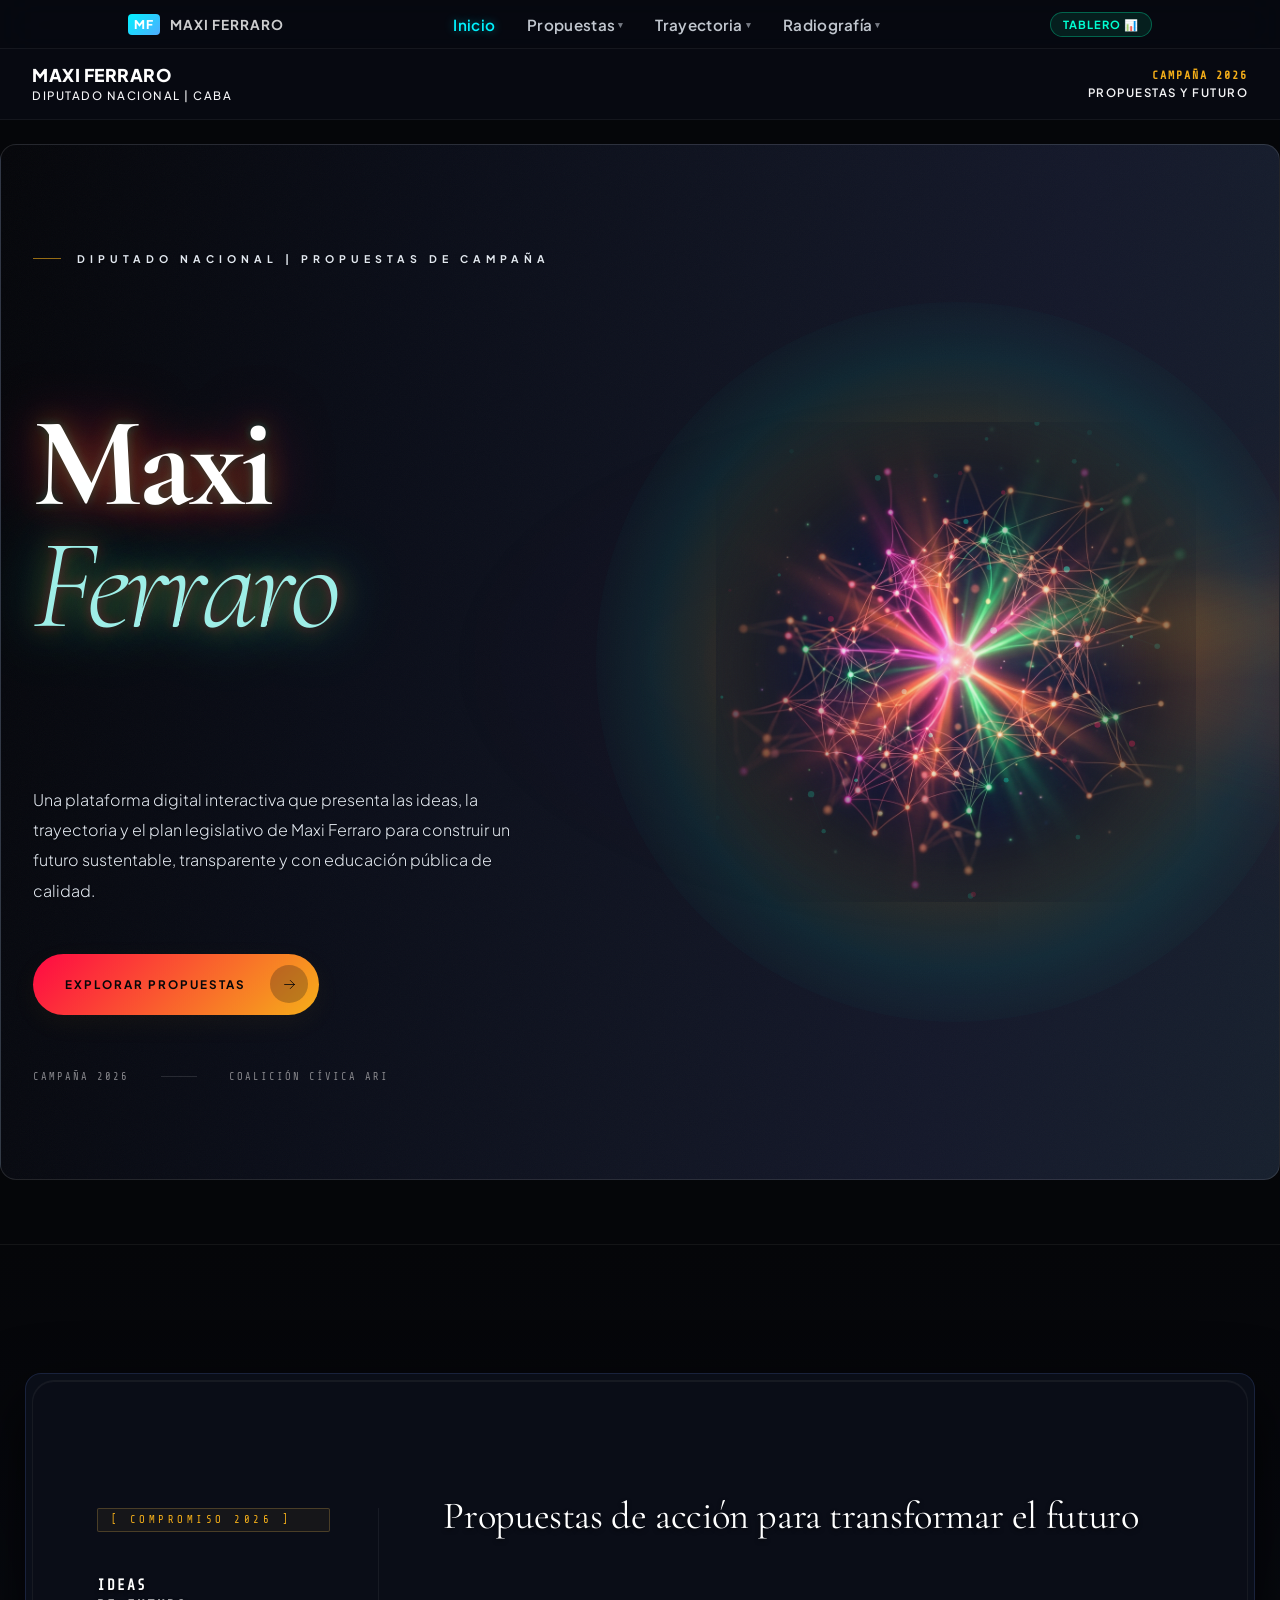
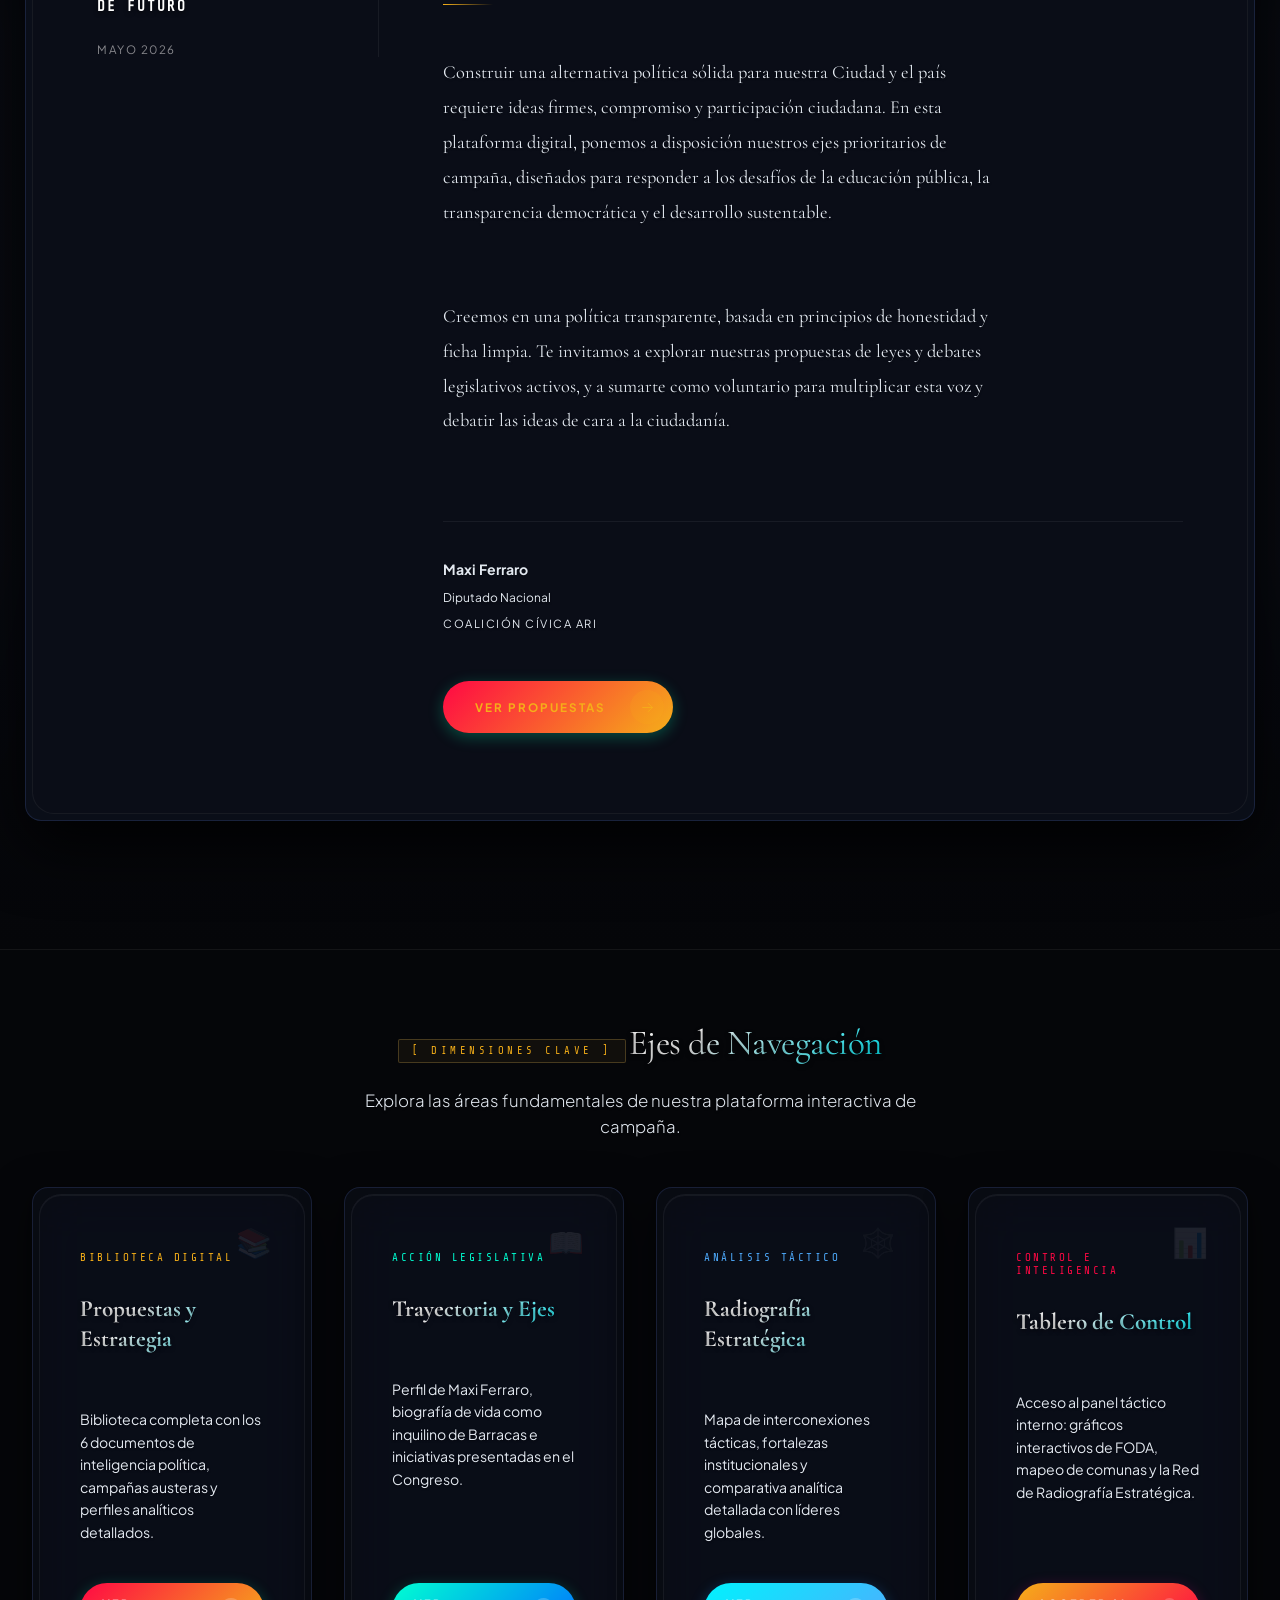
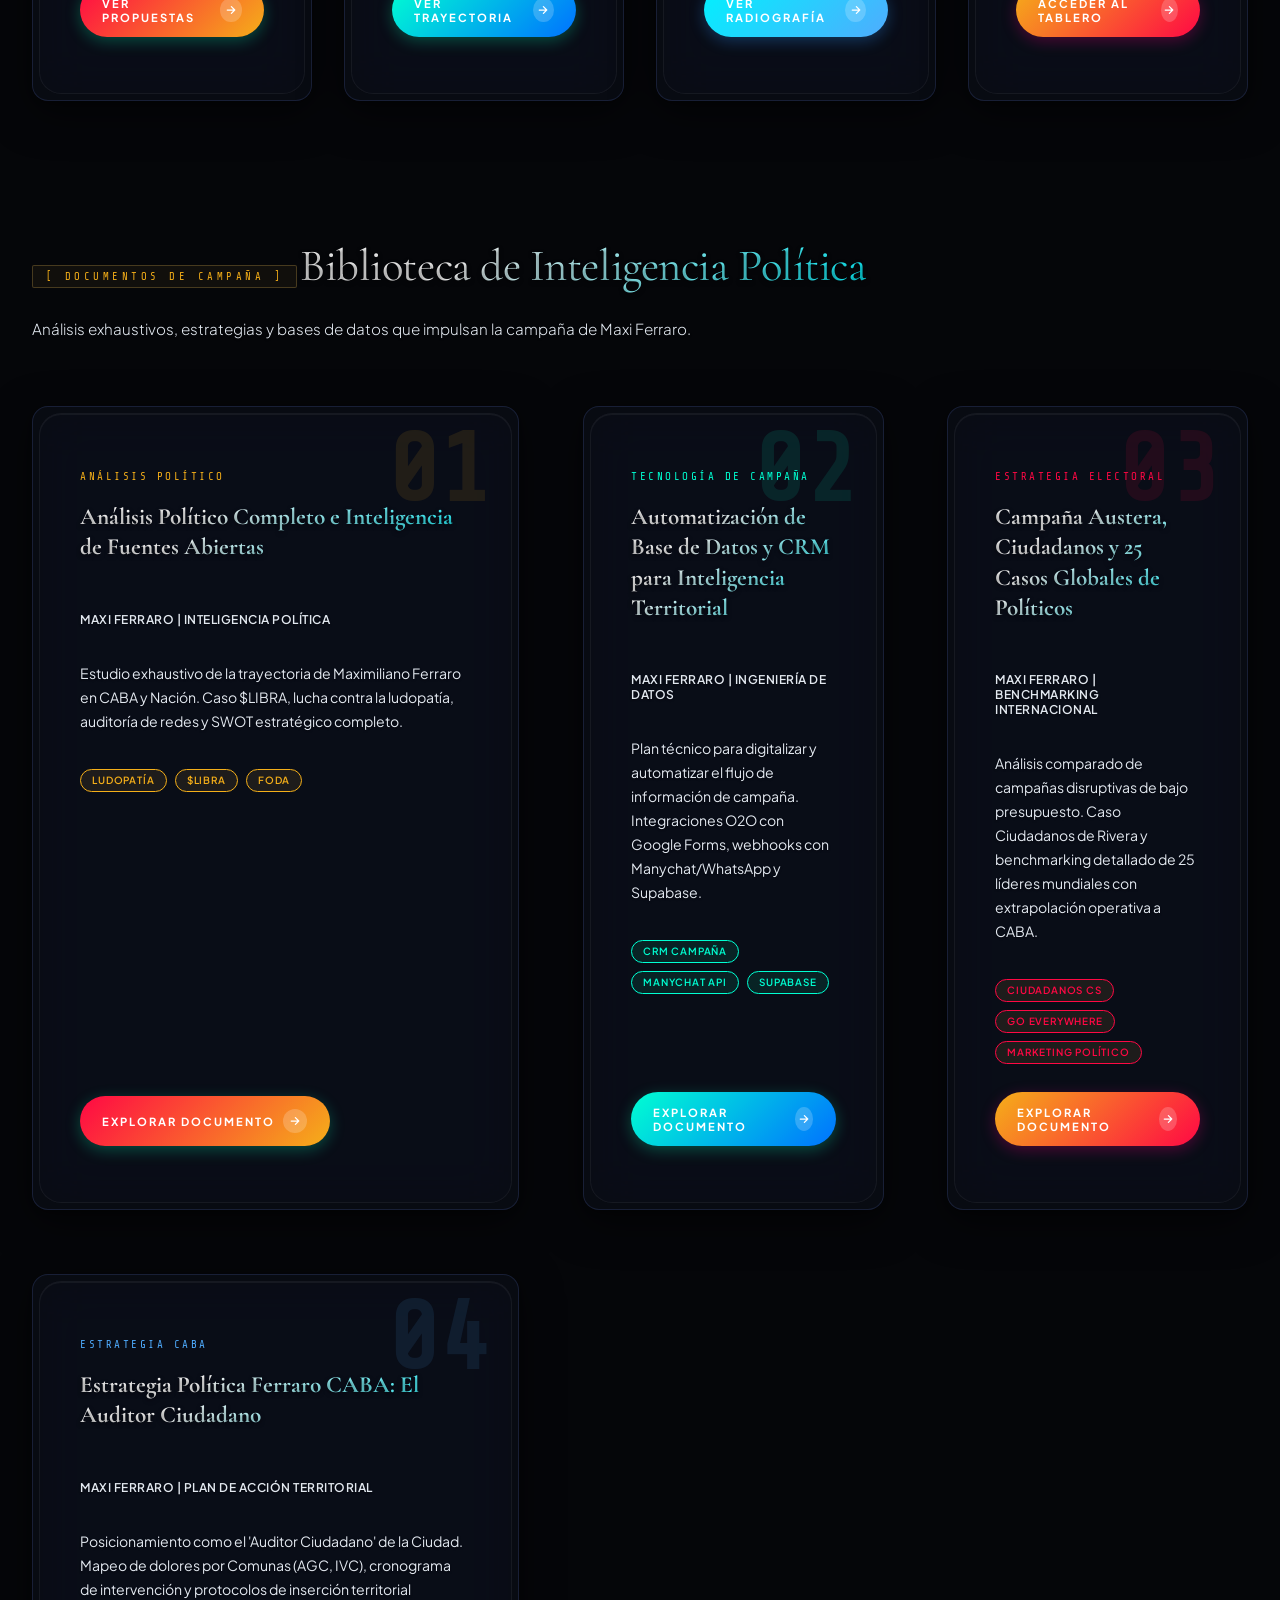
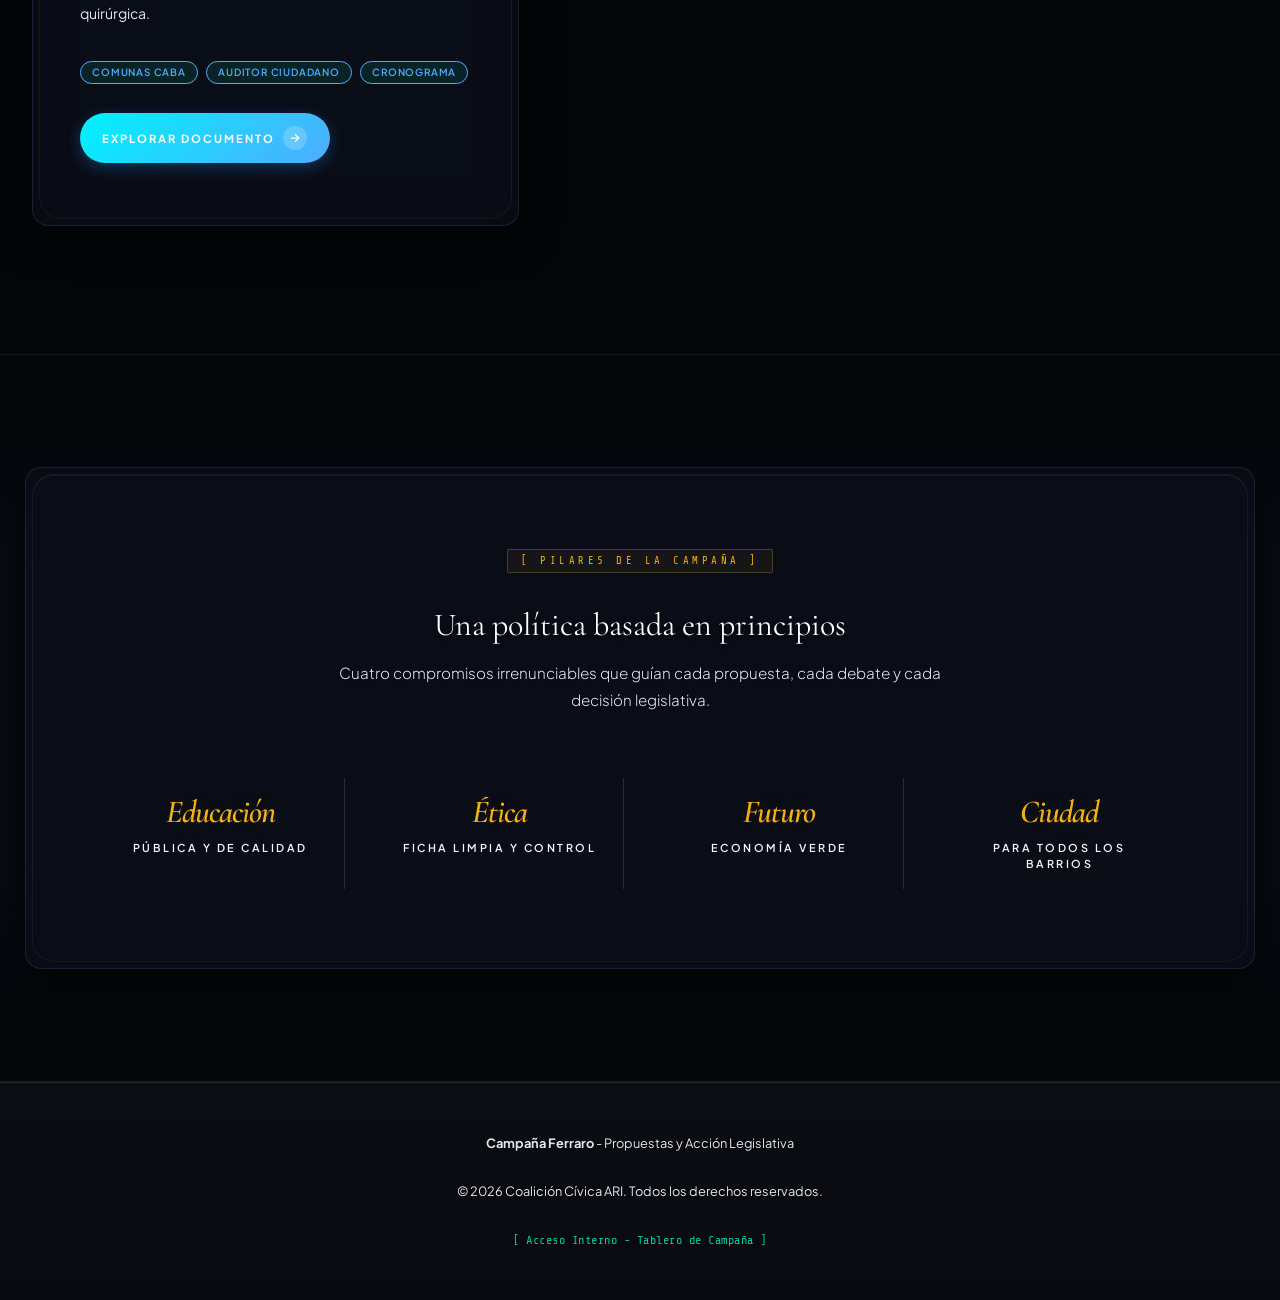
==== index.html @ 8325b8ab "Eliminar referencias de revista, agregar cache-busting y sincronizar dashboard" ====
<!DOCTYPE html>
<html lang="es">
<head>
    <meta charset="UTF-8">
    <meta name="viewport" content="width=device-width, initial-scale=1.0">
    <meta name="description" content="Campaña Ferraro - Plataforma electoral de Maxi Ferraro, Diputado Nacional. Propuestas legislativas y plan de acción para construir un futuro sustentable, transparente y con educación de calidad.">
    <title>Campaña Ferraro | Maxi Ferraro</title>
    <link rel="icon" type="image/svg+xml" href="img/logo-ba.svg">
    <link href="https://fonts.googleapis.com/css2?family=Cormorant+Garamond:ital,wght@0,300;0,400;0,500;0,600;0,700;1,300;1,400;1,600&family=Plus+Jakarta+Sans:wght@300;400;500;600;700;800&family=Share+Tech+Mono&display=swap" rel="stylesheet">
    <link rel="stylesheet" href="css/styles.css?v=202606041124">
</head>
<body>

    <!-- Rayo de faro: ilumina toda la publicación — símbolo de claridad sobre la oscuridad -->
    <div class="page-beam-overlay" id="page-beam" aria-hidden="true"></div>

    <!-- Orbes de luz de fondo flotantes (Efecto Colorista) -->
    <div class="bg-glow-orb orb-1" aria-hidden="true"></div>
    <div class="bg-glow-orb orb-2" aria-hidden="true"></div>
    <div class="bg-glow-orb orb-3" aria-hidden="true"></div>

    <!-- Menú Superior Anclado estilo Apple (Sticky Top Navbar) -->
    <header class="apple-navbar" id="apple-nav">
        <div class="navbar-container">
            <a href="#inicio" class="navbar-brand" id="navbar-brand">
                <span class="brand-logo">MF</span>
                <span class="brand-text">MAXI FERRARO</span>
            </a>
                 <!-- Links de Navegación (Desktop) -->
            <nav class="navbar-links" id="navbar-links-desktop">
                <div class="nav-item-dropdown">
                    <a href="#inicio" class="nav-link active" data-page="page-inicio">Inicio</a>
                </div>
                <div class="nav-item-dropdown">
                    <a href="#publicaciones" class="nav-link" data-page="page-publicaciones">Propuestas <span class="chevron-down">▾</span></a>
                    <div class="navbar-dropdown">
                        <a href="#doc-analisis-politico" class="dropdown-item">🔍 Análisis Político</a>
                        <a href="#doc-automatizacion" class="dropdown-item">🤖 Automatización de Datos</a>
                        <a href="#doc-campana-austera" class="dropdown-item">🌍 Campaña Austera y Políticos</a>
                        <a href="#doc-estrategia-caba" class="dropdown-item">🏙️ Estrategia CABA</a>
                    </div>
                </div>
                <div class="nav-item-dropdown">
                    <a href="#nosotros" class="nav-link" data-page="page-nosotros" id="link-nosotros">Trayectoria <span class="chevron-down">▾</span></a>
                    <div class="navbar-dropdown">
                        <a href="#biografia-seccion" class="dropdown-item">📖 Biografía</a>
                        <a href="#ejes-partidarios" class="dropdown-item">🏛️ Ejes Parlamentarios</a>
                        <a href="#iniciativas-legislativas" class="dropdown-item">📝 Iniciativas Legislativas</a>
                    </div>
                </div>
                <div class="nav-item-dropdown">
                    <a href="#radiografia" class="nav-link" data-page="page-radiografia" id="link-radiografia">Radiografía <span class="chevron-down">▾</span></a>
                    <div class="navbar-dropdown">
                        <a href="#radiografia-red" class="dropdown-item">🕸️ Mapa de Nodos</a>
                        <a href="#radiografia-analisis" class="dropdown-item">🌎 Políticos Comparados</a>
                        <a href="#radiografia-territorio" class="dropdown-item">🏙️ Acción Territorial</a>
                    </div>
                </div>
            </nav>
            
            <div class="navbar-actions">
                <a href="#dashboard" class="btn-navbar-join">Tablero 📊</a>
                <!-- Botón hamburguesa para móvil -->
                <button class="navbar-mobile-toggle" id="navbar-mobile-toggle" aria-label="Menú de navegación" aria-expanded="false">
                     <span class="bar bar-1"></span>
                     <span class="bar bar-2"></span>
                </button>
            </div>
        </div>
        
        <!-- Menú Móvil Desplegable -->
        <div class="navbar-mobile-drawer" id="navbar-mobile-drawer">
            <nav class="mobile-drawer-links">
                <a href="#inicio" class="mobile-drawer-link" data-page="page-inicio">Inicio</a>
                
                <span class="mobile-drawer-section-title">Propuestas</span>
                <a href="#doc-analisis-politico" class="mobile-drawer-sub-link">🔍 Análisis Político</a>
                <a href="#doc-automatizacion" class="mobile-drawer-sub-link">🤖 Automatización de Datos</a>
                <a href="#doc-campana-austera" class="mobile-drawer-sub-link">🌍 Campaña Austera y Políticos</a>
                <a href="#doc-estrategia-caba" class="mobile-drawer-sub-link">🏙️ Estrategia CABA</a>
                
                <a href="#nosotros" class="mobile-drawer-link" data-page="page-nosotros">Trayectoria</a>
                <a href="#biografia-seccion" class="mobile-drawer-sub-link">📖 Biografía</a>
                <a href="#ejes-partidarios" class="mobile-drawer-sub-link">🏛️ Ejes Parlamentarios</a>
                <a href="#iniciativas-legislativas" class="mobile-drawer-sub-link">📝 Iniciativas Legislativas</a>
                
                <a href="#radiografia" class="mobile-drawer-link" data-page="page-radiografia">Radiografía</a>
                <a href="#radiografia-red" class="mobile-drawer-sub-link">🕸️ Mapa de Nodos</a>
                <a href="#radiografia-analisis" class="mobile-drawer-sub-link">🌎 Políticos Comparados</a>
                <a href="#radiografia-territorio" class="mobile-drawer-sub-link">🏙️ Acción Territorial</a>

                <span class="mobile-drawer-section-title">Análisis</span>
                <a href="#dashboard" class="mobile-drawer-link" data-page="page-dashboard">📊 Tablero de Campaña</a>
            </nav>
        </div>
    </header>

    <!-- Contenedor general del contenido (para el desplazamiento) -->
    <div class="app-content-wrapper">
        <!-- Cabecera Institucional (reubicada dentro del contenedor) -->
        <header class="gcba-header">
            <div class="header-container">
                <div class="logos">
                    <div class="agency-title">
                        <span class="direccion" style="font-family: var(--font-sans); font-weight: 800; font-size: 1.1rem; letter-spacing: 0.5px; color: var(--color-texto);">MAXI FERRARO</span>
                        <span style="display: block; font-size: 0.72rem; color: var(--color-texto-dm); font-weight: 500; text-transform: uppercase; letter-spacing: 1.5px; margin-top: 0.1rem;">Diputado Nacional | CABA</span>
                    </div>
                </div>
                <div class="magazine-meta">
                    <span style="font-family: var(--font-mono); font-size: 0.72rem; letter-spacing: 2px; color: var(--color-naranja);">CAMPAÑA 2026</span>
                    <span style="display:block; font-size:0.72rem; margin-top:0.2rem; color: var(--color-texto-dm);">PROPUESTAS Y FUTURO</span>
                </div>
            </div>
        </header>

    <main class="magazine-container">

        <!-- ============================================================
             PÁGINA 1: INICIO (HERO + EDITORIAL + DESTACADOS)
             ============================================================ -->
        <div id="page-inicio" class="page-view active" role="tabpanel" aria-labelledby="link-inicio">

            <!-- Hero / Portada Rediseñada -->
            <section class="hero-section hero-monolith">
                <canvas class="hero-bg-particles-canvas" id="hero-bg-particles-canvas" style="position: absolute; inset: 0; width: 100%; height: 100%; z-index: 1; pointer-events: none; opacity: 0.75; mix-blend-mode: screen;"></canvas>
                <div class="hero-glowing-overlay"></div>
                <!-- Haz de faro: ilumina directamente el título -->
                <div class="hero-beam-cone" aria-hidden="true"></div>
                <div class="hero-beam-cone hero-beam-cone--inner" aria-hidden="true"></div>
                <div class="hero-grid-container">
                    
                    <!-- Columna Izquierda: Título y Contenidos Editoriales -->
                    <div class="hero-text-side">
                        <p class="magazine-kicker">Diputado Nacional | Propuestas de Campaña</p>
                        <h1 class="magazine-title massive-title">
                            Maxi
                            <span class="highlight">Ferraro</span>
                        </h1>
                        <p class="magazine-subtitle abstract-subtitle">
                            Una plataforma digital interactiva que presenta las ideas, la trayectoria y el plan legislativo de Maxi Ferraro para construir un futuro sustentable, transparente y con educación pública de calidad.
                        </p>
                        
                        <!-- CTA Principal -->
                        <div class="hero-actions">
                            <a href="#publicaciones" class="btn-hero btn-premium btn-grad-naranja" id="btn-explorar-edicion">
                                <span>Explorar Propuestas</span>
                                <span class="btn-icon-circle">
                                    <svg viewBox="0 0 24 24" fill="none" stroke="currentColor" stroke-width="1.5">
                                        <path stroke-linecap="round" stroke-linejoin="round" d="M13.5 4.5L21 12m0 0l-7.5 7.5M21 12H3" />
                                    </svg>
                                </span>
                            </a>
                        </div>
                        
                        <!-- Metadata institucional -->
                        <div class="hero-meta-lock">
                            <span class="mono-meta">Campaña 2026</span>
                            <span class="meta-separator"></span>
                            <span class="mono-meta">Coalición Cívica ARI</span>
                        </div>
                    </div>

                    <!-- Columna Derecha: Faro Interactivo —— El faro ilumina las propuestas -->
                    <div class="hero-widget-side">
                        <div class="lighthouse-widget-wrapper">
                            <a href="#publicaciones" class="lighthouse-link" id="lighthouse-center" aria-label="Explorar propuestas y ejes">
                                <div class="door-faro-container" id="faro-animado">
                                    <div class="abstract-faro-scene" style="position: relative; width: 100%; height: 100%;">
                                        <img src="img/abstract_neural_lighthouse.png" alt="Faro de Red Neuronal Abstracta" class="neural-lighthouse-img" style="width: 100%; height: 100%; object-fit: cover;">
                                        <canvas class="constellation-canvas" id="faro-constellation-canvas" style="position: absolute; top: 0; left: 0; width: 100%; height: 100%; z-index: 5; pointer-events: none; mix-blend-mode: screen;"></canvas>
                                    </div>

                                    <!-- Obturadores de la compuerta futurista -->
                                    <div class="puerta-unica" id="puerta-faro">
                                        <div class="shutter shutter-left"></div>
                                        <div class="shutter shutter-right"></div>
                                        <div class="puerta-linea"></div>
                                    </div>
                                </div>
                            </a>
                            <!-- Haz de luz externo del faro -->
                            <div class="external-light-beam" aria-hidden="true"></div>
                            <!-- Leyenda del faro -->
                            <p class="lighthouse-caption">Ideas en movimiento</p>
                        </div>
                    </div>

                </div>
            </section>

            <!-- Sección 1: Editorial Letter (Carta de Bienvenida) layout -->
            <section class="resumen-editorial reveal-on-scroll">
                <div class="resumen-inner double-bezel-outer">
                    <div class="resumen-inner-core double-bezel-inner">
                        <div class="resumen-label">
                            <span class="mono-tag">[ COMPROMISO 2026 ]</span>
                            <h3 class="editorial-sign-title">Ideas<br>de Futuro</h3>
                            <span class="editorial-date">Mayo 2026</span>
                        </div>
                        <div class="resumen-body">
                            <h2 class="editorial-heading">Propuestas de acción para transformar el futuro</h2>
                            <div class="editorial-divider"></div>
                            <p class="editorial-paragraph">
                                Construir una alternativa política sólida para nuestra Ciudad y el país requiere ideas firmes, compromiso y participación ciudadana. En esta plataforma digital, ponemos a disposición nuestros ejes prioritarios de campaña, diseñados para responder a los desafíos de la educación pública, la transparencia democrática y el desarrollo sustentable.
                            </p>
                            <p class="editorial-paragraph">
                                Creemos en una política transparente, basada en principios de honestidad y ficha limpia. Te invitamos a explorar nuestras propuestas de leyes y debates legislativos activos, y a sumarte como voluntario para multiplicar esta voz y debatir las ideas de cara a la ciudadanía.
                            </p>
                            
                            <div class="editorial-signature">
                                <p class="signature-name">Maxi Ferraro</p>
                                <p class="signature-title">Diputado Nacional</p>
                                <p class="signature-org">Coalición Cívica ARI</p>
                            </div>
                            
                            <div class="resumen-acciones">
                                <a class="btn-resumen btn-premium group btn-grad-naranja" href="#publicaciones">
                                    <span>Ver propuestas</span>
                                    <span class="btn-icon-circle">
                                        <svg viewBox="0 0 24 24" fill="none" stroke="currentColor" stroke-width="1.5">
                                            <path stroke-linecap="round" stroke-linejoin="round" d="M13.5 4.5L21 12m0 0l-7.5 7.5M21 12H3" />
                                        </svg>
                                    </span>
                                </a>
                            </div>
                        </div>
                    </div>
                </div>
            </section>

            <!-- Sección: Accesos Rápidos (Navegación Premium) -->
            <section class="gateway-seccion reveal-on-scroll" style="max-width: 1400px; margin: 4rem auto; padding: 0 2rem;">
                <div class="gateway-header" style="text-align: center; margin-bottom: 3rem;">
                    <span class="mono-tag" style="display: inline-block; margin-bottom: 0.8rem; color: var(--color-naranja);">[ DIMENSIONES CLAVE ]</span>
                    <h2 class="section-title" style="color: #fff; font-size: 2.2rem; font-family: var(--font-serif); margin-top: 0.5rem; letter-spacing: -0.5px;">Ejes de Navegación</h2>
                    <p class="section-subtitle" style="color: var(--color-texto-muted); font-size: 1.05rem; max-width: 600px; margin: 0.8rem auto 0; line-height: 1.5;">Explora las áreas fundamentales de nuestra plataforma interactiva de campaña.</p>
                </div>
                
                <div class="gateway-grid">
                    
                    <!-- Tarjeta 1: Propuestas -->
                    <div class="teaser-card card-naranja double-bezel-outer">
                        <div class="teaser-card-inner double-bezel-inner" style="min-height: 380px; justify-content: space-between; display: flex; flex-direction: column;">
                            <div class="teaser-body">
                                <span class="teaser-cat" style="color: var(--color-naranja);">Biblioteca Digital</span>
                                <span class="teaser-number" style="top: 2rem; right: 2rem; font-size: 1.8rem; font-family: inherit; font-weight: normal; opacity: 0.9;">📚</span>
                                <h3 class="teaser-title" style="margin-top: 1rem;">Propuestas y Estrategia</h3>
                                <p class="teaser-desc" style="margin-top: 1rem; font-size: 0.88rem; line-height: 1.6;">Biblioteca completa con los 6 documentos de inteligencia política, campañas austeras y perfiles analíticos detallados.</p>
                            </div>
                            <a href="#publicaciones" class="teaser-cta btn-gold-cta group btn-grad-naranja" style="border: none; padding: 0.8rem 1.4rem; border-radius: 99px; text-decoration: none; color: #fff; display: inline-flex; align-items: center; justify-content: center; gap: 0.5rem; margin-top: 1.5rem;">
                                <span>Ver Propuestas</span>
                                <span class="btn-icon-circle-sm" style="background: rgba(255,255,255,0.2);">
                                    <svg viewBox="0 0 24 24" fill="none" stroke="currentColor" stroke-width="2.5" style="width: 12px; height: 12px; color: #fff;">
                                        <path stroke-linecap="round" stroke-linejoin="round" d="M4.5 12h15m0 0l-6.75-6.75M19.5 12l-6.75 6.75" />
                                    </svg>
                                </span>
                            </a>
                        </div>
                    </div>
                    
                    <!-- Tarjeta 2: Trayectoria -->
                    <div class="teaser-card card-verde double-bezel-outer">
                        <div class="teaser-card-inner double-bezel-inner" style="min-height: 380px; justify-content: space-between; display: flex; flex-direction: column;">
                            <div class="teaser-body">
                                <span class="teaser-cat" style="color: var(--color-verde);">Acción Legislativa</span>
                                <span class="teaser-number" style="top: 2rem; right: 2rem; font-size: 1.8rem; font-family: inherit; font-weight: normal; opacity: 0.9;">📖</span>
                                <h3 class="teaser-title" style="margin-top: 1rem;">Trayectoria y Ejes</h3>
                                <p class="teaser-desc" style="margin-top: 1rem; font-size: 0.88rem; line-height: 1.6;">Perfil de Maxi Ferraro, biografía de vida como inquilino de Barracas e iniciativas presentadas en el Congreso.</p>
                            </div>
                            <a href="#nosotros" class="teaser-cta btn-cyan-cta group btn-grad-verde" style="border: none; padding: 0.8rem 1.4rem; border-radius: 99px; text-decoration: none; color: #fff; display: inline-flex; align-items: center; justify-content: center; gap: 0.5rem; margin-top: 1.5rem;">
                                <span>Ver Trayectoria</span>
                                <span class="btn-icon-circle-sm" style="background: rgba(255,255,255,0.2);">
                                    <svg viewBox="0 0 24 24" fill="none" stroke="currentColor" stroke-width="2.5" style="width: 12px; height: 12px; color: #fff;">
                                        <path stroke-linecap="round" stroke-linejoin="round" d="M4.5 12h15m0 0l-6.75-6.75M19.5 12l-6.75 6.75" />
                                    </svg>
                                </span>
                            </a>
                        </div>
                    </div>

                    <!-- Tarjeta 3: Radiografía Estratégica -->
                    <div class="teaser-card card-azul double-bezel-outer">
                        <div class="teaser-card-inner double-bezel-inner" style="min-height: 380px; justify-content: space-between; display: flex; flex-direction: column;">
                            <div class="teaser-body">
                                <span class="teaser-cat" style="color: var(--color-azul-anchor);">Análisis Táctico</span>
                                <span class="teaser-number" style="top: 2rem; right: 2rem; font-size: 1.8rem; font-family: inherit; font-weight: normal; opacity: 0.9;">🕸️</span>
                                <h3 class="teaser-title" style="margin-top: 1rem;">Radiografía Estratégica</h3>
                                <p class="teaser-desc" style="margin-top: 1rem; font-size: 0.88rem; line-height: 1.6;">Mapa de interconexiones tácticas, fortalezas institucionales y comparativa analítica detallada con líderes globales.</p>
                            </div>
                            <a href="#radiografia" class="teaser-cta btn-cyan-cta group btn-grad-azul" style="border: none; padding: 0.8rem 1.4rem; border-radius: 99px; text-decoration: none; color: #fff; display: inline-flex; align-items: center; justify-content: center; gap: 0.5rem; margin-top: 1.5rem;">
                                <span>Ver Radiografía</span>
                                <span class="btn-icon-circle-sm" style="background: rgba(255,255,255,0.2);">
                                    <svg viewBox="0 0 24 24" fill="none" stroke="currentColor" stroke-width="2.5" style="width: 12px; height: 12px; color: #fff;">
                                        <path stroke-linecap="round" stroke-linejoin="round" d="M4.5 12h15m0 0l-6.75-6.75M19.5 12l-6.75 6.75" />
                                    </svg>
                                </span>
                            </a>
                        </div>
                    </div>
                    
                    <!-- Tarjeta 4: Tablero de Campaña -->
                    <div class="teaser-card card-fucsia double-bezel-outer">
                        <div class="teaser-card-inner double-bezel-inner" style="min-height: 380px; justify-content: space-between; display: flex; flex-direction: column;">
                            <div class="teaser-body">
                                <span class="teaser-cat" style="color: var(--color-fucsia);">Control e Inteligencia</span>
                                <span class="teaser-number" style="top: 2rem; right: 2rem; font-size: 1.8rem; font-family: inherit; font-weight: normal; opacity: 0.9;">📊</span>
                                <h3 class="teaser-title" style="margin-top: 1rem;">Tablero de Control</h3>
                                <p class="teaser-desc" style="margin-top: 1rem; font-size: 0.88rem; line-height: 1.6;">Acceso al panel táctico interno: gráficos interactivos de FODA, mapeo de comunas y la Red de Radiografía Estratégica.</p>
                            </div>
                            <a href="#dashboard" class="teaser-cta btn-fucsia-cta group btn-grad-fucsia" style="border: none; padding: 0.8rem 1.4rem; border-radius: 99px; text-decoration: none; color: #fff; display: inline-flex; align-items: center; justify-content: center; gap: 0.5rem; margin-top: 1.5rem;">
                                <span>Acceder al Tablero</span>
                                <span class="btn-icon-circle-sm" style="background: rgba(255,255,255,0.2);">
                                    <svg viewBox="0 0 24 24" fill="none" stroke="currentColor" stroke-width="2.5" style="width: 12px; height: 12px; color: #fff;">
                                        <path stroke-linecap="round" stroke-linejoin="round" d="M4.5 12h15m0 0l-6.75-6.75M19.5 12l-6.75 6.75" />
                                    </svg>
                                </span>
                            </a>
                        </div>
                    </div>
                    
                </div>
            </section>

            <!-- Sección 2: Ejes de Propuesta (Showcase Grid) -->
            <section class="teasers-seccion">
                <div class="teasers-header reveal-on-scroll">
                    <span class="mono-tag">[ DOCUMENTOS DE CAMPAÑA ]</span>
                    <h2 class="section-title">Biblioteca de Inteligencia Política</h2>
                    <p class="section-subtitle">Análisis exhaustivos, estrategias y bases de datos que impulsan la campaña de Maxi Ferraro.</p>
                </div>
                <div class="teasers-grid">

                    <!-- Doc 1: Análisis Político -->
                    <div class="teaser-card card-naranja double-bezel-outer reveal-on-scroll">
                        <div class="teaser-card-inner double-bezel-inner">
                            <div class="teaser-number">01</div>
                            <div class="teaser-body">
                                <span class="teaser-cat" style="color: var(--color-naranja);">Análisis Político</span>
                                <h3 class="teaser-title">Análisis Político Completo e Inteligencia de Fuentes Abiertas</h3>
                                <p class="teaser-author">Maxi Ferraro | Inteligencia Política</p>
                                <p class="teaser-desc">Estudio exhaustivo de la trayectoria de Maximiliano Ferraro en CABA y Nación. Caso $LIBRA, lucha contra la ludopatía, auditoría de redes y SWOT estratégico completo.</p>
                                <div class="teaser-keywords">
                                    <span class="teaser-kw-gold" style="border-color: var(--color-naranja); color: var(--color-naranja);">Ludopatía</span>
                                    <span class="teaser-kw-gold" style="border-color: var(--color-naranja); color: var(--color-naranja);">$LIBRA</span>
                                    <span class="teaser-kw-gold" style="border-color: var(--color-naranja); color: var(--color-naranja);">FODA</span>
                                </div>
                            </div>
                            <a class="teaser-cta btn-gold-cta group btn-grad-naranja" href="#doc-analisis-politico" style="border: none; padding: 0.8rem 1.4rem; border-radius: 99px; text-decoration: none; color: #fff; display: inline-flex; align-items: center; gap: 0.5rem;">
                                <span>Explorar Documento</span>
                                <span class="btn-icon-circle-sm" style="background: rgba(255,255,255,0.2);">
                                    <svg viewBox="0 0 24 24" fill="none" stroke="currentColor" stroke-width="2.5" style="width: 12px; height: 12px; color: #fff;">
                                        <path stroke-linecap="round" stroke-linejoin="round" d="M4.5 12h15m0 0l-6.75-6.75M19.5 12l-6.75 6.75" />
                                    </svg>
                                </span>
                            </a>
                        </div>
                    </div>

                    <!-- Doc 2: Automatización de Datos -->
                    <div class="teaser-card card-verde double-bezel-outer reveal-on-scroll">
                        <div class="teaser-card-inner double-bezel-inner">
                            <div class="teaser-number">02</div>
                            <div class="teaser-body">
                                <span class="teaser-cat" style="color: var(--color-verde);">Tecnología de Campaña</span>
                                <h3 class="teaser-title">Automatización de Base de Datos y CRM para Inteligencia Territorial</h3>
                                <p class="teaser-author">Maxi Ferraro | Ingeniería de Datos</p>
                                <p class="teaser-desc">Plan técnico para digitalizar y automatizar el flujo de información de campaña. Integraciones O2O con Google Forms, webhooks con Manychat/WhatsApp y Supabase.</p>
                                <div class="teaser-keywords">
                                    <span class="teaser-kw-cyan" style="border-color: var(--color-verde); color: var(--color-verde);">CRM Campaña</span>
                                    <span class="teaser-kw-cyan" style="border-color: var(--color-verde); color: var(--color-verde);">Manychat API</span>
                                    <span class="teaser-kw-cyan" style="border-color: var(--color-verde); color: var(--color-verde);">Supabase</span>
                                </div>
                            </div>
                            <a class="teaser-cta btn-cyan-cta group btn-grad-verde" href="#doc-automatizacion" style="border: none; padding: 0.8rem 1.4rem; border-radius: 99px; text-decoration: none; color: #fff; display: inline-flex; align-items: center; gap: 0.5rem;">
                                <span>Explorar Documento</span>
                                <span class="btn-icon-circle-sm" style="background: rgba(255,255,255,0.2);">
                                    <svg viewBox="0 0 24 24" fill="none" stroke="currentColor" stroke-width="2.5" style="width: 12px; height: 12px; color: #fff;">
                                        <path stroke-linecap="round" stroke-linejoin="round" d="M4.5 12h15m0 0l-6.75-6.75M19.5 12l-6.75 6.75" />
                                    </svg>
                                </span>
                            </a>
                        </div>
                    </div>

                    <!-- Doc 3: Campaña Austera y Políticos -->
                    <div class="teaser-card card-fucsia double-bezel-outer reveal-on-scroll">
                        <div class="teaser-card-inner double-bezel-inner">
                            <div class="teaser-number">03</div>
                            <div class="teaser-body">
                                <span class="teaser-cat" style="color: var(--color-fucsia);">Estrategia Electoral</span>
                                <h3 class="teaser-title">Campaña Austera, Ciudadanos y 25 Casos Globales de Políticos</h3>
                                <p class="teaser-author">Maxi Ferraro | Benchmarking Internacional</p>
                                <p class="teaser-desc">Análisis comparado de campañas disruptivas de bajo presupuesto. Caso Ciudadanos de Rivera y benchmarking detallado de 25 líderes mundiales con extrapolación operativa a CABA.</p>
                                <div class="teaser-keywords">
                                    <span class="teaser-kw-gold" style="border-color: var(--color-fucsia); color: var(--color-fucsia);">Ciudadanos Cs</span>
                                    <span class="teaser-kw-gold" style="border-color: var(--color-fucsia); color: var(--color-fucsia);">Go Everywhere</span>
                                    <span class="teaser-kw-gold" style="border-color: var(--color-fucsia); color: var(--color-fucsia);">Marketing Político</span>
                                </div>
                            </div>
                            <a class="teaser-cta btn-gold-cta group btn-grad-fucsia" href="#doc-campana-austera" style="border: none; padding: 0.8rem 1.4rem; border-radius: 99px; text-decoration: none; color: #fff; display: inline-flex; align-items: center; gap: 0.5rem;">
                                <span>Explorar Documento</span>
                                <span class="btn-icon-circle-sm" style="background: rgba(255,255,255,0.2);">
                                    <svg viewBox="0 0 24 24" fill="none" stroke="currentColor" stroke-width="2.5" style="width: 12px; height: 12px; color: #fff;">
                                        <path stroke-linecap="round" stroke-linejoin="round" d="M4.5 12h15m0 0l-6.75-6.75M19.5 12l-6.75 6.75" />
                                    </svg>
                                </span>
                            </a>
                        </div>
                    </div>

                    <!-- Doc 4: Estrategia CABA -->
                    <div class="teaser-card card-azul double-bezel-outer reveal-on-scroll">
                        <div class="teaser-card-inner double-bezel-inner">
                            <div class="teaser-number">04</div>
                            <div class="teaser-body">
                                <span class="teaser-cat" style="color: var(--color-azul-anchor);">Estrategia CABA</span>
                                <h3 class="teaser-title">Estrategia Política Ferraro CABA: El Auditor Ciudadano</h3>
                                <p class="teaser-author">Maxi Ferraro | Plan de Acción Territorial</p>
                                <p class="teaser-desc">Posicionamiento como el 'Auditor Ciudadano' de la Ciudad. Mapeo de dolores por Comunas (AGC, IVC), cronograma de intervención y protocolos de inserción territorial quirúrgica.</p>
                                <div class="teaser-keywords">
                                    <span class="teaser-kw-cyan" style="border-color: var(--color-azul-anchor); color: var(--color-azul-anchor);">Comunas CABA</span>
                                    <span class="teaser-kw-cyan" style="border-color: var(--color-azul-anchor); color: var(--color-azul-anchor);">Auditor Ciudadano</span>
                                    <span class="teaser-kw-cyan" style="border-color: var(--color-azul-anchor); color: var(--color-azul-anchor);">Cronograma</span>
                                </div>
                            </div>
                            <a class="teaser-cta btn-cyan-cta group btn-grad-azul" href="#doc-estrategia-caba" style="border: none; padding: 0.8rem 1.4rem; border-radius: 99px; text-decoration: none; color: #fff; display: inline-flex; align-items: center; gap: 0.5rem;">
                                <span>Explorar Documento</span>
                                <span class="btn-icon-circle-sm" style="background: rgba(255,255,255,0.2);">
                                    <svg viewBox="0 0 24 24" fill="none" stroke="currentColor" stroke-width="2.5" style="width: 12px; height: 12px; color: #fff;">
                                        <path stroke-linecap="round" stroke-linejoin="round" d="M4.5 12h15m0 0l-6.75-6.75M19.5 12l-6.75 6.75" />
                                    </svg>
                                </span>
                            </a>
                        </div>
                    </div>

                </div>
            </section>



            <!-- Sección 3: Pilares de campaña -->
            <section class="metricas-seccion reveal-on-scroll">
                <div class="metricas-container double-bezel-outer">
                    <div class="metricas-inner-core double-bezel-inner">
                        <div class="metricas-header">
                            <span class="mono-tag">[ PILARES DE LA CAMPAÑA ]</span>
                            <h2>Una política basada en principios</h2>
                            <p>Cuatro compromisos irrenunciables que guían cada propuesta, cada debate y cada decisión legislativa.</p>
                        </div>
                        <div class="metricas-grid">
                            <div class="metric-columna">
                                <div class="metric-value" style="font-size: 2rem; letter-spacing: -1px;">Educación</div>
                                <div class="metric-label">Pública y de Calidad</div>
                            </div>
                            <div class="metric-columna">
                                <div class="metric-value" style="font-size: 2rem; letter-spacing: -1px;">Ética</div>
                                <div class="metric-label">Ficha Limpia y Control</div>
                            </div>
                            <div class="metric-columna">
                                <div class="metric-value" style="font-size: 2rem; letter-spacing: -1px;">Futuro</div>
                                <div class="metric-label">Economía Verde</div>
                            </div>
                            <div class="metric-columna">
                                <div class="metric-value" style="font-size: 2rem; letter-spacing: -1px;">Ciudad</div>
                                <div class="metric-label">Para todos los barrios</div>
                            </div>
                        </div>
                    </div>
                </div>
            </section>

        </div><!-- /page-inicio -->


        <!-- ============================================================
             PÁGINA 2: PROPUESTAS (TABLERO DE ACCIÓN)
             ============================================================ -->
        <div id="page-publicaciones" class="page-view" role="tabpanel" aria-labelledby="link-publicaciones">
            
            <!-- Directorio de la Sección -->
            <div class="page-directory">
                <a href="#publicaciones" class="directory-item" onclick="window.scrollTo({top: document.querySelector('.ejes-seccion').offsetTop - 80, behavior: 'smooth'}); return false;">
                    <span style="font-family: var(--font-mono); font-size: 0.65rem; color: var(--color-naranja); letter-spacing: 1.5px; text-transform: uppercase;">[ SECCIÓN 01 ]</span>
                    <span style="font-family: var(--font-serif); font-size: 1.1rem; font-weight: bold; margin: 0.2rem 0; color: #fff;">Biblioteca</span>
                    <span style="font-size: 0.72rem; color: var(--color-texto-muted);">Los 4 documentos estratégicos completos de la campaña.</span>
                </a>
                <a href="#visor-seccion" class="directory-item" onclick="window.scrollTo({top: document.getElementById('visor-seccion').offsetTop - 80, behavior: 'smooth'}); return false;">
                    <span style="font-family: var(--font-mono); font-size: 0.65rem; color: var(--color-azul-anchor); letter-spacing: 1.5px; text-transform: uppercase;">[ SECCIÓN 02 ]</span>
                    <span style="font-family: var(--font-serif); font-size: 1.1rem; font-weight: bold; margin: 0.2rem 0; color: #fff;">Lector Activo</span>
                    <span style="font-size: 0.72rem; color: var(--color-texto-muted);">Visor interactivo con notas al pie y referencias completas.</span>
                </a>
            </div>

            <!-- Ejes Temáticos -->
            <section class="ejes-seccion">
                <div class="ejes-header">
                    <span class="mono-tag">[ DOCUMENTOS ESTRATÉGICOS ]</span>
                    <h2>Estructura de la Biblioteca</h2>
                    <p>Documentos de investigación y análisis que fundamentan la estrategia de campaña de Maxi Ferraro.</p>
                </div>
                <div class="ejes-grid">
                    <a href="#doc-analisis-politico" class="eje-columna">
                        <div class="eje-meta">
                            <span class="eje-numero">01</span>
                            <span class="eje-id">[DOC-ANALISIS-2026]</span>
                        </div>
                        <h3>Análisis Político</h3>
                        <p>Estudio exhaustivo de la trayectoria política, investigaciones clave y análisis FODA estratégico completo.</p>
                        <span class="eje-enlace">Explorar Documento &rarr;</span>
                    </a>
                    <a href="#doc-automatizacion" class="eje-columna">
                        <div class="eje-meta">
                            <span class="eje-numero">02</span>
                            <span class="eje-id">[DOC-CRM-2026]</span>
                        </div>
                        <h3>Automatización de Datos</h3>
                        <p>Arquitectura técnica para digitalizar y automatizar el flujo de inteligencia territorial con CRM y APIs.</p>
                        <span class="eje-enlace">Explorar Documento &rarr;</span>
                    </a>
                    <a href="#doc-campana-austera" class="eje-columna">
                        <div class="eje-meta">
                            <span class="eje-numero">03</span>
                            <span class="eje-id">[DOC-CAMPANA-2026]</span>
                        </div>
                        <h3>Campaña Austera y Políticos</h3>
                        <p>Benchmarking internacional de 25 políticos y líderes con campañas disruptivas de bajo costo. Caso Ciudadanos.</p>
                        <span class="eje-enlace">Explorar Documento &rarr;</span>
                    </a>
                    <a href="#doc-estrategia-caba" class="eje-columna">
                        <div class="eje-meta">
                            <span class="eje-numero">04</span>
                            <span class="eje-id">[DOC-CABA-2026]</span>
                        </div>
                        <h3>Estrategia CABA</h3>
                        <p>Plan del Auditor Ciudadano: mapeo territorial por Comunas, cronogramas de intervención y protocolos de campo.</p>
                        <span class="eje-enlace">Explorar Documento &rarr;</span>
                    </a>
                </div>
            </section>

            <!-- Tablero de Lectura -->
            <section class="tablero-seccion" id="visor-seccion">
                <div class="tablero-grid">
                    <aside class="tablero-sidebar">
                        <span class="mono-tag">[ PROPUESTAS DETALLADAS ]</span>
                        <h2>Ejes de Acción</h2>
                        <nav class="toc-interactive-list" aria-label="Tabla de Contenidos">
                            <a href="#doc-analisis-politico" class="toc-item active" id="toc-doc-analisis-politico">
                                <span class="toc-number">01</span>
                                <div class="toc-meta">
                                    <span class="toc-eje" style="color: var(--color-naranja);">Análisis</span>
                                    <h4 class="toc-title">Análisis Político</h4>
                                </div>
                            </a>
                            <a href="#doc-automatizacion" class="toc-item" id="toc-doc-automatizacion">
                                <span class="toc-number">02</span>
                                <div class="toc-meta">
                                    <span class="toc-eje" style="color: var(--color-verde);">Tecnología</span>
                                    <h4 class="toc-title">Automatización CRM</h4>
                                </div>
                            </a>
                            <a href="#doc-campana-austera" class="toc-item" id="toc-doc-campana-austera">
                                <span class="toc-number">03</span>
                                <div class="toc-meta">
                                    <span class="toc-eje" style="color: var(--color-fucsia);">Estrategia</span>
                                    <h4 class="toc-title">Campaña Austera</h4>
                                </div>
                            </a>
                            <a href="#doc-estrategia-caba" class="toc-item" id="toc-doc-estrategia-caba">
                                <span class="toc-number">04</span>
                                <div class="toc-meta">
                                    <span class="toc-eje" style="color: var(--color-azul-anchor);">CABA</span>
                                    <h4 class="toc-title">Estrategia CABA</h4>
                                </div>
                            </a>
                        </nav>
                    </aside>

                    <div class="tablero-content">
                        <article class="article-layout double-bezel-outer" id="articulo-visor">
                            <div class="article-layout-inner double-bezel-inner">
                                <header class="articulo-header">
                                    <span class="articulo-badge" id="dyn-category-badge">Educación y Futuro</span>
                                    <h2 class="articulo-title" id="dyn-title">Cargando propuesta...</h2>
                                    <div class="articulo-divider"></div>
                                    <div class="articulo-meta" id="dyn-author">Maxi Ferraro | Eje Educación</div>
                                </header>
                                <div class="article-grid">
                                    <div class="article-content">
                                        <div class="abstract-box">
                                            <h3 class="abstract-title">Resumen del Eje</h3>
                                            <p id="dyn-abstract">Obteniendo datos del plan...</p>
                                            <div class="keywords" id="dyn-keywords"></div>
                                        </div>
                                        <div class="body-text" id="dyn-body"></div>
                                    </div>
                                    <aside class="article-marginalia" id="dyn-marginalia">
                                        <div class="marginalia-block">
                                            <span class="marginalia-number">PROPUESTA 01</span>
                                            <p>El presupuesto escolar estará blindado para garantizar conectividad en el 100% de los establecimientos.</p>
                                        </div>
                                        <div class="marginalia-block highlight-quote">
                                            <p>El dato y la honestidad desplazan el oportunismo en el diseño de las políticas públicas.</p>
                                        </div>
                                    </aside>
                                </div>
                            </div>
                        </article>
                    </div>
                </div>
            </section>

        </div><!-- /page-publicaciones -->

        <!-- ============================================================
             PÁGINA 3: TRAYECTORIA Y SUMATE
             ============================================================ -->
        <div id="page-nosotros" class="page-view" role="tabpanel" aria-labelledby="link-nosotros">
            
            <!-- Directorio de la Sección -->
            <div class="page-directory">
                <a href="#sobre-nosotros" class="directory-item" onclick="window.scrollTo({top: document.getElementById('sobre-nosotros').offsetTop - 80, behavior: 'smooth'}); return false;">
                    <span style="font-family: var(--font-mono); font-size: 0.65rem; color: var(--color-naranja); letter-spacing: 1.5px; text-transform: uppercase;">[ SECCIÓN 01 ]</span>
                    <span style="font-family: var(--font-serif); font-size: 1.1rem; font-weight: bold; margin: 0.2rem 0; color: #fff;">Compromiso</span>
                    <span style="font-size: 0.72rem; color: var(--color-texto-muted);">Perfil biográfico y su arraigo residencial en CABA.</span>
                </a>
                <a href="#ejes-partidarios" class="directory-item" onclick="window.scrollTo({top: document.getElementById('ejes-partidarios').offsetTop - 80, behavior: 'smooth'}); return false;">
                    <span style="font-family: var(--font-mono); font-size: 0.65rem; color: var(--color-verde); letter-spacing: 1.5px; text-transform: uppercase;">[ SECCIÓN 02 ]</span>
                    <span style="font-family: var(--font-serif); font-size: 1.1rem; font-weight: bold; margin: 0.2rem 0; color: #fff;">Ejes Legislativos</span>
                    <span style="font-size: 0.72rem; color: var(--color-texto-muted);">Principios fundamentales de su acción pública en la Ciudad.</span>
                </a>
                <a href="#iniciativas-legislativas" class="directory-item" onclick="window.scrollTo({top: document.getElementById('iniciativas-legislativas').offsetTop - 80, behavior: 'smooth'}); return false;">
                    <span style="font-family: var(--font-mono); font-size: 0.65rem; color: var(--color-azul-anchor); letter-spacing: 1.5px; text-transform: uppercase;">[ SECCIÓN 03 ]</span>
                    <span style="font-family: var(--font-serif); font-size: 1.1rem; font-weight: bold; margin: 0.2rem 0; color: #fff;">Proyectos</span>
                    <span style="font-size: 0.72rem; color: var(--color-texto-muted);">Iniciativas parlamentarias activas presentadas en el Congreso.</span>
                </a>
            </div>

            <section id="sobre-nosotros" class="institucion-seccion">
                <div style="max-width: 800px; margin: 0 auto; padding: 0 2rem;">
                    <!-- Biografía -->
                    <div id="biografia-seccion">
                        <span class="mono-tag">[ TRAYECTORIA Y COMPROMISO ]</span>
                        <h2 style="font-family: var(--font-serif); font-size: 2.2rem; font-weight: bold; margin: 1rem 0; color: #fff;">Maxi Ferraro</h2>
                        <p class="institucion-text" style="font-size: 1.05rem; line-height: 1.8; color: var(--color-texto-dm); margin-bottom: 1.5rem;">
                            <strong>Maxi Ferraro</strong> (50 años) es Diputado Nacional por la Ciudad Autónoma de Buenos Aires y presidente de la Coalición Cívica ARI. Vecino de Barracas, inquilino y usuario habitual del transporte público, su labor parlamentaria se destaca por la coherencia y la transparencia activa.
                        </p>
                        <p class="institucion-text" style="font-size: 1.05rem; line-height: 1.8; color: var(--color-texto-dm); margin-bottom: 2rem;">
                            En el Congreso, impulsó la comisión investigadora de la estafa con la criptomoneda $LIBRA y fue clave para el rechazo legislativo al DNU 656/2024 que pretendía asignar fondos reservados millonarios de manera opaca a la SIDE. Cree en la transparencia ética y el control ciudadano.
                        </p>

                        <h3 class="comite-title" id="ejes-partidarios" style="font-family: var(--font-serif); font-size: 1.8rem; margin: 3rem 0 1rem; color: #fff; border-bottom: 1px solid var(--color-linea); padding-bottom: 0.8rem;">Ejes Parlamentarios</h3>
                        <div class="comite-grid" style="display: grid; grid-template-columns: repeat(2, 1fr); gap: 1.5rem; margin-top: 1.5rem;">
                            <div class="comite-info" style="background: rgba(255,255,255,0.02); border: 1px solid var(--color-linea); padding: 1.5rem; border-radius: var(--radius-md);">
                                <h4 style="color: var(--color-naranja); margin-top: 0; margin-bottom: 0.5rem; font-size: 1.1rem;">Educación Pública</h4>
                                <p style="font-size: 0.88rem; color: var(--color-texto-muted); margin: 0; line-height: 1.5;">Políticas de financiamiento sostenido y acceso tecnológico.</p>
                            </div>
                            <div class="comite-info" style="background: rgba(255,255,255,0.02); border: 1px solid var(--color-linea); padding: 1.5rem; border-radius: var(--radius-md);">
                                <h4 style="color: var(--color-verde); margin-top: 0; margin-bottom: 0.5rem; font-size: 1.1rem;">Transparencia</h4>
                                <p style="font-size: 0.88rem; color: var(--color-texto-muted); margin: 0; line-height: 1.5;">Impulso de Ficha Limpia y portales de control de cuentas públicas.</p>
                            </div>
                            <div class="comite-info" style="background: rgba(255,255,255,0.02); border: 1px solid var(--color-linea); padding: 1.5rem; border-radius: var(--radius-md);">
                                <h4 style="color: var(--color-fucsia); margin-top: 0; margin-bottom: 0.5rem; font-size: 1.1rem;">Economía Verde</h4>
                                <p style="font-size: 0.88rem; color: var(--color-texto-muted); margin: 0; line-height: 1.5;">Transición ecológica, energías limpias y reciclado urbano.</p>
                            </div>
                            <div class="comite-info" style="background: rgba(255,255,255,0.02); border: 1px solid var(--color-linea); padding: 1.5rem; border-radius: var(--radius-md);">
                                <h4 style="color: var(--color-azul-anchor); margin-top: 0; margin-bottom: 0.5rem; font-size: 1.1rem;">Derechos y Diversidad</h4>
                                <p style="font-size: 0.88rem; color: var(--color-texto-muted); margin: 0; line-height: 1.5;">Defensa activa de la inclusión social y los derechos humanos.</p>
                            </div>
                        </div>
                    </div>
                </div>
            </section>

            <!-- Sección: Iniciativas Legislativas -->
            <section id="iniciativas-legislativas" class="institucion-seccion" style="padding-top: 2rem;">
                <div style="max-width: 900px; margin: 0 auto; text-align: center; padding: 4rem 2rem; border-top: 1px solid var(--color-linea);">
                    <span class="mono-tag">[ INICIATIVAS LEGISLATIVAS ]</span>
                    <h2 style="font-family: var(--font-serif); font-size: 2.2rem; font-weight: 400; margin: 1rem 0; color: #fff;">Proyectos de Ley Activos</h2>
                    <p style="color: var(--color-texto-dm); font-size: 1.05rem; line-height: 1.9; max-width: 60ch; margin: 0 auto 2.5rem;">
                        Maxi Ferraro ha presentado más de 150 proyectos de ley en el Congreso. Conocé los ejes legislativos más importantes de la campaña 2026 en la sección de Propuestas.
                    </p>
                    <a href="#publicaciones" class="btn-premium btn-grad-naranja" style="display: inline-flex; text-decoration: none;">
                        <span>Ver Propuestas</span>
                        <span class="btn-icon-circle" style="background: rgba(255,255,255,0.2);">
                            <svg viewBox="0 0 24 24" fill="none" stroke="currentColor" stroke-width="1.5" style="width: 14px; height: 14px; color: #fff;"><path stroke-linecap="round" stroke-linejoin="round" d="M13.5 4.5L21 12m0 0l-7.5 7.5M21 12H3" /></svg>
                        </span>
                    </a>
                </div>
            </section>

        </div><!-- /page-nosotros -->

        <div id="page-radiografia" class="page-view" role="tabpanel" aria-labelledby="link-radiografia">
            
            <!-- Directorio de la Sección -->
            <div class="page-directory">
                <a href="#radiografia-red" class="directory-item" onclick="window.scrollTo({top: document.getElementById('radiografia-red').offsetTop - 80, behavior: 'smooth'}); return false;">
                    <span style="font-family: var(--font-mono); font-size: 0.65rem; color: var(--color-azul-anchor); letter-spacing: 1.5px; text-transform: uppercase;">[ SECCIÓN 01 ]</span>
                    <span style="font-family: var(--font-serif); font-size: 1.1rem; font-weight: bold; margin: 0.2rem 0; color: #fff;">Mapa de Nodos</span>
                    <span style="font-size: 0.72rem; color: var(--color-texto-muted);">Red interactiva de fortalezas y desafíos clave de Maxi.</span>
                </a>
                <a href="#radiografia-analisis" class="directory-item" onclick="window.scrollTo({top: document.getElementById('radiografia-analisis').offsetTop - 80, behavior: 'smooth'}); return false;">
                    <span style="font-family: var(--font-mono); font-size: 0.65rem; color: var(--color-naranja); letter-spacing: 1.5px; text-transform: uppercase;">[ SECCIÓN 02 ]</span>
                    <span style="font-family: var(--font-serif); font-size: 1.1rem; font-weight: bold; margin: 0.2rem 0; color: #fff;">Políticos Comparados</span>
                    <span style="font-size: 0.72rem; color: var(--color-texto-muted);">Análisis de perfiles y explotación de beneficios para popularidad.</span>
                </a>
                <a href="#radiografia-territorio" class="directory-item" onclick="window.scrollTo({top: document.getElementById('radiografia-territorio').offsetTop - 80, behavior: 'smooth'}); return false;">
                    <span style="font-family: var(--font-mono); font-size: 0.65rem; color: var(--color-verde); letter-spacing: 1.5px; text-transform: uppercase;">[ SECCIÓN 03 ]</span>
                    <span style="font-family: var(--font-serif); font-size: 1.1rem; font-weight: bold; margin: 0.2rem 0; color: #fff;">Acción Territorial</span>
                    <span style="font-size: 0.72rem; color: var(--color-texto-muted);">Estrategia de penetración barrial y "Auditor Ciudadano".</span>
                </a>
            </div>

            <!-- Sección 1: Red Táctica Interactiva -->
            <section id="radiografia-red" class="institucion-seccion" style="padding-bottom: 4rem; padding-top: 2rem;">
                <div style="max-width: 1100px; margin: 0 auto; padding: 0 2rem;">
                    <div style="text-align: center; margin-bottom: 3rem;">
                        <span class="mono-tag" style="color: var(--color-azul-anchor); border-color: var(--color-azul-anchor);">[ RADIOGRAFÍA ESTRATÉGICA: RED TÁCTICA ]</span>
                        <h2 style="font-family: var(--font-serif); font-size: 2.2rem; font-weight: 400; margin: 1rem 0; color: #fff;">Mapeo de Nodos Tácticos</h2>
                        <p style="color: var(--color-texto-dm); font-size: 1.05rem; line-height: 1.9; max-width: 65ch; margin: 0 auto;">
                            Hacé clic en los nodos de la red para explorar las fortalezas consolidadas y las vulnerabilidades estratégicas identificadas en el ecosistema porteño de campaña.
                        </p>
                    </div>

                    <div class="radiografia-container double-bezel-outer" style="border: 1px solid var(--color-linea); border-radius: var(--radius-xl); overflow: hidden; box-shadow: 0 16px 48px rgba(0,0,0,0.6);">
                        <div class="radiografia-inner double-bezel-inner" style="display: grid; grid-template-columns: 1.25fr 1fr; min-height: 520px;">
                            
                            <!-- Panel Izquierdo: Red Interactiva (Obsidian Graph View) -->
                            <div class="radiografia-network-side" style="height: 100%; min-height: 440px; display: flex; justify-content: center; align-items: center; border-right: 1px solid var(--color-linea);">
                                <div class="network-canvas" id="network-canvas" style="position: relative; width: 400px; height: 400px;">
                                    <!-- Hub Central (El Vault) -->
                                    <div class="network-hub" style="position: absolute; top: 200px; left: 200px; transform: translate(-50%, -50%); width: 90px; height: 90px; display: flex; justify-content: center; align-items: center; font-family: var(--font-mono); font-size: 0.72rem; letter-spacing: 1.5px; z-index: 10;">
                                        <span class="hub-label" style="text-align: center; line-height: 1.2; font-weight: 800;">MAXI<br>FERRARO</span>
                                    </div>
                                    
                                    <!-- Líneas Conectoras en SVG (Conexiones Internodo) -->
                                    <svg class="network-links" style="position: absolute; top: 0; left: 0; width: 100%; height: 100%; pointer-events: none; z-index: 5;">
                                        <!-- Conexiones Radiales al Core -->
                                        <line id="line-edu" x1="200" y1="200" x2="200" y2="80" stroke="var(--color-naranja)" stroke-dasharray="4" opacity="0.3" stroke-width="1.2" />
                                        <line id="line-transp" x1="200" y1="200" x2="310" y2="150" stroke="var(--color-verde)" stroke-dasharray="4" opacity="0.3" stroke-width="1.2" />
                                        <line id="line-amb" x1="200" y1="200" x2="270" y2="290" stroke="var(--color-fucsia)" stroke-dasharray="4" opacity="0.3" stroke-width="1.2" />
                                        <line id="line-estruc" x1="200" y1="200" x2="130" y2="290" stroke="var(--color-azul-anchor)" stroke-dasharray="4" opacity="0.3" stroke-width="1.2" />
                                        <line id="line-electoral" x1="200" y1="200" x2="90" y2="150" stroke="var(--color-fucsia)" stroke-dasharray="4" opacity="0.3" stroke-width="1.2" />
                                        
                                        <!-- Conexiones Internodos (Bóveda de Conocimiento) -->
                                        <line id="line-edu-transp" x1="200" y1="80" x2="310" y2="150" stroke="var(--color-verde)" stroke-dasharray="3" opacity="0.25" stroke-width="1" />
                                        <line id="line-edu-amb" x1="200" y1="80" x2="270" y2="290" stroke="var(--color-fucsia)" stroke-dasharray="3" opacity="0.25" stroke-width="1" />
                                        <line id="line-transp-estruc" x1="310" y1="150" x2="130" y2="290" stroke="var(--color-azul-anchor)" stroke-dasharray="3" opacity="0.25" stroke-width="1" />
                                        <line id="line-amb-electoral" x1="270" y1="290" x2="90" y2="150" stroke="var(--color-fucsia)" stroke-dasharray="3" opacity="0.25" stroke-width="1" />
                                        <line id="line-electoral-edu" x1="90" y1="150" x2="200" y2="80" stroke="var(--color-naranja)" stroke-dasharray="3" opacity="0.25" stroke-width="1" />
                                        <line id="line-estruc-electoral" x1="130" y1="290" x2="90" y2="150" stroke="var(--color-azul-anchor)" stroke-dasharray="3" opacity="0.25" stroke-width="1" />
                                        <line id="line-amb-estruc" x1="270" y1="290" x2="130" y2="290" stroke="var(--color-azul-anchor)" stroke-dasharray="3" opacity="0.25" stroke-width="1" />
                                    </svg>
                                    
                                    <!-- Nodos del Vault -->
                                    <!-- Nodo 1: Educación -->
                                    <div class="network-node node-edu active" data-target="info-edu" style="position: absolute; top: 80px; left: 200px; transform: translate(-50%, -50%);" title="[[Educación]]">
                                        <div class="node-pulse pulse-naranja"></div>
                                        <span class="node-icon">📚</span>
                                        <span class="node-tag-label" style="position: absolute; top: 115%; font-size: 0.58rem; font-weight: 700; color: var(--color-texto-muted); text-transform: uppercase; letter-spacing: 1.2px; white-space: nowrap;">[[Educación]]</span>
                                    </div>
                                    <!-- Nodo 2: Transparencia -->
                                    <div class="network-node node-transp" data-target="info-transp" style="position: absolute; top: 150px; left: 310px; transform: translate(-50%, -50%);" title="[[Transparencia]]">
                                        <div class="node-pulse pulse-verde"></div>
                                        <span class="node-icon">⚖️</span>
                                        <span class="node-tag-label" style="position: absolute; top: 115%; font-size: 0.58rem; font-weight: 700; color: var(--color-texto-muted); text-transform: uppercase; letter-spacing: 1.2px; white-space: nowrap;">[[Transparencia]]</span>
                                    </div>
                                    <!-- Nodo 3: Ambiente -->
                                    <div class="network-node node-amb" data-target="info-amb" style="position: absolute; top: 290px; left: 270px; transform: translate(-50%, -50%);" title="[[Ambiente]]">
                                        <div class="node-pulse pulse-fucsia"></div>
                                        <span class="node-icon">🌱</span>
                                        <span class="node-tag-label" style="position: absolute; top: 115%; font-size: 0.58rem; font-weight: 700; color: var(--color-texto-muted); text-transform: uppercase; letter-spacing: 1.2px; white-space: nowrap;">[[Ambiente]]</span>
                                    </div>
                                    <!-- Nodo 4: Estructura -->
                                    <div class="network-node node-estruc" data-target="info-estruc" style="position: absolute; top: 290px; left: 130px; transform: translate(-50%, -50%);" title="[[Estructura]]">
                                        <div class="node-pulse pulse-azul"></div>
                                        <span class="node-icon">🔗</span>
                                        <span class="node-tag-label" style="position: absolute; top: 115%; font-size: 0.58rem; font-weight: 700; color: var(--color-texto-muted); text-transform: uppercase; letter-spacing: 1.2px; white-space: nowrap;">[[Estructura]]</span>
                                    </div>
                                    <!-- Nodo 5: Electoral -->
                                    <div class="network-node node-electoral" data-target="info-electoral" style="position: absolute; top: 150px; left: 90px; transform: translate(-50%, -50%);" title="[[Electoral]]">
                                        <div class="node-pulse pulse-fucsia-azul"></div>
                                        <span class="node-icon">🗳️</span>
                                        <span class="node-tag-label" style="position: absolute; top: 115%; font-size: 0.58rem; font-weight: 700; color: var(--color-texto-muted); text-transform: uppercase; letter-spacing: 1.2px; white-space: nowrap;">[[Electoral]]</span>
                                    </div>
                                </div>
                            </div>
                            
                            <!-- Panel Derecho: Visor de Notas de Obsidian -->
                            <div class="radiografia-info-side" style="padding: 1.5rem; display: flex; align-items: center;">
                                <div class="obsidian-note-container">
                                    <!-- Cabecera de la Nota (Pestaña Obsidian) -->
                                    <div class="obsidian-note-header">
                                        <div class="obsidian-note-tab">
                                            <span style="font-size: 0.8rem;">📝</span>
                                            <span id="obsidian-tab-title" style="letter-spacing: 0.5px;">vault://notes/Educación.md</span>
                                        </div>
                                        <div style="display: flex; gap: 0.8rem; font-size: 0.68rem; align-items: center;">
                                            <span style="color: #00e5a3; font-weight: 600;"><span style="font-size: 0.6rem;">👁️</span> Vista de Nota</span>
                                            <span style="opacity: 0.45; cursor: not-allowed;"><span style="font-size: 0.6rem;">✏️</span> Editar</span>
                                            <span style="opacity: 0.45;">⚙️</span>
                                        </div>
                                    </div>
                                    
                                    <!-- Contenido de la Nota -->
                                    <div class="obsidian-note-content">
                                        
                                        <!-- Nota 1: Educación -->
                                        <div class="info-card active" id="info-edu" data-tab-name="vault://notes/Educación.md">
                                            <!-- YAML Frontmatter Properties -->
                                            <div class="obsidian-yaml">
                                                <div><span class="obsidian-yaml-key">type</span>: <span class="obsidian-yaml-val">fortaleza</span></div>
                                                <div><span class="obsidian-yaml-key">dimension</span>: <span class="obsidian-yaml-val">social_educacion</span></div>
                                                <div><span class="obsidian-yaml-key">status</span>: <span class="obsidian-yaml-val">active</span></div>
                                                <div><span class="obsidian-yaml-key">tags</span>: <span class="obsidian-yaml-val">[<a class="obsidian-tag-badge">#unicaba</a>, <a class="obsidian-tag-badge">#polo-walsh</a>, <a class="obsidian-tag-badge">#180-dias</a>]</span></div>
                                            </div>
                                            
                                            <h3 style="font-family: var(--font-serif); font-size: 1.55rem; font-weight: 400; color: #fff; margin-bottom: 1.2rem;">📚 <span class="obsidian-wiki-link" data-wiki="info-edu" style="cursor: pointer; text-decoration: underline; color: var(--color-naranja);">[[Educación]]</span>: Reforma Escolar y Control</h3>
                                            
                                            <p style="font-size: 0.9rem; color: var(--color-texto-dm); margin-bottom: 1.5rem; line-height: 1.75;">
                                                Trayectoria y liderazgo en defense de la formación pública. Representa un activo clave en la articulación de propuestas técnicas ante docentes y estudiantes del distrito.
                                            </p>
                                            
                                            <h4 class="obsidian-section-title">Hitos Investigativos &amp; Gestión de Crisis</h4>
                                            
                                            <p style="font-size: 0.88rem; color: var(--color-texto-dm); line-height: 1.7; margin-bottom: 1.2rem;">
                                                • <strong>Resistencia a la UniCABA (2017-2018):</strong> Como presidente de la Comisión de Educación, lideró las audiencias que evitaron el cierre de los 29 históricos institutos terciarios de formación docente. Negoció el dictamen de coexistencia aprobado por 34 a 26 votos en la sesión del 22 de noviembre de 2018. [[UniCABA_Auditoría]]
                                            </p>
                                            
                                            <p style="font-size: 0.88rem; color: var(--color-texto-dm); line-height: 1.7; margin-bottom: 1.2rem;">
                                                • <strong>Polo Walsh e Infraestructura (Comuna 8):</strong> Inspeccionó de forma sorpresiva las instalaciones del Polo Walsh en Soldati, denunciando la presencia de roedores e infestación en lactarios. Esto cruzó la agenda de educación con el dolor del corredor del sur de CABA. [[Polo_Walsh_Auditoría]]
                                            </p>
                                            
                                            <p style="font-size: 0.88rem; color: var(--color-texto-dm); line-height: 1.7; margin-bottom: 1.2rem;">
                                                • <strong>Servicio Esencial y Conectividad:</strong> Impulsor del proyecto nacional de Servicio Educativo Esencial para blindar los 180 días de clases y el financiamiento de fibra óptica simétrica en consorcios escolares. [[Servicio_Educativo_Esencial]]
                                            </p>
                                            
                                            <h4 class="obsidian-section-title">Tareas de Auditoría</h4>
                                            <ul class="obsidian-checklist">
                                                <li class="obsidian-checklist-item">
                                                    <span class="obsidian-checkbox checked"></span>
                                                    <span>Dictaminar coexistencia para salvar profesorados.</span>
                                                </li>
                                                <li class="obsidian-checklist-item">
                                                    <span class="obsidian-checkbox checked"></span>
                                                    <span>Media sanción de Servicio Educativo Esencial en Diputados.</span>
                                                </li>
                                                <li class="obsidian-checklist-item">
                                                    <span class="obsidian-checkbox unchecked"></span>
                                                    <span>Auditar presupuesto del Ministerio de Educación de CABA en infraestructura del sur.</span>
                                                </li>
                                            </ul>
                                            
                                            <div class="info-metrics" style="display: flex; gap: 2rem; margin-top: 1.5rem; border-top: 1px solid rgba(255,255,255,0.06); padding-top: 1.25rem;">
                                                <div class="info-metric-item" style="display: flex; flex-direction: column;">
                                                    <span class="metric-num" style="font-family: var(--font-mono); font-size: 1.5rem; font-weight: 700; color: var(--color-naranja);">180</span>
                                                    <span class="metric-txt" style="font-size: 0.65rem; color: var(--color-texto-muted); font-weight: 600; text-transform: uppercase; letter-spacing: 0.8px; margin-top: 0.2rem;">Días de Clases</span>
                                                </div>
                                                <div class="info-metric-item" style="display: flex; flex-direction: column;">
                                                    <span class="metric-num" style="font-family: var(--font-mono); font-size: 1.5rem; font-weight: 700; color: var(--color-naranja);">29</span>
                                                    <span class="metric-txt" style="font-size: 0.65rem; color: var(--color-texto-muted); font-weight: 600; text-transform: uppercase; letter-spacing: 0.8px; margin-top: 0.2rem;">Terciarios Protegidos</span>
                                                </div>
                                            </div>
                                        </div>
                                        
                                        <!-- Nota 2: Transparencia -->
                                        <div class="info-card" id="info-transp" style="display: none;" data-tab-name="vault://notes/Transparencia.md">
                                            <!-- YAML Frontmatter Properties -->
                                            <div class="obsidian-yaml">
                                                <div><span class="obsidian-yaml-key">type</span>: <span class="obsidian-yaml-val">fortaleza</span></div>
                                                <div><span class="obsidian-yaml-key">dimension</span>: <span class="obsidian-yaml-val">integridad_institucional</span></div>
                                                <div><span class="obsidian-yaml-key">status</span>: <span class="obsidian-yaml-val">high_priority</span></div>
                                                <div><span class="obsidian-yaml-key">tags</span>: <span class="obsidian-yaml-val">[<a class="obsidian-tag-badge">#caso-libra</a>, <a class="obsidian-tag-badge">#dnu-side</a>, <a class="obsidian-tag-badge">#ficha-limpia</a>]</span></div>
                                            </div>
                                            
                                            <h3 style="font-family: var(--font-serif); font-size: 1.55rem; font-weight: 400; color: #fff; margin-bottom: 1.2rem;">⚖️ <span class="obsidian-wiki-link" data-wiki="info-transp" style="cursor: pointer; text-decoration: underline; color: var(--color-verde);">[[Transparencia]]</span>: Fiscalización y Ficha Limpia</h3>
                                            
                                            <p style="font-size: 0.9rem; color: var(--color-texto-dm); margin-bottom: 1.5rem; line-height: 1.75;">
                                                El eje moral innegociable de la Coalición Cívica. Funciona como un elemento diferenciador ético frente a la opacidad presupuestaria y a la triangulación de negocios financieros.
                                            </p>
                                            
                                            <h4 class="obsidian-section-title">Hitos Investigativos &amp; Control Público</h4>
                                            
                                            <p style="font-size: 0.88rem; color: var(--color-texto-dm); line-height: 1.7; margin-bottom: 1.2rem;">
                                                • <strong>Investigación del Caso $LIBRA:</strong> Lideró la Comisión que expuso la estafa Pump & Dump del token promovido en redes oficiales. Redactó el Informe Final de 200 páginas que detalla el desvío y contrato de coimas por $5M USD entre Hayden Davis y Mauricio Novelli. Denunció al fiscal Taiano por obstrucción. [[Caso_$LIBRA]]
                                            </p>
                                            
                                            <p style="font-size: 0.88rem; color: var(--color-texto-dm); line-height: 1.7; margin-bottom: 1.2rem;">
                                                • <strong>Anulación del Presupuesto SIDE (DNU 656/2024):</strong> Coordinó el rechazo histórico del decreto que asignaba $100.000 millones en fondos reservados sin rendición para espionaje político ilegal, logrando la primera anulación de un DNU presupuestario desde 1983. [[DNU_656_2024]]
                                            </p>
                                            
                                            <p style="font-size: 0.88rem; color: var(--color-texto-dm); line-height: 1.7; margin-bottom: 1.2rem;">
                                                • <strong>Consenso Ficha Limpia:</strong> Impulsó en la legislatura la ordenanza para inhabilitar postulaciones políticas de personas con fallos de corrupción de segunda instancia. [[Ficha_Limpia]]
                                            </p>
                                            
                                            <h4 class="obsidian-section-title">Tareas de Auditoría</h4>
                                            <ul class="obsidian-checklist">
                                                <li class="obsidian-checklist-item">
                                                    <span class="obsidian-checkbox checked"></span>
                                                    <span>Derogar DNU de los $100.000M de SIDE en el Congreso.</span>
                                                </li>
                                                <li class="obsidian-checklist-item">
                                                    <span class="obsidian-checkbox checked"></span>
                                                    <span>Presentar informe forense sobre el Caso $LIBRA y sobornos.</span>
                                                </li>
                                                <li class="obsidian-checklist-item">
                                                    <span class="obsidian-checkbox unchecked"></span>
                                                    <span>Monitorear e impulsar la causa penal de Taiano y logs DATIP.</span>
                                                </li>
                                            </ul>
                                            
                                            <div class="info-metrics" style="display: flex; gap: 2rem; margin-top: 1.5rem; border-top: 1px solid rgba(255,255,255,0.06); padding-top: 1.25rem;">
                                                <div class="info-metric-item" style="display: flex; flex-direction: column;">
                                                    <span class="metric-num" style="font-family: var(--font-mono); font-size: 1.5rem; font-weight: 700; color: var(--color-verde);">$5M</span>
                                                    <span class="metric-txt" style="font-size: 0.65rem; color: var(--color-texto-muted); font-weight: 600; text-transform: uppercase; letter-spacing: 0.8px; margin-top: 0.2rem;">Coimas Davis-Novelli</span>
                                                </div>
                                                <div class="info-metric-item" style="display: flex; flex-direction: column;">
                                                    <span class="metric-num" style="font-family: var(--font-mono); font-size: 1.5rem; font-weight: 700; color: var(--color-verde);">$100K M</span>
                                                    <span class="metric-txt" style="font-size: 0.65rem; color: var(--color-texto-muted); font-weight: 600; text-transform: uppercase; letter-spacing: 0.8px; margin-top: 0.2rem;">Frenado Fondos SIDE</span>
                                                </div>
                                            </div>
                                        </div>
                                        
                                        <!-- Nota 3: Ambiente -->
                                        <div class="info-card" id="info-amb" style="display: none;" data-tab-name="vault://notes/Ambiente_y_CUR.md">
                                            <!-- YAML Frontmatter Properties -->
                                            <div class="obsidian-yaml">
                                                <div><span class="obsidian-yaml-key">type</span>: <span class="obsidian-yaml-val">fortaleza</span></div>
                                                <div><span class="obsidian-yaml-key">dimension</span>: <span class="obsidian-yaml-val">desarrollo_urbano</span></div>
                                                <div><span class="obsidian-yaml-key">status</span>: <span class="obsidian-yaml-val">active</span></div>
                                                <div><span class="obsidian-yaml-key">tags</span>: <span class="obsidian-yaml-val">[<a class="obsidian-tag-badge">#codigo-urbanistico</a>, <a class="obsidian-tag-badge">#escazu</a>, <a class="obsidian-tag-badge">#basura</a>]</span></div>
                                            </div>
                                            
                                            <h3 style="font-family: var(--font-serif); font-size: 1.55rem; font-weight: 400; color: #fff; margin-bottom: 1.2rem;">🌱 <span class="obsidian-wiki-link" data-wiki="info-amb" style="cursor: pointer; text-decoration: underline; color: var(--color-fucsia);">[[Ambiente y CUR]]</span>: Desarrollo y Agenda Verde</h3>
                                            
                                            <p style="font-size: 0.9rem; color: var(--color-texto-dm); margin-bottom: 1.5rem; line-height: 1.75;">
                                                Defensa del asoleamiento residencial, del arbolado público y del reciclado circular barrial frente a la especulación de las constructoras aliadas al poder local.
                                            </p>
                                            
                                            <h4 class="obsidian-section-title">Fiscalización del Territorio</h4>
                                            
                                            <p style="font-size: 0.88rem; color: var(--color-texto-dm); line-height: 1.7; margin-bottom: 1.2rem;">
                                                • <strong>Freno al Código Urbanístico (CUR):</strong> Campaña persistente contra excepciones edilicias abusivas que blanquean obras de hasta 5.000 m² en áreas puramente residenciales de Colegiales, Recoleta y Palermo, saturando la red cloacal. [[Código_Urbanístico]]
                                            </p>
                                            
                                            <p style="font-size: 0.88rem; color: var(--color-texto-dm); line-height: 1.7; margin-bottom: 1.2rem;">
                                                • <strong>Acuerdo Regional de Escazú:</strong> Impulsor clave de la ratificación parlamentaria del acuerdo que garantiza acceso a datos y justicia ambiental en pleitos vecinales por espacios verdes. [[Acuerdo_de_Escazú]]
                                            </p>
                                            
                                            <p style="font-size: 0.88rem; color: var(--color-texto-dm); line-height: 1.7; margin-bottom: 1.2rem;">
                                                • <strong>Auditoría de Higiene y Recolección:</strong> Inspección de los contratos viciados del servicio de basura en CABA, cruzando datos de pliegos prorrogados de forma irregular con la suciedad urbana. [[Licitación_Basura]]
                                            </p>
                                            
                                            <h4 class="obsidian-section-title">Tareas de Auditoría</h4>
                                            <ul class="obsidian-checklist">
                                                <li class="obsidian-checklist-item">
                                                    <span class="obsidian-checkbox checked"></span>
                                                    <span>Ratificar Acuerdo de Escazú en la Cámara Nacional.</span>
                                                </li>
                                                <li class="obsidian-checklist-item">
                                                    <span class="obsidian-checkbox unchecked"></span>
                                                    <span>Mapear y judicializar las excepciones edilicias del CUR mayores a 5.000m² en Comunas 2, 13 y 14.</span>
                                                </li>
                                                <li class="obsidian-checklist-item">
                                                    <span class="obsidian-checkbox unchecked"></span>
                                                    <span>Denunciar la prórroga ilegal de contratos de higiene urbana en CABA.</span>
                                                </li>
                                            </ul>
                                            
                                            <div class="info-metrics" style="display: flex; gap: 2rem; margin-top: 1.5rem; border-top: 1px solid rgba(255,255,255,0.06); padding-top: 1.25rem;">
                                                <div class="info-metric-item" style="display: flex; flex-direction: column;">
                                                    <span class="metric-num" style="font-family: var(--font-mono); font-size: 1.5rem; font-weight: 700; color: var(--color-fucsia);">5.000m²</span>
                                                    <span class="metric-txt" style="font-size: 0.65rem; color: var(--color-texto-muted); font-weight: 600; text-transform: uppercase; letter-spacing: 0.8px; margin-top: 0.2rem;">Límite de Excepción</span>
                                                </div>
                                                <div class="info-metric-item" style="display: flex; flex-direction: column;">
                                                    <span class="metric-num" style="font-family: var(--font-mono); font-size: 1.5rem; font-weight: 700; color: var(--color-fucsia);">Escazú</span>
                                                    <span class="metric-txt" style="font-size: 0.65rem; color: var(--color-texto-muted); font-weight: 600; text-transform: uppercase; letter-spacing: 0.8px; margin-top: 0.2rem;">Ratificación Ambiental</span>
                                                </div>
                                            </div>
                                        </div>
                                        
                                        <!-- Nota 4: Estructura -->
                                        <div class="info-card" id="info-estruc" style="display: none;" data-tab-name="vault://notes/Estructura_Partidaria.md">
                                            <!-- YAML Frontmatter Properties -->
                                            <div class="obsidian-yaml">
                                                <div><span class="obsidian-yaml-key">type</span>: <span class="obsidian-yaml-val">desafio</span></div>
                                                <div><span class="obsidian-yaml-key">dimension</span>: <span class="obsidian-yaml-val">organizacion_partidaria</span></div>
                                                <div><span class="obsidian-yaml-key">status</span>: <span class="obsidian-yaml-val">development</span></div>
                                                <div><span class="obsidian-yaml-key">tags</span>: <span class="obsidian-yaml-val">[<a class="obsidian-tag-badge">#crm-supabase</a>, <a class="obsidian-tag-badge">#fiscales-digitales</a>, <a class="obsidian-tag-badge">#voluntariado</a>]</span></div>
                                            </div>
                                            
                                            <h3 style="font-family: var(--font-serif); font-size: 1.55rem; font-weight: 400; color: #fff; margin-bottom: 1.2rem;">🔗 <span class="obsidian-wiki-link" data-wiki="info-estruc" style="cursor: pointer; text-decoration: underline; color: var(--color-azul-anchor);">[[Estructura]]</span>: Automatización Orgánica</h3>
                                            
                                            <p style="font-size: 0.9rem; color: var(--color-texto-dm); margin-bottom: 1.5rem; line-height: 1.75;">
                                                Compensación de la asimetría de aparato político frente a los grandes oficialismos urbanos mediante el despliegue de herramientas open-source de recolección y seguridad de datos.
                                            </p>
                                            
                                            <h4 class="obsidian-section-title">Inteligencia de Datos Aplicada</h4>
                                            
                                            <p style="font-size: 0.88rem; color: var(--color-texto-dm); line-height: 1.7; margin-bottom: 1.2rem;">
                                                • <strong>CRM y Postgres en Supabase:</strong> Consolidación de un motor de base de datos relacional para evitar intermediarios comerciales y coordinar de forma encriptada a 50.000 militantes y afiliados. [[Estructura_CRM_Setup]]
                                            </p>
                                            
                                            <p style="font-size: 0.88rem; color: var(--color-texto-dm); line-height: 1.7; margin-bottom: 1.2rem;">
                                                • <strong>Red de Fiscalización Digital:</strong> Plataforma móvil para reclutamiento, capacitación y coordinación georreferenciada de 1.200 fiscales de mesa, con reporte y digitalización en tiempo real de las actas de escrutinio para el conteo paralelo. [[Fiscales_Digitales]]
                                            </p>
                                            
                                            <p style="font-size: 0.88rem; color: var(--color-texto-dm); line-height: 1.7; margin-bottom: 1.2rem;">
                                                • <strong>WhatsApp y Webhooks:</strong> Reemplazo del límite de Manychat gratuito (1.000 contactos) por webhooks Node.js programados en Google Antigravity para inyecciones territoriales de audios manzana por manzana. [[WhatsApp_Micro_Audios]]
                                            </p>
                                            
                                            <h4 class="obsidian-section-title">Tareas de Auditoría</h4>
                                            <ul class="obsidian-checklist">
                                                <li class="obsidian-checklist-item">
                                                    <span class="obsidian-checkbox checked"></span>
                                                    <span>Sincronizar base de datos en Supabase mediante Google Workspace MCP.</span>
                                                </li>
                                                <li class="obsidian-checklist-item">
                                                    <span class="obsidian-checkbox unchecked"></span>
                                                    <span>Completar la red de 1.200 fiscales con capacitación móvil offline-first.</span>
                                                </li>
                                                <li class="obsidian-checklist-item">
                                                    <span class="obsidian-checkbox unchecked"></span>
                                                    <span>Integrar base de datos del SUACI con el mapeo del GIS del Vault.</span>
                                                </li>
                                            </ul>
                                            
                                            <div class="info-metrics" style="display: flex; gap: 2rem; margin-top: 1.5rem; border-top: 1px solid rgba(255,255,255,0.06); padding-top: 1.25rem;">
                                                <div class="info-metric-item" style="display: flex; flex-direction: column;">
                                                    <span class="metric-num" style="font-family: var(--font-mono); font-size: 1.5rem; font-weight: 700; color: var(--color-azul-anchor);">50K</span>
                                                    <span class="metric-txt" style="font-size: 0.65rem; color: var(--color-texto-muted); font-weight: 600; text-transform: uppercase; letter-spacing: 0.8px; margin-top: 0.2rem;">MAUs CRM Gratuitos</span>
                                                </div>
                                                <div class="info-metric-item" style="display: flex; flex-direction: column;">
                                                    <span class="metric-num" style="font-family: var(--font-mono); font-size: 1.5rem; font-weight: 700; color: var(--color-azul-anchor);">1.200</span>
                                                    <span class="metric-txt" style="font-size: 0.65rem; color: var(--color-texto-muted); font-weight: 600; text-transform: uppercase; letter-spacing: 0.8px; margin-top: 0.2rem;">Fiscales de Control</span>
                                                </div>
                                            </div>
                                        </div>
                                        
                                        <!-- Nota 5: Electoral -->
                                        <div class="info-card" id="info-electoral" style="display: none;" data-tab-name="vault://notes/Inserción_Electoral.md">
                                            <!-- YAML Frontmatter Properties -->
                                            <div class="obsidian-yaml">
                                                <div><span class="obsidian-yaml-key">type</span>: <span class="obsidian-yaml-val">desafio</span></div>
                                                <div><span class="obsidian-yaml-key">dimension</span>: <span class="obsidian-yaml-val">insercion_territorial</span></div>
                                                <div><span class="obsidian-yaml-key">status</span>: <span class="obsidian-yaml-val">active</span></div>
                                                <div><span class="obsidian-yaml-key">tags</span>: <span class="obsidian-yaml-val">[<a class="obsidian-tag-badge">#micro-dolores</a>, <a class="obsidian-tag-badge">#suaci</a>, <a class="obsidian-tag-badge">#subte-users</a>]</span></div>
                                            </div>
                                            
                                            <h3 style="font-family: var(--font-serif); font-size: 1.55rem; font-weight: 400; color: #fff; margin-bottom: 1.2rem;">🗳️ <span class="obsidian-wiki-link" data-wiki="info-electoral" style="cursor: pointer; text-decoration: underline; color: var(--color-fucsia);">[[Electoral]]</span>: Inserción y Micro-Dolores</h3>
                                            
                                            <p style="font-size: 0.9rem; color: var(--color-texto-dm); margin-bottom: 1.5rem; line-height: 1.75;">
                                                El cruce del puente hacia el sur y los sectores populares. Traslación del capital legislativo ético en la resolución directa del metro cuadrado y reclamo barrial.
                                            </p>
                                            
                                            <h4 class="obsidian-section-title">Territorio &amp; Movilidad</h4>
                                            
                                            <p style="font-size: 0.88rem; color: var(--color-texto-dm); line-height: 1.7; margin-bottom: 1.2rem;">
                                                • <strong>Mapeo Táctico del SUACI:</strong> Dirección de caminatas territoriales mediante datasets de reclamos comunales atrasados (luminarias, baches). Visita in situ con la foja presupuestaria pública para confrontar a inspectores de CABA. [[SUACI_Data_Mining]]
                                            </p>
                                            
                                            <p style="font-size: 0.88rem; color: var(--color-texto-dm); line-height: 1.7; margin-bottom: 1.2rem;">
                                                • <strong>El Vecino Legislador de Barracas:</strong> Uso de su perfil real (inquilino en Barracas, sin auto, usuario de la Línea H y C) para denunciar el abandono de frecuencias del subte y la presencia de vagones con asbesto de asalto a la salud obrera. [[Inquilino_de_Barracas]]
                                            </p>
                                            
                                            <p style="font-size: 0.88rem; color: var(--color-texto-dm); line-height: 1.7; margin-bottom: 1.2rem;">
                                                • <strong>Cruzada contra la Ludopatía Infantil:</strong> Redactor del dictamen de prohibición de apuestas en menores con media sanción (139 votos a favor en Diputados). Excluye publicidad de casinos en clubes y tarjetas de crédito de menores. [[Ludopatía_Infantil]]
                                            </p>
                                            
                                            <h4 class="obsidian-section-title">Tareas de Auditoría</h4>
                                            <ul class="obsidian-checklist">
                                                <li class="obsidian-checklist-item">
                                                    <span class="obsidian-checkbox checked"></span>
                                                    <span>Media sanción en Diputados de la ley contra la ludopatía virtual.</span>
                                                </li>
                                                <li class="obsidian-checklist-item">
                                                    <span class="obsidian-checkbox unchecked"></span>
                                                    <span>Auditoría in situ de la ampliación inconclusa de la línea H de subterráneos.</span>
                                                </li>
                                                <li class="obsidian-checklist-item">
                                                    <span class="obsidian-checkbox unchecked"></span>
                                                    <span>Lanzar la campaña de Tarjetas Cívicas de Convivencia en comunas comerciales.</span>
                                                </li>
                                            </ul>
                                            
                                            <div class="info-metrics" style="display: flex; gap: 2rem; margin-top: 1.5rem; border-top: 1px solid rgba(255,255,255,0.06); padding-top: 1.25rem;">
                                                <div class="info-metric-item" style="display: flex; flex-direction: column;">
                                                    <span class="metric-num" style="font-family: var(--font-mono); font-size: 1.5rem; font-weight: 700; color: var(--color-fucsia);">139</span>
                                                    <span class="metric-txt" style="font-size: 0.65rem; color: var(--color-texto-muted); font-weight: 600; text-transform: uppercase; letter-spacing: 0.8px; margin-top: 0.2rem;">Votos en Diputados</span>
                                                </div>
                                                <div class="info-metric-item" style="display: flex; flex-direction: column;">
                                                    <span class="metric-num" style="font-family: var(--font-mono); font-size: 1.5rem; font-weight: 700; color: var(--color-fucsia);">Comuna 4</span>
                                                    <span class="metric-txt" style="font-size: 0.65rem; color: var(--color-texto-muted); font-weight: 600; text-transform: uppercase; letter-spacing: 0.8px; margin-top: 0.2rem;">Vecino Inquilino</span>
                                                </div>
                                            </div>
                                        </div>
                                    </div>
                                </div>
                            </div>
                        </div>
                    </div>
                </div>
            </section>

            <!-- Sección 2: Comparativa Internacional Detallada -->
            <section id="radiografia-analisis" class="institucion-seccion" style="padding-top: 2rem; border-top: 1px solid var(--color-linea);">
                <div style="max-width: 900px; margin: 0 auto; padding: 4rem 2rem;">
                    <div style="text-align: center; margin-bottom: 4rem;">
                        <span class="mono-tag" style="color: var(--color-naranja); border-color: var(--color-naranja);">[ POLÍTICOS COMPARADOS ]</span>
                        <h2 style="font-family: var(--font-serif); font-size: 2.2rem; font-weight: 400; margin: 1rem 0; color: #fff;">Políticos Comparados</h2>
                        <p style="color: var(--color-texto-muted); font-size: 1.05rem; line-height: 1.6; max-width: 60ch; margin: 0 auto;">
                            Cómo los líderes globales con perfiles técnicos, minoritarios o de nicho reformista tradujeron sus características en capital político masivo.
                        </p>
                    </div>

                    <!-- Cuadrícula de Políticos Comparados -->
                    <div style="display: flex; flex-direction: column; gap: 3rem;">
                        
                        <!-- 1. Pete Buttigieg -->
                        <div class="radiografia-card theme-naranja">
                            <div style="position: absolute; top: 0; left: 0; width: 4px; height: 100%; background: var(--color-naranja);"></div>
                            <div style="display: flex; align-items: center; gap: 1rem; margin-bottom: 1.5rem;">
                                <span style="font-size: 2rem;">🇺🇸</span>
                                <div>
                                    <h3 style="font-family: var(--font-serif); font-size: 1.5rem; color: #fff; margin: 0;">Pete Buttigieg</h3>
                                    <span style="font-family: var(--font-mono); font-size: 0.68rem; color: var(--color-naranja); text-transform: uppercase; letter-spacing: 1px;">Estrategia del "Go Everywhere" y Empatía Radical</span>
                                </div>
                            </div>
                            <p style="font-size: 0.95rem; color: var(--color-texto-dm); line-height: 1.7; margin-bottom: 1.5rem;">
                                <strong>Similitud con Ferraro:</strong> Intelectual de centro, militante LGBTQ, formación altamente técnica, articulación calmada e institucional, initially percibido como un cuadro de nicho sin arrastre de masas.
                            </p>
                            <p style="font-size: 0.95rem; color: var(--color-texto-dm); line-height: 1.7; margin-bottom: 1.5rem;">
                                <strong>Explotación del Perfil para Popularidad:</strong> Buttigieg y su estratega Lis Smith decidieron no resguardarse en medios tradicionales afines. Invadieron de forma agresiva todo canal de comunicación alternativo (podcasts independientes, radios de nicho, streamings locales y canales oponentes hostiles). Su popularidad explotó al contrastar fuertemente su serenidad e inmunidad a la provocación frente a la histeria y crispación reinante de la política tradicional, respondiendo siempre con oraciones completas y datos precisos.
                            </p>
                            <p style="font-size: 0.95rem; color: var(--color-texto-dm); line-height: 1.7; font-style: italic; border-left: 2px solid rgba(255,255,255,0.1); padding-left: 1rem; margin: 0;">
                                <strong>Extrapolación a CABA:</strong> Ferraro debe salir del circuito clásico de noticieros de televisión de cable e irrumpir de lleno en el nuevo ecosistema masivo de streamings porteños (Olga, Luzu, Blender, Neura, Gelatina). Su serenidad didáctica basada en datos empíricos desarma la desconfianza del legislador abstracto y destaca con alta fuerza.
                            </p>
                        </div>

                        <!-- 2. Claudia López -->
                        <div class="radiografia-card theme-verde">
                            <div style="position: absolute; top: 0; left: 0; width: 4px; height: 100%; background: var(--color-verde);"></div>
                            <div style="display: flex; align-items: center; gap: 1rem; margin-bottom: 1.5rem;">
                                <span style="font-size: 2rem;">🇨🇴</span>
                                <div>
                                    <h3 style="font-family: var(--font-serif); font-size: 1.5rem; color: #fff; margin: 0;">Claudia López</h3>
                                    <span style="font-family: var(--font-mono); font-size: 0.68rem; color: var(--color-verde); text-transform: uppercase; letter-spacing: 1px;">Narrativa "Hecha a Pulso" e Infiltración Vecinal</span>
                                </div>
                            </div>
                            <p style="font-size: 0.95rem; color: var(--color-texto-dm); line-height: 1.7; margin-bottom: 1.5rem;">
                                <strong>Similitud con Ferraro:</strong> Luchadora frontal contra la corrupción, pertenencia a la diversidad LGTBIQ+, rigurosidad de control, estilo de vida austero e independiente de las grandes maquinarias de partidos.
                            </p>
                            <p style="font-size: 0.95rem; color: var(--color-texto-dm); line-height: 1.7; margin-bottom: 1.5rem;">
                                <strong>Explotación del Perfil para Popularidad:</strong> López tradujo su rigurosidad académica en cercanía emocional a través del contacto físico "puerta a puerta" sistemático. Recorrió Bogotá en bicicleta, realizando asambleas en plena calle para destrabar reclamos específicos de vecinos. Su popularidad creció enormemente con su lema de "hecha a pulso", marcando una distancia ética indudable frente al clientelismo y las clientelas de la vieja política bogotana.
                            </p>
                            <p style="font-size: 0.95rem; color: var(--color-texto-dm); line-height: 1.7; font-style: italic; border-left: 2px solid rgba(255,255,255,0.1); padding-left: 1rem; margin: 0;">
                                <strong>Extrapolación a CABA:</strong> Ferraro debe apalancar su perfil biográfico real de vecino de Barracas, inquilino de clase media, usuario asiduo de transporte público que camina los barrios. Esta sencillez cotidiana contrasta éticamente con las cúpulas políticas de la CABA y valida su autoridad moral de Auditor de asfalto y contratos de limpieza urbana.
                            </p>
                        </div>

                        <!-- 3. Raphaël Glucksmann -->
                        <div class="radiografia-card theme-fucsia">
                            <div style="position: absolute; top: 0; left: 0; width: 4px; height: 100%; background: var(--color-fucsia);"></div>
                            <div style="display: flex; align-items: center; gap: 1rem; margin-bottom: 1.5rem;">
                                <span style="font-size: 2rem;">🇫🇷</span>
                                <div>
                                    <h3 style="font-family: var(--font-serif); font-size: 1.5rem; color: #fff; margin: 0;">Raphaël Glucksmann</h3>
                                    <span style="font-family: var(--font-mono); font-size: 0.68rem; color: var(--color-fucsia); text-transform: uppercase; letter-spacing: 1px;">Didáctica Moral y Pizarra de Datos</span>
                                </div>
                            </div>
                            <p style="font-size: 0.95rem; color: var(--color-texto-dm); line-height: 1.7; margin-bottom: 1.5rem;">
                                <strong>Similitud con Ferraro:</strong> Formación intelectual de centro-progresista republicano, discurso estructurado en principios éticos, apelación a un electorado joven, urbano y desencantado con los partidos hegemónicos.
                            </p>
                            <p style="font-size: 0.95rem; color: var(--color-texto-dm); line-height: 1.7; margin-bottom: 1.5rem;">
                                <strong>Explotación del Perfil para Popularidad:</strong> Glucksmann rompió las dinámicas del grito y los eslóganes vacíos en TikTok e Instagram mediante videos pedagógicos de formato "Pizarra y Datos". Se grababa explicando de forma simple y didáctica el flujo de dinero del lobby, el malgasto de presupuestos públicos y la corrupción. La didáctica calmada y el rigor técnico le ganaron una inmensa adhesión entre jóvenes profesionales e independientes.
                            </p>
                            <p style="font-size: 0.95rem; color: var(--color-texto-dm); line-height: 1.7; font-style: italic; border-left: 2px solid rgba(255,255,255,0.1); padding-left: 1rem; margin: 0;">
                                <strong>Extrapolación a CABA:</strong> Utilizar el formato visual de videos verticales con pizarra digital en territorio. Ferraro no debe solo denunciar la vereda rota o el bache; debe explicar pedagógicamente por qué el bache no se repara, cómo funciona la triangulación de consultorías de obras públicas y cómo se desvían los recursos oficiales de la CABA.
                            </p>
                        </div>

                    </div>
                </div>
            </section>

            <!-- Sección 3: Infiltración y Radiografía Territorial -->
            <section id="radiografia-territorio" class="institucion-seccion" style="padding-top: 4rem; padding-bottom: 6rem; border-top: 1px solid var(--color-linea);">
                <div style="max-width: 1100px; margin: 0 auto; padding: 0 2rem;">
                    <div style="text-align: center; margin-bottom: 4rem;">
                        <span class="mono-tag" style="color: var(--color-verde); border-color: var(--color-verde); padding: 0.25rem 0.75rem;">[ APLICACIÓN TERRITORIAL ]</span>
                        <h2 style="font-family: var(--font-serif); font-size: 2.5rem; font-weight: 400; margin: 1rem 0; color: #fff;">El Auditor en el Territorio</h2>
                        <p style="color: var(--color-texto-dm); font-size: 1.05rem; line-height: 1.9; max-width: 75ch; margin: 0 auto;">
                            El pivot estratégico de Maximiliano Ferraro en la Ciudad de Buenos Aires une la fiscalización de datos y la cercanía material a pie. Su labor se estructura en base a dolores comunales reales y un plan de acción intensivo.
                        </p>
                    </div>

                    <!-- Cuadrícula 2 columnas: Introducción y Ejes -->
                    <div style="display: grid; grid-template-columns: 1.1fr 1fr; gap: 3rem; margin-bottom: 4rem; align-items: start;">
                        <div>
                            <h3 style="font-family: var(--font-serif); font-size: 1.6rem; color: #fff; margin-bottom: 1.2rem;">🚶‍♂️ La Proximidad de Trinchera</h3>
                            <p style="font-size: 0.95rem; color: var(--color-texto-dm); line-height: 1.8; margin-bottom: 1.5rem;">
                                La campaña rompe deliberadamente con la estética del legislador abstracto de oficina o el proselitismo tradicional de aparato con pecheras y militancia masiva. Se prioriza una inmersión sobria y directa, cara a cara con el vecino común.
                            </p>
                            <p style="font-size: 0.95rem; color: var(--color-texto-dm); line-height: 1.8; margin-bottom: 1.5rem;">
                                Ferraro aprovecha su perfil biográfico genuino de <strong>inquilino en Barracas y usuario diario de subterráneos y colectivos</strong> para entablar diálogos de igual a igual. Sus recorridas se enfocan en auditar in situ veredas rotas, excepciones urbanísticas abusivas, e higiene urbana ineficiente, contrastando en la calle las estadísticas oficiales con el día a día.
                            </p>
                            <div style="border-left: 3px solid var(--color-verde); padding-left: 1.25rem; font-style: italic; color: var(--color-texto-muted); font-size: 0.92rem; line-height: 1.6; margin-top: 1.5rem;">
                                "No venimos a criticar desde la ideología partidaria ni a hacer chicanas de campaña. Venimos con la foja del dataset público y el presupuesto oficial del propio Gobierno en la mano para mostrarle al vecino en su cuadra adónde se están desviando los fondos."
                            </div>
                        </div>
                        
                        <div style="display: flex; flex-direction: column; gap: 1.5rem;">
                            <div class="radiografia-card" style="border-top: 2px solid var(--color-verde);">
                                <h4 style="font-family: var(--font-serif); font-size: 1.25rem; color: #fff; margin-bottom: 0.8rem; display: flex; align-items: center; gap: 0.5rem;">
                                    <span>📊</span> Inteligencia Basada en Datos
                                </h4>
                                <p style="font-size: 0.9rem; color: var(--color-texto-dm); line-height: 1.7; margin: 0;">
                                    Cruce diario de bases de datos públicas del SUACI (Sistema Único de Atención Ciudadana), actas de inspección de la Agencia Gubernamental de Control (AGC) y mapas de calor presupuestarios de BA Obras para direccionar las auditorías territoriales exactamente hacia las manzanas con reclamos retenidos crónicos.
                                </p>
                            </div>
                            <div class="radiografia-card" style="border-top: 2px solid var(--color-naranja);">
                                <h4 style="font-family: var(--font-serif); font-size: 1.25rem; color: #fff; margin-bottom: 0.8rem; display: flex; align-items: center; gap: 0.5rem;">
                                    <span>🚇</span> Enfoque en Movilidad del Sur
                                </h4>
                                <p style="font-size: 0.9rem; color: var(--color-texto-dm); line-height: 1.7; margin: 0;">
                                    Acción enfocada en andenes y paradas del Corredor Sur (Líneas H y C), visibilizando la falta de extensión del subterráneo, el asbesto en el material rodante y el deterioro de frecuencias que padecen a diario los trabajadores porteños.
                                </p>
                            </div>
                        </div>
                    </div>

                    <!-- Mapeo de Puntos de Dolor por Corredores (5 Corredores) -->
                    <div style="margin-bottom: 5rem;">
                        <h3 style="font-family: var(--font-serif); font-size: 1.8rem; color: #fff; margin-bottom: 2rem; text-align: center;">🗺️ Arquitectura de Infiltración Territorial por Corredores</h3>
                        
                        <div style="display: grid; grid-template-columns: repeat(auto-fit, minmax(320px, 1fr)); gap: 1.5rem;">
                            <!-- Corredor 1: Centro -->
                            <div class="radiografia-card" style="border-left: 4px solid var(--color-naranja);">
                                <div style="display: flex; justify-content: space-between; align-items: center; margin-bottom: 1rem;">
                                    <span style="font-family: var(--font-mono); font-size: 0.65rem; color: var(--color-naranja); font-weight: 700; letter-spacing: 1px;">CORREDOR CENTRO</span>
                                    <span style="font-size: 0.72rem; color: var(--color-texto-muted); background: rgba(255,107,0,0.1); padding: 0.2rem 0.5rem; border-radius: 4px;">Comunas 1 y 3</span>
                                </div>
                                <h4 style="font-family: var(--font-serif); font-size: 1.3rem; color: #fff; margin-bottom: 0.8rem;">Higiene Urbana y Situación de Calle</h4>
                                <p style="font-size: 0.88rem; color: var(--color-texto-dm); line-height: 1.6; margin-bottom: 1rem;">
                                    Zonas de alto tránsito comercial y alta densidad poblacional que concentran el 50% de las personas en situación de calle extrema de todo CABA.
                                </p>
                                <p style="font-size: 0.88rem; color: var(--color-texto-muted); line-height: 1.6; margin: 0;">
                                    <strong>Rol de Auditor:</strong> Fiscalización de contratos y pliegos de las prestatarias de recolección de basura; auditoría y denuncia in situ del malgasto en la red de asistencia del Ministerio de Desarrollo.
                                </p>
                            </div>

                            <!-- Corredor 2: Norte -->
                            <div class="radiografia-card" style="border-left: 4px solid var(--color-verde);">
                                <div style="display: flex; justify-content: space-between; align-items: center; margin-bottom: 1rem;">
                                    <span style="font-family: var(--font-mono); font-size: 0.65rem; color: var(--color-verde); font-weight: 700; letter-spacing: 1px;">CORREDOR NORTE</span>
                                    <span style="font-size: 0.72rem; color: var(--color-texto-muted); background: rgba(0,229,163,0.1); padding: 0.2rem 0.5rem; border-radius: 4px;">Comunas 2, 13 y 14</span>
                                </div>
                                <h4 style="font-family: var(--font-serif); font-size: 1.3rem; color: #fff; margin-bottom: 0.8rem;">Saturación Cloacal y Excepciones CUR</h4>
                                <p style="font-size: 0.88rem; color: var(--color-texto-dm); line-height: 1.6; margin-bottom: 1rem;">
                                    Sectores de alto poder adquisitivo y alta densidad edilicia, saturados por la sobre-construcción y la contaminación acústica.
                                </p>
                                <p style="font-size: 0.88rem; color: var(--color-texto-muted); line-height: 1.6; margin: 0;">
                                    <strong>Rol de Auditor:</strong> Defensa del tejido barrial frente a excepciones constructivas clandestinas de más de 5.000m²; denuncia de habilitaciones comerciales irregulares cursadas por la AGC.
                                </p>
                            </div>

                            <!-- Corredor 3: Sur -->
                            <div class="radiografia-card" style="border-left: 4px solid var(--color-fucsia);">
                                <div style="display: flex; justify-content: space-between; align-items: center; margin-bottom: 1rem;">
                                    <span style="font-family: var(--font-mono); font-size: 0.65rem; color: var(--color-fucsia); font-weight: 700; letter-spacing: 1px;">CORREDOR SUR</span>
                                    <span style="font-size: 0.72rem; color: var(--color-texto-muted); background: rgba(230,0,122,0.1); padding: 0.2rem 0.5rem; border-radius: 4px;">Comunas 4, 8 y 9</span>
                                </div>
                                <h4 style="font-family: var(--font-serif); font-size: 1.3rem; color: #fff; margin-bottom: 0.8rem;">Obras Inconclusas e Infraestructura</h4>
                                <p style="font-size: 0.88rem; color: var(--color-texto-dm); line-height: 1.6; margin-bottom: 1rem;">
                                    Déficit habitacional crónico, parálisis en planes de urbanización del IVC y plagas en centros infantiles (ej. Polo Walsh).
                                </p>
                                <p style="font-size: 0.88rem; color: var(--color-texto-muted); line-height: 1.6; margin: 0;">
                                    <strong>Rol de Auditor:</strong> Explotar el arraigo como vecino en Barracas; inspección directa y denuncia legal de obras cloacales paradas en Soldati y presupuestos sub-ejecutados.
                                </p>
                            </div>

                            <!-- Corredor 4: Oeste -->
                            <div class="radiografia-card" style="border-left: 4px solid var(--color-azul-anchor);">
                                <div style="display: flex; justify-content: space-between; align-items: center; margin-bottom: 1rem;">
                                    <span style="font-family: var(--font-mono); font-size: 0.65rem; color: var(--color-azul-anchor); font-weight: 700; letter-spacing: 1px;">CORREDOR OESTE</span>
                                    <span style="font-size: 0.72rem; color: var(--color-texto-muted); background: rgba(26,98,255,0.1); padding: 0.2rem 0.5rem; border-radius: 4px;">Comunas 7, 10 y 11</span>
                                </div>
                                <h4 style="font-family: var(--font-serif); font-size: 1.3rem; color: #fff; margin-bottom: 0.8rem;">Inseguridad y Abuso de AGC a PyMEs</h4>
                                <p style="font-size: 0.88rem; color: var(--color-texto-dm); line-height: 1.6; margin-bottom: 1rem;">
                                    Área residencial de media densidad con un robusto entramado comercial de PyMEs azotado por el hurto callejero.
                                </p>
                                <p style="font-size: 0.88rem; color: var(--color-texto-muted); line-height: 1.6; margin: 0;">
                                    <strong>Rol de Auditor:</strong> Controlar la trazabilidad de los operativos policiales contra el mercado de celulares robados; defender al comerciante honesto frente a multas burocráticas de la AGC.
                                </p>
                            </div>

                            <!-- Corredor 5: Centro-Oeste -->
                            <div class="radiografia-card" style="border-left: 4px solid var(--color-verde);">
                                <div style="display: flex; justify-content: space-between; align-items: center; margin-bottom: 1rem;">
                                    <span style="font-family: var(--font-mono); font-size: 0.65rem; color: var(--color-verde); font-weight: 700; letter-spacing: 1px;">CORREDOR CENTRO-OESTE</span>
                                    <span style="font-size: 0.72rem; color: var(--color-texto-muted); background: rgba(0,229,163,0.1); padding: 0.2rem 0.5rem; border-radius: 4px;">Comunas 5, 6, 12 y 15</span>
                                </div>
                                <h4 style="font-family: var(--font-serif); font-size: 1.3rem; color: #fff; margin-bottom: 0.8rem;">Gentrificación y Red de Transporte</h4>
                                <p style="font-size: 0.88rem; color: var(--color-texto-dm); line-height: 1.6; margin-bottom: 1rem;">
                                    Corazón cultural porteño, expuesto al alza inmobiliaria excesiva y con alta demanda de movilidad pública hacia el microcentro.
                                </p>
                                <p style="font-size: 0.88rem; color: var(--color-texto-muted); line-height: 1.6; margin: 0;">
                                    <strong>Rol de Auditor:</strong> Proteger el acervo de Bares Notables, teatros independientes y espacios públicos; presionar mediante auditorías por la extensión operativa del subte.
                                </p>
                            </div>
                        </div>
                    </div>

                    <!-- Plan de Acción Semanal (6 Semanas) -->
                    <div>
                        <h3 style="font-family: var(--font-serif); font-size: 1.8rem; color: #fff; margin-bottom: 1.5rem; text-align: center;">📅 Hoja de Ruta Operativa: Plan de Acción de 6 Semanas</h3>
                        <p style="color: var(--color-texto-muted); font-size: 0.95rem; text-align: center; max-width: 60ch; margin: 0 auto 3rem; line-height: 1.6;">
                            El cronograma riguroso y secuencial que traslada la transparencia legislativa de Ferraro a resultados concretos en las calles de la Ciudad.
                        </p>

                        <div style="display: flex; flex-direction: column; gap: 2rem;">
                            <!-- Fase 1 -->
                            <div style="background: rgba(255,255,255,0.02); border: 1px solid rgba(255,255,255,0.08); border-radius: var(--radius-lg); padding: 2rem; display: grid; grid-template-columns: 80px 1fr; gap: 2rem; align-items: start;">
                                <div style="width: 80px; height: 80px; border-radius: 8px; background: rgba(255, 107, 0, 0.1); border: 1px solid var(--color-naranja); display: flex; flex-direction: column; justify-content: center; align-items: center; color: var(--color-naranja);">
                                    <span style="font-size: 0.6rem; font-family: var(--font-mono); font-weight: 700;">SEM</span>
                                    <span style="font-size: 1.8rem; font-family: var(--font-mono); font-weight: 800; line-height: 1.1;">1-2</span>
                                </div>
                                <div>
                                    <span style="font-family: var(--font-mono); font-size: 0.68rem; color: var(--color-naranja); text-transform: uppercase; letter-spacing: 1.5px; font-weight: 700;">Fase 01 | Inteligencia de Escritorio y Setup</span>
                                    <h4 style="font-family: var(--font-serif); font-size: 1.35rem; color: #fff; margin: 0.5rem 0 1rem 0;">Mapeo de Conflictos y Reset Visual</h4>
                                    <ul style="margin: 0; padding-left: 1.2rem; font-size: 0.9rem; color: var(--color-texto-dm); line-height: 1.7;">
                                        <li style="margin-bottom: 0.5rem;"><strong>Minería de Datos Ciudadanos:</strong> Cruce de bases de datos del SUACI, Defensoría del Pueblo (ruidos molestos y medianería) y Boletín Oficial para detectar anomalías.</li>
                                        <li style="margin-bottom: 0.5rem;"><strong>Selección de 15 Casos Testigo:</strong> Definición de un "punto de dolor" material e irrefutable por comuna (ej. Polo Walsh infectado en Comuna 8; basura crónica en Comuna 1).</li>
                                        <li><strong>Setup Estético Rústico:</strong> Preparación del lenguaje de "bitácora de auditoría en terreno", utilizando filmaciones en mano con celulares y marcadores flúor sobre documentos públicos.</li>
                                    </ul>
                                </div>
                            </div>

                            <!-- Fase 2 -->
                            <div style="background: rgba(255,255,255,0.02); border: 1px solid rgba(255,255,255,0.08); border-radius: var(--radius-lg); padding: 2rem; display: grid; grid-template-columns: 80px 1fr; gap: 2rem; align-items: start;">
                                <div style="width: 80px; height: 80px; border-radius: 8px; background: rgba(0, 229, 163, 0.1); border: 1px solid var(--color-verde); display: flex; flex-direction: column; justify-content: center; align-items: center; color: var(--color-verde);">
                                    <span style="font-size: 0.6rem; font-family: var(--font-mono); font-weight: 700;">SEM</span>
                                    <span style="font-size: 1.8rem; font-family: var(--font-mono); font-weight: 800; line-height: 1.1;">3-4</span>
                                </div>
                                <div>
                                    <span style="font-family: var(--font-mono); font-size: 0.68rem; color: var(--color-verde); text-transform: uppercase; letter-spacing: 1.5px; font-weight: 700;">Fase 02 | Despliegue Físico e Inspección</span>
                                    <h4 style="font-family: var(--font-serif); font-size: 1.35rem; color: #fff; margin: 0.5rem 0 1rem 0;">Caminatas Quirúrgicas y Escucha Activa</h4>
                                    <ul style="margin: 0; padding-left: 1.2rem; font-size: 0.9rem; color: var(--color-texto-dm); line-height: 1.7;">
                                        <li style="margin-bottom: 0.5rem;"><strong>Visitas de Inspección Sorpresa:</strong> Recorridas a pie de Ferraro por los 15 puntos críticos sin militantes, banderas, folletos ni fotógrafos oficiales, filmado de modo rústico por un único asesor.</li>
                                        <li style="margin-bottom: 0.5rem;"><strong>Contacto con Referentes Invisibles:</strong> Reuniones directas con administradores de consorcios históricos afectados por el CUR, dueños de PyMEs multados y directores de centros barriales.</li>
                                        <li><strong>Compromiso Unilateral de Auditoría:</strong> Abordaje centrado en la utilidad material: "Soy tu legislador, audito las fallas que el Ejecutivo prefiere ignorar y le pongo la lupa".</li>
                                    </ul>
                                </div>
                            </div>

                            <!-- Fase 3 -->
                            <div style="background: rgba(255,255,255,0.02); border: 1px solid rgba(255,255,255,0.08); border-radius: var(--radius-lg); padding: 2rem; display: grid; grid-template-columns: 80px 1fr; gap: 2rem; align-items: start;">
                                <div style="width: 80px; height: 80px; border-radius: 8px; background: rgba(230, 0, 122, 0.1); border: 1px solid var(--color-fucsia); display: flex; flex-direction: column; justify-content: center; align-items: center; color: var(--color-fucsia);">
                                    <span style="font-size: 0.6rem; font-family: var(--font-mono); font-weight: 700;">SEM</span>
                                    <span style="font-size: 1.8rem; font-family: var(--font-mono); font-weight: 800; line-height: 1.1;">5-6</span>
                                </div>
                                <div>
                                    <span style="font-family: var(--font-mono); font-size: 0.68rem; color: var(--color-fucsia); text-transform: uppercase; letter-spacing: 1.5px; font-weight: 700;">Fase 03 | Amplificación y Cierre de Bucle</span>
                                    <h4 style="font-family: var(--font-serif); font-size: 1.35rem; color: #fff; margin: 0.5rem 0 1rem 0;">Go Everywhere y Retorno de Validación</h4>
                                    <ul style="margin: 0; padding-left: 1.2rem; font-size: 0.9rem; color: var(--color-texto-dm); line-height: 1.7;">
                                        <li style="margin-bottom: 0.5rem;"><strong>Lanzamiento en Reels/TikTok:</strong> Publicación seriada de los 15 casos en formato vertical de "thriller urbano", arrobando y exigiendo respuestas a ministros de CABA en directo.</li>
                                        <li style="margin-bottom: 0.5rem;"><strong>Gira de Medios Asimétrica:</strong> Blitz de entrevistas de Ferraro en streamings masivos juveniles (Olga, Luzu, Blender, Gelatina) y podcasts de nicho de urbanismo e historia porteña.</li>
                                        <li><strong>Cierre del Bucle Cívico:</strong> Retorno físico al barrio una vez que la presión fuerza al Gobierno a reparar la anomalía: "Ustedes reclamaron, nosotros auditamos, y finalmente se solucionó".</li>
                                    </ul>
                                </div>
                            </div>
                        </div>
                    </div>
                </div>
            </section>

        </div><!-- /page-radiografia -->

        <!-- ============================================================
             PÁGINA 4: TABLERO DE CAMPAÑA (DASHBOARD INTEGRADO SPA)
             ============================================================ -->
        <div id="page-dashboard" class="page-view" role="tabpanel" aria-labelledby="link-dashboard">
            
            <!-- Directorio de la Sección -->
            <div class="page-directory" style="margin-top: 1rem; margin-bottom: 2rem;">
                <a href="#dashboard" class="directory-item" onclick="const tab = document.querySelector('.db-nav-item[data-db-tab=\'db-tab-resumen\']'); if(tab) tab.click(); return false;">
                    <span style="font-family: var(--font-mono); font-size: 0.65rem; color: var(--color-verde); letter-spacing: 1.5px; text-transform: uppercase;">[ PANEL 01 ]</span>
                    <span style="font-family: var(--font-serif); font-size: 1.1rem; font-weight: bold; margin: 0.2rem 0; color: #fff;">Resumen Ejecutivo</span>
                    <span style="font-size: 0.72rem; color: var(--color-texto-muted);">FODA, pivot estratégico de Auditor y plan de acción.</span>
                </a>
                <a href="#dashboard" class="directory-item" onclick="const tab = document.querySelector('.db-nav-item[data-db-tab=\'db-tab-seguridad\']'); if(tab) tab.click(); return false;">
                    <span style="font-family: var(--font-mono); font-size: 0.65rem; color: var(--color-naranja); letter-spacing: 1.5px; text-transform: uppercase;">[ PANEL 02 ]</span>
                    <span style="font-family: var(--font-serif); font-size: 1.1rem; font-weight: bold; margin: 0.2rem 0; color: #fff;">Comunas y Dolor</span>
                    <span style="font-size: 0.72rem; color: var(--color-texto-muted);">Mapeo georreferenciado de vulnerabilidades y AGC.</span>
                </a>
                <a href="#dashboard" class="directory-item" onclick="const tab = document.querySelector('.db-nav-item[data-db-tab=\'db-tab-benchmarking\']'); if(tab) tab.click(); return false;">
                    <span style="font-family: var(--font-mono); font-size: 0.65rem; color: var(--color-azul-anchor); letter-spacing: 1.5px; text-transform: uppercase;">[ PANEL 03 ]</span>
                    <span style="font-family: var(--font-serif); font-size: 1.1rem; font-weight: bold; margin: 0.2rem 0; color: #fff;">Benchmarking Global</span>
                    <span style="font-size: 0.72rem; color: var(--color-texto-muted);">Modelos internacionales de líderes y mitigación de chicanas.</span>
                </a>
            </div>

            <div class="db-wrapper">
                <!-- Sidebar Dashboard -->
                <aside class="db-sidebar">
                    <div class="db-sidebar-brand">
                        <span class="db-logo">MF</span>
                        <span class="db-title">AUDITORÍA INTERNA</span>
                    </div>
                    <ul class="db-nav-menu">
                        <li class="db-nav-item active" data-db-tab="db-tab-resumen">📊 Resumen Ejecutivo</li>
                        <li class="db-nav-item" data-db-tab="db-tab-educacion">📚 Educación y Futuro</li>
                        <li class="db-nav-item" data-db-tab="db-tab-transparencia">⚖️ Transparencia y Democracia</li>
                        <li class="db-nav-item" data-db-tab="db-tab-ambiente">🌱 Economía Verde</li>
                        <li class="db-nav-item" data-db-tab="db-tab-seguridad">🛡️ Seguridad y PyMEs</li>
                        <li class="db-nav-item" data-db-tab="db-tab-benchmarking">🌎 Benchmarking Global</li>
                        <li class="db-nav-item" data-db-tab="db-tab-ingesta">📋 Ingesta Documental</li>
                    </ul>
                </aside>

                <!-- Content Dashboard -->
                <main class="db-main-content">
                    <header class="db-header">
                        <h2 id="db-header-title">Resumen Ejecutivo</h2>
                        <div style="display: flex; align-items: center; gap: 1rem;">
                            <a href="dashboard.html" target="_blank" class="db-btn-popout" id="db-popout-btn">Desprender Tablero ↗</a>
                            <span class="db-badge-internal">USO INTERNO EXCLUSIVO</span>
                        </div>
                    </header>

                    <!-- Panel 1: Resumen Ejecutivo -->
                    <section class="db-panel active" id="db-tab-resumen">
                        <div class="db-grid-3">
                            <div class="db-card" style="border-top: 3px solid var(--color-verde);">
                                <h3>Perfil Clave</h3>
                                <p style="font-size: 1.8rem; font-weight: 800; color: #fff; margin-bottom: 0.5rem;">50 Años</p>
                                <p style="font-size: 0.82rem; color: var(--color-texto-muted);">Diputado Nacional CABA hasta dic 2027. Presidente de la CC-ARI nacional. Vecino de Barracas, inquilino, sin auto, usuario de transporte público.</p>
                            </div>
                            <div class="db-card" style="border-top: 3px solid var(--color-fucsia);">
                                <h3>Pivot Estratégico</h3>
                                <p style="font-size: 1.3rem; font-weight: 800; color: #fff; margin-bottom: 0.5rem;">Auditor Ciudadano</p>
                                <p style="font-size: 0.82rem; color: var(--color-texto-muted);">Transición desde el "Legislador Abstracto" hacia fiscalización de asfalto, contratos y obras públicas en territorio.</p>
                            </div>
                            <div class="db-card" style="border-top: 3px solid var(--color-azul-anchor);">
                                <h3>Campaña Activa</h3>
                                <p style="font-size: 1.8rem; font-weight: 800; color: #fff; margin-bottom: 0.5rem;">4 Ejes</p>
                                <p style="font-size: 0.82rem; color: var(--color-texto-muted);">Town Halls, Apostar No Es Un Juego, Auditoría in Situ, y Auditoría en Pizarra.</p>
                            </div>
                        </div>

                                                <div class="db-grid-2">
                            <div class="db-card">
                                <h3>
                                    Radar de Posicionamiento
                                    <div class="db-chart-controls">
                                        <button class="db-btn-toggle active" id="db-btn-swot-radar" onclick="setDbChartModel('swot', 'radar')">Radar</button>
                                        <button class="db-btn-toggle" id="db-btn-swot-bar" onclick="setDbChartModel('swot', 'bar')">Barras</button>
                                    </div>
                                </h3>
                                <div class="db-canvas-container">
                                    <canvas class="db-canvas-chart" id="db-swot-chart"></canvas>
                                </div>
                            </div>
                            <div class="db-card">
                                <h3>📊 Diagnóstico e Inserción Territorial</h3>
                                <p style="font-size: 0.88rem; margin-bottom: 0.8rem; color: var(--color-texto-muted); line-height: 1.5;">Análisis táctico para la perforación y capilaridad territorial en las Comunas de la Ciudad de Buenos Aires.</p>
                                <p style="font-size: 0.82rem; line-height: 1.5; margin-bottom: 0.6rem;"><strong>Diferenciador Digital:</strong> El uso de webhooks a medida y bots programados en Google Antigravity permite una captación conversacional directa sin límites. Esto supera el cuello de botella de 1,000 contactos impuesto por la versión gratuita de Manychat.</p>
                                <p style="font-size: 0.82rem; line-height: 1.5;"><strong>Consistencia de Mensaje:</strong> Conectar la honestidad validada en la investigación del Caso $LIBRA y la Ley de Ludopatía con fiscalización in situ del Código Urbanístico y clausuras de inspectores de la AGC en Pymes.</p>
                            </div>
                        </div>

                        <div class="db-card" style="margin-top: 1.5rem;">
                            <h3>🔍 Análisis FODA Detallado (10 Fortalezas y 10 Debilidades)</h3>
                            <div class="db-table-container">
                                <table class="db-table">
                                    <thead>
                                        <tr>
                                            <th style="width: 20%; text-align: left;">Dimensión</th>
                                            <th style="width: 40%; text-align: left;">Fortalezas (Capital Político y Operativo)</th>
                                            <th style="width: 40%; text-align: left;">Debidades (Vulnerabilidades y Riesgos)</th>
                                        </tr>
                                    </thead>
                                    <tbody>
                                        <tr>
                                            <td><strong>Trayectoria y Liderazgo</strong></td>
                                            <td>
                                                • Liderazgo nacional consolidado (Presidente CC-ARI y referente en la mesa de "Unidos").<br>
                                                • Estabilidad temporal garantizada por mandato legislativo estable hasta diciembre de 2027.
                                            </td>
                                            <td>
                                                • Exposición a estigmatización de "casta" tradicional por su prolongada carrera parlamentaria.<br>
                                                • Percepción histórica de dependencia o subordinación al liderazgo directo de Elisa Carrió.
                                            </td>
                                        </tr>
                                        <tr>
                                            <td><strong>Perfil Ético e Institucional</strong></td>
                                            <td>
                                                • Imagen intachable de fiscal incorruptible, consolidada por presidir el hito del Caso $LIBRA.<br>
                                                • Lucha activa y transversal de prevención frente a la ludopatía adolescente y apuestas online.
                                            </td>
                                            <td>
                                                • Rigidez moral y purismo ético que suelen obstaculizar acuerdos y consensos tácticos locales.<br>
                                                • Dificultad para conectar de forma empática con audiencias despolitizadas o apáticas.
                                            </td>
                                        </tr>
                                        <tr>
                                            <td><strong>Gestión y Consensos</strong></td>
                                            <td>
                                                • Probada destreza parlamentaria para tejer acuerdos y resolver crisis de alta fricción (ej. UniCABA).<br>
                                                • Co-impulsor del blindaje educativo declarando la educación como "Servicio Estratégico Esencial".
                                            </td>
                                            <td>
                                                • "Síndrome Institucionalista": percepción pública de legislador de escritorio alejado de la vereda.<br>
                                                • Tendencia a usar lenguaje procedimental, citas complejas de expedientes y tecnicismos formales.
                                            </td>
                                        </tr>
                                        <tr>
                                            <td><strong>Anclaje Biográfico</strong></td>
                                            <td>
                                                • Perfil biográfico común genuino: es inquilino en Barracas y viaja en subte/transporte público.<br>
                                                • Legitimidad territorial en comunas del sur (Comunas 4, 8, 9) para contrastar con las élites tradicionales.
                                            </td>
                                            <td>
                                                • Fuerte sub-comunicación de su realidad biográfica: su vida humilde y real está casi invisibilizada.<br>
                                                • Escasa llegada discursiva en electorados jóvenes atraídos por las narrativas libertarias de mercado.
                                            </td>
                                        </tr>
                                        <tr>
                                            <td><strong>Ecosistema Digital</strong></td>
                                            <td>
                                                • Gran capacidad para viralizar evidencias, denuncias con datos duros e infografías estructuradas.<br>
                                                • Digitalización técnica de campañas a costo cero con flujos de datos en Google Sheets e IA.
                                            </td>
                                            <td>
                                                • Desconexión con códigos humorísticos y narrativas digitales orgánicas (ej. video Pink Floyd).<br>
                                                • Alta vulnerabilidad frente a ataques organizados de troll centers oficialistas e infoguerras.
                                            </td>
                                        </tr>
                                    </tbody>
                                </table>
                            </div>

                            <div class="db-grid-2" style="margin-top: 1.5rem; gap: 1.5rem;">
                                <div class="db-sub-card" style="background: rgba(46, 204, 113, 0.05); padding: 1.2rem; border-radius: 8px; border-left: 4px solid var(--color-verde);">
                                    <h4 style="color: var(--color-verde); margin-top: 0; margin-bottom: 0.8rem;">💡 Oportunidades Estratégicas</h4>
                                    <ul style="margin: 0; padding-left: 1.2rem; font-size: 0.82rem; color: var(--color-texto-muted); line-height: 1.5; list-style-type: disc;">
                                        <li style="margin-bottom: 0.4rem;"><strong>Pivot al Vecino-Auditor:</strong> Traducir la reputación de transparencia a fiscalización en la vereda de contratos públicos.</li>
                                        <li style="margin-bottom: 0.4rem;"><strong>Protector Pyme y Comercio:</strong> Auditar las actas de clausuras arbitrarias de la AGC y defender a comerciantes.</li>
                                        <li style="margin-bottom: 0.4rem;"><strong>Monopolizar Oposición de Centro:</strong> Capturar el voto moderado descontento con la desregulación o el populismo.</li>
                                        <li><strong>Town Halls in Situ:</strong> Distribuir el informe impreso de $LIBRA y Ley de Ludopatía en charlas barriales.</li>
                                    </ul>
                                </div>
                                <div class="db-sub-card" style="background: rgba(231, 76, 60, 0.05); padding: 1.2rem; border-radius: 8px; border-left: 4px solid var(--color-fucsia);">
                                    <h4 style="color: var(--color-fucsia); margin-top: 0; margin-bottom: 0.8rem;">⚠️ Amenazas Identificadas</h4>
                                    <ul style="margin: 0; padding-left: 1.2rem; font-size: 0.82rem; color: var(--color-texto-muted); line-height: 1.5; list-style-type: disc;">
                                        <li style="margin-bottom: 0.4rem;"><strong>Polarización Mediática Extrema:</strong> Pérdida de relevancia en el choque entre oficialismo y oposición dura.</li>
                                        <li style="margin-bottom: 0.4rem;"><strong>Desinformación Coordinada:</strong> Campañas masivas destinadas a deslegitimar la denuncia federal de $LIBRA.</li>
                                        <li style="margin-bottom: 0.4rem;"><strong>Gentrificación y Éxodo Electoral:</strong> Desplazamiento habitacional de clase media de su bastión demográfico.</li>
                                        <li><strong>Parálisis legislativa intencional:</strong> Trabas en pedidos de informes (ej. Consejo de Paz) para diluir su efectividad.</li>
                                    </ul>
                                </div>
                            </div>
                        </div>
                    </section>

                    <!-- Panel 2: Educación y Futuro -->
                    <section class="db-panel" id="db-tab-educacion">
                        <div class="db-grid-2">
                            <div class="db-card">
                                <h3>📚 Proyecto Conectividad Escolar</h3>
                                <p style="margin-bottom: 1rem;">Propuesta legislativa de financiamiento educativo blindado para asegurar internet por fibra óptica simétrica en todas las escuelas de CABA.</p>
                                <p><strong>Habilidades digitales:</strong> Integración obligatoria de programación, pensamiento computacional y uso ético de IA en los planes de estudios primarios y secundarios.</p>
                            </div>
                            <div class="db-card">
                                <h3>🏛️ Defensa Terciaria (UniCABA)</h3>
                                <p style="margin-bottom: 1rem;">Liderazgo en la resistencia y negociación legislativa para evitar el cierre de los 29 institutos históricos de formación docente de la Ciudad.</p>
                                <p>Coexistencia y jerarquización de los profesorados frente al modelo centralizado del ejecutivo de CABA.</p>
                            </div>
                        </div>
                        <div class="db-card" style="margin-top: 1.5rem;">
                            <h3>⚡ CRM Político: Automatización Manychat / Sheets</h3>
                            <p style="margin-bottom: 1rem;">Flujo de conversión digital a costo cero implementado para canalizar voluntariados:</p>
                            <div class="db-checklist-group">
                                <div class="db-checklist-item">
                                    <span class="db-mono-tag">CAPTURA</span>
                                    <div>Disparador de palabra clave <strong>"GUÍA"</strong> en comentarios de publicaciones de Instagram (Manychat).</div>
                                </div>
                                <div class="db-checklist-item">
                                    <span class="db-mono-tag">RESPUESTA</span>
                                    <div>Envío de mensaje directo (DM) automatizado solicitando correo electrónico y barrio.</div>
                                </div>
                                <div class="db-checklist-item">
                                    <span class="db-mono-tag">INTEGRACIÓN</span>
                                    <div>Webhook Node.js auto-hospedado y Google Workspace MCP sincronizan el contacto con Google Sheets y People API.</div>
                                </div>
                            </div>
                        </div>
                    </section>

                    <!-- Panel 3: Transparencia y Democracia -->
                    <section class="db-panel" id="db-tab-transparencia">
                        <div class="db-grid-2">
                            <div class="db-card">
                                <h3>⚖️ Caso $LIBRA</h3>
                                <p style="margin-bottom: 1rem;">Investigación de 200 páginas sobre desvíos y sobornos de <strong>$5.000.000</strong> pagados al ex-funcionario Novelli en la Casa Rosada por firmas de criptomonedas.</p>
                                <p><strong>Denuncia de Obstrucción:</strong> Presentación formal contra el fiscal federal Eduardo Taiano por inacción y encubrimiento.</p>
                            </div>
                            <div class="db-card">
                                <h3>🛡️ Veto al Presupuesto SIDE (DNU 656/2024)</h3>
                                <p style="margin-bottom: 1rem;">Liderazgo parlamentario para el rechazo histórico del DNU presidencial que asignaba <strong>$100.000 millones</strong> en fondos reservados sin control fiscal a la secretaría de inteligencia.</p>
                                <p>Primer rechazo de un presupuesto de inteligencia desde el retorno de la democracia.</p>
                            </div>
                        </div>
                        <div class="db-card" style="margin-top: 1.5rem;">
                            <h3>🔍 Triage de Denuncias por IA (Gmail Workspace OCR)</h3>
                            <p style="margin-bottom: 1rem;">Procesamiento automático de demandas vecinales sin licencias pagas:</p>
                            <div class="db-checklist-group">
                                <div class="db-checklist-item">
                                    <span class="db-mono-tag">EXTRACCIÓN</span>
                                    <div>El servidor MCP de Google Workspace lee correos entrantes de vecinos en tiempo real.</div>
                                </div>
                                <div class="db-checklist-item">
                                    <span class="db-mono-tag">OCR / NLP</span>
                                    <div>Modelos de lenguaje procesan los textos e imágenes libres, extrayendo Nombre, Celular, Barrio y reclamo.</div>
                                </div>
                                <div class="db-checklist-item">
                                    <span class="db-mono-tag">REGISTRO</span>
                                    <div>Carga normalizada del ticket a la base central de datos de campaña para seguimiento local.</div>
                                </div>
                            </div>
                        </div>
                    </section>

                    <!-- Panel 4: Economía Verde -->
                    <section class="db-panel" id="db-tab-ambiente">
                        <div class="db-grid-2">
                            <div class="db-card">
                                <h3>🌱 Microrredes Solares en Consorcios</h3>
                                <p style="margin-bottom: 1rem;">Propuesta regulatoria para la instalación de paneles fotovoltaicos comunitarios en terrazas residenciales de CABA.</p>
                                <p><strong>Inyección a Red:</strong> Los consorcios obtienen créditos impositivos directos por inyectar excedentes de energía, reduciendo el costo de expensas.</p>
                            </div>
                            <div class="db-card">
                                <h3>♻️ Cooperativas de Recicladores</h3>
                                <p style="margin-bottom: 1rem;">Formalización y tecnificación del sistema de reciclado urbano con incentivos para industrias locales que consuman insumos reciclados certificados.</p>
                                <p>Digitalización integral de centros verdes para asegurar trazabilidad ambiental completa de los residuos.</p>
                            </div>
                        </div>
                        <div class="db-card" style="margin-top: 1.5rem;">
                            <h3>🌎 Acuerdo de Escazú</h3>
                            <p>Defensa activa y promoción parlamentaria de la ratificación del tratado regional ambiental de Escazú, garantizando el acceso a la información pública, la participación ciudadana y la justicia ambiental en la Ciudad.</p>
                        </div>
                    </section>

                    <!-- Panel 5: Seguridad y PyMEs -->
                    <section class="db-panel" id="db-tab-seguridad">
                        <div class="db-grid-2">
                            <div class="db-card">
                                <h3>🛡️ Seguridad de Proximidad (Bloqueo IMEI)</h3>
                                <p style="margin-bottom: 1rem;">Propuesta para asfixiar el mercado negro de celulares robados mediante operativos coordinados en las Comunas 7, 10 y 11.</p>
                                <p><strong>Auditoría AGC:</strong> Control público sobre el cuerpo de inspectores de la Agencia Gubernamental de Control para evitar discrecionalidad y coimas.</p>
                            </div>
                            <div class="db-card">
                                <h3>💸 Alivio Tributario PyME Sostenible</h3>
                                <p style="margin-bottom: 1rem;">Exención impositiva de hasta el 100% de Ingresos Brutos el primer año para PyMEs locales que certifiquen huella de carbono neutra o procesos de economía circular.</p>
                                <p><strong>PWA Supabase:</strong> Aplicación móvil offline-first para militantes en territorio que permite registrar obras y dolores vecinales sin internet, sincronizando con Supabase.</p>
                            </div>
                        </div>
                        <div class="db-grid-2" style="margin-top: 1.5rem;">
                            <div class="db-card">
                                <h3>
                                    Mapeo de Hotspots y Dolores en Comunas
                                    <div class="db-chart-controls">
                                        <button class="db-btn-toggle active" id="db-btn-barrios-trend" onclick="setDbChartModel('barrios', 'trend')">Línea</button>
                                        <button class="db-btn-toggle" id="db-btn-barrios-bar" onclick="setDbChartModel('barrios', 'bar')">Barras</button>
                                    </div>
                                </h3>
                                <div class="db-canvas-container">
                                    <canvas class="db-canvas-chart" id="db-barrios-chart"></canvas>
                                </div>
                            </div>
                            <div class="db-card">
                                <h3>Foco de Infiltración Territorial</h3>
                                <div class="db-table-container">
                                    <table class="db-table">
                                        <thead>
                                            <tr>
                                                <th>Corredor</th>
                                                <th>Dolor Principal (Open Data)</th>
                                                <th>Pivot Narrativo</th>
                                            </tr>
                                        </thead>
                                        <tbody>
                                            <tr>
                                                <td><strong>Centro</strong> (C. 1, 3)</td>
                                                <td>Gente en calle, recolección deficiente</td>
                                                <td>Fiscalizar empresas de limpieza urbana.</td>
                                            </tr>
                                            <tr>
                                                <td><strong>Norte</strong> (C. 2, 13, 14)</td>
                                                <td>Saturación cloacal, ruidos, microdeptos</td>
                                                <td>Frenar excepciones inmobiliarias ilegales.</td>
                                            </tr>
                                            <tr>
                                                <td><strong>Sur</strong> (C. 4, 8, 9)</td>
                                                <td>Obras paralizadas, roedores escuelas</td>
                                                <td>Legitimidad: vivir en Barracas y auditar obras.</td>
                                            </tr>
                                            <tr>
                                                <td><strong>Oeste</strong> (C. 7, 10, 11)</td>
                                                <td>Mercado de celulares robados, hurtos</td>
                                                <td>Auditar operativos y inspectores de AGC.</td>
                                            </tr>
                                            <tr>
                                                <td><strong>Centro-Oeste</strong> (C. 5, 6, 12, 15)</td>
                                                <td>Gentrificación y pérdida de identidad</td>
                                                <td>Defensa de bares notables, subte y cultura.</td>
                                            </tr>
                                        </tbody>
                                    </table>
                                </div>
                            </div>
                        </div>
                    </section>

                    <!-- Panel 6: Benchmarking Global -->
                    <section class="db-panel" id="db-tab-benchmarking">
                        <div class="db-grid-2">
                            <div class="db-card">
                                <h3>
                                    Matriz Costo vs. Impacto de Campaña
                                    <div class="db-chart-controls">
                                        <button class="db-btn-toggle active" id="db-btn-bench-bar" onclick="setDbChartModel('bench', 'bar')">Barras</button>
                                        <button class="db-btn-toggle" id="db-btn-bench-radar" onclick="setDbChartModel('bench', 'radar')">Radar</button>
                                    </div>
                                </h3>
                                <div class="db-canvas-container">
                                    <canvas class="db-canvas-chart" id="db-bench-chart"></canvas>
                                </div>
                            </div>
                        <div class="db-card">
                            <h3>🗺️ Matriz Comparativa de Extrapolación Operativa (10 Líderes Globales)</h3>
                            <div class="db-table-container">
                                <table class="db-table">
                                    <thead>
                                        <tr>
                                            <th style="width: 20%; text-align: left;">Político Internacional</th>
                                            <th style="width: 25%; text-align: left;">Activo Estratégico Clave</th>
                                            <th style="width: 25%; text-align: left;">Riesgo a Mitigar en CABA</th>
                                            <th style="width: 30%; text-align: left;">Extrapolación Táctica Directa</th>
                                        </tr>
                                    </thead>
                                    <tbody>
                                        <tr>
                                            <td><strong>Pete Buttigieg</strong></td>
                                            <td>"Go Everywhere" en Podcasts</td>
                                            <td>Caer en la sobreexposición en espacios banales</td>
                                            <td>Podcast blitz en streaming independiente analítico</td>
                                        </tr>
                                        <tr>
                                            <td><strong>Claudia López</strong></td>
                                            <td>Narrativa biográfica "Hecha a pulso"</td>
                                            <td>Ser percibida como demagógica o artificial</td>
                                            <td>Explotar su vida como inquilino de Barracas que viaja en subte</td>
                                        </tr>
                                        <tr>
                                            <td><strong>Raphaël Glucksmann</strong></td>
                                            <td>Explicación didáctica y moral en redes</td>
                                            <td>Imitar modas juveniles de forma forzada</td>
                                            <td>Videos verticales de formato "Pizarra y Datos" sobre corrupción</td>
                                        </tr>
                                        <tr>
                                            <td><strong>Manuela Carmena</strong></td>
                                            <td>Descentralización mediante balcones vecinales</td>
                                            <td>Desgaste o apatía por parte de los vecinos</td>
                                            <td>Artivismo en balcones de consorcios afectados por el CUR</td>
                                        </tr>
                                        <tr>
                                            <td><strong>Antanas Mockus</strong></td>
                                            <td>Modificación lúdica de conductas ciudadanas</td>
                                            <td>Ser considerado infantil en entornos violentos</td>
                                            <td>Campaña descargable de "Tarjetas Cívicas de Convivencia"</td>
                                        </tr>
                                        <tr>
                                            <td><strong>Andrew Yang</strong></td>
                                            <td>Foco absoluto en la solvencia del dato duro</td>
                                            <td>Parecer aburrido o excesivamente tecnócrata</td>
                                            <td>Presentar tablets con visualizaciones del malgasto presupuestario en TV</td>
                                        </tr>
                                        <tr>
                                            <td><strong>Elizabeth Warren</strong></td>
                                            <td>"Tengo un plan para eso" (Planes de nicho)</td>
                                            <td>Prometer soluciones demasiado complejas de leer</td>
                                            <td>Presentar "La Carpeta del Plan" específico para la cuadra visitada</td>
                                        </tr>
                                        <tr>
                                            <td><strong>Alexandria Ocasio-Cortez</strong></td>
                                            <td>Desempaque pedagógico del proceso de poder</td>
                                            <td>Pérdida del decoro y la respetabilidad institucional</td>
                                            <td>Transmisiones en vivo desglosando quién vota qué en la Legislatura</td>
                                        </tr>
                                        <tr>
                                            <td><strong>Bernie Sanders</strong></td>
                                            <td>Construcción de canales de distribución propios</td>
                                            <td>Aislamiento informativo en burbujas ideológicas</td>
                                            <td>Lanzar "El Canal del Auditor" en plataformas digitales independientes</td>
                                        </tr>
                                        <tr>
                                            <td><strong>Mariano Rajoy</strong></td>
                                            <td>Llamadas pregrabadas y directas de voz</td>
                                            <td>Rechazo o molestia ("spam") por saturación telefónica</td>
                                            <td>Distribución de audios cortos de WhatsApp segmentados por cuadra y problema</td>
                                        </tr>
                                    </tbody>
                                </table>
                            </div>
                        </div>
                        </div> <!-- /db-grid-2 -->

                        <div class="db-card" style="margin-top: 1.5rem;">
                            <h3>⚖️ Matriz de Mitigación de Riesgos Estratégicos</h3>
                            <p style="font-size: 0.85rem; color: var(--color-texto-muted); margin-bottom: 1.2rem; line-height: 1.5;">
                                La transición de Maximiliano Ferraro de un perfil institucional clásico a uno de "Auditor Ciudadano" no está exenta de vulnerabilidades políticas y de comunicación. A continuación, se detallan los riesgos identificados en el ecosistema porteño y los protocolos de mitigación correspondientes.
                            </p>
                            <div class="db-table-container">
                                <table class="db-table">
                                    <thead>
                                        <tr>
                                            <th style="width: 25%; text-align: left;">Riesgo Identificado</th>
                                            <th style="width: 35%; text-align: left;">Descripción del Riesgo</th>
                                            <th style="width: 40%; text-align: left;">Protocolo de Mitigación Directa</th>
                                        </tr>
                                    </thead>
                                    <tbody>
                                        <tr>
                                            <td><strong>Riesgo 1: Acusación de "Chicana Política u Oposicionismo Barato"</strong></td>
                                            <td>El oficialismo porteño (PRO/LLA) o los medios tradicionales afines intentarán descalificar las recorridas y denuncias de Ferraro tildándolas de oportunismo electoral propio de un año de campaña, minimizando el impacto de los baches, el CUR o las quejas por basura.</td>
                                            <td>Ferraro jamás debe realizar una denuncia basada únicamente en opiniones subjetivas u apreciaciones políticas partidarias. Cada visita y video de auditoría debe comenzar mostrando a la pantalla de la cámara la foja del documento público, el dataset unificado de BA Obras o el portal de transparencia activa de la propia gestión del Gobierno porteño. La respuesta es quirúrgica: "No vengo a hacer campaña ni a criticar desde la ideología. Vengo hoy con las estadísticas y los números oficiales que el propio Ejecutivo publica en su portal de Open Data, y que demuestran que le están mintiendo al vecino en su cara".</td>
                                        </tr>
                                        <tr>
                                            <td><strong>Riesgo 2: El "Contra-Archivo" de su Votación Legislativa Histórica</strong></td>
                                            <td>La oposición de izquierda u otros sectores pueden recordar que Ferraro fue vicepresidente del bloque Vamos Juntos y acompañó debates clave de densificación urbana de la ciudad en el pasado, intentando invalidar su coherencia frente a los reclamos del nuevo Código Urbanístico.</td>
                                            <td>Ferraro debe asumir con madurez institucional su historial legislativo pero marcando de forma tajante el punto de quiebre operativo: "Acompañamos debates para jerarquizar y equilibrar el desarrollo de la ciudad, pero el Ejecutivo desvirtuó la aplicación del Código Urbanístico para favorecer excepciones inmobiliarias irregulares y amnistías constructivas de obras clandestinas de hasta 5.000 metros cuadrados que nosotros jamás convalidamos ni convalidaremos. Una buena ley aplicada con opacidad y sin control se transforma en una estafa al vecino, y mi trabajo actual como Auditor es, justamente, frenar esos abusos".</td>
                                        </tr>
                                        <tr>
                                            <td><strong>Riesgo 3: La "Fatiga de la Queja" y Bloqueo de Audiencia por Aburrimiento</strong></td>
                                            <td>Que la audiencia digital asocie los videos verticales de Ferraro a un canal crónico de quejas aburridas que no generan interacción ni tracción de voto joven en TikTok o Instagram.</td>
                                            <td>Aplicar el modelo de pedagogía didáctica de Raphaël Glucksmann y Antanas Mockus. No limitarse a la denuncia de la vereda rota; explicar detalladamente el mecanismo de por qué el bache no se repara, adónde se desvía el presupuesto, cómo funciona la triangulación de contratos de consultoría o el lobby corporativo.</td>
                                        </tr>
                                    </tbody>
                                </table>
                            </div>
                        </div>
                    </section>


                    <!-- Panel 7: Ingesta Documental -->
                    <section class="db-panel" id="db-tab-ingesta">
                        <div class="db-warning-box">
                            <strong>[ALERTA DE AUDITORÍA DE EDAD] CONTRADICCIÓN RESUELTA</strong><br>
                            En el <i>Resumen Contextual</i> y actas se confirma que Maximiliano Ferraro nació el <b>4 de noviembre de 1975</b> (50 años de edad en 2026). Se corrigió la inconsistencia conceptual de "42 años" presente en el documento de <i>Estrategia Territorial</i>.
                        </div>
                        <div class="db-grid-2">
                            <div class="db-card">
                                <h3>📋 Checklist de Ingesta (100% Procesado)</h3>
                                <div class="db-checklist-group">
                                    <div class="db-checklist-item">
                                        <input type="checkbox" checked disabled>
                                        <div>
                                            <strong>Análisis Político de Maximiliano Ferraro.pdf:</strong>
                                            Biografía, cargos legislativos (CABA 2011-19, Nacional 2019-27), rechazo DNU SIDE, caso $LIBRA y Ley de Sangre.
                                        </div>
                                    </div>
                                    <div class="db-checklist-item">
                                        <input type="checkbox" checked disabled>
                                        <div>
                                            <strong>Estrategia Política Ferraro CABA.pdf:</strong>
                                            Dolores por corredor, SUACI, plan operativo de 6 semanas y mitigación de chicanas de fatiga.
                                        </div>
                                    </div>
                                    <div class="db-checklist-item">
                                        <input type="checkbox" checked disabled>
                                        <div>
                                            <strong>Automatización de Base de Datos Política.pdf:</strong>
                                            Arquitectura CRM sin costo, webhooks en Instagram, OCR en correos y base Supabase/Workspace.
                                        </div>
                                    </div>
                                    <div class="db-checklist-item">
                                        <input type="checkbox" checked disabled>
                                        <div>
                                            <strong>Campaña Austera_ Políticos y Estrategias.pdf:</strong>
                                            Benchmarking global de 10 líderes (Buttigieg, López, García, Carmena, Mockus, Glucksmann, etc.).
                                        </div>
                                    </div>
                                    <div class="db-checklist-item">
                                        <input type="checkbox" checked disabled>
                                        <div>
                                            <strong>Analisis politico parte 2.pdf & ejemplos...:</strong>
                                            Modelado y validación de duplicados.
                                        </div>
                                    </div>
                                </div>
                            </div>
                            <div class="db-card">
                                <h3>Integridad de Ingesta 1:1</h3>
                                <div class="db-checklist-group">
                                    <div class="db-checklist-item">
                                        <input type="checkbox" checked disabled>
                                        <div>
                                            <strong>Validación Caso $LIBRA:</strong> Confirmado soborno de $5M a Novelli y denuncia al fiscal Taiano.
                                        </div>
                                    </div>
                                    <div class="db-checklist-item">
                                        <input type="checkbox" checked disabled>
                                        <div>
                                            <strong>Validación Ley de Sangre:</strong> Confirmada referencia a la derogación de restricciones discriminatorias LGTBIQ+.
                                        </div>
                                    </div>
                                    <div class="db-checklist-item">
                                        <input type="checkbox" checked disabled>
                                        <div>
                                            <strong>Validación Código Urbanístico:</strong> Confirmadas quejas de asoleamiento y saturación en Recoleta/Colegiales.
                                        </div>
                                    </div>
                                </div>
                            </div>
                        </div>
                    </section>
                </main>
            </div>
        </div><!-- /page-dashboard -->

    </main>

    <footer class="gcba-footer" style="background: linear-gradient(180deg, rgba(12,14,20,0.95) 0%, rgba(8,10,16,0.98) 100%);">
        <div class="footer-container">
            <p><strong>Campaña Ferraro</strong> - Propuestas y Acción Legislativa</p>
            <p>&copy; 2026 Coalición Cívica ARI. Todos los derechos reservados.</p>
            <p><a href="dashboard.html" style="color: var(--color-verde); text-decoration: none; font-family: 'Share Tech Mono', monospace; font-size: 0.75rem; letter-spacing: 0.5px; opacity: 0.8; transition: opacity 0.2s;" onmouseover="this.style.opacity=1" onmouseout="this.style.opacity=0.8">[ Acceso Interno - Tablero de Campaña ]</a></p>
        </div>
    </footer>
    </div> <!-- /app-content-wrapper -->

    <script src="js/data.js?v=202606041124"></script>
    <script src="js/dashboard.js?v=202606041124"></script>
    <script src="js/router.js?v=202606041124"></script>
    <script src="js/animations.js?v=202606041124"></script>
    <script src="js/app.js?v=202606041124"></script>
</body>
</html>
---- css/styles.css ----
/* Main Stylesheet entry point importing modular components */
@import url('base.css');
@import url('navigation.css');
@import url('pages.css');
@import url('dashboard.css');
@import url('animations.css');
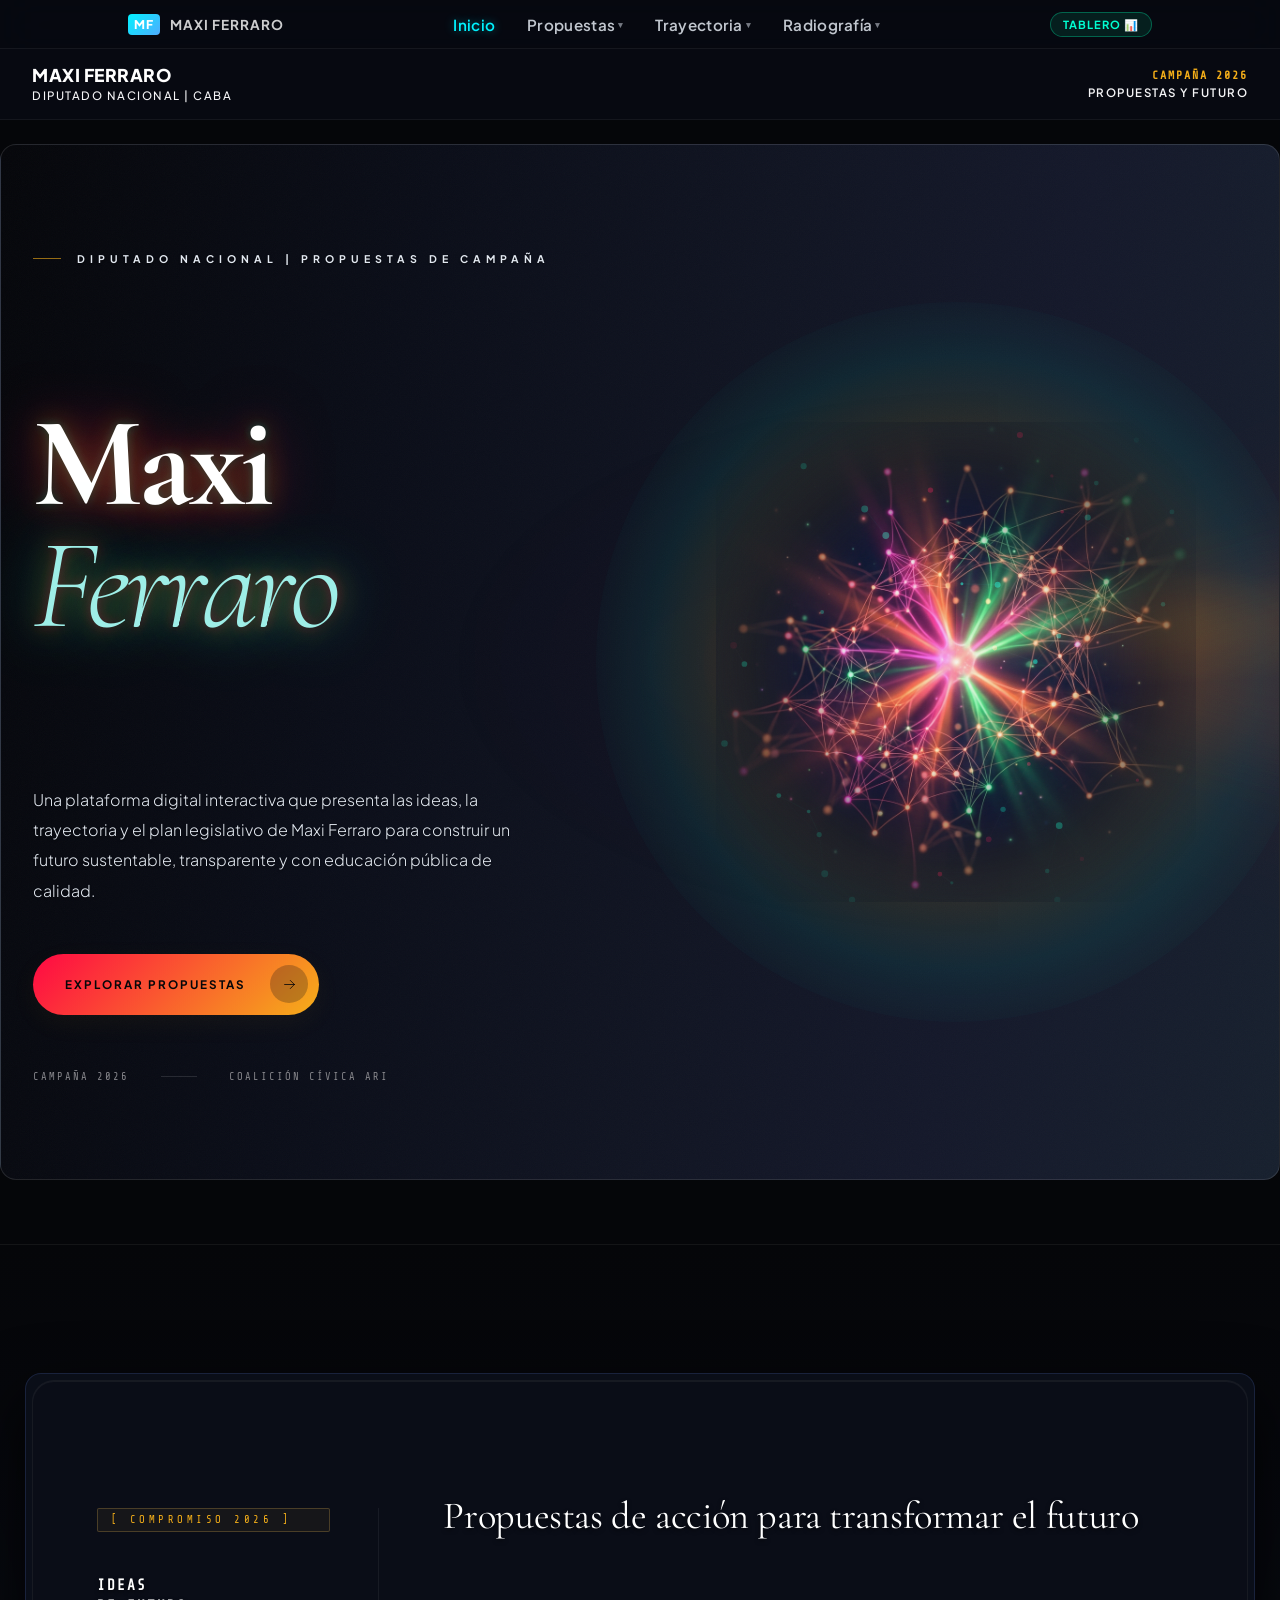
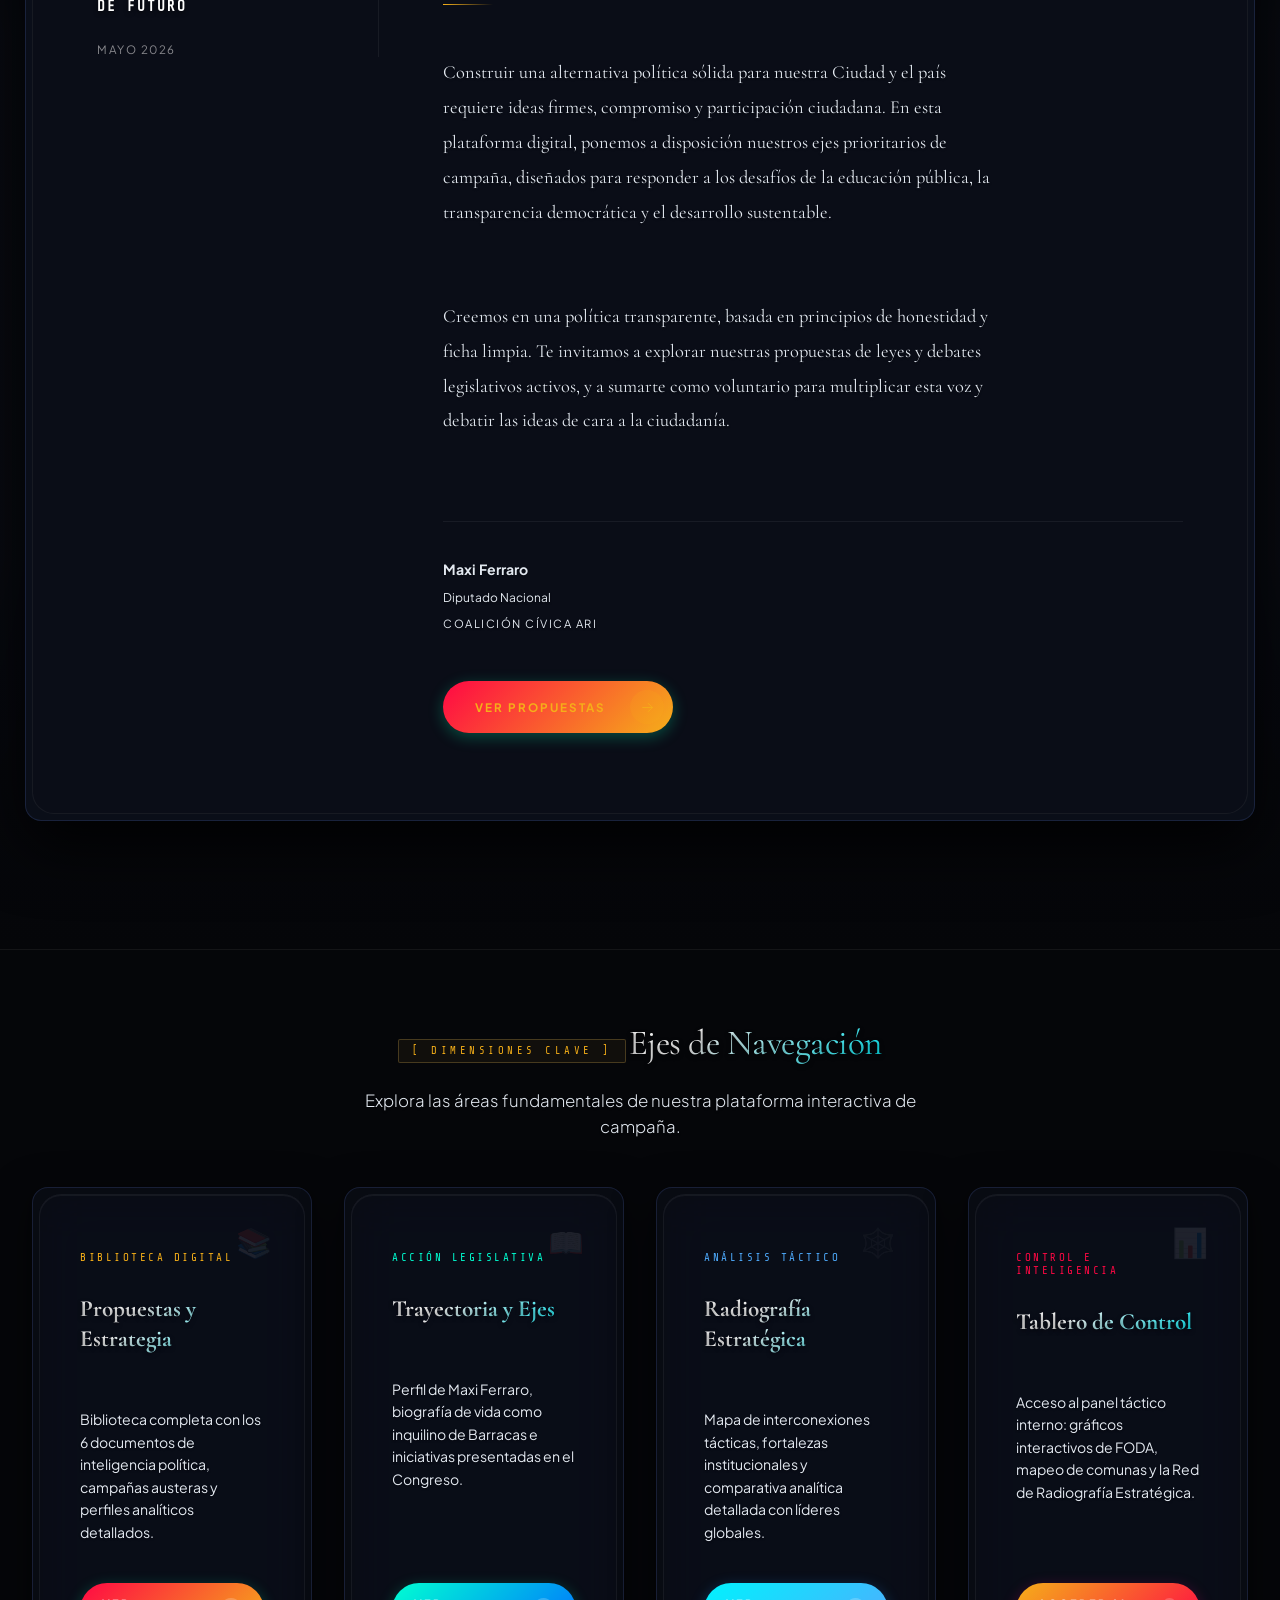
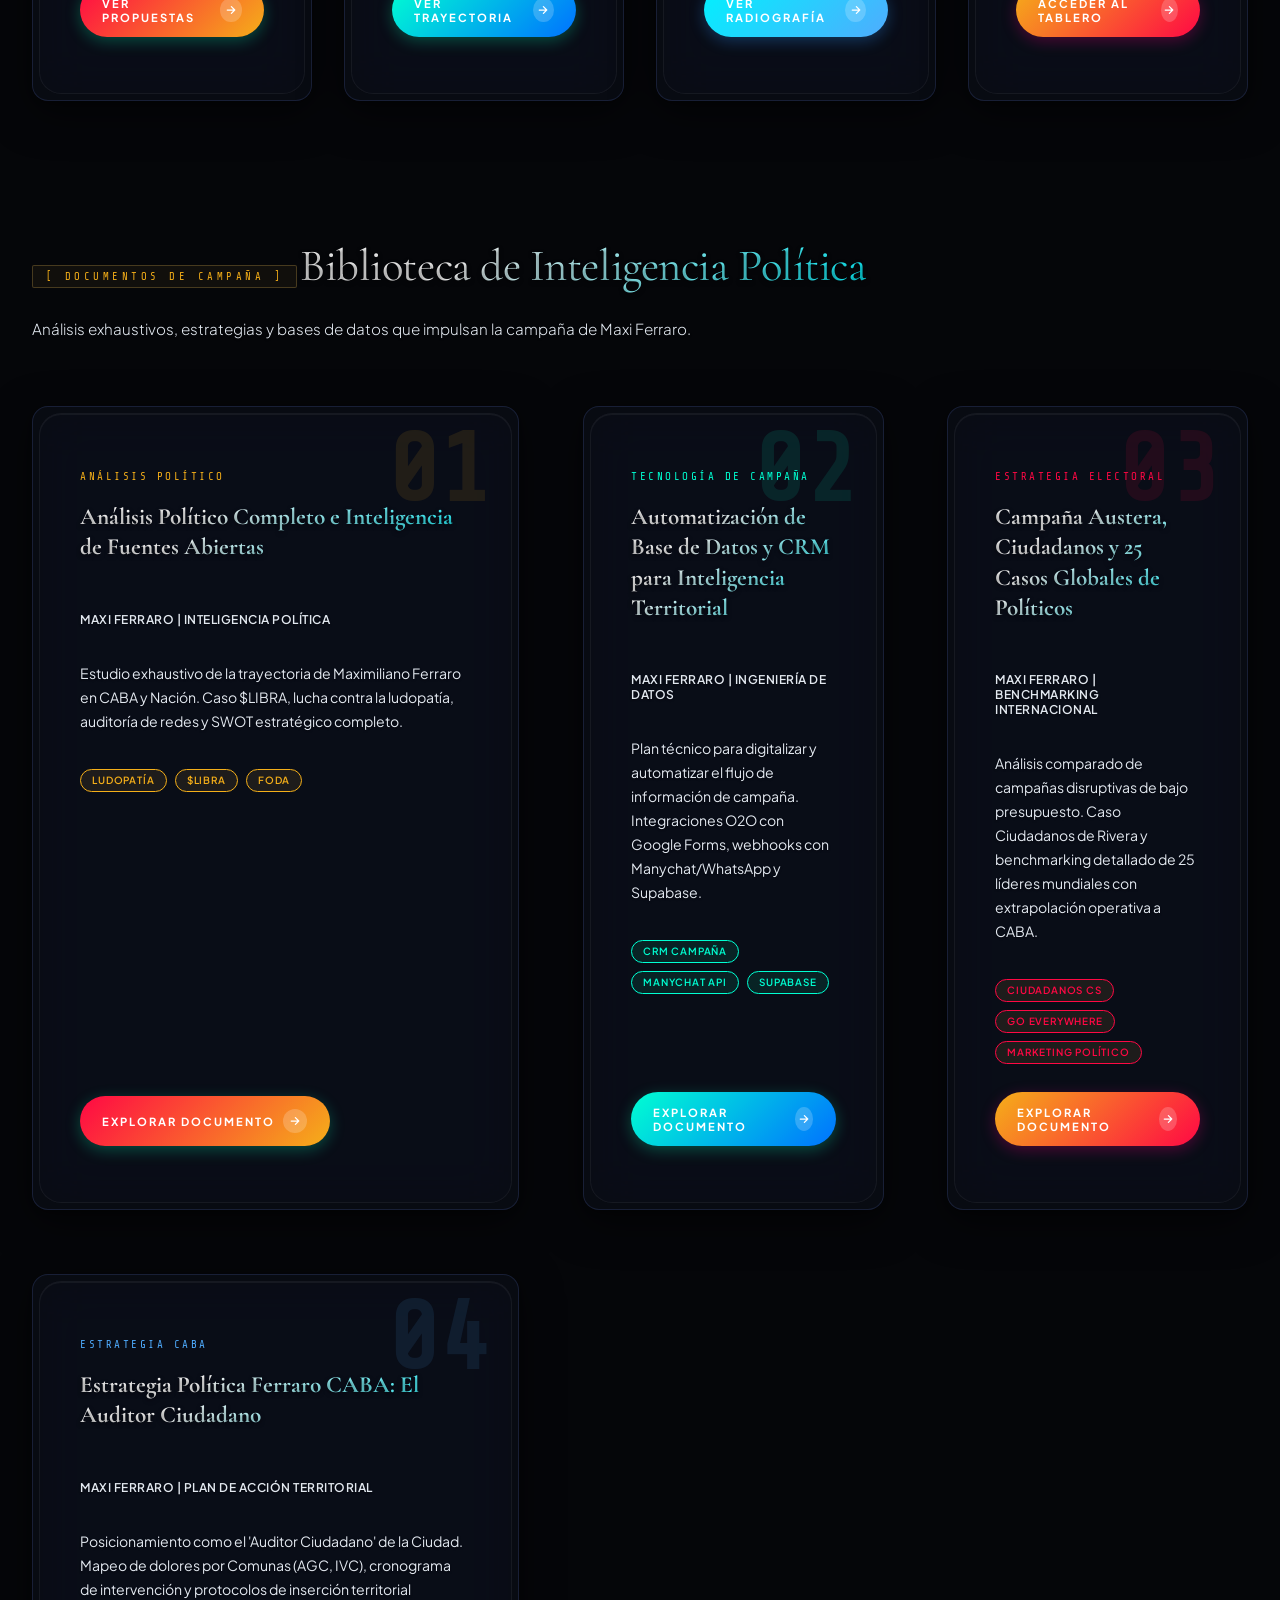
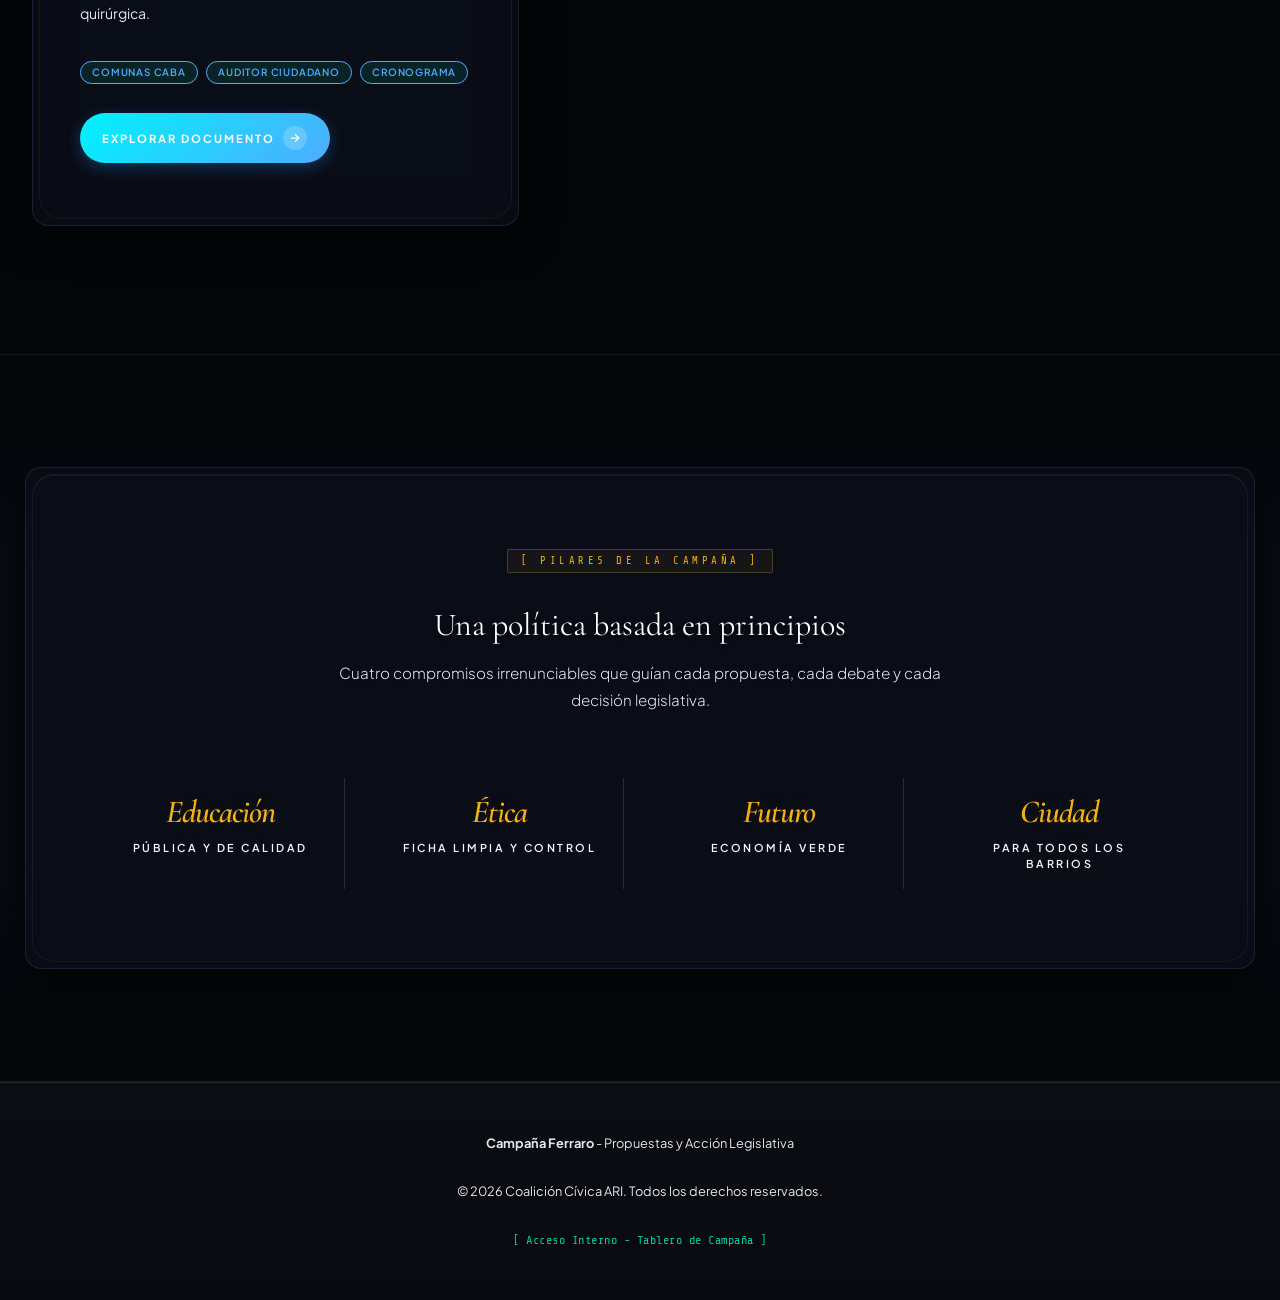
==== commit 5580b17c: "Revertir cache-busting de tags para compatibilidad con file:// protocol" ====
--- a/index.html
+++ b/index.html
@@ -7,7 +7,7 @@
     <title>Campaña Ferraro | Maxi Ferraro</title>
     <link rel="icon" type="image/svg+xml" href="img/logo-ba.svg">
     <link href="https://fonts.googleapis.com/css2?family=Cormorant+Garamond:ital,wght@0,300;0,400;0,500;0,600;0,700;1,300;1,400;1,600&family=Plus+Jakarta+Sans:wght@300;400;500;600;700;800&family=Share+Tech+Mono&display=swap" rel="stylesheet">
-    <link rel="stylesheet" href="css/styles.css?v=202606041124">
+    <link rel="stylesheet" href="css/styles.css">
 </head>
 <body>
 
@@ -1942,10 +1942,10 @@
     </footer>
     </div> <!-- /app-content-wrapper -->
 
-    <script src="js/data.js?v=202606041124"></script>
-    <script src="js/dashboard.js?v=202606041124"></script>
-    <script src="js/router.js?v=202606041124"></script>
-    <script src="js/animations.js?v=202606041124"></script>
-    <script src="js/app.js?v=202606041124"></script>
+    <script src="js/data.js"></script>
+    <script src="js/dashboard.js"></script>
+    <script src="js/router.js"></script>
+    <script src="js/animations.js"></script>
+    <script src="js/app.js"></script>
 </body>
 </html>
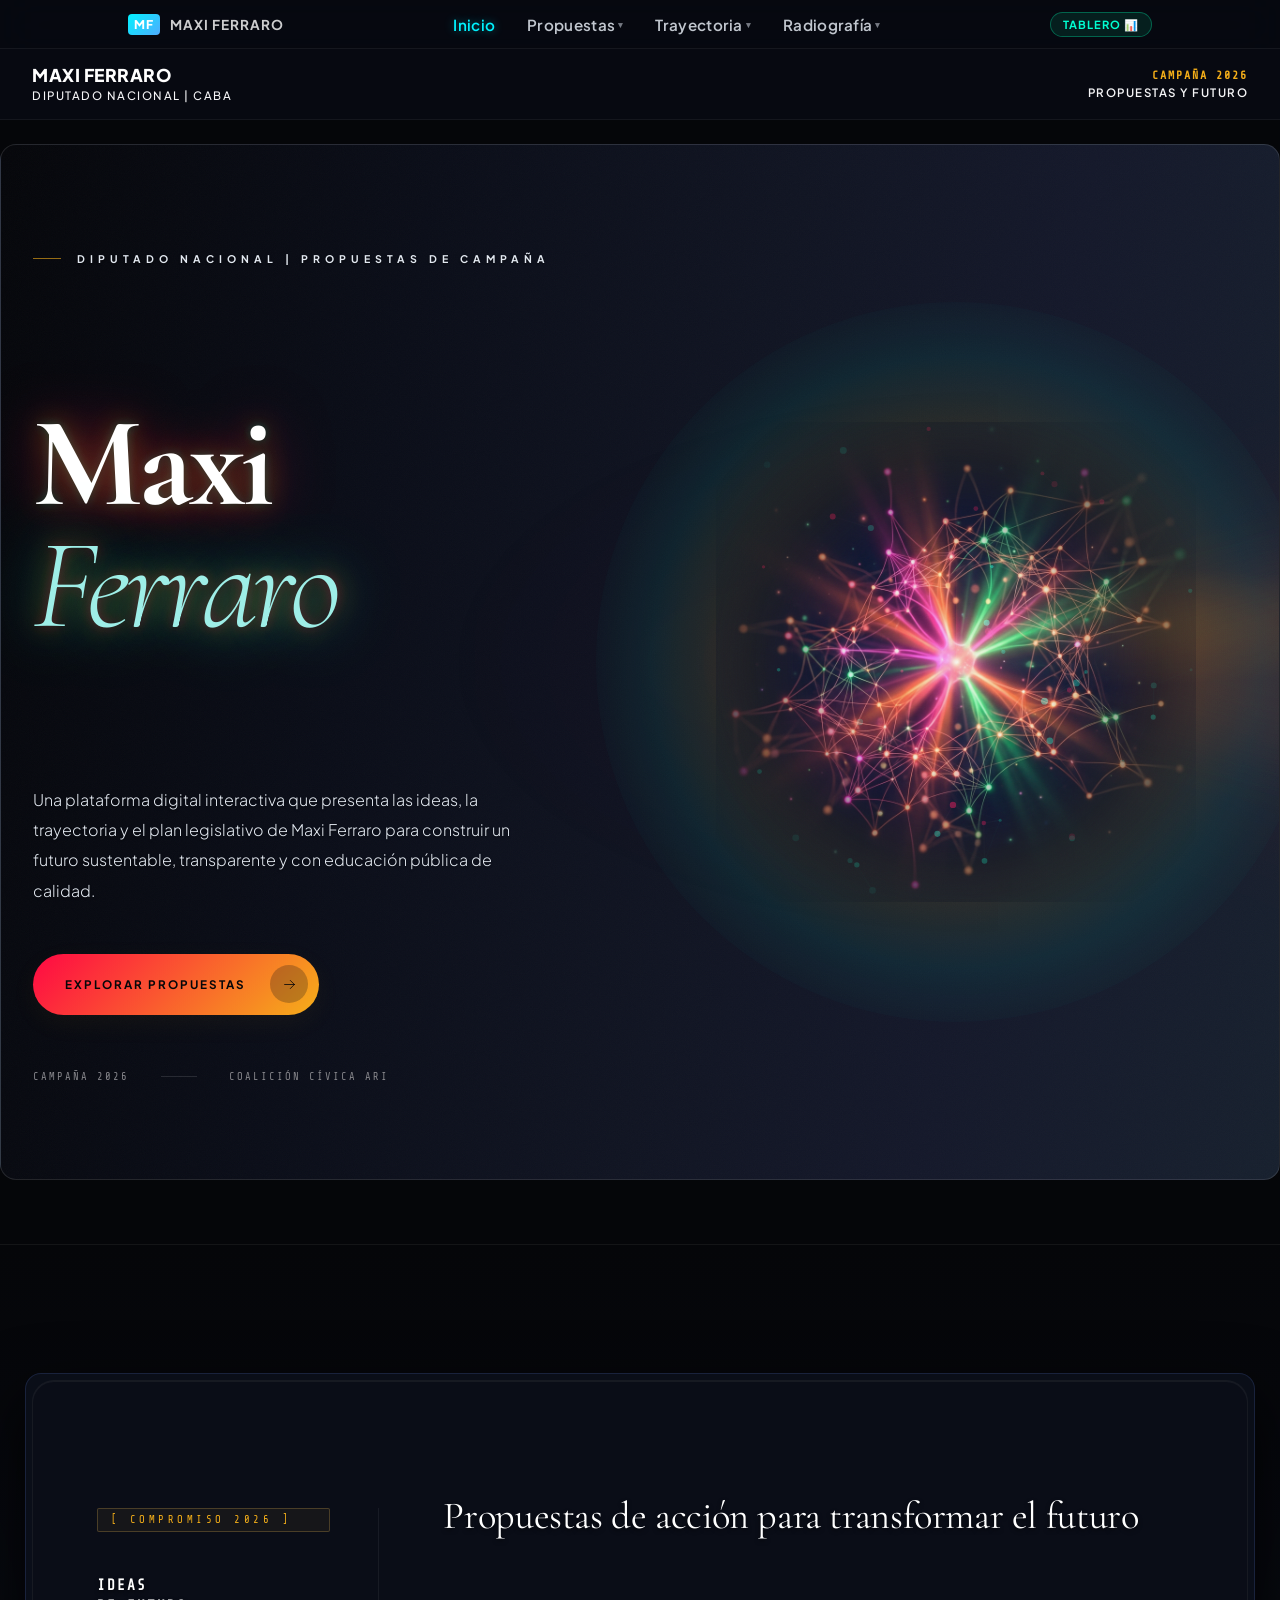
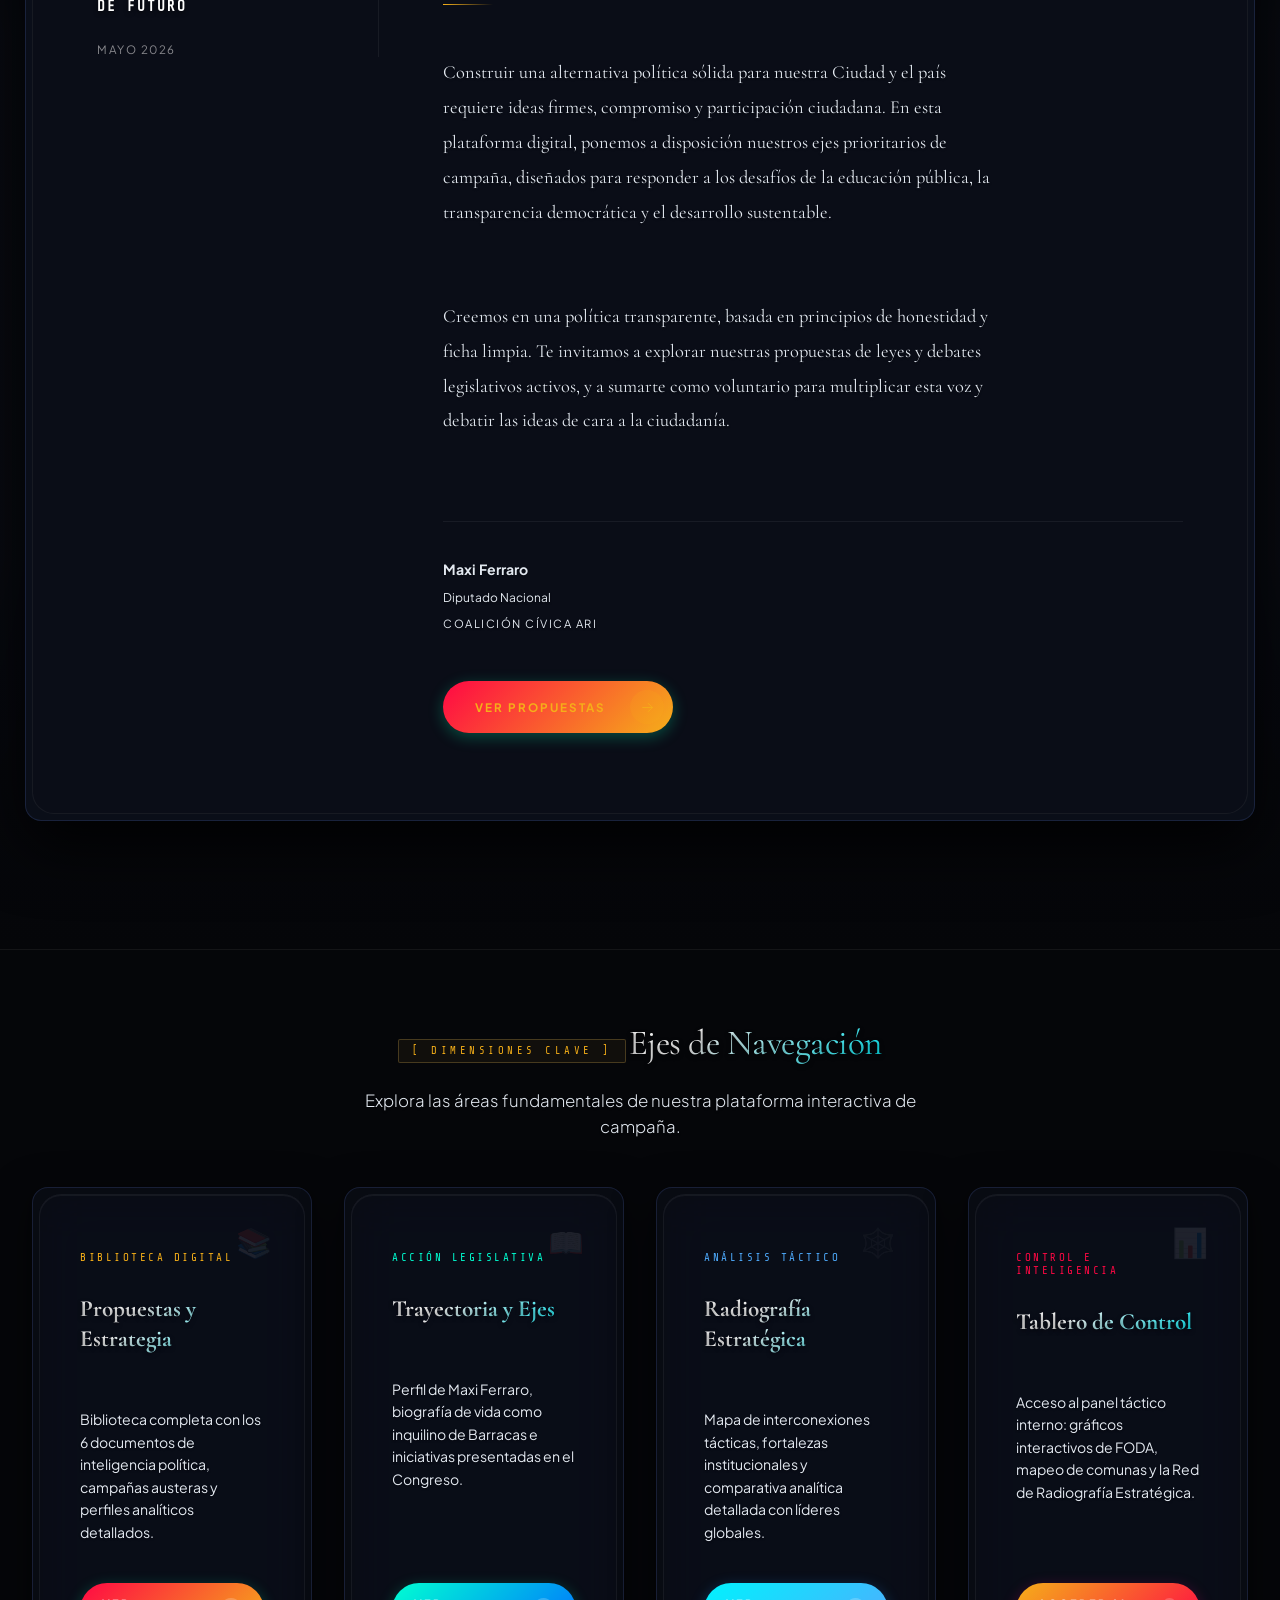
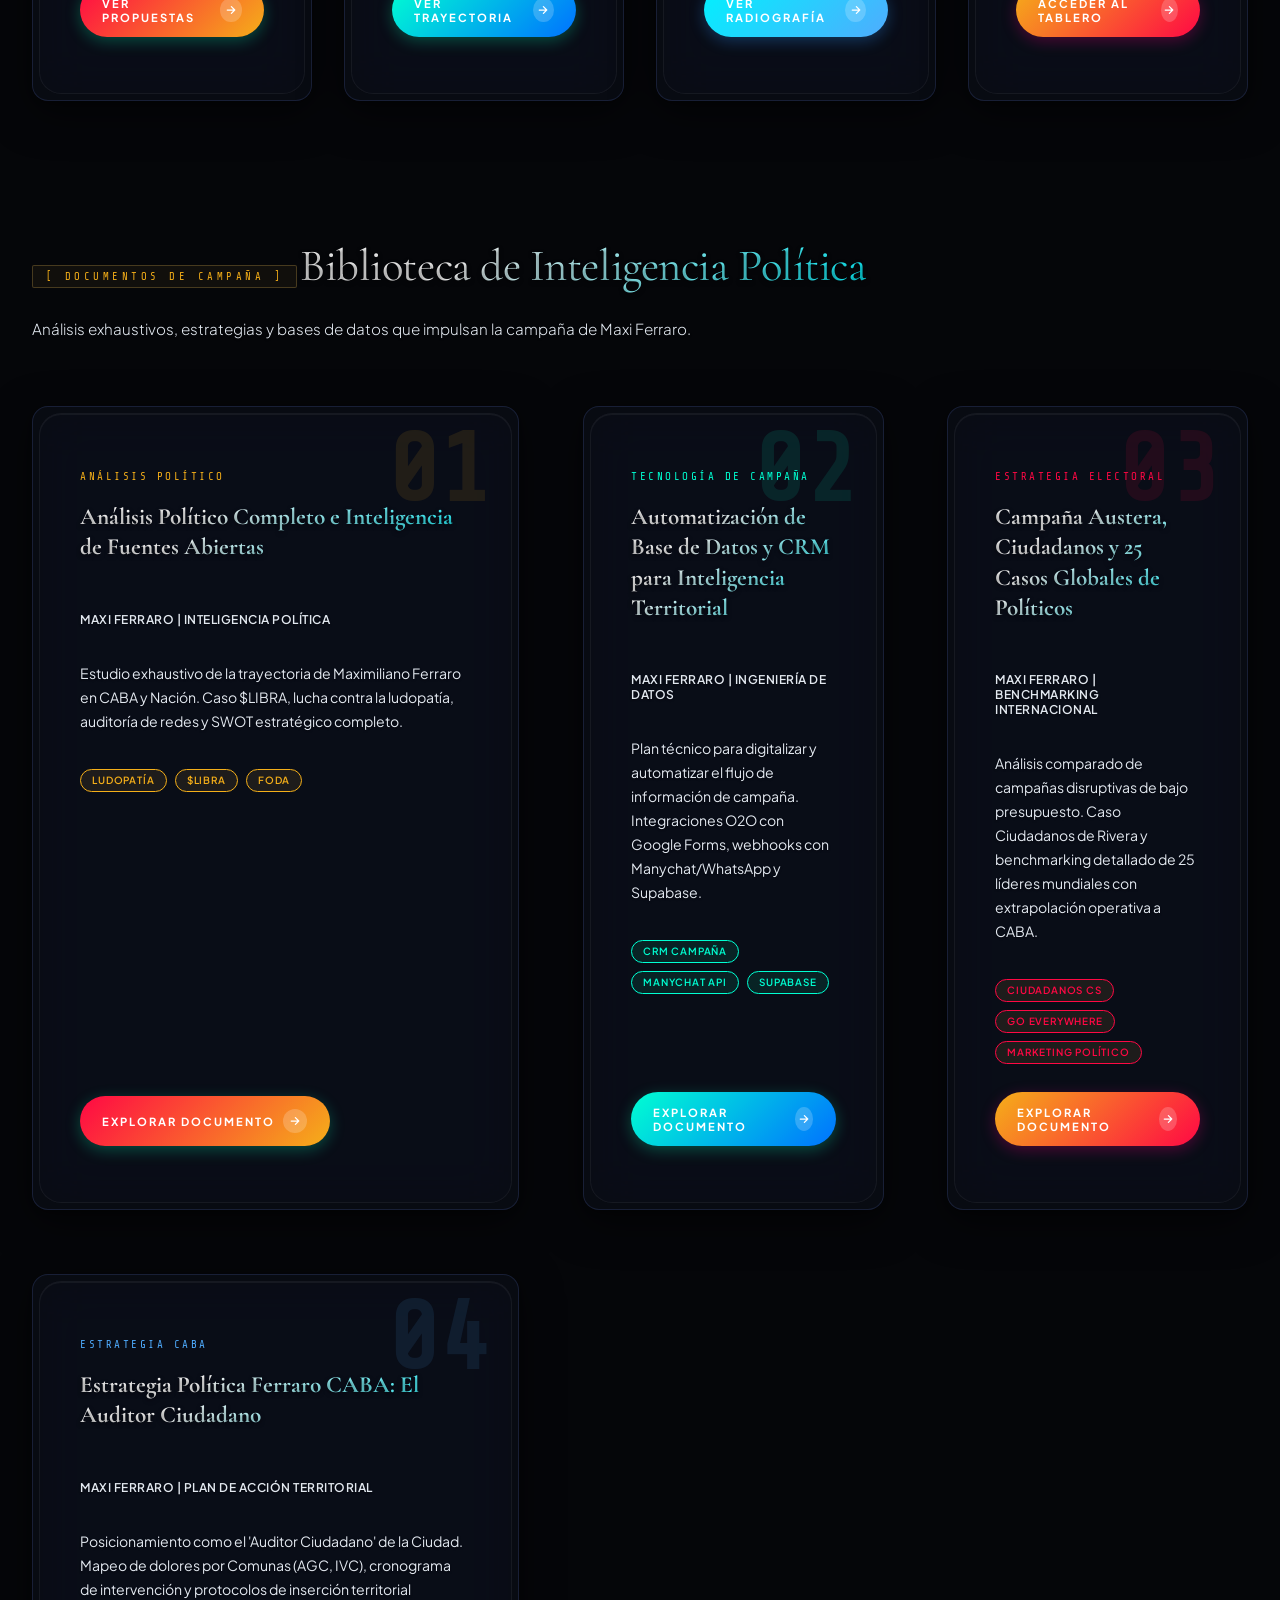
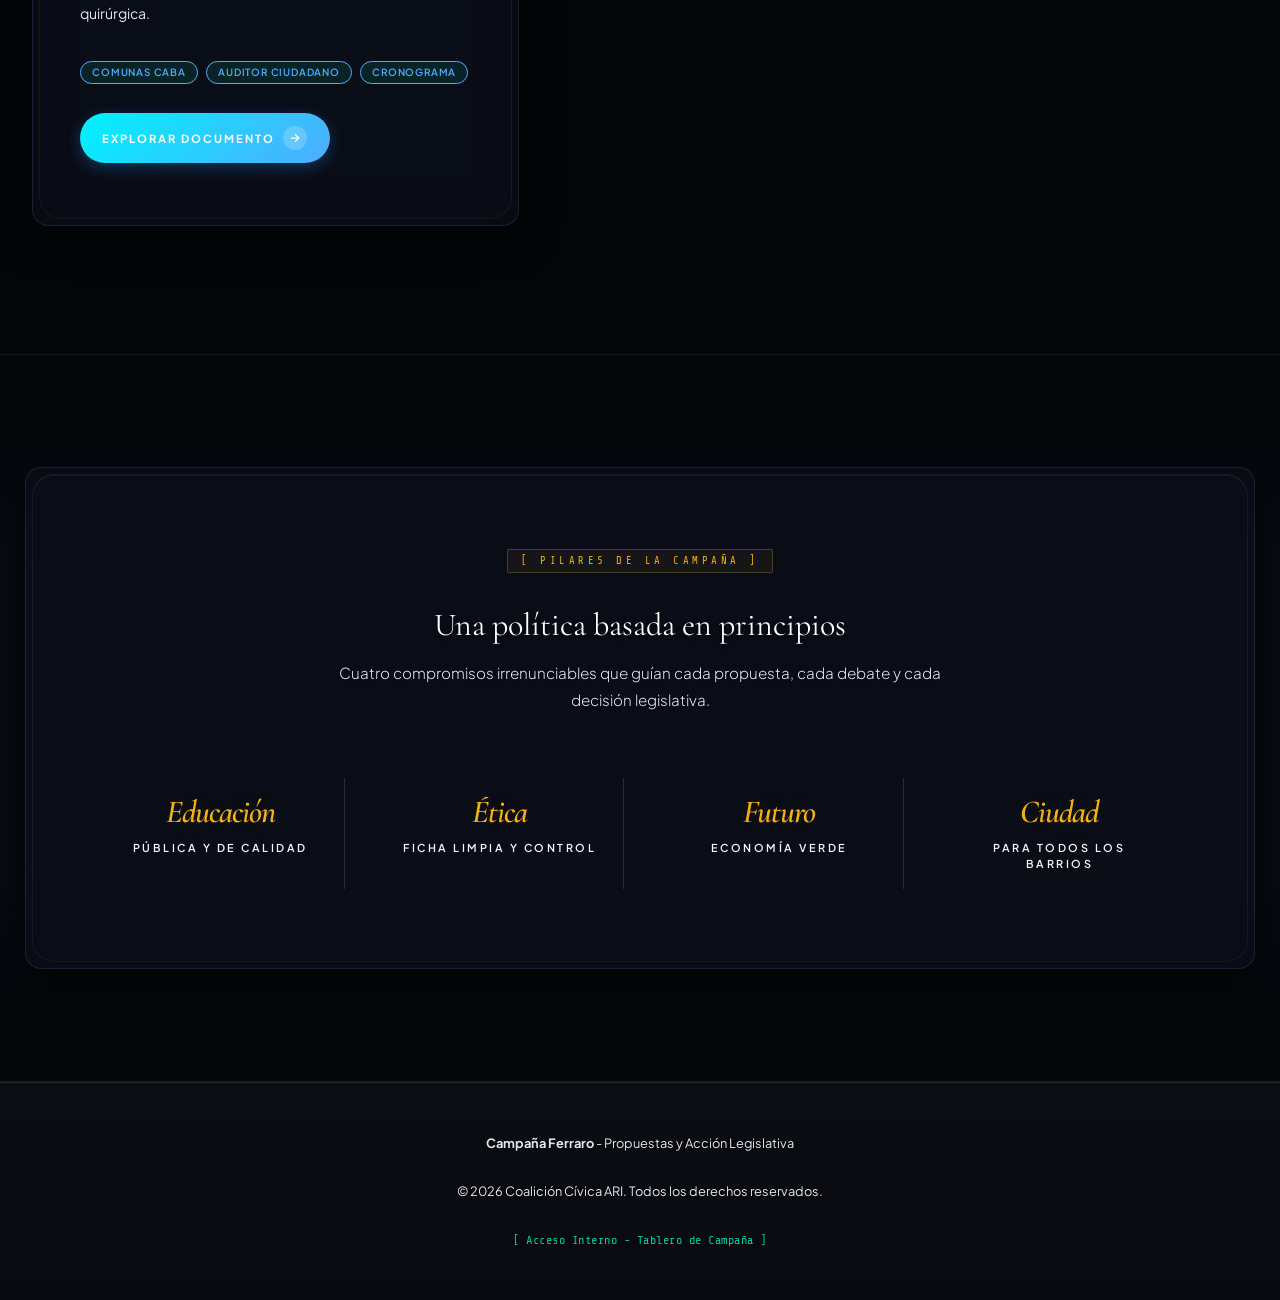
==== commit 3d256b84: "feat: add missing tables, update LGBTIQ terminology, and ensure responsive table scrolling" ====
--- a/index.html
+++ b/index.html
@@ -1150,7 +1150,7 @@
                                 </div>
                             </div>
                             <p style="font-size: 0.95rem; color: var(--color-texto-dm); line-height: 1.7; margin-bottom: 1.5rem;">
-                                <strong>Similitud con Ferraro:</strong> Luchadora frontal contra la corrupción, pertenencia a la diversidad LGTBIQ+, rigurosidad de control, estilo de vida austero e independiente de las grandes maquinarias de partidos.
+                                <strong>Similitud con Ferraro:</strong> Luchadora frontal contra la corrupción, militante LGBTIQ+, rigurosidad de control, estilo de vida austero e independiente de las grandes maquinarias de partidos.
                             </p>
                             <p style="font-size: 0.95rem; color: var(--color-texto-dm); line-height: 1.7; margin-bottom: 1.5rem;">
                                 <strong>Explotación del Perfil para Popularidad:</strong> López tradujo su rigurosidad académica en cercanía emocional a través del contacto físico "puerta a puerta" sistemático. Recorrió Bogotá en bicicleta, realizando asambleas en plena calle para destrabar reclamos específicos de vecinos. Su popularidad creció enormemente con su lema de "hecha a pulso", marcando una distancia ética indudable frente al clientelismo y las clientelas de la vieja política bogotana.
@@ -1563,6 +1563,86 @@
                                 </div>
                             </div>
                         </div>
+
+                        <!-- Matriz de Reencuadre Biográfico y Pivot Estratégico (Tabla 2) -->
+                        <div class="db-card" style="margin-top: 1.5rem;">
+                            <h3>⚖️ Matriz de Reencuadre Biográfico y Pivot Estratégico (Tabla 2)</h3>
+                            <div class="db-table-container">
+                                <table class="db-table">
+                                    <thead>
+                                        <tr>
+                                            <th style="width: 20%; text-align: left;">Dimensión Analizada</th>
+                                            <th style="width: 30%; text-align: left;">Atributo Actual del Candidato</th>
+                                            <th style="width: 25%; text-align: left;">Riesgo de Percepción Ciudadana</th>
+                                            <th style="width: 25%; text-align: left;">Pivot Estratégico Propuesto (Oportunidad)</th>
+                                        </tr>
+                                    </thead>
+                                    <tbody>
+                                        <tr>
+                                            <td><strong>Identidad Biográfica</strong></td>
+                                            <td>Inquilino en Barracas (zona sur), usuario diario de transporte público y red de subterráneos.</td>
+                                            <td>Altamente sub-comunicado. Se percibe como un político de la élite tradicional que no padece la ciudad.</td>
+                                            <td>Posicionarlo proactivamente como el "Vecino Legislador", evidenciando que padece los mismos cortes de servicio y problemas de infraestructura.</td>
+                                        </tr>
+                                        <tr>
+                                            <td><strong>Rol Político y Público</strong></td>
+                                            <td>Experto en educación, ética republicana, códigos civiles y transparencia nacional.</td>
+                                            <td>"Institucionalista" de escritorio, preocupado por reglas abstractas, constituciones y no por soluciones materiales tangibles.</td>
+                                            <td>Traducir su capital de "ética" a "eficiencia operativa": exigir implacablemente que los servicios públicos concesionados funcionen sin sobreprecios ni corrupción territorial.</td>
+                                        </tr>
+                                        <tr>
+                                            <td><strong>Agenda Legislativa</strong></td>
+                                            <td>Códigos urbanísticos, regulaciones nacionales de la SIDE, husos horarios, criptomonedas y Mercosur.</td>
+                                            <td>Completamente disociado de la coyuntura de supervivencia del metro cuadrado del votante.</td>
+                                            <td>Enfocar su probada capacidad técnica en auditar los pliegos de concesiones de basura, seguridad en los barrios y control de licitaciones de obras.</td>
+                                        </tr>
+                                        <tr>
+                                            <td><strong>Ecosistema Digital</strong></td>
+                                            <td>Comunicación formal, comunicados de prensa estructurados, intentos forzados de sumarse a tendencias.</td>
+                                            <td>Percibido como aburrido, acartonado o desconectado de la dinámica de indignación ciudadana contemporánea.</td>
+                                            <td>Adoptar un formato de "investigación in situ", estilo cámara al hombro, documentando fallas del gobierno porteño en tiempo real y sin intermediarios.</td>
+                                        </tr>
+                                    </tbody>
+                                </table>
+                            </div>
+                        </div>
+
+                        <!-- Cronograma Ejecutivo de Intervención (Tabla 5) -->
+                        <div class="db-card" style="margin-top: 1.5rem;">
+                            <h3>📅 Cronograma Ejecutivo de Intervención Sintetizado (Tabla 5)</h3>
+                            <div class="db-table-container">
+                                <table class="db-table">
+                                    <thead>
+                                        <tr>
+                                            <th style="width: 15%; text-align: left;">Período Temporal</th>
+                                            <th style="width: 25%; text-align: left;">Foco Estratégico y Meta</th>
+                                            <th style="width: 30%; text-align: left;">Acciones Físicas (Despliegue en Territorio)</th>
+                                            <th style="width: 30%; text-align: left;">Acciones Digitales / Operatividad Comunicacional</th>
+                                        </tr>
+                                    </thead>
+                                    <tbody>
+                                        <tr>
+                                            <td><strong>Semanas 1 - 2</strong></td>
+                                            <td>Inteligencia y Mapeo</td>
+                                            <td>Ninguna intervención. Trabajo técnico exhaustivo de escritorio. Mapeo y cruce de actas AGC, reclamos retenidos del 147 y saturación del 108.</td>
+                                            <td>Setup intensivo de las nuevas estéticas narrativas crudas. Ajuste radical de las biografías en sus perfiles (enfoque centrado en su identidad de residente porteño y usuario del transporte).</td>
+                                        </tr>
+                                        <tr>
+                                            <td><strong>Semanas 3 - 4</strong></td>
+                                            <td>Inserción Territorial Quirúrgica</td>
+                                            <td>Visitas sorpresa de "Auditoría" in situ a los 15 puntos críticos seleccionados por el mapeo. Reuniones secretas "1 a 1" con referentes barriales invisibles.</td>
+                                            <td>Grabación sistemática de todo el material en crudo "in situ" con celular. Restricción absoluta (cero posteos) sobre "reuniones institucionales" o debates en salones cerrados.</td>
+                                        </tr>
+                                        <tr>
+                                            <td><strong>Semanas 5 - 6</strong></td>
+                                            <td>Amplificación Mediática y Resolución</td>
+                                            <td>Retorno de validación política a los puntos geográficos específicos donde la presión forzó y logró respuestas gubernamentales tangibles.</td>
+                                            <td>Ejecución implacable de la estrategia "Go Everywhere" en medios masivos no tradicionales y nichos digitales. Lanzamiento escalonado de la serie digital serializada exponiendo la ineficiencia estructural de la Ciudad.</td>
+                                        </tr>
+                                    </tbody>
+                                </table>
+                            </div>
+                        </div>
                     </section>
 
                     <!-- Panel 2: Educación y Futuro -->
@@ -1681,41 +1761,53 @@
                                 </div>
                             </div>
                             <div class="db-card">
-                                <h3>Foco de Infiltración Territorial</h3>
+                                <h3>🗺️ Mapeo por Corredores y Dolores de Comunas (Tabla 3)</h3>
                                 <div class="db-table-container">
                                     <table class="db-table">
                                         <thead>
                                             <tr>
-                                                <th>Corredor</th>
-                                                <th>Dolor Principal (Open Data)</th>
-                                                <th>Pivot Narrativo</th>
+                                                <th style="width: 12%; text-align: left;">Corredor Estratégico</th>
+                                                <th style="width: 10%; text-align: left;">Comunas Incluidas</th>
+                                                <th style="width: 26%; text-align: left;">Perfil Socio-Urbano y Demográfico</th>
+                                                <th style="width: 26%; text-align: left;">Foco de Conflicto (Punto de Dolor)</th>
+                                                <th style="width: 26%; text-align: left;">Rol Operativo del "Auditor Ciudadano" (Ferraro)</th>
                                             </tr>
                                         </thead>
                                         <tbody>
                                             <tr>
-                                                <td><strong>Centro</strong> (C. 1, 3)</td>
-                                                <td>Gente en calle, recolección deficiente</td>
-                                                <td>Fiscalizar empresas de limpieza urbana.</td>
+                                                <td><strong>Centro</strong></td>
+                                                <td>1, 3</td>
+                                                <td>Alta densidad poblacional, extrema vulnerabilidad social, tránsito comercial masivo.</td>
+                                                <td>Situación de calle desbordada (concentra el 50% de todo CABA), higiene urbana crítica.</td>
+                                                <td>Fiscalización territorial de pliegos de recolección de basura y auditoría de la red de asistencia del Ministerio de Desarrollo.</td>
                                             </tr>
                                             <tr>
-                                                <td><strong>Norte</strong> (C. 2, 13, 14)</td>
-                                                <td>Saturación cloacal, ruidos, microdeptos</td>
-                                                <td>Frenar excepciones inmobiliarias ilegales.</td>
+                                                <td><strong>Norte</strong></td>
+                                                <td>2, 13, 14</td>
+                                                <td>Alto poder adquisitivo, fuerte presencia de polos gastronómicos y turismo.</td>
+                                                <td>Contaminación acústica, saturación cloacal por nuevo Código Urbanístico, megaobras.</td>
+                                                <td>Defensa irrestricta del consorcio frenando habilitaciones fraudulentas de la AGC e impidiendo nuevas excepciones al código.</td>
                                             </tr>
                                             <tr>
-                                                <td><strong>Sur</strong> (C. 4, 8, 9)</td>
-                                                <td>Obras paralizadas, roedores escuelas</td>
-                                                <td>Legitimidad: vivir en Barracas y auditar obras.</td>
+                                                <td><strong>Sur</strong></td>
+                                                <td>4, 8, 9</td>
+                                                <td>Crónico subdesarrollo de infraestructura, alarmante déficit habitacional, abandono estatal.</td>
+                                                <td>Deterioro estructural de escuelas públicas, urbanizaciones inconclusas del IVC, transporte.</td>
+                                                <td>Explotar su arraigo geográfico residencial. Auditar in situ paralización de obras del IVC y condiciones sanitarias en colegios.</td>
                                             </tr>
                                             <tr>
-                                                <td><strong>Oeste</strong> (C. 7, 10, 11)</td>
-                                                <td>Mercado de celulares robados, hurtos</td>
-                                                <td>Auditar operativos y inspectores de AGC.</td>
+                                                <td><strong>Oeste</strong></td>
+                                                <td>7, 10, 11</td>
+                                                <td>Entramado residencial de media densidad, fuerte tracción del comercio local y PyMEs.</td>
+                                                <td>Inseguridad barrial (arrebatos), proliferación del mercado de objetos robados.</td>
+                                                <td>Exigir trazabilidad y contundencia en los operativos de seguridad inter-agencias, protegiendo paralelamente al comercio legal de la burocracia.</td>
                                             </tr>
                                             <tr>
-                                                <td><strong>Centro-Oeste</strong> (C. 5, 6, 12, 15)</td>
-                                                <td>Gentrificación y pérdida de identidad</td>
-                                                <td>Defensa de bares notables, subte y cultura.</td>
+                                                <td><strong>Centro-Oeste</strong></td>
+                                                <td>5, 6, 12, 15</td>
+                                                <td>Corazón cultural de CABA, clases medias progresistas, nodos de transbordo multimodal.</td>
+                                                <td>Lucha contra la gentrificación, preservación de espacios verdes y centros culturales.</td>
+                                                <td>Proteger el acervo cultural barrial (Bares Notables, teatros independientes) y presionar por la expansión operativa de la red de subtes.</td>
                                             </tr>
                                         </tbody>
                                     </table>
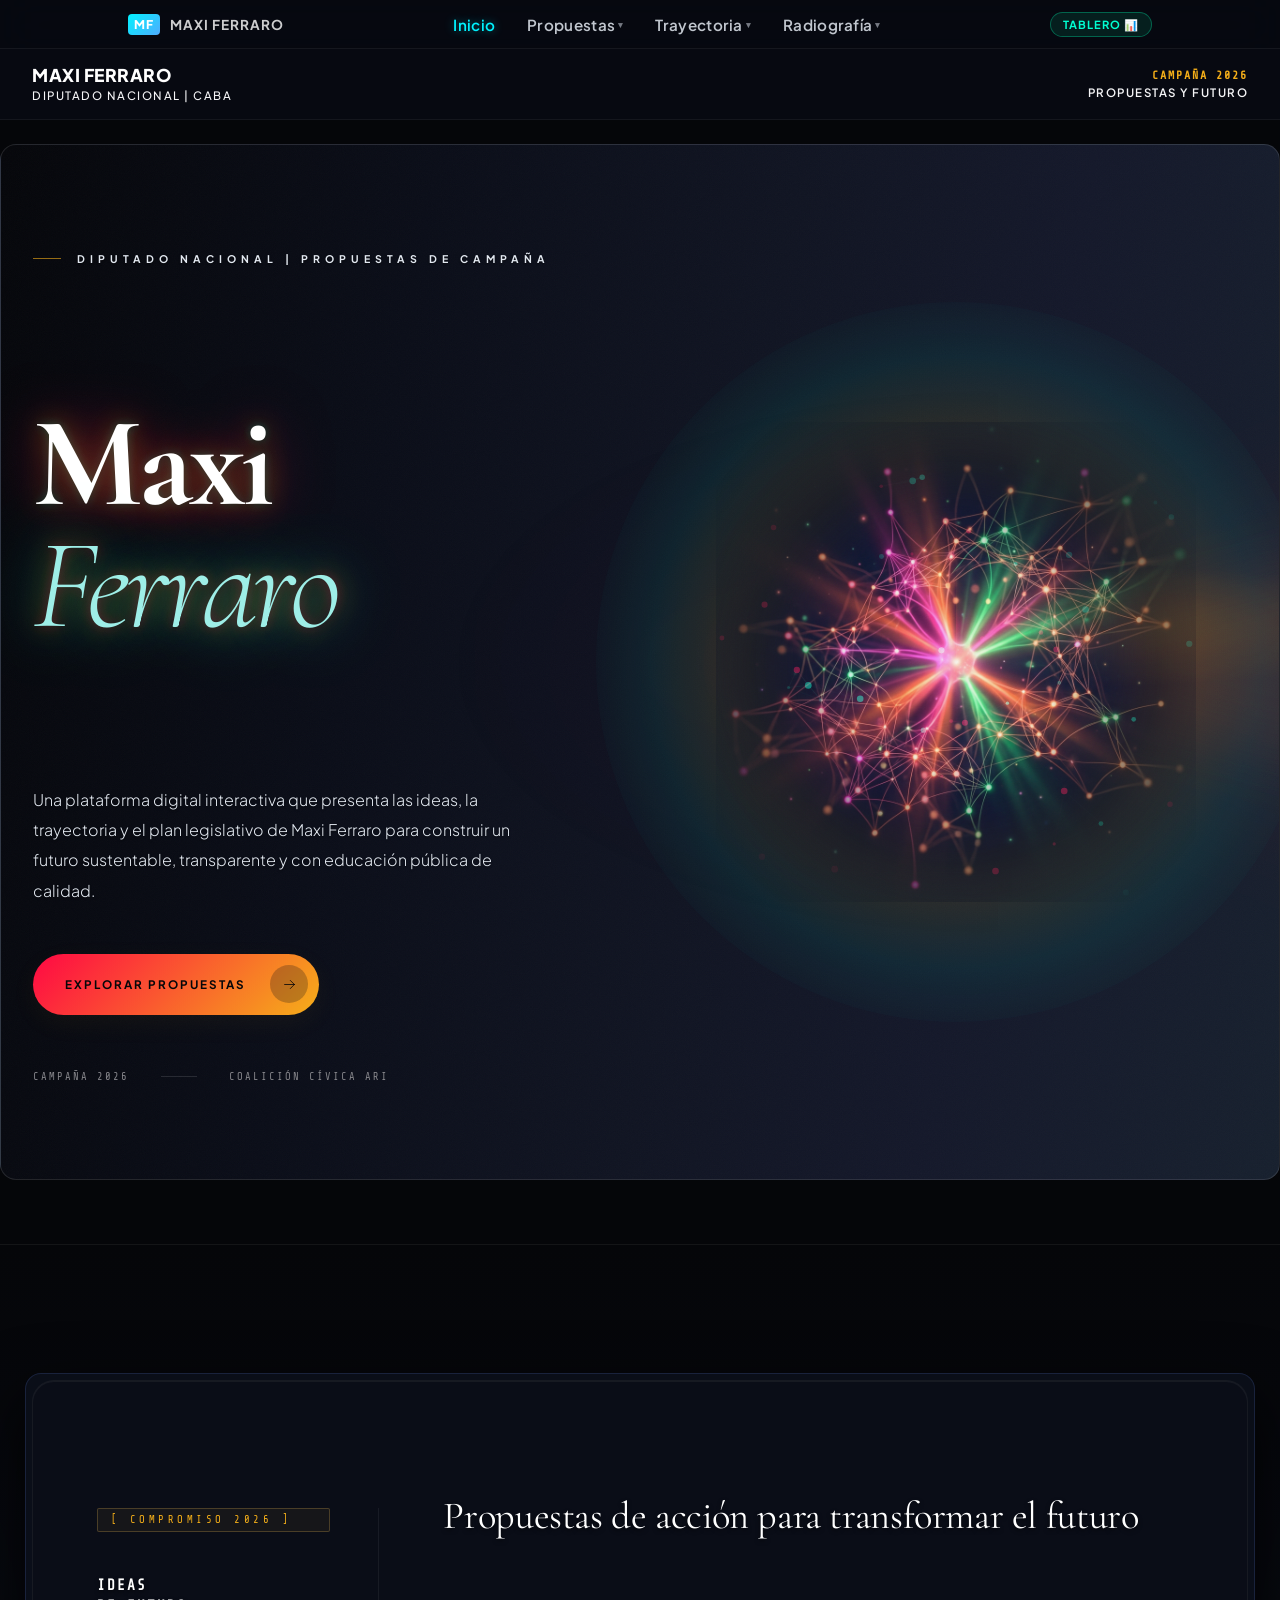
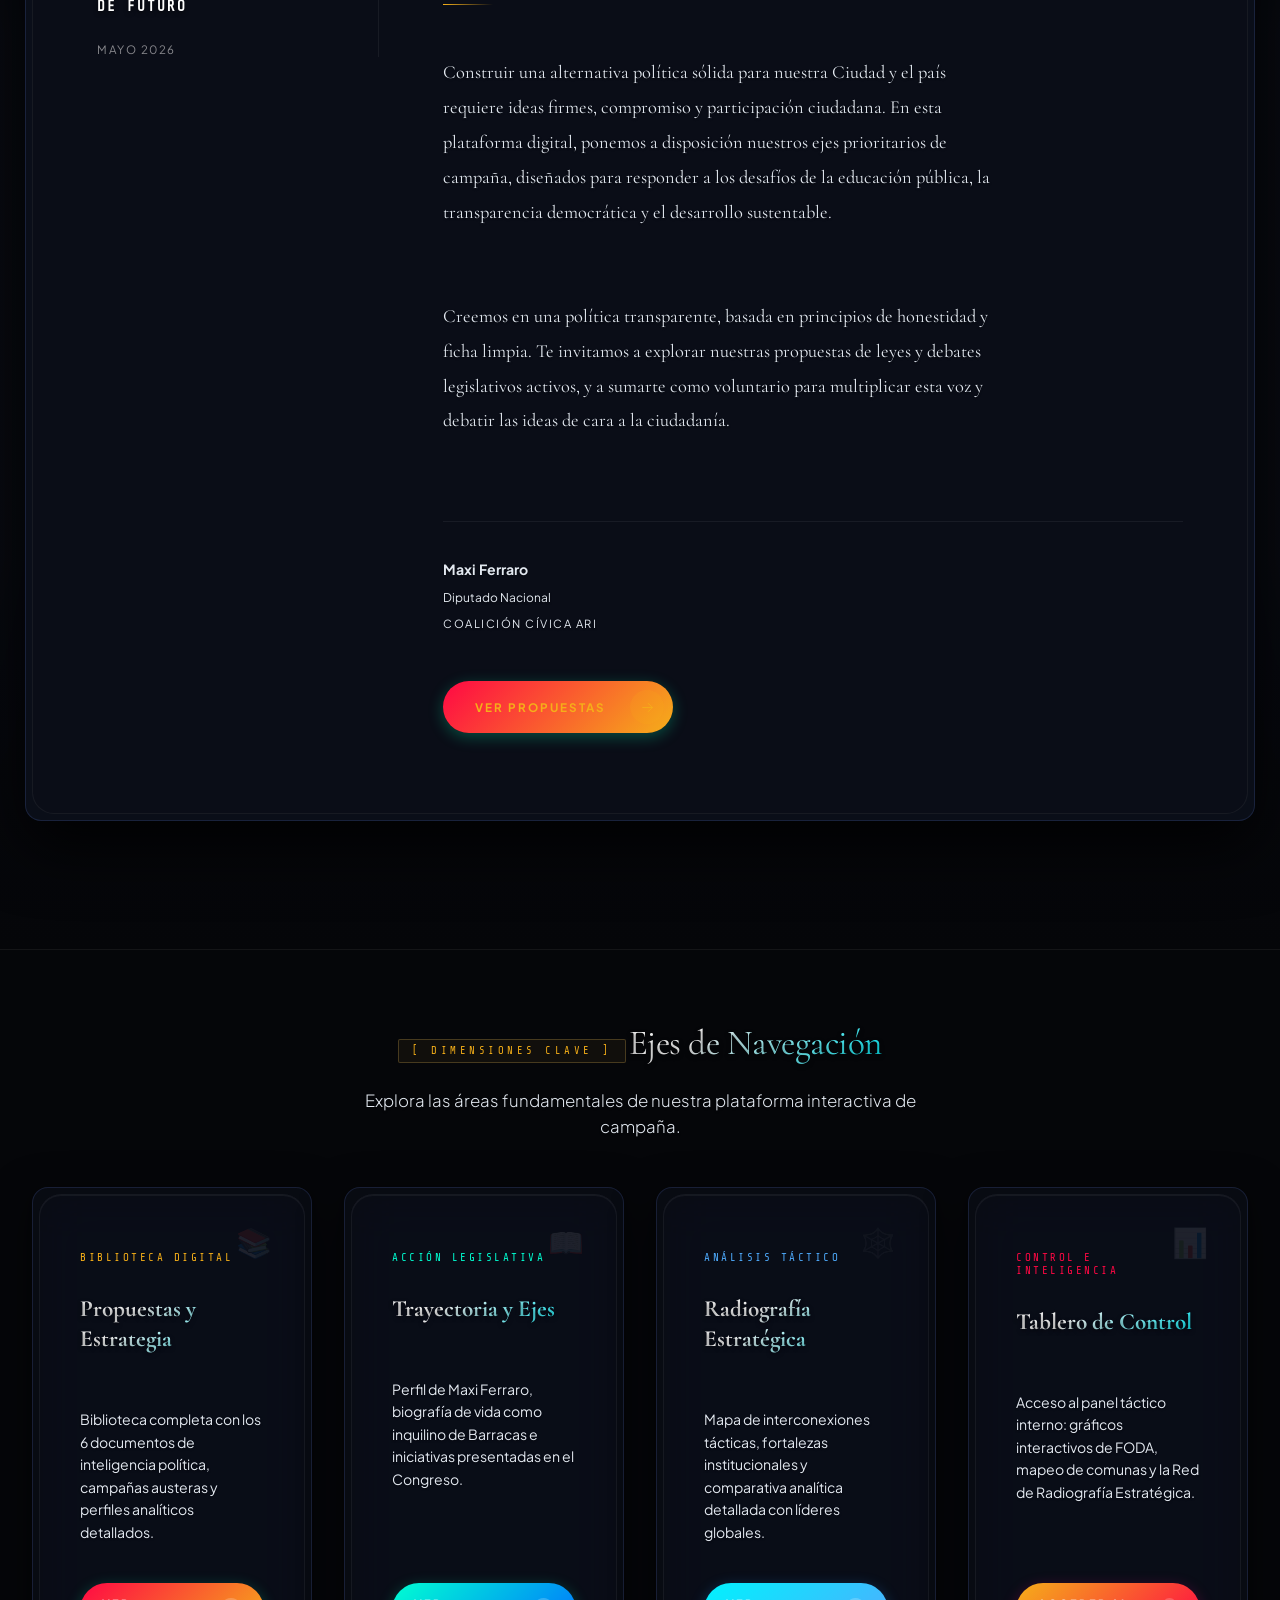
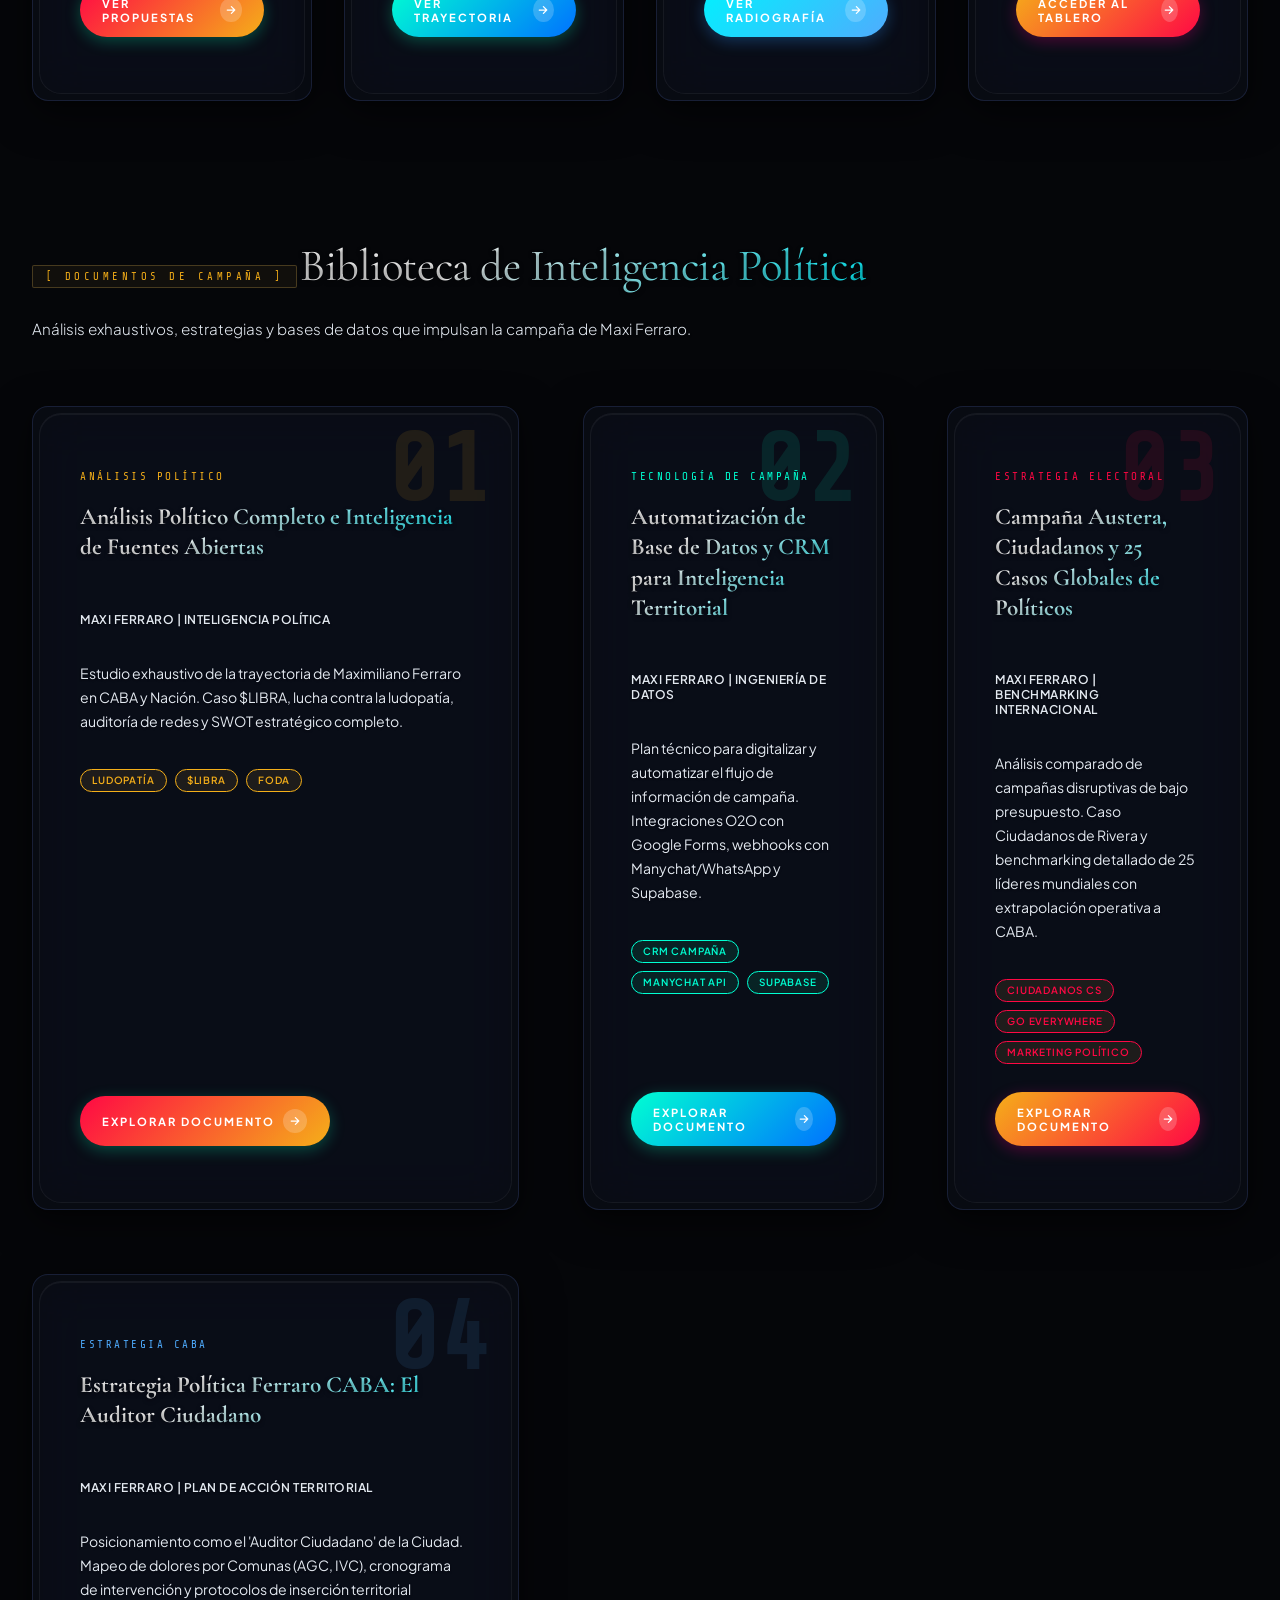
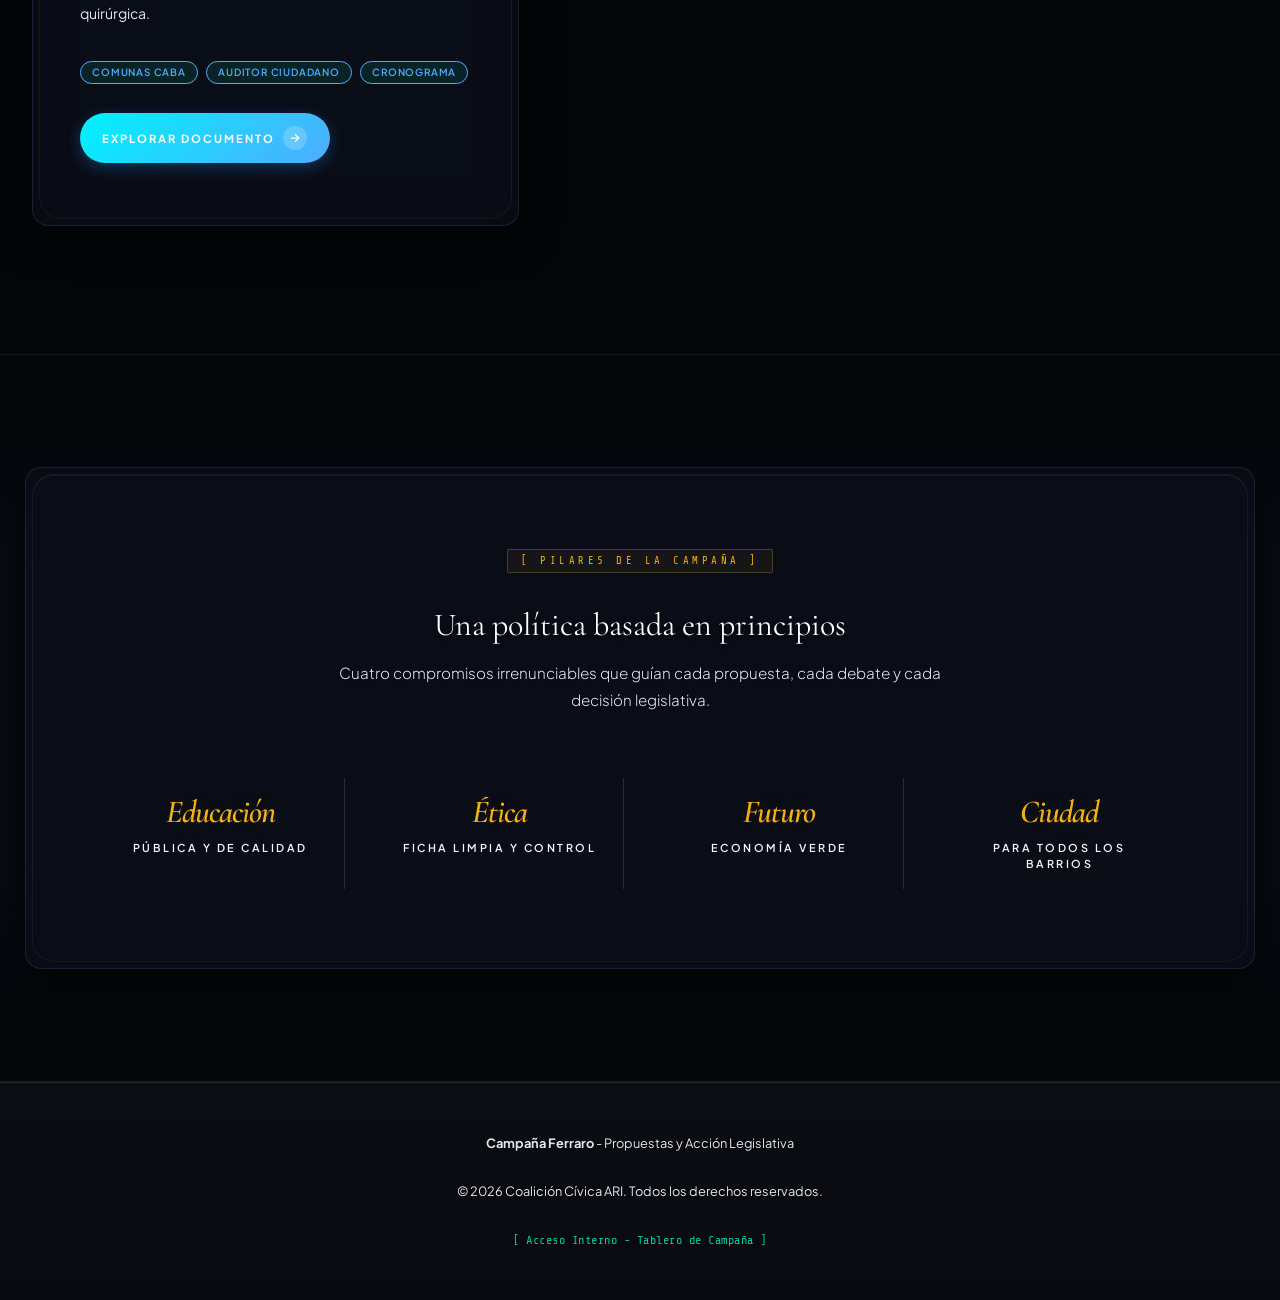
==== commit 7b98184d: "feat: fully integrate dashboard into index.html and remove standalone dashboard.html" ====
--- a/index.html
+++ b/index.html
@@ -1425,7 +1425,6 @@
                     <header class="db-header">
                         <h2 id="db-header-title">Resumen Ejecutivo</h2>
                         <div style="display: flex; align-items: center; gap: 1rem;">
-                            <a href="dashboard.html" target="_blank" class="db-btn-popout" id="db-popout-btn">Desprender Tablero ↗</a>
                             <span class="db-badge-internal">USO INTERNO EXCLUSIVO</span>
                         </div>
                     </header>
@@ -2029,7 +2028,7 @@
         <div class="footer-container">
             <p><strong>Campaña Ferraro</strong> - Propuestas y Acción Legislativa</p>
             <p>&copy; 2026 Coalición Cívica ARI. Todos los derechos reservados.</p>
-            <p><a href="dashboard.html" style="color: var(--color-verde); text-decoration: none; font-family: 'Share Tech Mono', monospace; font-size: 0.75rem; letter-spacing: 0.5px; opacity: 0.8; transition: opacity 0.2s;" onmouseover="this.style.opacity=1" onmouseout="this.style.opacity=0.8">[ Acceso Interno - Tablero de Campaña ]</a></p>
+            <p><a href="#dashboard" style="color: var(--color-verde); text-decoration: none; font-family: 'Share Tech Mono', monospace; font-size: 0.75rem; letter-spacing: 0.5px; opacity: 0.8; transition: opacity 0.2s;" onmouseover="this.style.opacity=1" onmouseout="this.style.opacity=0.8">[ Acceso Interno - Tablero de Campaña ]</a></p>
         </div>
     </footer>
     </div> <!-- /app-content-wrapper -->
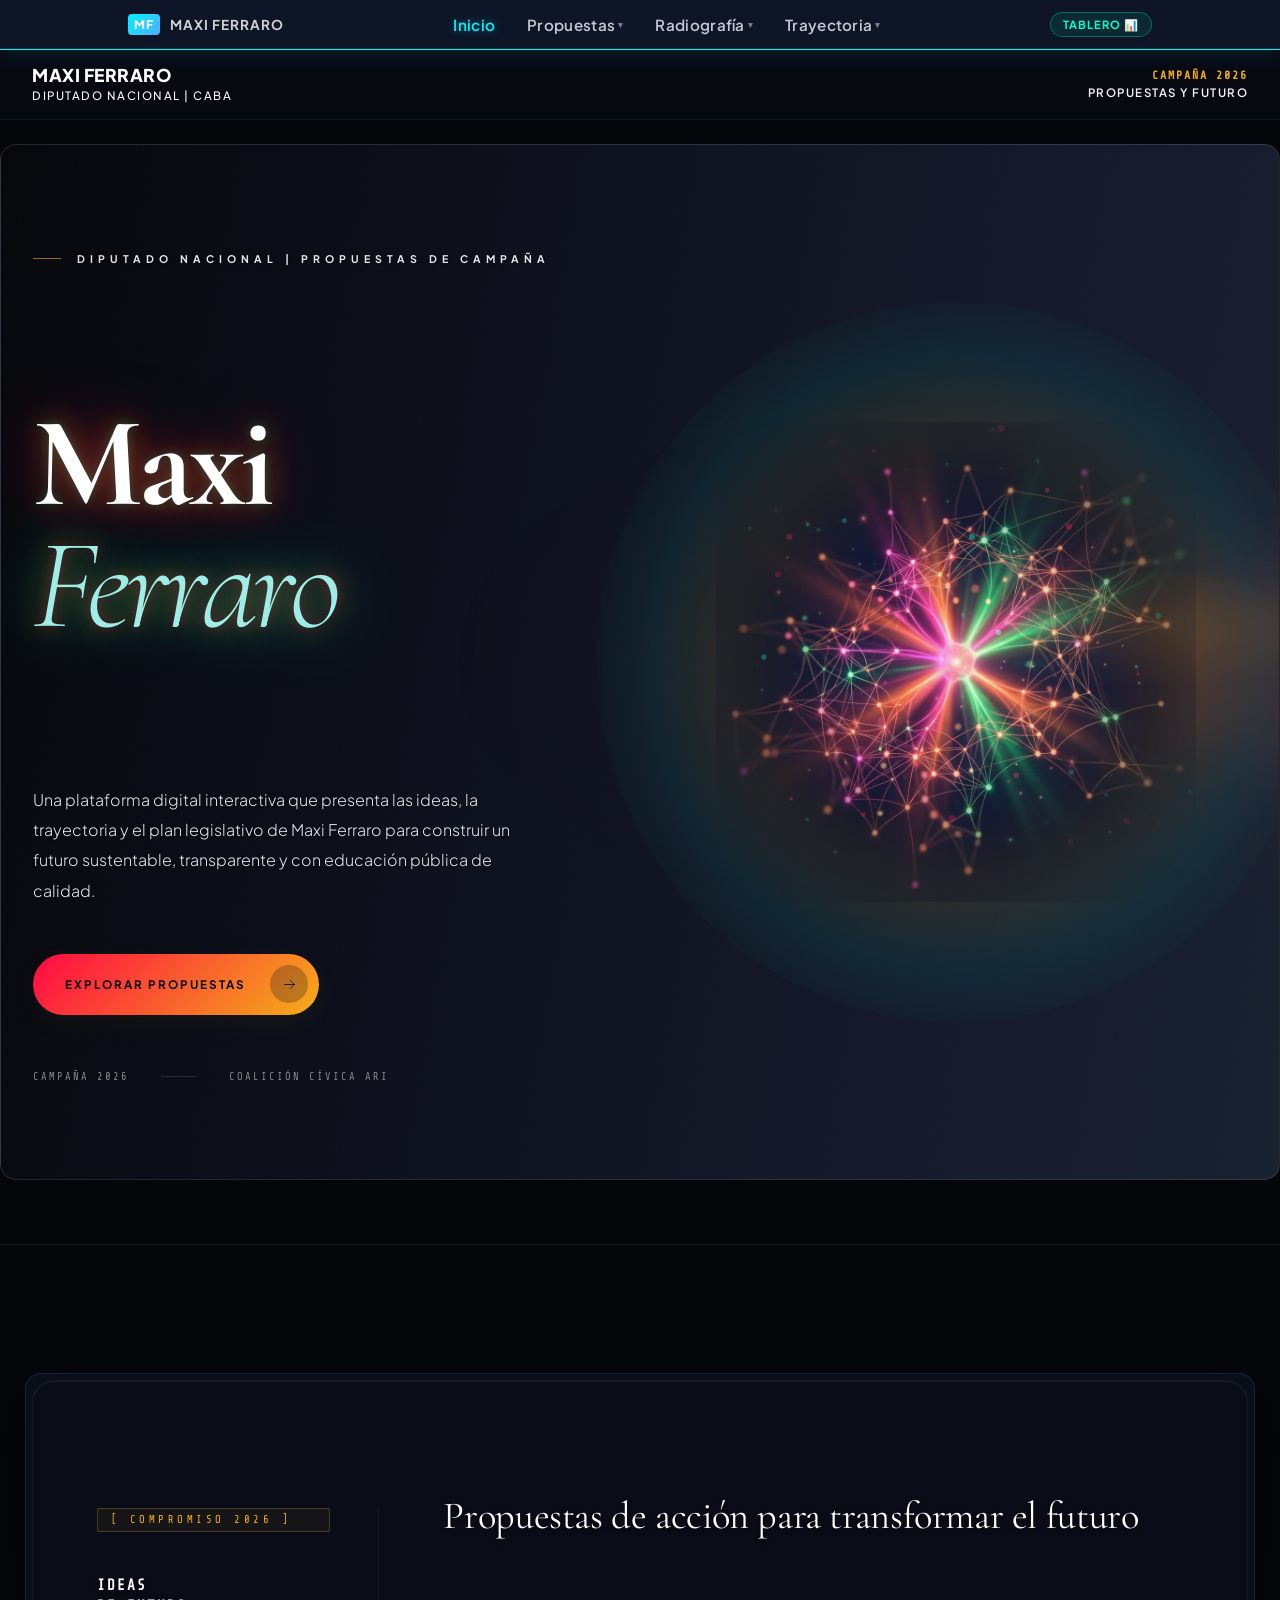
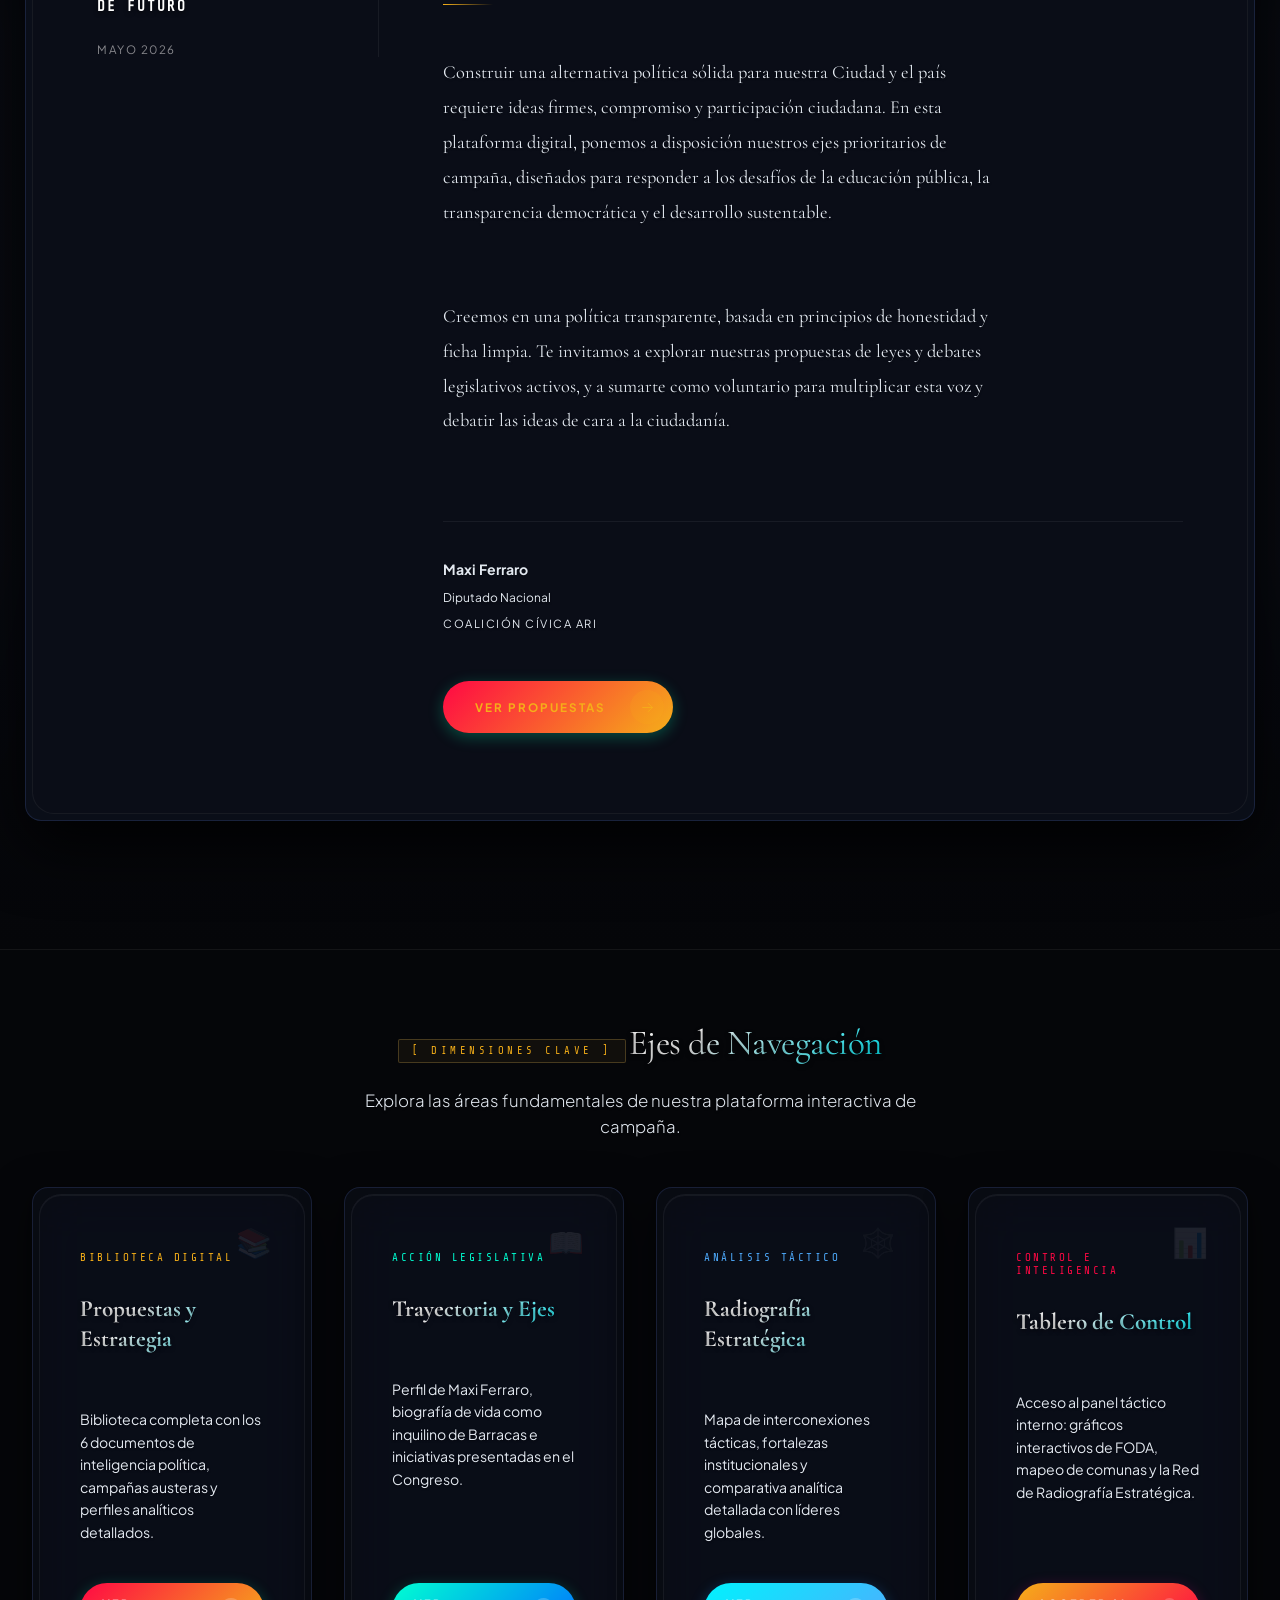
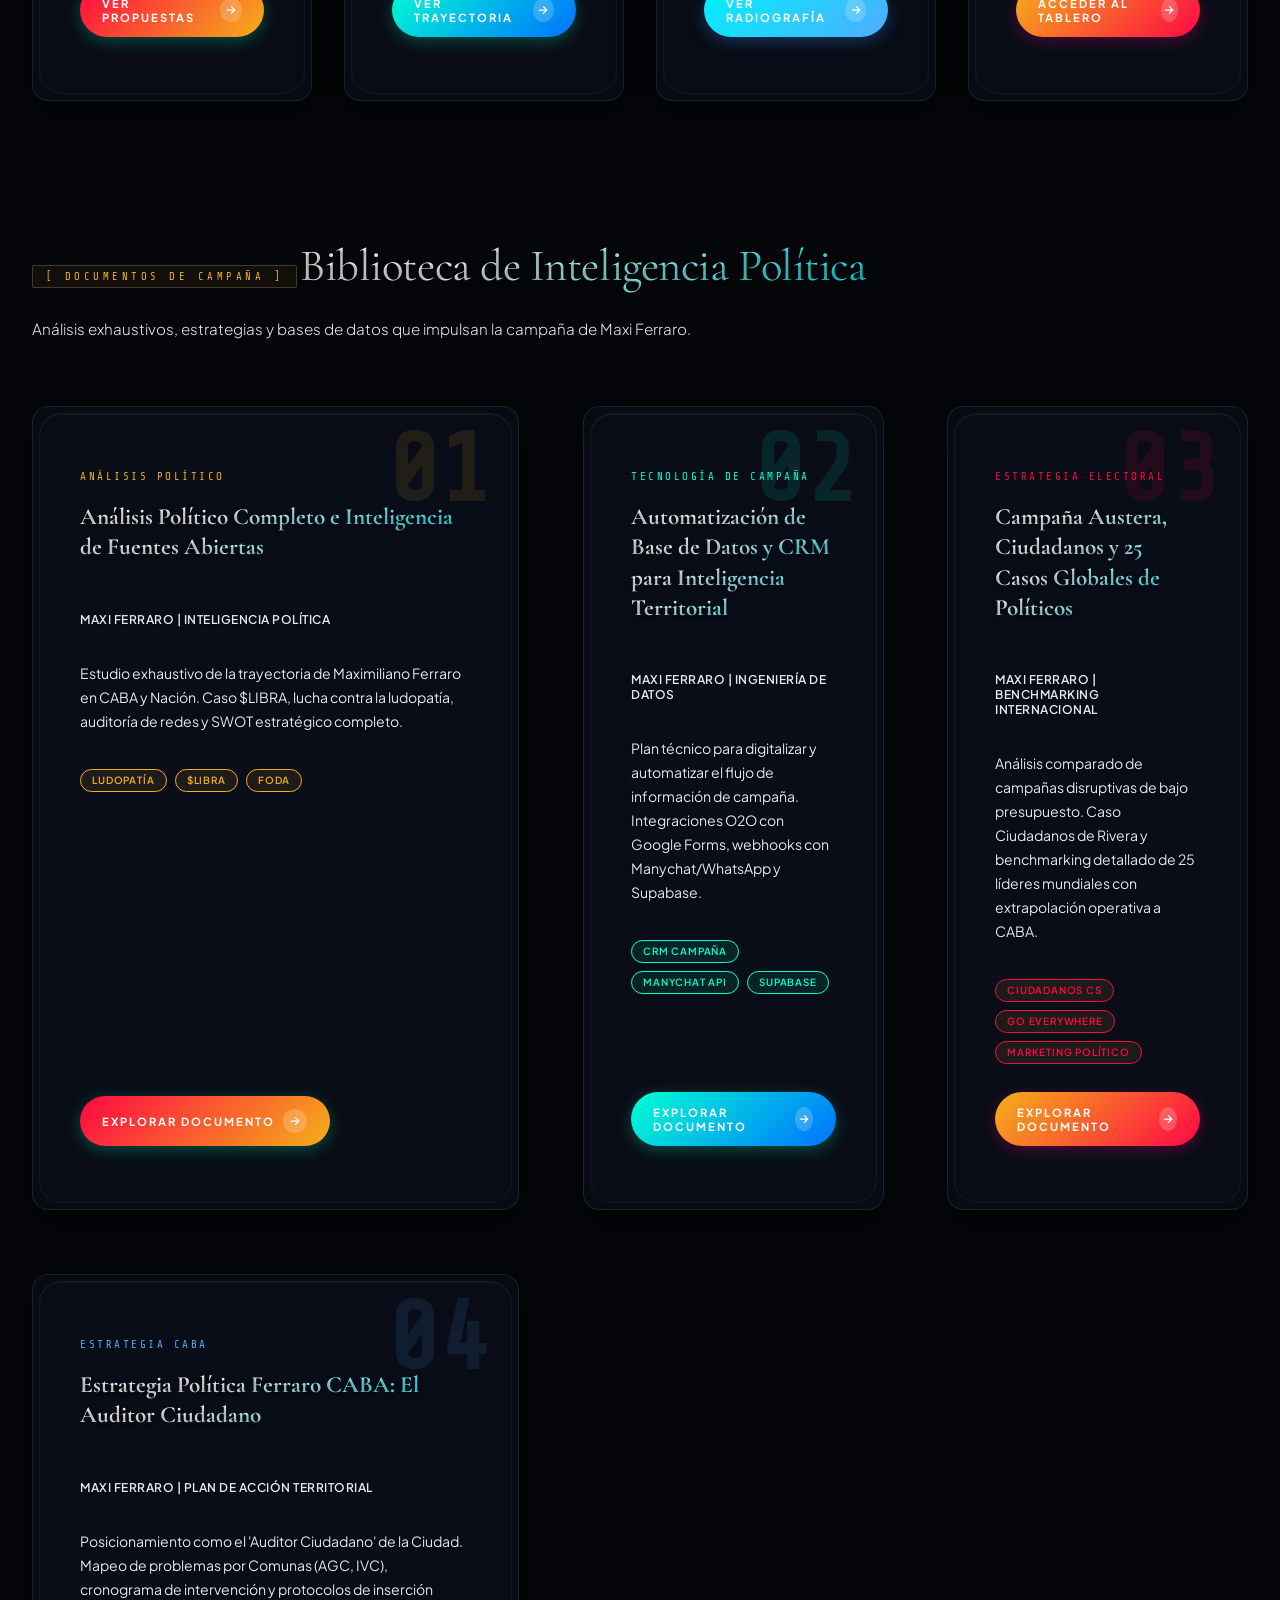
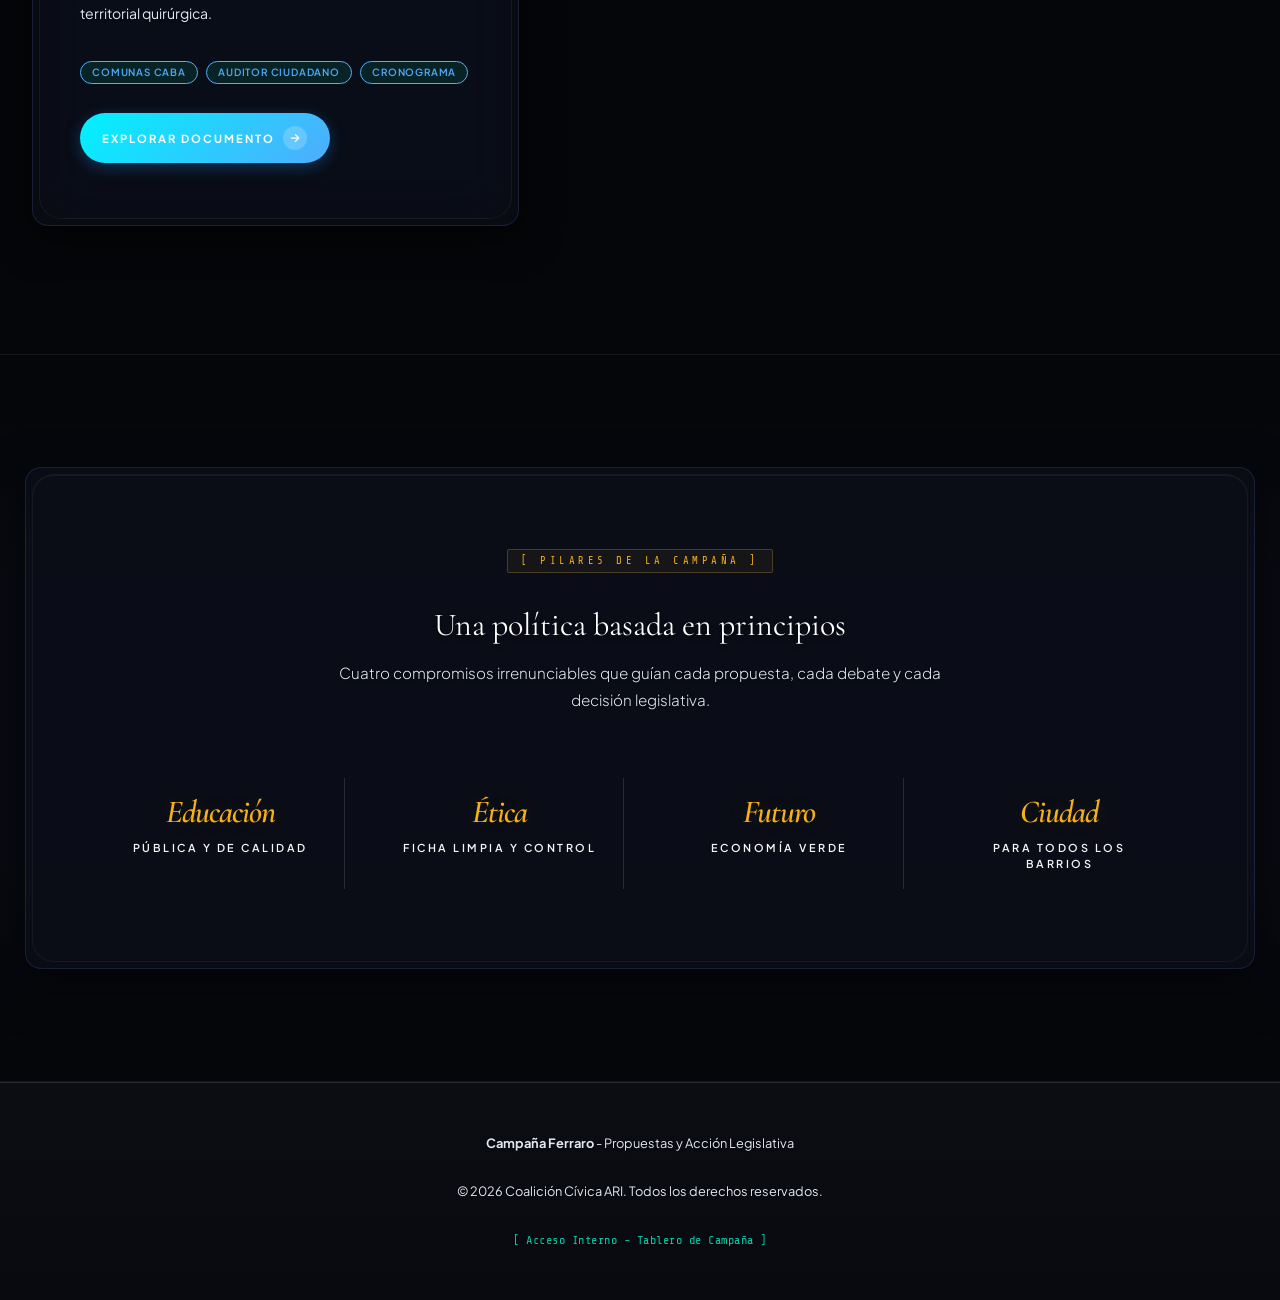
==== commit 9618b16e: "fix: swap Radiografia & Trayectoria sections, replace 'dolores' with 'problemas', and verify markdow" ====
--- a/index.html
+++ b/index.html
@@ -41,19 +41,19 @@
                     </div>
                 </div>
                 <div class="nav-item-dropdown">
+                    <a href="#radiografia" class="nav-link" data-page="page-radiografia" id="link-radiografia">Radiografía <span class="chevron-down">▾</span></a>
+                    <div class="navbar-dropdown">
+                        <a href="#radiografia-red" class="dropdown-item">🕸️ Mapa de Nodos</a>
+                        <a href="#radiografia-analisis" class="dropdown-item">🌎 Políticos Comparados</a>
+                        <a href="#radiografia-territorio" class="dropdown-item">🏙️ Acción Territorial</a>
+                    </div>
+                </div>
+                <div class="nav-item-dropdown">
                     <a href="#nosotros" class="nav-link" data-page="page-nosotros" id="link-nosotros">Trayectoria <span class="chevron-down">▾</span></a>
                     <div class="navbar-dropdown">
                         <a href="#biografia-seccion" class="dropdown-item">📖 Biografía</a>
                         <a href="#ejes-partidarios" class="dropdown-item">🏛️ Ejes Parlamentarios</a>
                         <a href="#iniciativas-legislativas" class="dropdown-item">📝 Iniciativas Legislativas</a>
-                    </div>
-                </div>
-                <div class="nav-item-dropdown">
-                    <a href="#radiografia" class="nav-link" data-page="page-radiografia" id="link-radiografia">Radiografía <span class="chevron-down">▾</span></a>
-                    <div class="navbar-dropdown">
-                        <a href="#radiografia-red" class="dropdown-item">🕸️ Mapa de Nodos</a>
-                        <a href="#radiografia-analisis" class="dropdown-item">🌎 Políticos Comparados</a>
-                        <a href="#radiografia-territorio" class="dropdown-item">🏙️ Acción Territorial</a>
                     </div>
                 </div>
             </nav>
@@ -79,15 +79,15 @@
                 <a href="#doc-campana-austera" class="mobile-drawer-sub-link">🌍 Campaña Austera y Políticos</a>
                 <a href="#doc-estrategia-caba" class="mobile-drawer-sub-link">🏙️ Estrategia CABA</a>
                 
+                <a href="#radiografia" class="mobile-drawer-link" data-page="page-radiografia">Radiografía</a>
+                <a href="#radiografia-red" class="mobile-drawer-sub-link">🕸️ Mapa de Nodos</a>
+                <a href="#radiografia-analisis" class="mobile-drawer-sub-link">🌎 Políticos Comparados</a>
+                <a href="#radiografia-territorio" class="mobile-drawer-sub-link">🏙️ Acción Territorial</a>
+
                 <a href="#nosotros" class="mobile-drawer-link" data-page="page-nosotros">Trayectoria</a>
                 <a href="#biografia-seccion" class="mobile-drawer-sub-link">📖 Biografía</a>
                 <a href="#ejes-partidarios" class="mobile-drawer-sub-link">🏛️ Ejes Parlamentarios</a>
                 <a href="#iniciativas-legislativas" class="mobile-drawer-sub-link">📝 Iniciativas Legislativas</a>
-                
-                <a href="#radiografia" class="mobile-drawer-link" data-page="page-radiografia">Radiografía</a>
-                <a href="#radiografia-red" class="mobile-drawer-sub-link">🕸️ Mapa de Nodos</a>
-                <a href="#radiografia-analisis" class="mobile-drawer-sub-link">🌎 Políticos Comparados</a>
-                <a href="#radiografia-territorio" class="mobile-drawer-sub-link">🏙️ Acción Territorial</a>
 
                 <span class="mobile-drawer-section-title">Análisis</span>
                 <a href="#dashboard" class="mobile-drawer-link" data-page="page-dashboard">📊 Tablero de Campaña</a>
@@ -114,6 +114,692 @@
         </header>
 
     <main class="magazine-container">
+
+        <div id="page-radiografia" class="page-view" role="tabpanel" aria-labelledby="link-radiografia">
+            
+            <!-- Directorio de la Sección -->
+            <div class="page-directory">
+                <a href="#radiografia-red" class="directory-item" onclick="window.scrollTo({top: document.getElementById('radiografia-red').offsetTop - 80, behavior: 'smooth'}); return false;">
+                    <span style="font-family: var(--font-mono); font-size: 0.65rem; color: var(--color-azul-anchor); letter-spacing: 1.5px; text-transform: uppercase;">[ SECCIÓN 01 ]</span>
+                    <span style="font-family: var(--font-serif); font-size: 1.1rem; font-weight: bold; margin: 0.2rem 0; color: #fff;">Mapa de Nodos</span>
+                    <span style="font-size: 0.72rem; color: var(--color-texto-muted);">Red interactiva de fortalezas y desafíos clave de Maxi.</span>
+                </a>
+                <a href="#radiografia-analisis" class="directory-item" onclick="window.scrollTo({top: document.getElementById('radiografia-analisis').offsetTop - 80, behavior: 'smooth'}); return false;">
+                    <span style="font-family: var(--font-mono); font-size: 0.65rem; color: var(--color-naranja); letter-spacing: 1.5px; text-transform: uppercase;">[ SECCIÓN 02 ]</span>
+                    <span style="font-family: var(--font-serif); font-size: 1.1rem; font-weight: bold; margin: 0.2rem 0; color: #fff;">Políticos Comparados</span>
+                    <span style="font-size: 0.72rem; color: var(--color-texto-muted);">Análisis de perfiles y explotación de beneficios para popularidad.</span>
+                </a>
+                <a href="#radiografia-territorio" class="directory-item" onclick="window.scrollTo({top: document.getElementById('radiografia-territorio').offsetTop - 80, behavior: 'smooth'}); return false;">
+                    <span style="font-family: var(--font-mono); font-size: 0.65rem; color: var(--color-verde); letter-spacing: 1.5px; text-transform: uppercase;">[ SECCIÓN 03 ]</span>
+                    <span style="font-family: var(--font-serif); font-size: 1.1rem; font-weight: bold; margin: 0.2rem 0; color: #fff;">Acción Territorial</span>
+                    <span style="font-size: 0.72rem; color: var(--color-texto-muted);">Estrategia de penetración barrial y "Auditor Ciudadano".</span>
+                </a>
+            </div>
+
+            <!-- Sección 1: Red Táctica Interactiva -->
+            <section id="radiografia-red" class="institucion-seccion" style="padding-bottom: 4rem; padding-top: 2rem;">
+                <div style="max-width: 1100px; margin: 0 auto; padding: 0 2rem;">
+                    <div style="text-align: center; margin-bottom: 3rem;">
+                        <span class="mono-tag" style="color: var(--color-azul-anchor); border-color: var(--color-azul-anchor);">[ RADIOGRAFÍA ESTRATÉGICA: RED TÁCTICA ]</span>
+                        <h2 style="font-family: var(--font-serif); font-size: 2.2rem; font-weight: 400; margin: 1rem 0; color: #fff;">Mapeo de Nodos Tácticos</h2>
+                        <p style="color: var(--color-texto-dm); font-size: 1.05rem; line-height: 1.9; max-width: 65ch; margin: 0 auto;">
+                            Hacé clic en los nodos de la red para explorar las fortalezas consolidadas y las vulnerabilidades estratégicas identificadas en el ecosistema porteño de campaña.
+                        </p>
+                    </div>
+
+                    <div class="radiografia-container double-bezel-outer" style="border: 1px solid var(--color-linea); border-radius: var(--radius-xl); overflow: hidden; box-shadow: 0 16px 48px rgba(0,0,0,0.6);">
+                        <div class="radiografia-inner double-bezel-inner" style="display: grid; grid-template-columns: 1.25fr 1fr; min-height: 520px;">
+                            
+                            <!-- Panel Izquierdo: Red Interactiva (Obsidian Graph View) -->
+                            <div class="radiografia-network-side" style="height: 100%; min-height: 440px; display: flex; justify-content: center; align-items: center; border-right: 1px solid var(--color-linea);">
+                                <div class="network-canvas" id="network-canvas" style="position: relative; width: 400px; height: 400px;">
+                                    <!-- Hub Central (El Vault) -->
+                                    <div class="network-hub" style="position: absolute; top: 200px; left: 200px; transform: translate(-50%, -50%); width: 90px; height: 90px; display: flex; justify-content: center; align-items: center; font-family: var(--font-mono); font-size: 0.72rem; letter-spacing: 1.5px; z-index: 10;">
+                                        <span class="hub-label" style="text-align: center; line-height: 1.2; font-weight: 800;">MAXI<br>FERRARO</span>
+                                    </div>
+                                    
+                                    <!-- Líneas Conectoras en SVG (Conexiones Internodo) -->
+                                    <svg class="network-links" style="position: absolute; top: 0; left: 0; width: 100%; height: 100%; pointer-events: none; z-index: 5;">
+                                        <!-- Conexiones Radiales al Core -->
+                                        <line id="line-edu" x1="200" y1="200" x2="200" y2="80" stroke="var(--color-naranja)" stroke-dasharray="4" opacity="0.3" stroke-width="1.2" />
+                                        <line id="line-transp" x1="200" y1="200" x2="310" y2="150" stroke="var(--color-verde)" stroke-dasharray="4" opacity="0.3" stroke-width="1.2" />
+                                        <line id="line-amb" x1="200" y1="200" x2="270" y2="290" stroke="var(--color-fucsia)" stroke-dasharray="4" opacity="0.3" stroke-width="1.2" />
+                                        <line id="line-estruc" x1="200" y1="200" x2="130" y2="290" stroke="var(--color-azul-anchor)" stroke-dasharray="4" opacity="0.3" stroke-width="1.2" />
+                                        <line id="line-electoral" x1="200" y1="200" x2="90" y2="150" stroke="var(--color-fucsia)" stroke-dasharray="4" opacity="0.3" stroke-width="1.2" />
+                                        
+                                        <!-- Conexiones Internodos (Bóveda de Conocimiento) -->
+                                        <line id="line-edu-transp" x1="200" y1="80" x2="310" y2="150" stroke="var(--color-verde)" stroke-dasharray="3" opacity="0.25" stroke-width="1" />
+                                        <line id="line-edu-amb" x1="200" y1="80" x2="270" y2="290" stroke="var(--color-fucsia)" stroke-dasharray="3" opacity="0.25" stroke-width="1" />
+                                        <line id="line-transp-estruc" x1="310" y1="150" x2="130" y2="290" stroke="var(--color-azul-anchor)" stroke-dasharray="3" opacity="0.25" stroke-width="1" />
+                                        <line id="line-amb-electoral" x1="270" y1="290" x2="90" y2="150" stroke="var(--color-fucsia)" stroke-dasharray="3" opacity="0.25" stroke-width="1" />
+                                        <line id="line-electoral-edu" x1="90" y1="150" x2="200" y2="80" stroke="var(--color-naranja)" stroke-dasharray="3" opacity="0.25" stroke-width="1" />
+                                        <line id="line-estruc-electoral" x1="130" y1="290" x2="90" y2="150" stroke="var(--color-azul-anchor)" stroke-dasharray="3" opacity="0.25" stroke-width="1" />
+                                        <line id="line-amb-estruc" x1="270" y1="290" x2="130" y2="290" stroke="var(--color-azul-anchor)" stroke-dasharray="3" opacity="0.25" stroke-width="1" />
+                                    </svg>
+                                    
+                                    <!-- Nodos del Vault -->
+                                    <!-- Nodo 1: Educación -->
+                                    <div class="network-node node-edu active" data-target="info-edu" style="position: absolute; top: 80px; left: 200px; transform: translate(-50%, -50%);" title="[[Educación]]">
+                                        <div class="node-pulse pulse-naranja"></div>
+                                        <span class="node-icon">📚</span>
+                                        <span class="node-tag-label" style="position: absolute; top: 115%; font-size: 0.58rem; font-weight: 700; color: var(--color-texto-muted); text-transform: uppercase; letter-spacing: 1.2px; white-space: nowrap;">[[Educación]]</span>
+                                    </div>
+                                    <!-- Nodo 2: Transparencia -->
+                                    <div class="network-node node-transp" data-target="info-transp" style="position: absolute; top: 150px; left: 310px; transform: translate(-50%, -50%);" title="[[Transparencia]]">
+                                        <div class="node-pulse pulse-verde"></div>
+                                        <span class="node-icon">⚖️</span>
+                                        <span class="node-tag-label" style="position: absolute; top: 115%; font-size: 0.58rem; font-weight: 700; color: var(--color-texto-muted); text-transform: uppercase; letter-spacing: 1.2px; white-space: nowrap;">[[Transparencia]]</span>
+                                    </div>
+                                    <!-- Nodo 3: Ambiente -->
+                                    <div class="network-node node-amb" data-target="info-amb" style="position: absolute; top: 290px; left: 270px; transform: translate(-50%, -50%);" title="[[Ambiente]]">
+                                        <div class="node-pulse pulse-fucsia"></div>
+                                        <span class="node-icon">🌱</span>
+                                        <span class="node-tag-label" style="position: absolute; top: 115%; font-size: 0.58rem; font-weight: 700; color: var(--color-texto-muted); text-transform: uppercase; letter-spacing: 1.2px; white-space: nowrap;">[[Ambiente]]</span>
+                                    </div>
+                                    <!-- Nodo 4: Estructura -->
+                                    <div class="network-node node-estruc" data-target="info-estruc" style="position: absolute; top: 290px; left: 130px; transform: translate(-50%, -50%);" title="[[Estructura]]">
+                                        <div class="node-pulse pulse-azul"></div>
+                                        <span class="node-icon">🔗</span>
+                                        <span class="node-tag-label" style="position: absolute; top: 115%; font-size: 0.58rem; font-weight: 700; color: var(--color-texto-muted); text-transform: uppercase; letter-spacing: 1.2px; white-space: nowrap;">[[Estructura]]</span>
+                                    </div>
+                                    <!-- Nodo 5: Electoral -->
+                                    <div class="network-node node-electoral" data-target="info-electoral" style="position: absolute; top: 150px; left: 90px; transform: translate(-50%, -50%);" title="[[Electoral]]">
+                                        <div class="node-pulse pulse-fucsia-azul"></div>
+                                        <span class="node-icon">🗳️</span>
+                                        <span class="node-tag-label" style="position: absolute; top: 115%; font-size: 0.58rem; font-weight: 700; color: var(--color-texto-muted); text-transform: uppercase; letter-spacing: 1.2px; white-space: nowrap;">[[Electoral]]</span>
+                                    </div>
+                                </div>
+                            </div>
+                            
+                            <!-- Panel Derecho: Visor de Notas de Obsidian -->
+                            <div class="radiografia-info-side" style="padding: 1.5rem; display: flex; align-items: center;">
+                                <div class="obsidian-note-container">
+                                    <!-- Cabecera de la Nota (Pestaña Obsidian) -->
+                                    <div class="obsidian-note-header">
+                                        <div class="obsidian-note-tab">
+                                            <span style="font-size: 0.8rem;">📝</span>
+                                            <span id="obsidian-tab-title" style="letter-spacing: 0.5px;">vault://notes/Educación.md</span>
+                                        </div>
+                                        <div style="display: flex; gap: 0.8rem; font-size: 0.68rem; align-items: center;">
+                                            <span style="color: #00e5a3; font-weight: 600;"><span style="font-size: 0.6rem;">👁️</span> Vista de Nota</span>
+                                            <span style="opacity: 0.45; cursor: not-allowed;"><span style="font-size: 0.6rem;">✏️</span> Editar</span>
+                                            <span style="opacity: 0.45;">⚙️</span>
+                                        </div>
+                                    </div>
+                                    
+                                    <!-- Contenido de la Nota -->
+                                    <div class="obsidian-note-content">
+                                        
+                                        <!-- Nota 1: Educación -->
+                                        <div class="info-card active" id="info-edu" data-tab-name="vault://notes/Educación.md">
+                                            <!-- YAML Frontmatter Properties -->
+                                            <div class="obsidian-yaml">
+                                                <div><span class="obsidian-yaml-key">type</span>: <span class="obsidian-yaml-val">fortaleza</span></div>
+                                                <div><span class="obsidian-yaml-key">dimension</span>: <span class="obsidian-yaml-val">social_educacion</span></div>
+                                                <div><span class="obsidian-yaml-key">status</span>: <span class="obsidian-yaml-val">active</span></div>
+                                                <div><span class="obsidian-yaml-key">tags</span>: <span class="obsidian-yaml-val">[<a class="obsidian-tag-badge">#unicaba</a>, <a class="obsidian-tag-badge">#polo-walsh</a>, <a class="obsidian-tag-badge">#180-dias</a>]</span></div>
+                                            </div>
+                                            
+                                            <h3 style="font-family: var(--font-serif); font-size: 1.55rem; font-weight: 400; color: #fff; margin-bottom: 1.2rem;">📚 <span class="obsidian-wiki-link" data-wiki="info-edu" style="cursor: pointer; text-decoration: underline; color: var(--color-naranja);">[[Educación]]</span>: Reforma Escolar y Control</h3>
+                                            
+                                            <p style="font-size: 0.9rem; color: var(--color-texto-dm); margin-bottom: 1.5rem; line-height: 1.75;">
+                                                Trayectoria y liderazgo en defense de la formación pública. Representa un activo clave en la articulación de propuestas técnicas ante docentes y estudiantes del distrito.
+                                            </p>
+                                            
+                                            <h4 class="obsidian-section-title">Hitos Investigativos &amp; Gestión de Crisis</h4>
+                                            
+                                            <p style="font-size: 0.88rem; color: var(--color-texto-dm); line-height: 1.7; margin-bottom: 1.2rem;">
+                                                • <strong>Resistencia a la UniCABA (2017-2018):</strong> Como presidente de la Comisión de Educación, lideró las audiencias que evitaron el cierre de los 29 históricos institutos terciarios de formación docente. Negoció el dictamen de coexistencia aprobado por 34 a 26 votos en la sesión del 22 de noviembre de 2018. [[UniCABA_Auditoría]]
+                                            </p>
+                                            
+                                            <p style="font-size: 0.88rem; color: var(--color-texto-dm); line-height: 1.7; margin-bottom: 1.2rem;">
+                                                • <strong>Polo Walsh e Infraestructura (Comuna 8):</strong> Inspeccionó de forma sorpresiva las instalaciones del Polo Walsh en Soldati, denunciando la presencia de roedores e infestación en lactarios. Esto cruzó la agenda de educación con el problema del corredor del sur de CABA. [[Polo_Walsh_Auditoría]]
+                                            </p>
+                                            
+                                            <p style="font-size: 0.88rem; color: var(--color-texto-dm); line-height: 1.7; margin-bottom: 1.2rem;">
+                                                • <strong>Servicio Esencial y Conectividad:</strong> Impulsor del proyecto nacional de Servicio Educativo Esencial para blindar los 180 días de clases y el financiamiento de fibra óptica simétrica en consorcios escolares. [[Servicio_Educativo_Esencial]]
+                                            </p>
+                                            
+                                            <h4 class="obsidian-section-title">Tareas de Auditoría</h4>
+                                            <ul class="obsidian-checklist">
+                                                <li class="obsidian-checklist-item">
+                                                    <span class="obsidian-checkbox checked"></span>
+                                                    <span>Dictaminar coexistencia para salvar profesorados.</span>
+                                                </li>
+                                                <li class="obsidian-checklist-item">
+                                                    <span class="obsidian-checkbox checked"></span>
+                                                    <span>Media sanción de Servicio Educativo Esencial en Diputados.</span>
+                                                </li>
+                                                <li class="obsidian-checklist-item">
+                                                    <span class="obsidian-checkbox unchecked"></span>
+                                                    <span>Auditar presupuesto del Ministerio de Educación de CABA en infraestructura del sur.</span>
+                                                </li>
+                                            </ul>
+                                            
+                                            <div class="info-metrics" style="display: flex; gap: 2rem; margin-top: 1.5rem; border-top: 1px solid rgba(255,255,255,0.06); padding-top: 1.25rem;">
+                                                <div class="info-metric-item" style="display: flex; flex-direction: column;">
+                                                    <span class="metric-num" style="font-family: var(--font-mono); font-size: 1.5rem; font-weight: 700; color: var(--color-naranja);">180</span>
+                                                    <span class="metric-txt" style="font-size: 0.65rem; color: var(--color-texto-muted); font-weight: 600; text-transform: uppercase; letter-spacing: 0.8px; margin-top: 0.2rem;">Días de Clases</span>
+                                                </div>
+                                                <div class="info-metric-item" style="display: flex; flex-direction: column;">
+                                                    <span class="metric-num" style="font-family: var(--font-mono); font-size: 1.5rem; font-weight: 700; color: var(--color-naranja);">29</span>
+                                                    <span class="metric-txt" style="font-size: 0.65rem; color: var(--color-texto-muted); font-weight: 600; text-transform: uppercase; letter-spacing: 0.8px; margin-top: 0.2rem;">Terciarios Protegidos</span>
+                                                </div>
+                                            </div>
+                                        </div>
+                                        
+                                        <!-- Nota 2: Transparencia -->
+                                        <div class="info-card" id="info-transp" style="display: none;" data-tab-name="vault://notes/Transparencia.md">
+                                            <!-- YAML Frontmatter Properties -->
+                                            <div class="obsidian-yaml">
+                                                <div><span class="obsidian-yaml-key">type</span>: <span class="obsidian-yaml-val">fortaleza</span></div>
+                                                <div><span class="obsidian-yaml-key">dimension</span>: <span class="obsidian-yaml-val">integridad_institucional</span></div>
+                                                <div><span class="obsidian-yaml-key">status</span>: <span class="obsidian-yaml-val">high_priority</span></div>
+                                                <div><span class="obsidian-yaml-key">tags</span>: <span class="obsidian-yaml-val">[<a class="obsidian-tag-badge">#caso-libra</a>, <a class="obsidian-tag-badge">#dnu-side</a>, <a class="obsidian-tag-badge">#ficha-limpia</a>]</span></div>
+                                            </div>
+                                            
+                                            <h3 style="font-family: var(--font-serif); font-size: 1.55rem; font-weight: 400; color: #fff; margin-bottom: 1.2rem;">⚖️ <span class="obsidian-wiki-link" data-wiki="info-transp" style="cursor: pointer; text-decoration: underline; color: var(--color-verde);">[[Transparencia]]</span>: Fiscalización y Ficha Limpia</h3>
+                                            
+                                            <p style="font-size: 0.9rem; color: var(--color-texto-dm); margin-bottom: 1.5rem; line-height: 1.75;">
+                                                El eje moral innegociable de la Coalición Cívica. Funciona como un elemento diferenciador ético frente a la opacidad presupuestaria y a la triangulación de negocios financieros.
+                                            </p>
+                                            
+                                            <h4 class="obsidian-section-title">Hitos Investigativos &amp; Control Público</h4>
+                                            
+                                            <p style="font-size: 0.88rem; color: var(--color-texto-dm); line-height: 1.7; margin-bottom: 1.2rem;">
+                                                • <strong>Investigación del Caso $LIBRA:</strong> Lideró la Comisión que expuso la estafa Pump & Dump del token promovido en redes oficiales. Redactó el Informe Final de 200 páginas que detalla el desvío y contrato de coimas por $5M USD entre Hayden Davis y Mauricio Novelli. Denunció al fiscal Taiano por obstrucción. [[Caso_$LIBRA]]
+                                            </p>
+                                            
+                                            <p style="font-size: 0.88rem; color: var(--color-texto-dm); line-height: 1.7; margin-bottom: 1.2rem;">
+                                                • <strong>Anulación del Presupuesto SIDE (DNU 656/2024):</strong> Coordinó el rechazo histórico del decreto que asignaba $100.000 millones en fondos reservados sin rendición para espionaje político ilegal, logrando la primera anulación de un DNU presupuestario desde 1983. [[DNU_656_2024]]
+                                            </p>
+                                            
+                                            <p style="font-size: 0.88rem; color: var(--color-texto-dm); line-height: 1.7; margin-bottom: 1.2rem;">
+                                                • <strong>Consenso Ficha Limpia:</strong> Impulsó en la legislatura la ordenanza para inhabilitar postulaciones políticas de personas con fallos de corrupción de segunda instancia. [[Ficha_Limpia]]
+                                            </p>
+                                            
+                                            <h4 class="obsidian-section-title">Tareas de Auditoría</h4>
+                                            <ul class="obsidian-checklist">
+                                                <li class="obsidian-checklist-item">
+                                                    <span class="obsidian-checkbox checked"></span>
+                                                    <span>Derogar DNU de los $100.000M de SIDE en el Congreso.</span>
+                                                </li>
+                                                <li class="obsidian-checklist-item">
+                                                    <span class="obsidian-checkbox checked"></span>
+                                                    <span>Presentar informe forense sobre el Caso $LIBRA y sobornos.</span>
+                                                </li>
+                                                <li class="obsidian-checklist-item">
+                                                    <span class="obsidian-checkbox unchecked"></span>
+                                                    <span>Monitorear e impulsar la causa penal de Taiano y logs DATIP.</span>
+                                                </li>
+                                            </ul>
+                                            
+                                            <div class="info-metrics" style="display: flex; gap: 2rem; margin-top: 1.5rem; border-top: 1px solid rgba(255,255,255,0.06); padding-top: 1.25rem;">
+                                                <div class="info-metric-item" style="display: flex; flex-direction: column;">
+                                                    <span class="metric-num" style="font-family: var(--font-mono); font-size: 1.5rem; font-weight: 700; color: var(--color-verde);">$5M</span>
+                                                    <span class="metric-txt" style="font-size: 0.65rem; color: var(--color-texto-muted); font-weight: 600; text-transform: uppercase; letter-spacing: 0.8px; margin-top: 0.2rem;">Coimas Davis-Novelli</span>
+                                                </div>
+                                                <div class="info-metric-item" style="display: flex; flex-direction: column;">
+                                                    <span class="metric-num" style="font-family: var(--font-mono); font-size: 1.5rem; font-weight: 700; color: var(--color-verde);">$100K M</span>
+                                                    <span class="metric-txt" style="font-size: 0.65rem; color: var(--color-texto-muted); font-weight: 600; text-transform: uppercase; letter-spacing: 0.8px; margin-top: 0.2rem;">Frenado Fondos SIDE</span>
+                                                </div>
+                                            </div>
+                                        </div>
+                                        
+                                        <!-- Nota 3: Ambiente -->
+                                        <div class="info-card" id="info-amb" style="display: none;" data-tab-name="vault://notes/Ambiente_y_CUR.md">
+                                            <!-- YAML Frontmatter Properties -->
+                                            <div class="obsidian-yaml">
+                                                <div><span class="obsidian-yaml-key">type</span>: <span class="obsidian-yaml-val">fortaleza</span></div>
+                                                <div><span class="obsidian-yaml-key">dimension</span>: <span class="obsidian-yaml-val">desarrollo_urbano</span></div>
+                                                <div><span class="obsidian-yaml-key">status</span>: <span class="obsidian-yaml-val">active</span></div>
+                                                <div><span class="obsidian-yaml-key">tags</span>: <span class="obsidian-yaml-val">[<a class="obsidian-tag-badge">#codigo-urbanistico</a>, <a class="obsidian-tag-badge">#escazu</a>, <a class="obsidian-tag-badge">#basura</a>]</span></div>
+                                            </div>
+                                            
+                                            <h3 style="font-family: var(--font-serif); font-size: 1.55rem; font-weight: 400; color: #fff; margin-bottom: 1.2rem;">🌱 <span class="obsidian-wiki-link" data-wiki="info-amb" style="cursor: pointer; text-decoration: underline; color: var(--color-fucsia);">[[Ambiente y CUR]]</span>: Desarrollo y Agenda Verde</h3>
+                                            
+                                            <p style="font-size: 0.9rem; color: var(--color-texto-dm); margin-bottom: 1.5rem; line-height: 1.75;">
+                                                Defensa del asoleamiento residencial, del arbolado público y del reciclado circular barrial frente a la especulación de las constructoras aliadas al poder local.
+                                            </p>
+                                            
+                                            <h4 class="obsidian-section-title">Fiscalización del Territorio</h4>
+                                            
+                                            <p style="font-size: 0.88rem; color: var(--color-texto-dm); line-height: 1.7; margin-bottom: 1.2rem;">
+                                                • <strong>Freno al Código Urbanístico (CUR):</strong> Campaña persistente contra excepciones edilicias abusivas que blanquean obras de hasta 5.000 m² en áreas puramente residenciales de Colegiales, Recoleta y Palermo, saturando la red cloacal. [[Código_Urbanístico]]
+                                            </p>
+                                            
+                                            <p style="font-size: 0.88rem; color: var(--color-texto-dm); line-height: 1.7; margin-bottom: 1.2rem;">
+                                                • <strong>Acuerdo Regional de Escazú:</strong> Impulsor clave de la ratificación parlamentaria del acuerdo que garantiza acceso a datos y justicia ambiental en pleitos vecinales por espacios verdes. [[Acuerdo_de_Escazú]]
+                                            </p>
+                                            
+                                            <p style="font-size: 0.88rem; color: var(--color-texto-dm); line-height: 1.7; margin-bottom: 1.2rem;">
+                                                • <strong>Auditoría de Higiene y Recolección:</strong> Inspección de los contratos viciados del servicio de basura en CABA, cruzando datos de pliegos prorrogados de forma irregular con la suciedad urbana. [[Licitación_Basura]]
+                                            </p>
+                                            
+                                            <h4 class="obsidian-section-title">Tareas de Auditoría</h4>
+                                            <ul class="obsidian-checklist">
+                                                <li class="obsidian-checklist-item">
+                                                    <span class="obsidian-checkbox checked"></span>
+                                                    <span>Ratificar Acuerdo de Escazú en la Cámara Nacional.</span>
+                                                </li>
+                                                <li class="obsidian-checklist-item">
+                                                    <span class="obsidian-checkbox unchecked"></span>
+                                                    <span>Mapear y judicializar las excepciones edilicias del CUR mayores a 5.000m² en Comunas 2, 13 y 14.</span>
+                                                </li>
+                                                <li class="obsidian-checklist-item">
+                                                    <span class="obsidian-checkbox unchecked"></span>
+                                                    <span>Denunciar la prórroga ilegal de contratos de higiene urbana en CABA.</span>
+                                                </li>
+                                            </ul>
+                                            
+                                            <div class="info-metrics" style="display: flex; gap: 2rem; margin-top: 1.5rem; border-top: 1px solid rgba(255,255,255,0.06); padding-top: 1.25rem;">
+                                                <div class="info-metric-item" style="display: flex; flex-direction: column;">
+                                                    <span class="metric-num" style="font-family: var(--font-mono); font-size: 1.5rem; font-weight: 700; color: var(--color-fucsia);">5.000m²</span>
+                                                    <span class="metric-txt" style="font-size: 0.65rem; color: var(--color-texto-muted); font-weight: 600; text-transform: uppercase; letter-spacing: 0.8px; margin-top: 0.2rem;">Límite de Excepción</span>
+                                                </div>
+                                                <div class="info-metric-item" style="display: flex; flex-direction: column;">
+                                                    <span class="metric-num" style="font-family: var(--font-mono); font-size: 1.5rem; font-weight: 700; color: var(--color-fucsia);">Escazú</span>
+                                                    <span class="metric-txt" style="font-size: 0.65rem; color: var(--color-texto-muted); font-weight: 600; text-transform: uppercase; letter-spacing: 0.8px; margin-top: 0.2rem;">Ratificación Ambiental</span>
+                                                </div>
+                                            </div>
+                                        </div>
+                                        
+                                        <!-- Nota 4: Estructura -->
+                                        <div class="info-card" id="info-estruc" style="display: none;" data-tab-name="vault://notes/Estructura_Partidaria.md">
+                                            <!-- YAML Frontmatter Properties -->
+                                            <div class="obsidian-yaml">
+                                                <div><span class="obsidian-yaml-key">type</span>: <span class="obsidian-yaml-val">desafio</span></div>
+                                                <div><span class="obsidian-yaml-key">dimension</span>: <span class="obsidian-yaml-val">organizacion_partidaria</span></div>
+                                                <div><span class="obsidian-yaml-key">status</span>: <span class="obsidian-yaml-val">development</span></div>
+                                                <div><span class="obsidian-yaml-key">tags</span>: <span class="obsidian-yaml-val">[<a class="obsidian-tag-badge">#crm-supabase</a>, <a class="obsidian-tag-badge">#fiscales-digitales</a>, <a class="obsidian-tag-badge">#voluntariado</a>]</span></div>
+                                            </div>
+                                            
+                                            <h3 style="font-family: var(--font-serif); font-size: 1.55rem; font-weight: 400; color: #fff; margin-bottom: 1.2rem;">🔗 <span class="obsidian-wiki-link" data-wiki="info-estruc" style="cursor: pointer; text-decoration: underline; color: var(--color-azul-anchor);">[[Estructura]]</span>: Automatización Orgánica</h3>
+                                            
+                                            <p style="font-size: 0.9rem; color: var(--color-texto-dm); margin-bottom: 1.5rem; line-height: 1.75;">
+                                                Compensación de la asimetría de aparato político frente a los grandes oficialismos urbanos mediante el despliegue de herramientas open-source de recolección y seguridad de datos.
+                                            </p>
+                                            
+                                            <h4 class="obsidian-section-title">Inteligencia de Datos Aplicada</h4>
+                                            
+                                            <p style="font-size: 0.88rem; color: var(--color-texto-dm); line-height: 1.7; margin-bottom: 1.2rem;">
+                                                • <strong>CRM y Postgres en Supabase:</strong> Consolidación de un motor de base de datos relacional para evitar intermediarios comerciales y coordinar de forma encriptada a 50.000 militantes y afiliados. [[Estructura_CRM_Setup]]
+                                            </p>
+                                            
+                                            <p style="font-size: 0.88rem; color: var(--color-texto-dm); line-height: 1.7; margin-bottom: 1.2rem;">
+                                                • <strong>Red de Fiscalización Digital:</strong> Plataforma móvil para reclutamiento, capacitación y coordinación georreferenciada de 1.200 fiscales de mesa, con reporte y digitalización en tiempo real de las actas de escrutinio para el conteo paralelo. [[Fiscales_Digitales]]
+                                            </p>
+                                            
+                                            <p style="font-size: 0.88rem; color: var(--color-texto-dm); line-height: 1.7; margin-bottom: 1.2rem;">
+                                                • <strong>WhatsApp y Webhooks:</strong> Reemplazo del límite de Manychat gratuito (1.000 contactos) por webhooks Node.js programados en Google Antigravity para inyecciones territoriales de audios manzana por manzana. [[WhatsApp_Micro_Audios]]
+                                            </p>
+                                            
+                                            <h4 class="obsidian-section-title">Tareas de Auditoría</h4>
+                                            <ul class="obsidian-checklist">
+                                                <li class="obsidian-checklist-item">
+                                                    <span class="obsidian-checkbox checked"></span>
+                                                    <span>Sincronizar base de datos en Supabase mediante Google Workspace MCP.</span>
+                                                </li>
+                                                <li class="obsidian-checklist-item">
+                                                    <span class="obsidian-checkbox unchecked"></span>
+                                                    <span>Completar la red de 1.200 fiscales con capacitación móvil offline-first.</span>
+                                                </li>
+                                                <li class="obsidian-checklist-item">
+                                                    <span class="obsidian-checkbox unchecked"></span>
+                                                    <span>Integrar base de datos del SUACI con el mapeo del GIS del Vault.</span>
+                                                </li>
+                                            </ul>
+                                            
+                                            <div class="info-metrics" style="display: flex; gap: 2rem; margin-top: 1.5rem; border-top: 1px solid rgba(255,255,255,0.06); padding-top: 1.25rem;">
+                                                <div class="info-metric-item" style="display: flex; flex-direction: column;">
+                                                    <span class="metric-num" style="font-family: var(--font-mono); font-size: 1.5rem; font-weight: 700; color: var(--color-azul-anchor);">50K</span>
+                                                    <span class="metric-txt" style="font-size: 0.65rem; color: var(--color-texto-muted); font-weight: 600; text-transform: uppercase; letter-spacing: 0.8px; margin-top: 0.2rem;">MAUs CRM Gratuitos</span>
+                                                </div>
+                                                <div class="info-metric-item" style="display: flex; flex-direction: column;">
+                                                    <span class="metric-num" style="font-family: var(--font-mono); font-size: 1.5rem; font-weight: 700; color: var(--color-azul-anchor);">1.200</span>
+                                                    <span class="metric-txt" style="font-size: 0.65rem; color: var(--color-texto-muted); font-weight: 600; text-transform: uppercase; letter-spacing: 0.8px; margin-top: 0.2rem;">Fiscales de Control</span>
+                                                </div>
+                                            </div>
+                                        </div>
+                                        
+                                        <!-- Nota 5: Electoral -->
+                                        <div class="info-card" id="info-electoral" style="display: none;" data-tab-name="vault://notes/Inserción_Electoral.md">
+                                            <!-- YAML Frontmatter Properties -->
+                                            <div class="obsidian-yaml">
+                                                <div><span class="obsidian-yaml-key">type</span>: <span class="obsidian-yaml-val">desafio</span></div>
+                                                <div><span class="obsidian-yaml-key">dimension</span>: <span class="obsidian-yaml-val">insercion_territorial</span></div>
+                                                <div><span class="obsidian-yaml-key">status</span>: <span class="obsidian-yaml-val">active</span></div>
+                                                <div><span class="obsidian-yaml-key">tags</span>: <span class="obsidian-yaml-val">[<a class="obsidian-tag-badge">#micro-problemas</a>, <a class="obsidian-tag-badge">#suaci</a>, <a class="obsidian-tag-badge">#subte-users</a>]</span></div>
+                                            </div>
+                                            
+                                            <h3 style="font-family: var(--font-serif); font-size: 1.55rem; font-weight: 400; color: #fff; margin-bottom: 1.2rem;">🗳️ <span class="obsidian-wiki-link" data-wiki="info-electoral" style="cursor: pointer; text-decoration: underline; color: var(--color-fucsia);">[[Electoral]]</span>: Inserción y Micro-Problemas</h3>
+                                            
+                                            <p style="font-size: 0.9rem; color: var(--color-texto-dm); margin-bottom: 1.5rem; line-height: 1.75;">
+                                                El cruce del puente hacia el sur y los sectores populares. Traslación del capital legislativo ético en la resolución directa del metro cuadrado y reclamo barrial.
+                                            </p>
+                                            
+                                            <h4 class="obsidian-section-title">Territorio &amp; Movilidad</h4>
+                                            
+                                            <p style="font-size: 0.88rem; color: var(--color-texto-dm); line-height: 1.7; margin-bottom: 1.2rem;">
+                                                • <strong>Mapeo Táctico del SUACI:</strong> Dirección de caminatas territoriales mediante datasets de reclamos comunales atrasados (luminarias, baches). Visita in situ con la foja presupuestaria pública para confrontar a inspectores de CABA. [[SUACI_Data_Mining]]
+                                            </p>
+                                            
+                                            <p style="font-size: 0.88rem; color: var(--color-texto-dm); line-height: 1.7; margin-bottom: 1.2rem;">
+                                                • <strong>El Vecino Legislador de Barracas:</strong> Uso de su perfil real (inquilino en Barracas, sin auto, usuario de la Línea H y C) para denunciar el abandono de frecuencias del subte y la presencia de vagones con asbesto de asalto a la salud obrera. [[Inquilino_de_Barracas]]
+                                            </p>
+                                            
+                                            <p style="font-size: 0.88rem; color: var(--color-texto-dm); line-height: 1.7; margin-bottom: 1.2rem;">
+                                                • <strong>Cruzada contra la Ludopatía Infantil:</strong> Redactor del dictamen de prohibición de apuestas en menores con media sanción (139 votos a favor en Diputados). Excluye publicidad de casinos en clubes y tarjetas de crédito de menores. [[Ludopatía_Infantil]]
+                                            </p>
+                                            
+                                            <h4 class="obsidian-section-title">Tareas de Auditoría</h4>
+                                            <ul class="obsidian-checklist">
+                                                <li class="obsidian-checklist-item">
+                                                    <span class="obsidian-checkbox checked"></span>
+                                                    <span>Media sanción en Diputados de la ley contra la ludopatía virtual.</span>
+                                                </li>
+                                                <li class="obsidian-checklist-item">
+                                                    <span class="obsidian-checkbox unchecked"></span>
+                                                    <span>Auditoría in situ de la ampliación inconclusa de la línea H de subterráneos.</span>
+                                                </li>
+                                                <li class="obsidian-checklist-item">
+                                                    <span class="obsidian-checkbox unchecked"></span>
+                                                    <span>Lanzar la campaña de Tarjetas Cívicas de Convivencia en comunas comerciales.</span>
+                                                </li>
+                                            </ul>
+                                            
+                                            <div class="info-metrics" style="display: flex; gap: 2rem; margin-top: 1.5rem; border-top: 1px solid rgba(255,255,255,0.06); padding-top: 1.25rem;">
+                                                <div class="info-metric-item" style="display: flex; flex-direction: column;">
+                                                    <span class="metric-num" style="font-family: var(--font-mono); font-size: 1.5rem; font-weight: 700; color: var(--color-fucsia);">139</span>
+                                                    <span class="metric-txt" style="font-size: 0.65rem; color: var(--color-texto-muted); font-weight: 600; text-transform: uppercase; letter-spacing: 0.8px; margin-top: 0.2rem;">Votos en Diputados</span>
+                                                </div>
+                                                <div class="info-metric-item" style="display: flex; flex-direction: column;">
+                                                    <span class="metric-num" style="font-family: var(--font-mono); font-size: 1.5rem; font-weight: 700; color: var(--color-fucsia);">Comuna 4</span>
+                                                    <span class="metric-txt" style="font-size: 0.65rem; color: var(--color-texto-muted); font-weight: 600; text-transform: uppercase; letter-spacing: 0.8px; margin-top: 0.2rem;">Vecino Inquilino</span>
+                                                </div>
+                                            </div>
+                                        </div>
+                                    </div>
+                                </div>
+                            </div>
+                        </div>
+                    </div>
+                </div>
+            </section>
+
+            <!-- Sección 2: Comparativa Internacional Detallada -->
+            <section id="radiografia-analisis" class="institucion-seccion" style="padding-top: 2rem; border-top: 1px solid var(--color-linea);">
+                <div style="max-width: 900px; margin: 0 auto; padding: 4rem 2rem;">
+                    <div style="text-align: center; margin-bottom: 4rem;">
+                        <span class="mono-tag" style="color: var(--color-naranja); border-color: var(--color-naranja);">[ POLÍTICOS COMPARADOS ]</span>
+                        <h2 style="font-family: var(--font-serif); font-size: 2.2rem; font-weight: 400; margin: 1rem 0; color: #fff;">Políticos Comparados</h2>
+                        <p style="color: var(--color-texto-muted); font-size: 1.05rem; line-height: 1.6; max-width: 60ch; margin: 0 auto;">
+                            Cómo los líderes globales con perfiles técnicos, minoritarios o de nicho reformista tradujeron sus características en capital político masivo.
+                        </p>
+                    </div>
+
+                    <!-- Cuadrícula de Políticos Comparados -->
+                    <div style="display: flex; flex-direction: column; gap: 3rem;">
+                        
+                        <!-- 1. Pete Buttigieg -->
+                        <div class="radiografia-card theme-naranja">
+                            <div style="position: absolute; top: 0; left: 0; width: 4px; height: 100%; background: var(--color-naranja);"></div>
+                            <div style="display: flex; align-items: center; gap: 1rem; margin-bottom: 1.5rem;">
+                                <span style="font-size: 2rem;">🇺🇸</span>
+                                <div>
+                                    <h3 style="font-family: var(--font-serif); font-size: 1.5rem; color: #fff; margin: 0;">Pete Buttigieg</h3>
+                                    <span style="font-family: var(--font-mono); font-size: 0.68rem; color: var(--color-naranja); text-transform: uppercase; letter-spacing: 1px;">Estrategia del "Go Everywhere" y Empatía Radical</span>
+                                </div>
+                            </div>
+                            <p style="font-size: 0.95rem; color: var(--color-texto-dm); line-height: 1.7; margin-bottom: 1.5rem;">
+                                <strong>Similitud con Ferraro:</strong> Intelectual de centro, militante LGBTQ, formación altamente técnica, articulación calmada e institucional, initially percibido como un cuadro de nicho sin arrastre de masas.
+                            </p>
+                            <p style="font-size: 0.95rem; color: var(--color-texto-dm); line-height: 1.7; margin-bottom: 1.5rem;">
+                                <strong>Explotación del Perfil para Popularidad:</strong> Buttigieg y su estratega Lis Smith decidieron no resguardarse en medios tradicionales afines. Invadieron de forma agresiva todo canal de comunicación alternativo (podcasts independientes, radios de nicho, streamings locales y canales oponentes hostiles). Su popularidad explotó al contrastar fuertemente su serenidad e inmunidad a la provocación frente a la histeria y crispación reinante de la política tradicional, respondiendo siempre con oraciones completas y datos precisos.
+                            </p>
+                            <p style="font-size: 0.95rem; color: var(--color-texto-dm); line-height: 1.7; font-style: italic; border-left: 2px solid rgba(255,255,255,0.1); padding-left: 1rem; margin: 0;">
+                                <strong>Extrapolación a CABA:</strong> Ferraro debe salir del circuito clásico de noticieros de televisión de cable e irrumpir de lleno en el nuevo ecosistema masivo de streamings porteños (Olga, Luzu, Blender, Neura, Gelatina). Su serenidad didáctica basada en datos empíricos desarma la desconfianza del legislador abstracto y destaca con alta fuerza.
+                            </p>
+                        </div>
+
+                        <!-- 2. Claudia López -->
+                        <div class="radiografia-card theme-verde">
+                            <div style="position: absolute; top: 0; left: 0; width: 4px; height: 100%; background: var(--color-verde);"></div>
+                            <div style="display: flex; align-items: center; gap: 1rem; margin-bottom: 1.5rem;">
+                                <span style="font-size: 2rem;">🇨🇴</span>
+                                <div>
+                                    <h3 style="font-family: var(--font-serif); font-size: 1.5rem; color: #fff; margin: 0;">Claudia López</h3>
+                                    <span style="font-family: var(--font-mono); font-size: 0.68rem; color: var(--color-verde); text-transform: uppercase; letter-spacing: 1px;">Narrativa "Hecha a Pulso" e Infiltración Vecinal</span>
+                                </div>
+                            </div>
+                            <p style="font-size: 0.95rem; color: var(--color-texto-dm); line-height: 1.7; margin-bottom: 1.5rem;">
+                                <strong>Similitud con Ferraro:</strong> Luchadora frontal contra la corrupción, militante LGBTIQ+, rigurosidad de control, estilo de vida austero e independiente de las grandes maquinarias de partidos.
+                            </p>
+                            <p style="font-size: 0.95rem; color: var(--color-texto-dm); line-height: 1.7; margin-bottom: 1.5rem;">
+                                <strong>Explotación del Perfil para Popularidad:</strong> López tradujo su rigurosidad académica en cercanía emocional a través del contacto físico "puerta a puerta" sistemático. Recorrió Bogotá en bicicleta, realizando asambleas en plena calle para destrabar reclamos específicos de vecinos. Su popularidad creció enormemente con su lema de "hecha a pulso", marcando una distancia ética indudable frente al clientelismo y las clientelas de la vieja política bogotana.
+                            </p>
+                            <p style="font-size: 0.95rem; color: var(--color-texto-dm); line-height: 1.7; font-style: italic; border-left: 2px solid rgba(255,255,255,0.1); padding-left: 1rem; margin: 0;">
+                                <strong>Extrapolación a CABA:</strong> Ferraro debe apalancar su perfil biográfico real de vecino de Barracas, inquilino de clase media, usuario asiduo de transporte público que camina los barrios. Esta sencillez cotidiana contrasta éticamente con las cúpulas políticas de la CABA y valida su autoridad moral de Auditor de asfalto y contratos de limpieza urbana.
+                            </p>
+                        </div>
+
+                        <!-- 3. Raphaël Glucksmann -->
+                        <div class="radiografia-card theme-fucsia">
+                            <div style="position: absolute; top: 0; left: 0; width: 4px; height: 100%; background: var(--color-fucsia);"></div>
+                            <div style="display: flex; align-items: center; gap: 1rem; margin-bottom: 1.5rem;">
+                                <span style="font-size: 2rem;">🇫🇷</span>
+                                <div>
+                                    <h3 style="font-family: var(--font-serif); font-size: 1.5rem; color: #fff; margin: 0;">Raphaël Glucksmann</h3>
+                                    <span style="font-family: var(--font-mono); font-size: 0.68rem; color: var(--color-fucsia); text-transform: uppercase; letter-spacing: 1px;">Didáctica Moral y Pizarra de Datos</span>
+                                </div>
+                            </div>
+                            <p style="font-size: 0.95rem; color: var(--color-texto-dm); line-height: 1.7; margin-bottom: 1.5rem;">
+                                <strong>Similitud con Ferraro:</strong> Formación intelectual de centro-progresista republicano, discurso estructurado en principios éticos, apelación a un electorado joven, urbano y desencantado con los partidos hegemónicos.
+                            </p>
+                            <p style="font-size: 0.95rem; color: var(--color-texto-dm); line-height: 1.7; margin-bottom: 1.5rem;">
+                                <strong>Explotación del Perfil para Popularidad:</strong> Glucksmann rompió las dinámicas del grito y los eslóganes vacíos en TikTok e Instagram mediante videos pedagógicos de formato "Pizarra y Datos". Se grababa explicando de forma simple y didáctica el flujo de dinero del lobby, el malgasto de presupuestos públicos y la corrupción. La didáctica calmada y el rigor técnico le ganaron una inmensa adhesión entre jóvenes profesionales e independientes.
+                            </p>
+                            <p style="font-size: 0.95rem; color: var(--color-texto-dm); line-height: 1.7; font-style: italic; border-left: 2px solid rgba(255,255,255,0.1); padding-left: 1rem; margin: 0;">
+                                <strong>Extrapolación a CABA:</strong> Utilizar el formato visual de videos verticales con pizarra digital en territorio. Ferraro no debe solo denunciar la vereda rota o el bache; debe explicar pedagógicamente por qué el bache no se repara, cómo funciona la triangulación de consultorías de obras públicas y cómo se desvían los recursos oficiales de la CABA.
+                            </p>
+                        </div>
+
+                    </div>
+                </div>
+            </section>
+
+            <!-- Sección 3: Infiltración y Radiografía Territorial -->
+            <section id="radiografia-territorio" class="institucion-seccion" style="padding-top: 4rem; padding-bottom: 6rem; border-top: 1px solid var(--color-linea);">
+                <div style="max-width: 1100px; margin: 0 auto; padding: 0 2rem;">
+                    <div style="text-align: center; margin-bottom: 4rem;">
+                        <span class="mono-tag" style="color: var(--color-verde); border-color: var(--color-verde); padding: 0.25rem 0.75rem;">[ APLICACIÓN TERRITORIAL ]</span>
+                        <h2 style="font-family: var(--font-serif); font-size: 2.5rem; font-weight: 400; margin: 1rem 0; color: #fff;">El Auditor en el Territorio</h2>
+                        <p style="color: var(--color-texto-dm); font-size: 1.05rem; line-height: 1.9; max-width: 75ch; margin: 0 auto;">
+                            El pivot estratégico de Maximiliano Ferraro en la Ciudad de Buenos Aires une la fiscalización de datos y la cercanía material a pie. Su labor se estructura en base a problemas comunales reales y un plan de acción intensivo.
+                        </p>
+                    </div>
+
+                    <!-- Cuadrícula 2 columnas: Introducción y Ejes -->
+                    <div style="display: grid; grid-template-columns: 1.1fr 1fr; gap: 3rem; margin-bottom: 4rem; align-items: start;">
+                        <div>
+                            <h3 style="font-family: var(--font-serif); font-size: 1.6rem; color: #fff; margin-bottom: 1.2rem;">🚶‍♂️ La Proximidad de Trinchera</h3>
+                            <p style="font-size: 0.95rem; color: var(--color-texto-dm); line-height: 1.8; margin-bottom: 1.5rem;">
+                                La campaña rompe deliberadamente con la estética del legislador abstracto de oficina o el proselitismo tradicional de aparato con pecheras y militancia masiva. Se prioriza una inmersión sobria y directa, cara a cara con el vecino común.
+                            </p>
+                            <p style="font-size: 0.95rem; color: var(--color-texto-dm); line-height: 1.8; margin-bottom: 1.5rem;">
+                                Ferraro aprovecha su perfil biográfico genuino de <strong>inquilino en Barracas y usuario diario de subterráneos y colectivos</strong> para entablar diálogos de igual a igual. Sus recorridas se enfocan en auditar in situ veredas rotas, excepciones urbanísticas abusivas, e higiene urbana ineficiente, contrastando en la calle las estadísticas oficiales con el día a día.
+                            </p>
+                            <div style="border-left: 3px solid var(--color-verde); padding-left: 1.25rem; font-style: italic; color: var(--color-texto-muted); font-size: 0.92rem; line-height: 1.6; margin-top: 1.5rem;">
+                                "No venimos a criticar desde la ideología partidaria ni a hacer chicanas de campaña. Venimos con la foja del dataset público y el presupuesto oficial del propio Gobierno en la mano para mostrarle al vecino en su cuadra adónde se están desviando los fondos."
+                            </div>
+                        </div>
+                        
+                        <div style="display: flex; flex-direction: column; gap: 1.5rem;">
+                            <div class="radiografia-card" style="border-top: 2px solid var(--color-verde);">
+                                <h4 style="font-family: var(--font-serif); font-size: 1.25rem; color: #fff; margin-bottom: 0.8rem; display: flex; align-items: center; gap: 0.5rem;">
+                                    <span>📊</span> Inteligencia Basada en Datos
+                                </h4>
+                                <p style="font-size: 0.9rem; color: var(--color-texto-dm); line-height: 1.7; margin: 0;">
+                                    Cruce diario de bases de datos públicas del SUACI (Sistema Único de Atención Ciudadana), actas de inspección de la Agencia Gubernamental de Control (AGC) y mapas de calor presupuestarios de BA Obras para direccionar las auditorías territoriales exactamente hacia las manzanas con reclamos retenidos crónicos.
+                                </p>
+                            </div>
+                            <div class="radiografia-card" style="border-top: 2px solid var(--color-naranja);">
+                                <h4 style="font-family: var(--font-serif); font-size: 1.25rem; color: #fff; margin-bottom: 0.8rem; display: flex; align-items: center; gap: 0.5rem;">
+                                    <span>🚇</span> Enfoque en Movilidad del Sur
+                                </h4>
+                                <p style="font-size: 0.9rem; color: var(--color-texto-dm); line-height: 1.7; margin: 0;">
+                                    Acción enfocada en andenes y paradas del Corredor Sur (Líneas H y C), visibilizando la falta de extensión del subterráneo, el asbesto en el material rodante y el deterioro de frecuencias que padecen a diario los trabajadores porteños.
+                                </p>
+                            </div>
+                        </div>
+                    </div>
+
+                    <!-- Mapeo de Problemas por Corredores (5 Corredores) -->
+                    <div style="margin-bottom: 5rem;">
+                        <h3 style="font-family: var(--font-serif); font-size: 1.8rem; color: #fff; margin-bottom: 2rem; text-align: center;">🗺️ Arquitectura de Infiltración Territorial por Corredores</h3>
+                        
+                        <div style="display: grid; grid-template-columns: repeat(auto-fit, minmax(320px, 1fr)); gap: 1.5rem;">
+                            <!-- Corredor 1: Centro -->
+                            <div class="radiografia-card" style="border-left: 4px solid var(--color-naranja);">
+                                <div style="display: flex; justify-content: space-between; align-items: center; margin-bottom: 1rem;">
+                                    <span style="font-family: var(--font-mono); font-size: 0.65rem; color: var(--color-naranja); font-weight: 700; letter-spacing: 1px;">CORREDOR CENTRO</span>
+                                    <span style="font-size: 0.72rem; color: var(--color-texto-muted); background: rgba(255,107,0,0.1); padding: 0.2rem 0.5rem; border-radius: 4px;">Comunas 1 y 3</span>
+                                </div>
+                                <h4 style="font-family: var(--font-serif); font-size: 1.3rem; color: #fff; margin-bottom: 0.8rem;">Higiene Urbana y Situación de Calle</h4>
+                                <p style="font-size: 0.88rem; color: var(--color-texto-dm); line-height: 1.6; margin-bottom: 1rem;">
+                                    Zonas de alto tránsito comercial y alta densidad poblacional que concentran el 50% de las personas en situación de calle extrema de todo CABA.
+                                </p>
+                                <p style="font-size: 0.88rem; color: var(--color-texto-muted); line-height: 1.6; margin: 0;">
+                                    <strong>Rol de Auditor:</strong> Fiscalización de contratos y pliegos de las prestatarias de recolección de basura; auditoría y denuncia in situ del malgasto en la red de asistencia del Ministerio de Desarrollo.
+                                </p>
+                            </div>
+
+                            <!-- Corredor 2: Norte -->
+                            <div class="radiografia-card" style="border-left: 4px solid var(--color-verde);">
+                                <div style="display: flex; justify-content: space-between; align-items: center; margin-bottom: 1rem;">
+                                    <span style="font-family: var(--font-mono); font-size: 0.65rem; color: var(--color-verde); font-weight: 700; letter-spacing: 1px;">CORREDOR NORTE</span>
+                                    <span style="font-size: 0.72rem; color: var(--color-texto-muted); background: rgba(0,229,163,0.1); padding: 0.2rem 0.5rem; border-radius: 4px;">Comunas 2, 13 y 14</span>
+                                </div>
+                                <h4 style="font-family: var(--font-serif); font-size: 1.3rem; color: #fff; margin-bottom: 0.8rem;">Saturación Cloacal y Excepciones CUR</h4>
+                                <p style="font-size: 0.88rem; color: var(--color-texto-dm); line-height: 1.6; margin-bottom: 1rem;">
+                                    Sectores de alto poder adquisitivo y alta densidad edilicia, saturados por la sobre-construcción y la contaminación acústica.
+                                </p>
+                                <p style="font-size: 0.88rem; color: var(--color-texto-muted); line-height: 1.6; margin: 0;">
+                                    <strong>Rol de Auditor:</strong> Defensa del tejido barrial frente a excepciones constructivas clandestinas de más de 5.000m²; denuncia de habilitaciones comerciales irregulares cursadas por la AGC.
+                                </p>
+                            </div>
+
+                            <!-- Corredor 3: Sur -->
+                            <div class="radiografia-card" style="border-left: 4px solid var(--color-fucsia);">
+                                <div style="display: flex; justify-content: space-between; align-items: center; margin-bottom: 1rem;">
+                                    <span style="font-family: var(--font-mono); font-size: 0.65rem; color: var(--color-fucsia); font-weight: 700; letter-spacing: 1px;">CORREDOR SUR</span>
+                                    <span style="font-size: 0.72rem; color: var(--color-texto-muted); background: rgba(230,0,122,0.1); padding: 0.2rem 0.5rem; border-radius: 4px;">Comunas 4, 8 y 9</span>
+                                </div>
+                                <h4 style="font-family: var(--font-serif); font-size: 1.3rem; color: #fff; margin-bottom: 0.8rem;">Obras Inconclusas e Infraestructura</h4>
+                                <p style="font-size: 0.88rem; color: var(--color-texto-dm); line-height: 1.6; margin-bottom: 1rem;">
+                                    Déficit habitacional crónico, parálisis en planes de urbanización del IVC y plagas en centros infantiles (ej. Polo Walsh).
+                                </p>
+                                <p style="font-size: 0.88rem; color: var(--color-texto-muted); line-height: 1.6; margin: 0;">
+                                    <strong>Rol de Auditor:</strong> Explotar el arraigo como vecino en Barracas; inspección directa y denuncia legal de obras cloacales paradas en Soldati y presupuestos sub-ejecutados.
+                                </p>
+                            </div>
+
+                            <!-- Corredor 4: Oeste -->
+                            <div class="radiografia-card" style="border-left: 4px solid var(--color-azul-anchor);">
+                                <div style="display: flex; justify-content: space-between; align-items: center; margin-bottom: 1rem;">
+                                    <span style="font-family: var(--font-mono); font-size: 0.65rem; color: var(--color-azul-anchor); font-weight: 700; letter-spacing: 1px;">CORREDOR OESTE</span>
+                                    <span style="font-size: 0.72rem; color: var(--color-texto-muted); background: rgba(26,98,255,0.1); padding: 0.2rem 0.5rem; border-radius: 4px;">Comunas 7, 10 y 11</span>
+                                </div>
+                                <h4 style="font-family: var(--font-serif); font-size: 1.3rem; color: #fff; margin-bottom: 0.8rem;">Inseguridad y Abuso de AGC a PyMEs</h4>
+                                <p style="font-size: 0.88rem; color: var(--color-texto-dm); line-height: 1.6; margin-bottom: 1rem;">
+                                    Área residencial de media densidad con un robusto entramado comercial de PyMEs azotado por el hurto callejero.
+                                </p>
+                                <p style="font-size: 0.88rem; color: var(--color-texto-muted); line-height: 1.6; margin: 0;">
+                                    <strong>Rol de Auditor:</strong> Controlar la trazabilidad de los operativos policiales contra el mercado de celulares robados; defender al comerciante honesto frente a multas burocráticas de la AGC.
+                                </p>
+                            </div>
+
+                            <!-- Corredor 5: Centro-Oeste -->
+                            <div class="radiografia-card" style="border-left: 4px solid var(--color-verde);">
+                                <div style="display: flex; justify-content: space-between; align-items: center; margin-bottom: 1rem;">
+                                    <span style="font-family: var(--font-mono); font-size: 0.65rem; color: var(--color-verde); font-weight: 700; letter-spacing: 1px;">CORREDOR CENTRO-OESTE</span>
+                                    <span style="font-size: 0.72rem; color: var(--color-texto-muted); background: rgba(0,229,163,0.1); padding: 0.2rem 0.5rem; border-radius: 4px;">Comunas 5, 6, 12 y 15</span>
+                                </div>
+                                <h4 style="font-family: var(--font-serif); font-size: 1.3rem; color: #fff; margin-bottom: 0.8rem;">Gentrificación y Red de Transporte</h4>
+                                <p style="font-size: 0.88rem; color: var(--color-texto-dm); line-height: 1.6; margin-bottom: 1rem;">
+                                    Corazón cultural porteño, expuesto al alza inmobiliaria excesiva y con alta demanda de movilidad pública hacia el microcentro.
+                                </p>
+                                <p style="font-size: 0.88rem; color: var(--color-texto-muted); line-height: 1.6; margin: 0;">
+                                    <strong>Rol de Auditor:</strong> Proteger el acervo de Bares Notables, teatros independientes y espacios públicos; presionar mediante auditorías por la extensión operativa del subte.
+                                </p>
+                            </div>
+                        </div>
+                    </div>
+
+                    <!-- Plan de Acción Semanal (6 Semanas) -->
+                    <div>
+                        <h3 style="font-family: var(--font-serif); font-size: 1.8rem; color: #fff; margin-bottom: 1.5rem; text-align: center;">📅 Hoja de Ruta Operativa: Plan de Acción de 6 Semanas</h3>
+                        <p style="color: var(--color-texto-muted); font-size: 0.95rem; text-align: center; max-width: 60ch; margin: 0 auto 3rem; line-height: 1.6;">
+                            El cronograma riguroso y secuencial que traslada la transparencia legislativa de Ferraro a resultados concretos en las calles de la Ciudad.
+                        </p>
+
+                        <div style="display: flex; flex-direction: column; gap: 2rem;">
+                            <!-- Fase 1 -->
+                            <div style="background: rgba(255,255,255,0.02); border: 1px solid rgba(255,255,255,0.08); border-radius: var(--radius-lg); padding: 2rem; display: grid; grid-template-columns: 80px 1fr; gap: 2rem; align-items: start;">
+                                <div style="width: 80px; height: 80px; border-radius: 8px; background: rgba(255, 107, 0, 0.1); border: 1px solid var(--color-naranja); display: flex; flex-direction: column; justify-content: center; align-items: center; color: var(--color-naranja);">
+                                    <span style="font-size: 0.6rem; font-family: var(--font-mono); font-weight: 700;">SEM</span>
+                                    <span style="font-size: 1.8rem; font-family: var(--font-mono); font-weight: 800; line-height: 1.1;">1-2</span>
+                                </div>
+                                <div>
+                                    <span style="font-family: var(--font-mono); font-size: 0.68rem; color: var(--color-naranja); text-transform: uppercase; letter-spacing: 1.5px; font-weight: 700;">Fase 01 | Inteligencia de Escritorio y Setup</span>
+                                    <h4 style="font-family: var(--font-serif); font-size: 1.35rem; color: #fff; margin: 0.5rem 0 1rem 0;">Mapeo de Conflictos y Reset Visual</h4>
+                                    <ul style="margin: 0; padding-left: 1.2rem; font-size: 0.9rem; color: var(--color-texto-dm); line-height: 1.7;">
+                                        <li style="margin-bottom: 0.5rem;"><strong>Minería de Datos Ciudadanos:</strong> Cruce de bases de datos del SUACI, Defensoría del Pueblo (ruidos molestos y medianería) y Boletín Oficial para detectar anomalías.</li>
+                                        <li style="margin-bottom: 0.5rem;"><strong>Selección de 15 Casos Testigo:</strong> Definición de un "problema" material e irrefutable por comuna (ej. Polo Walsh infectado en Comuna 8; basura crónica en Comuna 1).</li>
+                                        <li><strong>Setup Estético Rústico:</strong> Preparación del lenguaje de "bitácora de auditoría en terreno", utilizando filmaciones en mano con celulares y marcadores flúor sobre documentos públicos.</li>
+                                    </ul>
+                                </div>
+                            </div>
+
+                            <!-- Fase 2 -->
+                            <div style="background: rgba(255,255,255,0.02); border: 1px solid rgba(255,255,255,0.08); border-radius: var(--radius-lg); padding: 2rem; display: grid; grid-template-columns: 80px 1fr; gap: 2rem; align-items: start;">
+                                <div style="width: 80px; height: 80px; border-radius: 8px; background: rgba(0, 229, 163, 0.1); border: 1px solid var(--color-verde); display: flex; flex-direction: column; justify-content: center; align-items: center; color: var(--color-verde);">
+                                    <span style="font-size: 0.6rem; font-family: var(--font-mono); font-weight: 700;">SEM</span>
+                                    <span style="font-size: 1.8rem; font-family: var(--font-mono); font-weight: 800; line-height: 1.1;">3-4</span>
+                                </div>
+                                <div>
+                                    <span style="font-family: var(--font-mono); font-size: 0.68rem; color: var(--color-verde); text-transform: uppercase; letter-spacing: 1.5px; font-weight: 700;">Fase 02 | Despliegue Físico e Inspección</span>
+                                    <h4 style="font-family: var(--font-serif); font-size: 1.35rem; color: #fff; margin: 0.5rem 0 1rem 0;">Caminatas Quirúrgicas y Escucha Activa</h4>
+                                    <ul style="margin: 0; padding-left: 1.2rem; font-size: 0.9rem; color: var(--color-texto-dm); line-height: 1.7;">
+                                        <li style="margin-bottom: 0.5rem;"><strong>Visitas de Inspección Sorpresa:</strong> Recorridas a pie de Ferraro por los 15 puntos críticos sin militantes, banderas, folletos ni fotógrafos oficiales, filmado de modo rústico por un único asesor.</li>
+                                        <li style="margin-bottom: 0.5rem;"><strong>Contacto con Referentes Invisibles:</strong> Reuniones directas con administradores de consorcios históricos afectados por el CUR, dueños de PyMEs multados y directores de centros barriales.</li>
+                                        <li><strong>Compromiso Unilateral de Auditoría:</strong> Abordaje centrado en la utilidad material: "Soy tu legislador, audito las fallas que el Ejecutivo prefiere ignorar y le pongo la lupa".</li>
+                                    </ul>
+                                </div>
+                            </div>
+
+                            <!-- Fase 3 -->
+                            <div style="background: rgba(255,255,255,0.02); border: 1px solid rgba(255,255,255,0.08); border-radius: var(--radius-lg); padding: 2rem; display: grid; grid-template-columns: 80px 1fr; gap: 2rem; align-items: start;">
+                                <div style="width: 80px; height: 80px; border-radius: 8px; background: rgba(230, 0, 122, 0.1); border: 1px solid var(--color-fucsia); display: flex; flex-direction: column; justify-content: center; align-items: center; color: var(--color-fucsia);">
+                                    <span style="font-size: 0.6rem; font-family: var(--font-mono); font-weight: 700;">SEM</span>
+                                    <span style="font-size: 1.8rem; font-family: var(--font-mono); font-weight: 800; line-height: 1.1;">5-6</span>
+                                </div>
+                                <div>
+                                    <span style="font-family: var(--font-mono); font-size: 0.68rem; color: var(--color-fucsia); text-transform: uppercase; letter-spacing: 1.5px; font-weight: 700;">Fase 03 | Amplificación y Cierre de Bucle</span>
+                                    <h4 style="font-family: var(--font-serif); font-size: 1.35rem; color: #fff; margin: 0.5rem 0 1rem 0;">Go Everywhere y Retorno de Validación</h4>
+                                    <ul style="margin: 0; padding-left: 1.2rem; font-size: 0.9rem; color: var(--color-texto-dm); line-height: 1.7;">
+                                        <li style="margin-bottom: 0.5rem;"><strong>Lanzamiento en Reels/TikTok:</strong> Publicación seriada de los 15 casos en formato vertical de "thriller urbano", arrobando y exigiendo respuestas a ministros de CABA en directo.</li>
+                                        <li style="margin-bottom: 0.5rem;"><strong>Gira de Medios Asimétrica:</strong> Blitz de entrevistas de Ferraro en streamings masivos juveniles (Olga, Luzu, Blender, Gelatina) y podcasts de nicho de urbanismo e historia porteña.</li>
+                                        <li><strong>Cierre del Bucle Cívico:</strong> Retorno físico al barrio una vez que la presión fuerza al Gobierno a reparar la anomalía: "Ustedes reclamaron, nosotros auditamos, y finalmente se solucionó".</li>
+                                    </ul>
+                                </div>
+                            </div>
+                        </div>
+                    </div>
+                </div>
+            </section>
+
+        </div><!-- /page-radiografia -->
 
         <!-- ============================================================
              PÁGINA 1: INICIO (HERO + EDITORIAL + DESTACADOS)
@@ -416,7 +1102,7 @@
                                 <span class="teaser-cat" style="color: var(--color-azul-anchor);">Estrategia CABA</span>
                                 <h3 class="teaser-title">Estrategia Política Ferraro CABA: El Auditor Ciudadano</h3>
                                 <p class="teaser-author">Maxi Ferraro | Plan de Acción Territorial</p>
-                                <p class="teaser-desc">Posicionamiento como el 'Auditor Ciudadano' de la Ciudad. Mapeo de dolores por Comunas (AGC, IVC), cronograma de intervención y protocolos de inserción territorial quirúrgica.</p>
+                                <p class="teaser-desc">Posicionamiento como el 'Auditor Ciudadano' de la Ciudad. Mapeo de problemas por Comunas (AGC, IVC), cronograma de intervención y protocolos de inserción territorial quirúrgica.</p>
                                 <div class="teaser-keywords">
                                     <span class="teaser-kw-cyan" style="border-color: var(--color-azul-anchor); color: var(--color-azul-anchor);">Comunas CABA</span>
                                     <span class="teaser-kw-cyan" style="border-color: var(--color-azul-anchor); color: var(--color-azul-anchor);">Auditor Ciudadano</span>
@@ -692,692 +1378,6 @@
 
         </div><!-- /page-nosotros -->
 
-        <div id="page-radiografia" class="page-view" role="tabpanel" aria-labelledby="link-radiografia">
-            
-            <!-- Directorio de la Sección -->
-            <div class="page-directory">
-                <a href="#radiografia-red" class="directory-item" onclick="window.scrollTo({top: document.getElementById('radiografia-red').offsetTop - 80, behavior: 'smooth'}); return false;">
-                    <span style="font-family: var(--font-mono); font-size: 0.65rem; color: var(--color-azul-anchor); letter-spacing: 1.5px; text-transform: uppercase;">[ SECCIÓN 01 ]</span>
-                    <span style="font-family: var(--font-serif); font-size: 1.1rem; font-weight: bold; margin: 0.2rem 0; color: #fff;">Mapa de Nodos</span>
-                    <span style="font-size: 0.72rem; color: var(--color-texto-muted);">Red interactiva de fortalezas y desafíos clave de Maxi.</span>
-                </a>
-                <a href="#radiografia-analisis" class="directory-item" onclick="window.scrollTo({top: document.getElementById('radiografia-analisis').offsetTop - 80, behavior: 'smooth'}); return false;">
-                    <span style="font-family: var(--font-mono); font-size: 0.65rem; color: var(--color-naranja); letter-spacing: 1.5px; text-transform: uppercase;">[ SECCIÓN 02 ]</span>
-                    <span style="font-family: var(--font-serif); font-size: 1.1rem; font-weight: bold; margin: 0.2rem 0; color: #fff;">Políticos Comparados</span>
-                    <span style="font-size: 0.72rem; color: var(--color-texto-muted);">Análisis de perfiles y explotación de beneficios para popularidad.</span>
-                </a>
-                <a href="#radiografia-territorio" class="directory-item" onclick="window.scrollTo({top: document.getElementById('radiografia-territorio').offsetTop - 80, behavior: 'smooth'}); return false;">
-                    <span style="font-family: var(--font-mono); font-size: 0.65rem; color: var(--color-verde); letter-spacing: 1.5px; text-transform: uppercase;">[ SECCIÓN 03 ]</span>
-                    <span style="font-family: var(--font-serif); font-size: 1.1rem; font-weight: bold; margin: 0.2rem 0; color: #fff;">Acción Territorial</span>
-                    <span style="font-size: 0.72rem; color: var(--color-texto-muted);">Estrategia de penetración barrial y "Auditor Ciudadano".</span>
-                </a>
-            </div>
-
-            <!-- Sección 1: Red Táctica Interactiva -->
-            <section id="radiografia-red" class="institucion-seccion" style="padding-bottom: 4rem; padding-top: 2rem;">
-                <div style="max-width: 1100px; margin: 0 auto; padding: 0 2rem;">
-                    <div style="text-align: center; margin-bottom: 3rem;">
-                        <span class="mono-tag" style="color: var(--color-azul-anchor); border-color: var(--color-azul-anchor);">[ RADIOGRAFÍA ESTRATÉGICA: RED TÁCTICA ]</span>
-                        <h2 style="font-family: var(--font-serif); font-size: 2.2rem; font-weight: 400; margin: 1rem 0; color: #fff;">Mapeo de Nodos Tácticos</h2>
-                        <p style="color: var(--color-texto-dm); font-size: 1.05rem; line-height: 1.9; max-width: 65ch; margin: 0 auto;">
-                            Hacé clic en los nodos de la red para explorar las fortalezas consolidadas y las vulnerabilidades estratégicas identificadas en el ecosistema porteño de campaña.
-                        </p>
-                    </div>
-
-                    <div class="radiografia-container double-bezel-outer" style="border: 1px solid var(--color-linea); border-radius: var(--radius-xl); overflow: hidden; box-shadow: 0 16px 48px rgba(0,0,0,0.6);">
-                        <div class="radiografia-inner double-bezel-inner" style="display: grid; grid-template-columns: 1.25fr 1fr; min-height: 520px;">
-                            
-                            <!-- Panel Izquierdo: Red Interactiva (Obsidian Graph View) -->
-                            <div class="radiografia-network-side" style="height: 100%; min-height: 440px; display: flex; justify-content: center; align-items: center; border-right: 1px solid var(--color-linea);">
-                                <div class="network-canvas" id="network-canvas" style="position: relative; width: 400px; height: 400px;">
-                                    <!-- Hub Central (El Vault) -->
-                                    <div class="network-hub" style="position: absolute; top: 200px; left: 200px; transform: translate(-50%, -50%); width: 90px; height: 90px; display: flex; justify-content: center; align-items: center; font-family: var(--font-mono); font-size: 0.72rem; letter-spacing: 1.5px; z-index: 10;">
-                                        <span class="hub-label" style="text-align: center; line-height: 1.2; font-weight: 800;">MAXI<br>FERRARO</span>
-                                    </div>
-                                    
-                                    <!-- Líneas Conectoras en SVG (Conexiones Internodo) -->
-                                    <svg class="network-links" style="position: absolute; top: 0; left: 0; width: 100%; height: 100%; pointer-events: none; z-index: 5;">
-                                        <!-- Conexiones Radiales al Core -->
-                                        <line id="line-edu" x1="200" y1="200" x2="200" y2="80" stroke="var(--color-naranja)" stroke-dasharray="4" opacity="0.3" stroke-width="1.2" />
-                                        <line id="line-transp" x1="200" y1="200" x2="310" y2="150" stroke="var(--color-verde)" stroke-dasharray="4" opacity="0.3" stroke-width="1.2" />
-                                        <line id="line-amb" x1="200" y1="200" x2="270" y2="290" stroke="var(--color-fucsia)" stroke-dasharray="4" opacity="0.3" stroke-width="1.2" />
-                                        <line id="line-estruc" x1="200" y1="200" x2="130" y2="290" stroke="var(--color-azul-anchor)" stroke-dasharray="4" opacity="0.3" stroke-width="1.2" />
-                                        <line id="line-electoral" x1="200" y1="200" x2="90" y2="150" stroke="var(--color-fucsia)" stroke-dasharray="4" opacity="0.3" stroke-width="1.2" />
-                                        
-                                        <!-- Conexiones Internodos (Bóveda de Conocimiento) -->
-                                        <line id="line-edu-transp" x1="200" y1="80" x2="310" y2="150" stroke="var(--color-verde)" stroke-dasharray="3" opacity="0.25" stroke-width="1" />
-                                        <line id="line-edu-amb" x1="200" y1="80" x2="270" y2="290" stroke="var(--color-fucsia)" stroke-dasharray="3" opacity="0.25" stroke-width="1" />
-                                        <line id="line-transp-estruc" x1="310" y1="150" x2="130" y2="290" stroke="var(--color-azul-anchor)" stroke-dasharray="3" opacity="0.25" stroke-width="1" />
-                                        <line id="line-amb-electoral" x1="270" y1="290" x2="90" y2="150" stroke="var(--color-fucsia)" stroke-dasharray="3" opacity="0.25" stroke-width="1" />
-                                        <line id="line-electoral-edu" x1="90" y1="150" x2="200" y2="80" stroke="var(--color-naranja)" stroke-dasharray="3" opacity="0.25" stroke-width="1" />
-                                        <line id="line-estruc-electoral" x1="130" y1="290" x2="90" y2="150" stroke="var(--color-azul-anchor)" stroke-dasharray="3" opacity="0.25" stroke-width="1" />
-                                        <line id="line-amb-estruc" x1="270" y1="290" x2="130" y2="290" stroke="var(--color-azul-anchor)" stroke-dasharray="3" opacity="0.25" stroke-width="1" />
-                                    </svg>
-                                    
-                                    <!-- Nodos del Vault -->
-                                    <!-- Nodo 1: Educación -->
-                                    <div class="network-node node-edu active" data-target="info-edu" style="position: absolute; top: 80px; left: 200px; transform: translate(-50%, -50%);" title="[[Educación]]">
-                                        <div class="node-pulse pulse-naranja"></div>
-                                        <span class="node-icon">📚</span>
-                                        <span class="node-tag-label" style="position: absolute; top: 115%; font-size: 0.58rem; font-weight: 700; color: var(--color-texto-muted); text-transform: uppercase; letter-spacing: 1.2px; white-space: nowrap;">[[Educación]]</span>
-                                    </div>
-                                    <!-- Nodo 2: Transparencia -->
-                                    <div class="network-node node-transp" data-target="info-transp" style="position: absolute; top: 150px; left: 310px; transform: translate(-50%, -50%);" title="[[Transparencia]]">
-                                        <div class="node-pulse pulse-verde"></div>
-                                        <span class="node-icon">⚖️</span>
-                                        <span class="node-tag-label" style="position: absolute; top: 115%; font-size: 0.58rem; font-weight: 700; color: var(--color-texto-muted); text-transform: uppercase; letter-spacing: 1.2px; white-space: nowrap;">[[Transparencia]]</span>
-                                    </div>
-                                    <!-- Nodo 3: Ambiente -->
-                                    <div class="network-node node-amb" data-target="info-amb" style="position: absolute; top: 290px; left: 270px; transform: translate(-50%, -50%);" title="[[Ambiente]]">
-                                        <div class="node-pulse pulse-fucsia"></div>
-                                        <span class="node-icon">🌱</span>
-                                        <span class="node-tag-label" style="position: absolute; top: 115%; font-size: 0.58rem; font-weight: 700; color: var(--color-texto-muted); text-transform: uppercase; letter-spacing: 1.2px; white-space: nowrap;">[[Ambiente]]</span>
-                                    </div>
-                                    <!-- Nodo 4: Estructura -->
-                                    <div class="network-node node-estruc" data-target="info-estruc" style="position: absolute; top: 290px; left: 130px; transform: translate(-50%, -50%);" title="[[Estructura]]">
-                                        <div class="node-pulse pulse-azul"></div>
-                                        <span class="node-icon">🔗</span>
-                                        <span class="node-tag-label" style="position: absolute; top: 115%; font-size: 0.58rem; font-weight: 700; color: var(--color-texto-muted); text-transform: uppercase; letter-spacing: 1.2px; white-space: nowrap;">[[Estructura]]</span>
-                                    </div>
-                                    <!-- Nodo 5: Electoral -->
-                                    <div class="network-node node-electoral" data-target="info-electoral" style="position: absolute; top: 150px; left: 90px; transform: translate(-50%, -50%);" title="[[Electoral]]">
-                                        <div class="node-pulse pulse-fucsia-azul"></div>
-                                        <span class="node-icon">🗳️</span>
-                                        <span class="node-tag-label" style="position: absolute; top: 115%; font-size: 0.58rem; font-weight: 700; color: var(--color-texto-muted); text-transform: uppercase; letter-spacing: 1.2px; white-space: nowrap;">[[Electoral]]</span>
-                                    </div>
-                                </div>
-                            </div>
-                            
-                            <!-- Panel Derecho: Visor de Notas de Obsidian -->
-                            <div class="radiografia-info-side" style="padding: 1.5rem; display: flex; align-items: center;">
-                                <div class="obsidian-note-container">
-                                    <!-- Cabecera de la Nota (Pestaña Obsidian) -->
-                                    <div class="obsidian-note-header">
-                                        <div class="obsidian-note-tab">
-                                            <span style="font-size: 0.8rem;">📝</span>
-                                            <span id="obsidian-tab-title" style="letter-spacing: 0.5px;">vault://notes/Educación.md</span>
-                                        </div>
-                                        <div style="display: flex; gap: 0.8rem; font-size: 0.68rem; align-items: center;">
-                                            <span style="color: #00e5a3; font-weight: 600;"><span style="font-size: 0.6rem;">👁️</span> Vista de Nota</span>
-                                            <span style="opacity: 0.45; cursor: not-allowed;"><span style="font-size: 0.6rem;">✏️</span> Editar</span>
-                                            <span style="opacity: 0.45;">⚙️</span>
-                                        </div>
-                                    </div>
-                                    
-                                    <!-- Contenido de la Nota -->
-                                    <div class="obsidian-note-content">
-                                        
-                                        <!-- Nota 1: Educación -->
-                                        <div class="info-card active" id="info-edu" data-tab-name="vault://notes/Educación.md">
-                                            <!-- YAML Frontmatter Properties -->
-                                            <div class="obsidian-yaml">
-                                                <div><span class="obsidian-yaml-key">type</span>: <span class="obsidian-yaml-val">fortaleza</span></div>
-                                                <div><span class="obsidian-yaml-key">dimension</span>: <span class="obsidian-yaml-val">social_educacion</span></div>
-                                                <div><span class="obsidian-yaml-key">status</span>: <span class="obsidian-yaml-val">active</span></div>
-                                                <div><span class="obsidian-yaml-key">tags</span>: <span class="obsidian-yaml-val">[<a class="obsidian-tag-badge">#unicaba</a>, <a class="obsidian-tag-badge">#polo-walsh</a>, <a class="obsidian-tag-badge">#180-dias</a>]</span></div>
-                                            </div>
-                                            
-                                            <h3 style="font-family: var(--font-serif); font-size: 1.55rem; font-weight: 400; color: #fff; margin-bottom: 1.2rem;">📚 <span class="obsidian-wiki-link" data-wiki="info-edu" style="cursor: pointer; text-decoration: underline; color: var(--color-naranja);">[[Educación]]</span>: Reforma Escolar y Control</h3>
-                                            
-                                            <p style="font-size: 0.9rem; color: var(--color-texto-dm); margin-bottom: 1.5rem; line-height: 1.75;">
-                                                Trayectoria y liderazgo en defense de la formación pública. Representa un activo clave en la articulación de propuestas técnicas ante docentes y estudiantes del distrito.
-                                            </p>
-                                            
-                                            <h4 class="obsidian-section-title">Hitos Investigativos &amp; Gestión de Crisis</h4>
-                                            
-                                            <p style="font-size: 0.88rem; color: var(--color-texto-dm); line-height: 1.7; margin-bottom: 1.2rem;">
-                                                • <strong>Resistencia a la UniCABA (2017-2018):</strong> Como presidente de la Comisión de Educación, lideró las audiencias que evitaron el cierre de los 29 históricos institutos terciarios de formación docente. Negoció el dictamen de coexistencia aprobado por 34 a 26 votos en la sesión del 22 de noviembre de 2018. [[UniCABA_Auditoría]]
-                                            </p>
-                                            
-                                            <p style="font-size: 0.88rem; color: var(--color-texto-dm); line-height: 1.7; margin-bottom: 1.2rem;">
-                                                • <strong>Polo Walsh e Infraestructura (Comuna 8):</strong> Inspeccionó de forma sorpresiva las instalaciones del Polo Walsh en Soldati, denunciando la presencia de roedores e infestación en lactarios. Esto cruzó la agenda de educación con el dolor del corredor del sur de CABA. [[Polo_Walsh_Auditoría]]
-                                            </p>
-                                            
-                                            <p style="font-size: 0.88rem; color: var(--color-texto-dm); line-height: 1.7; margin-bottom: 1.2rem;">
-                                                • <strong>Servicio Esencial y Conectividad:</strong> Impulsor del proyecto nacional de Servicio Educativo Esencial para blindar los 180 días de clases y el financiamiento de fibra óptica simétrica en consorcios escolares. [[Servicio_Educativo_Esencial]]
-                                            </p>
-                                            
-                                            <h4 class="obsidian-section-title">Tareas de Auditoría</h4>
-                                            <ul class="obsidian-checklist">
-                                                <li class="obsidian-checklist-item">
-                                                    <span class="obsidian-checkbox checked"></span>
-                                                    <span>Dictaminar coexistencia para salvar profesorados.</span>
-                                                </li>
-                                                <li class="obsidian-checklist-item">
-                                                    <span class="obsidian-checkbox checked"></span>
-                                                    <span>Media sanción de Servicio Educativo Esencial en Diputados.</span>
-                                                </li>
-                                                <li class="obsidian-checklist-item">
-                                                    <span class="obsidian-checkbox unchecked"></span>
-                                                    <span>Auditar presupuesto del Ministerio de Educación de CABA en infraestructura del sur.</span>
-                                                </li>
-                                            </ul>
-                                            
-                                            <div class="info-metrics" style="display: flex; gap: 2rem; margin-top: 1.5rem; border-top: 1px solid rgba(255,255,255,0.06); padding-top: 1.25rem;">
-                                                <div class="info-metric-item" style="display: flex; flex-direction: column;">
-                                                    <span class="metric-num" style="font-family: var(--font-mono); font-size: 1.5rem; font-weight: 700; color: var(--color-naranja);">180</span>
-                                                    <span class="metric-txt" style="font-size: 0.65rem; color: var(--color-texto-muted); font-weight: 600; text-transform: uppercase; letter-spacing: 0.8px; margin-top: 0.2rem;">Días de Clases</span>
-                                                </div>
-                                                <div class="info-metric-item" style="display: flex; flex-direction: column;">
-                                                    <span class="metric-num" style="font-family: var(--font-mono); font-size: 1.5rem; font-weight: 700; color: var(--color-naranja);">29</span>
-                                                    <span class="metric-txt" style="font-size: 0.65rem; color: var(--color-texto-muted); font-weight: 600; text-transform: uppercase; letter-spacing: 0.8px; margin-top: 0.2rem;">Terciarios Protegidos</span>
-                                                </div>
-                                            </div>
-                                        </div>
-                                        
-                                        <!-- Nota 2: Transparencia -->
-                                        <div class="info-card" id="info-transp" style="display: none;" data-tab-name="vault://notes/Transparencia.md">
-                                            <!-- YAML Frontmatter Properties -->
-                                            <div class="obsidian-yaml">
-                                                <div><span class="obsidian-yaml-key">type</span>: <span class="obsidian-yaml-val">fortaleza</span></div>
-                                                <div><span class="obsidian-yaml-key">dimension</span>: <span class="obsidian-yaml-val">integridad_institucional</span></div>
-                                                <div><span class="obsidian-yaml-key">status</span>: <span class="obsidian-yaml-val">high_priority</span></div>
-                                                <div><span class="obsidian-yaml-key">tags</span>: <span class="obsidian-yaml-val">[<a class="obsidian-tag-badge">#caso-libra</a>, <a class="obsidian-tag-badge">#dnu-side</a>, <a class="obsidian-tag-badge">#ficha-limpia</a>]</span></div>
-                                            </div>
-                                            
-                                            <h3 style="font-family: var(--font-serif); font-size: 1.55rem; font-weight: 400; color: #fff; margin-bottom: 1.2rem;">⚖️ <span class="obsidian-wiki-link" data-wiki="info-transp" style="cursor: pointer; text-decoration: underline; color: var(--color-verde);">[[Transparencia]]</span>: Fiscalización y Ficha Limpia</h3>
-                                            
-                                            <p style="font-size: 0.9rem; color: var(--color-texto-dm); margin-bottom: 1.5rem; line-height: 1.75;">
-                                                El eje moral innegociable de la Coalición Cívica. Funciona como un elemento diferenciador ético frente a la opacidad presupuestaria y a la triangulación de negocios financieros.
-                                            </p>
-                                            
-                                            <h4 class="obsidian-section-title">Hitos Investigativos &amp; Control Público</h4>
-                                            
-                                            <p style="font-size: 0.88rem; color: var(--color-texto-dm); line-height: 1.7; margin-bottom: 1.2rem;">
-                                                • <strong>Investigación del Caso $LIBRA:</strong> Lideró la Comisión que expuso la estafa Pump & Dump del token promovido en redes oficiales. Redactó el Informe Final de 200 páginas que detalla el desvío y contrato de coimas por $5M USD entre Hayden Davis y Mauricio Novelli. Denunció al fiscal Taiano por obstrucción. [[Caso_$LIBRA]]
-                                            </p>
-                                            
-                                            <p style="font-size: 0.88rem; color: var(--color-texto-dm); line-height: 1.7; margin-bottom: 1.2rem;">
-                                                • <strong>Anulación del Presupuesto SIDE (DNU 656/2024):</strong> Coordinó el rechazo histórico del decreto que asignaba $100.000 millones en fondos reservados sin rendición para espionaje político ilegal, logrando la primera anulación de un DNU presupuestario desde 1983. [[DNU_656_2024]]
-                                            </p>
-                                            
-                                            <p style="font-size: 0.88rem; color: var(--color-texto-dm); line-height: 1.7; margin-bottom: 1.2rem;">
-                                                • <strong>Consenso Ficha Limpia:</strong> Impulsó en la legislatura la ordenanza para inhabilitar postulaciones políticas de personas con fallos de corrupción de segunda instancia. [[Ficha_Limpia]]
-                                            </p>
-                                            
-                                            <h4 class="obsidian-section-title">Tareas de Auditoría</h4>
-                                            <ul class="obsidian-checklist">
-                                                <li class="obsidian-checklist-item">
-                                                    <span class="obsidian-checkbox checked"></span>
-                                                    <span>Derogar DNU de los $100.000M de SIDE en el Congreso.</span>
-                                                </li>
-                                                <li class="obsidian-checklist-item">
-                                                    <span class="obsidian-checkbox checked"></span>
-                                                    <span>Presentar informe forense sobre el Caso $LIBRA y sobornos.</span>
-                                                </li>
-                                                <li class="obsidian-checklist-item">
-                                                    <span class="obsidian-checkbox unchecked"></span>
-                                                    <span>Monitorear e impulsar la causa penal de Taiano y logs DATIP.</span>
-                                                </li>
-                                            </ul>
-                                            
-                                            <div class="info-metrics" style="display: flex; gap: 2rem; margin-top: 1.5rem; border-top: 1px solid rgba(255,255,255,0.06); padding-top: 1.25rem;">
-                                                <div class="info-metric-item" style="display: flex; flex-direction: column;">
-                                                    <span class="metric-num" style="font-family: var(--font-mono); font-size: 1.5rem; font-weight: 700; color: var(--color-verde);">$5M</span>
-                                                    <span class="metric-txt" style="font-size: 0.65rem; color: var(--color-texto-muted); font-weight: 600; text-transform: uppercase; letter-spacing: 0.8px; margin-top: 0.2rem;">Coimas Davis-Novelli</span>
-                                                </div>
-                                                <div class="info-metric-item" style="display: flex; flex-direction: column;">
-                                                    <span class="metric-num" style="font-family: var(--font-mono); font-size: 1.5rem; font-weight: 700; color: var(--color-verde);">$100K M</span>
-                                                    <span class="metric-txt" style="font-size: 0.65rem; color: var(--color-texto-muted); font-weight: 600; text-transform: uppercase; letter-spacing: 0.8px; margin-top: 0.2rem;">Frenado Fondos SIDE</span>
-                                                </div>
-                                            </div>
-                                        </div>
-                                        
-                                        <!-- Nota 3: Ambiente -->
-                                        <div class="info-card" id="info-amb" style="display: none;" data-tab-name="vault://notes/Ambiente_y_CUR.md">
-                                            <!-- YAML Frontmatter Properties -->
-                                            <div class="obsidian-yaml">
-                                                <div><span class="obsidian-yaml-key">type</span>: <span class="obsidian-yaml-val">fortaleza</span></div>
-                                                <div><span class="obsidian-yaml-key">dimension</span>: <span class="obsidian-yaml-val">desarrollo_urbano</span></div>
-                                                <div><span class="obsidian-yaml-key">status</span>: <span class="obsidian-yaml-val">active</span></div>
-                                                <div><span class="obsidian-yaml-key">tags</span>: <span class="obsidian-yaml-val">[<a class="obsidian-tag-badge">#codigo-urbanistico</a>, <a class="obsidian-tag-badge">#escazu</a>, <a class="obsidian-tag-badge">#basura</a>]</span></div>
-                                            </div>
-                                            
-                                            <h3 style="font-family: var(--font-serif); font-size: 1.55rem; font-weight: 400; color: #fff; margin-bottom: 1.2rem;">🌱 <span class="obsidian-wiki-link" data-wiki="info-amb" style="cursor: pointer; text-decoration: underline; color: var(--color-fucsia);">[[Ambiente y CUR]]</span>: Desarrollo y Agenda Verde</h3>
-                                            
-                                            <p style="font-size: 0.9rem; color: var(--color-texto-dm); margin-bottom: 1.5rem; line-height: 1.75;">
-                                                Defensa del asoleamiento residencial, del arbolado público y del reciclado circular barrial frente a la especulación de las constructoras aliadas al poder local.
-                                            </p>
-                                            
-                                            <h4 class="obsidian-section-title">Fiscalización del Territorio</h4>
-                                            
-                                            <p style="font-size: 0.88rem; color: var(--color-texto-dm); line-height: 1.7; margin-bottom: 1.2rem;">
-                                                • <strong>Freno al Código Urbanístico (CUR):</strong> Campaña persistente contra excepciones edilicias abusivas que blanquean obras de hasta 5.000 m² en áreas puramente residenciales de Colegiales, Recoleta y Palermo, saturando la red cloacal. [[Código_Urbanístico]]
-                                            </p>
-                                            
-                                            <p style="font-size: 0.88rem; color: var(--color-texto-dm); line-height: 1.7; margin-bottom: 1.2rem;">
-                                                • <strong>Acuerdo Regional de Escazú:</strong> Impulsor clave de la ratificación parlamentaria del acuerdo que garantiza acceso a datos y justicia ambiental en pleitos vecinales por espacios verdes. [[Acuerdo_de_Escazú]]
-                                            </p>
-                                            
-                                            <p style="font-size: 0.88rem; color: var(--color-texto-dm); line-height: 1.7; margin-bottom: 1.2rem;">
-                                                • <strong>Auditoría de Higiene y Recolección:</strong> Inspección de los contratos viciados del servicio de basura en CABA, cruzando datos de pliegos prorrogados de forma irregular con la suciedad urbana. [[Licitación_Basura]]
-                                            </p>
-                                            
-                                            <h4 class="obsidian-section-title">Tareas de Auditoría</h4>
-                                            <ul class="obsidian-checklist">
-                                                <li class="obsidian-checklist-item">
-                                                    <span class="obsidian-checkbox checked"></span>
-                                                    <span>Ratificar Acuerdo de Escazú en la Cámara Nacional.</span>
-                                                </li>
-                                                <li class="obsidian-checklist-item">
-                                                    <span class="obsidian-checkbox unchecked"></span>
-                                                    <span>Mapear y judicializar las excepciones edilicias del CUR mayores a 5.000m² en Comunas 2, 13 y 14.</span>
-                                                </li>
-                                                <li class="obsidian-checklist-item">
-                                                    <span class="obsidian-checkbox unchecked"></span>
-                                                    <span>Denunciar la prórroga ilegal de contratos de higiene urbana en CABA.</span>
-                                                </li>
-                                            </ul>
-                                            
-                                            <div class="info-metrics" style="display: flex; gap: 2rem; margin-top: 1.5rem; border-top: 1px solid rgba(255,255,255,0.06); padding-top: 1.25rem;">
-                                                <div class="info-metric-item" style="display: flex; flex-direction: column;">
-                                                    <span class="metric-num" style="font-family: var(--font-mono); font-size: 1.5rem; font-weight: 700; color: var(--color-fucsia);">5.000m²</span>
-                                                    <span class="metric-txt" style="font-size: 0.65rem; color: var(--color-texto-muted); font-weight: 600; text-transform: uppercase; letter-spacing: 0.8px; margin-top: 0.2rem;">Límite de Excepción</span>
-                                                </div>
-                                                <div class="info-metric-item" style="display: flex; flex-direction: column;">
-                                                    <span class="metric-num" style="font-family: var(--font-mono); font-size: 1.5rem; font-weight: 700; color: var(--color-fucsia);">Escazú</span>
-                                                    <span class="metric-txt" style="font-size: 0.65rem; color: var(--color-texto-muted); font-weight: 600; text-transform: uppercase; letter-spacing: 0.8px; margin-top: 0.2rem;">Ratificación Ambiental</span>
-                                                </div>
-                                            </div>
-                                        </div>
-                                        
-                                        <!-- Nota 4: Estructura -->
-                                        <div class="info-card" id="info-estruc" style="display: none;" data-tab-name="vault://notes/Estructura_Partidaria.md">
-                                            <!-- YAML Frontmatter Properties -->
-                                            <div class="obsidian-yaml">
-                                                <div><span class="obsidian-yaml-key">type</span>: <span class="obsidian-yaml-val">desafio</span></div>
-                                                <div><span class="obsidian-yaml-key">dimension</span>: <span class="obsidian-yaml-val">organizacion_partidaria</span></div>
-                                                <div><span class="obsidian-yaml-key">status</span>: <span class="obsidian-yaml-val">development</span></div>
-                                                <div><span class="obsidian-yaml-key">tags</span>: <span class="obsidian-yaml-val">[<a class="obsidian-tag-badge">#crm-supabase</a>, <a class="obsidian-tag-badge">#fiscales-digitales</a>, <a class="obsidian-tag-badge">#voluntariado</a>]</span></div>
-                                            </div>
-                                            
-                                            <h3 style="font-family: var(--font-serif); font-size: 1.55rem; font-weight: 400; color: #fff; margin-bottom: 1.2rem;">🔗 <span class="obsidian-wiki-link" data-wiki="info-estruc" style="cursor: pointer; text-decoration: underline; color: var(--color-azul-anchor);">[[Estructura]]</span>: Automatización Orgánica</h3>
-                                            
-                                            <p style="font-size: 0.9rem; color: var(--color-texto-dm); margin-bottom: 1.5rem; line-height: 1.75;">
-                                                Compensación de la asimetría de aparato político frente a los grandes oficialismos urbanos mediante el despliegue de herramientas open-source de recolección y seguridad de datos.
-                                            </p>
-                                            
-                                            <h4 class="obsidian-section-title">Inteligencia de Datos Aplicada</h4>
-                                            
-                                            <p style="font-size: 0.88rem; color: var(--color-texto-dm); line-height: 1.7; margin-bottom: 1.2rem;">
-                                                • <strong>CRM y Postgres en Supabase:</strong> Consolidación de un motor de base de datos relacional para evitar intermediarios comerciales y coordinar de forma encriptada a 50.000 militantes y afiliados. [[Estructura_CRM_Setup]]
-                                            </p>
-                                            
-                                            <p style="font-size: 0.88rem; color: var(--color-texto-dm); line-height: 1.7; margin-bottom: 1.2rem;">
-                                                • <strong>Red de Fiscalización Digital:</strong> Plataforma móvil para reclutamiento, capacitación y coordinación georreferenciada de 1.200 fiscales de mesa, con reporte y digitalización en tiempo real de las actas de escrutinio para el conteo paralelo. [[Fiscales_Digitales]]
-                                            </p>
-                                            
-                                            <p style="font-size: 0.88rem; color: var(--color-texto-dm); line-height: 1.7; margin-bottom: 1.2rem;">
-                                                • <strong>WhatsApp y Webhooks:</strong> Reemplazo del límite de Manychat gratuito (1.000 contactos) por webhooks Node.js programados en Google Antigravity para inyecciones territoriales de audios manzana por manzana. [[WhatsApp_Micro_Audios]]
-                                            </p>
-                                            
-                                            <h4 class="obsidian-section-title">Tareas de Auditoría</h4>
-                                            <ul class="obsidian-checklist">
-                                                <li class="obsidian-checklist-item">
-                                                    <span class="obsidian-checkbox checked"></span>
-                                                    <span>Sincronizar base de datos en Supabase mediante Google Workspace MCP.</span>
-                                                </li>
-                                                <li class="obsidian-checklist-item">
-                                                    <span class="obsidian-checkbox unchecked"></span>
-                                                    <span>Completar la red de 1.200 fiscales con capacitación móvil offline-first.</span>
-                                                </li>
-                                                <li class="obsidian-checklist-item">
-                                                    <span class="obsidian-checkbox unchecked"></span>
-                                                    <span>Integrar base de datos del SUACI con el mapeo del GIS del Vault.</span>
-                                                </li>
-                                            </ul>
-                                            
-                                            <div class="info-metrics" style="display: flex; gap: 2rem; margin-top: 1.5rem; border-top: 1px solid rgba(255,255,255,0.06); padding-top: 1.25rem;">
-                                                <div class="info-metric-item" style="display: flex; flex-direction: column;">
-                                                    <span class="metric-num" style="font-family: var(--font-mono); font-size: 1.5rem; font-weight: 700; color: var(--color-azul-anchor);">50K</span>
-                                                    <span class="metric-txt" style="font-size: 0.65rem; color: var(--color-texto-muted); font-weight: 600; text-transform: uppercase; letter-spacing: 0.8px; margin-top: 0.2rem;">MAUs CRM Gratuitos</span>
-                                                </div>
-                                                <div class="info-metric-item" style="display: flex; flex-direction: column;">
-                                                    <span class="metric-num" style="font-family: var(--font-mono); font-size: 1.5rem; font-weight: 700; color: var(--color-azul-anchor);">1.200</span>
-                                                    <span class="metric-txt" style="font-size: 0.65rem; color: var(--color-texto-muted); font-weight: 600; text-transform: uppercase; letter-spacing: 0.8px; margin-top: 0.2rem;">Fiscales de Control</span>
-                                                </div>
-                                            </div>
-                                        </div>
-                                        
-                                        <!-- Nota 5: Electoral -->
-                                        <div class="info-card" id="info-electoral" style="display: none;" data-tab-name="vault://notes/Inserción_Electoral.md">
-                                            <!-- YAML Frontmatter Properties -->
-                                            <div class="obsidian-yaml">
-                                                <div><span class="obsidian-yaml-key">type</span>: <span class="obsidian-yaml-val">desafio</span></div>
-                                                <div><span class="obsidian-yaml-key">dimension</span>: <span class="obsidian-yaml-val">insercion_territorial</span></div>
-                                                <div><span class="obsidian-yaml-key">status</span>: <span class="obsidian-yaml-val">active</span></div>
-                                                <div><span class="obsidian-yaml-key">tags</span>: <span class="obsidian-yaml-val">[<a class="obsidian-tag-badge">#micro-dolores</a>, <a class="obsidian-tag-badge">#suaci</a>, <a class="obsidian-tag-badge">#subte-users</a>]</span></div>
-                                            </div>
-                                            
-                                            <h3 style="font-family: var(--font-serif); font-size: 1.55rem; font-weight: 400; color: #fff; margin-bottom: 1.2rem;">🗳️ <span class="obsidian-wiki-link" data-wiki="info-electoral" style="cursor: pointer; text-decoration: underline; color: var(--color-fucsia);">[[Electoral]]</span>: Inserción y Micro-Dolores</h3>
-                                            
-                                            <p style="font-size: 0.9rem; color: var(--color-texto-dm); margin-bottom: 1.5rem; line-height: 1.75;">
-                                                El cruce del puente hacia el sur y los sectores populares. Traslación del capital legislativo ético en la resolución directa del metro cuadrado y reclamo barrial.
-                                            </p>
-                                            
-                                            <h4 class="obsidian-section-title">Territorio &amp; Movilidad</h4>
-                                            
-                                            <p style="font-size: 0.88rem; color: var(--color-texto-dm); line-height: 1.7; margin-bottom: 1.2rem;">
-                                                • <strong>Mapeo Táctico del SUACI:</strong> Dirección de caminatas territoriales mediante datasets de reclamos comunales atrasados (luminarias, baches). Visita in situ con la foja presupuestaria pública para confrontar a inspectores de CABA. [[SUACI_Data_Mining]]
-                                            </p>
-                                            
-                                            <p style="font-size: 0.88rem; color: var(--color-texto-dm); line-height: 1.7; margin-bottom: 1.2rem;">
-                                                • <strong>El Vecino Legislador de Barracas:</strong> Uso de su perfil real (inquilino en Barracas, sin auto, usuario de la Línea H y C) para denunciar el abandono de frecuencias del subte y la presencia de vagones con asbesto de asalto a la salud obrera. [[Inquilino_de_Barracas]]
-                                            </p>
-                                            
-                                            <p style="font-size: 0.88rem; color: var(--color-texto-dm); line-height: 1.7; margin-bottom: 1.2rem;">
-                                                • <strong>Cruzada contra la Ludopatía Infantil:</strong> Redactor del dictamen de prohibición de apuestas en menores con media sanción (139 votos a favor en Diputados). Excluye publicidad de casinos en clubes y tarjetas de crédito de menores. [[Ludopatía_Infantil]]
-                                            </p>
-                                            
-                                            <h4 class="obsidian-section-title">Tareas de Auditoría</h4>
-                                            <ul class="obsidian-checklist">
-                                                <li class="obsidian-checklist-item">
-                                                    <span class="obsidian-checkbox checked"></span>
-                                                    <span>Media sanción en Diputados de la ley contra la ludopatía virtual.</span>
-                                                </li>
-                                                <li class="obsidian-checklist-item">
-                                                    <span class="obsidian-checkbox unchecked"></span>
-                                                    <span>Auditoría in situ de la ampliación inconclusa de la línea H de subterráneos.</span>
-                                                </li>
-                                                <li class="obsidian-checklist-item">
-                                                    <span class="obsidian-checkbox unchecked"></span>
-                                                    <span>Lanzar la campaña de Tarjetas Cívicas de Convivencia en comunas comerciales.</span>
-                                                </li>
-                                            </ul>
-                                            
-                                            <div class="info-metrics" style="display: flex; gap: 2rem; margin-top: 1.5rem; border-top: 1px solid rgba(255,255,255,0.06); padding-top: 1.25rem;">
-                                                <div class="info-metric-item" style="display: flex; flex-direction: column;">
-                                                    <span class="metric-num" style="font-family: var(--font-mono); font-size: 1.5rem; font-weight: 700; color: var(--color-fucsia);">139</span>
-                                                    <span class="metric-txt" style="font-size: 0.65rem; color: var(--color-texto-muted); font-weight: 600; text-transform: uppercase; letter-spacing: 0.8px; margin-top: 0.2rem;">Votos en Diputados</span>
-                                                </div>
-                                                <div class="info-metric-item" style="display: flex; flex-direction: column;">
-                                                    <span class="metric-num" style="font-family: var(--font-mono); font-size: 1.5rem; font-weight: 700; color: var(--color-fucsia);">Comuna 4</span>
-                                                    <span class="metric-txt" style="font-size: 0.65rem; color: var(--color-texto-muted); font-weight: 600; text-transform: uppercase; letter-spacing: 0.8px; margin-top: 0.2rem;">Vecino Inquilino</span>
-                                                </div>
-                                            </div>
-                                        </div>
-                                    </div>
-                                </div>
-                            </div>
-                        </div>
-                    </div>
-                </div>
-            </section>
-
-            <!-- Sección 2: Comparativa Internacional Detallada -->
-            <section id="radiografia-analisis" class="institucion-seccion" style="padding-top: 2rem; border-top: 1px solid var(--color-linea);">
-                <div style="max-width: 900px; margin: 0 auto; padding: 4rem 2rem;">
-                    <div style="text-align: center; margin-bottom: 4rem;">
-                        <span class="mono-tag" style="color: var(--color-naranja); border-color: var(--color-naranja);">[ POLÍTICOS COMPARADOS ]</span>
-                        <h2 style="font-family: var(--font-serif); font-size: 2.2rem; font-weight: 400; margin: 1rem 0; color: #fff;">Políticos Comparados</h2>
-                        <p style="color: var(--color-texto-muted); font-size: 1.05rem; line-height: 1.6; max-width: 60ch; margin: 0 auto;">
-                            Cómo los líderes globales con perfiles técnicos, minoritarios o de nicho reformista tradujeron sus características en capital político masivo.
-                        </p>
-                    </div>
-
-                    <!-- Cuadrícula de Políticos Comparados -->
-                    <div style="display: flex; flex-direction: column; gap: 3rem;">
-                        
-                        <!-- 1. Pete Buttigieg -->
-                        <div class="radiografia-card theme-naranja">
-                            <div style="position: absolute; top: 0; left: 0; width: 4px; height: 100%; background: var(--color-naranja);"></div>
-                            <div style="display: flex; align-items: center; gap: 1rem; margin-bottom: 1.5rem;">
-                                <span style="font-size: 2rem;">🇺🇸</span>
-                                <div>
-                                    <h3 style="font-family: var(--font-serif); font-size: 1.5rem; color: #fff; margin: 0;">Pete Buttigieg</h3>
-                                    <span style="font-family: var(--font-mono); font-size: 0.68rem; color: var(--color-naranja); text-transform: uppercase; letter-spacing: 1px;">Estrategia del "Go Everywhere" y Empatía Radical</span>
-                                </div>
-                            </div>
-                            <p style="font-size: 0.95rem; color: var(--color-texto-dm); line-height: 1.7; margin-bottom: 1.5rem;">
-                                <strong>Similitud con Ferraro:</strong> Intelectual de centro, militante LGBTQ, formación altamente técnica, articulación calmada e institucional, initially percibido como un cuadro de nicho sin arrastre de masas.
-                            </p>
-                            <p style="font-size: 0.95rem; color: var(--color-texto-dm); line-height: 1.7; margin-bottom: 1.5rem;">
-                                <strong>Explotación del Perfil para Popularidad:</strong> Buttigieg y su estratega Lis Smith decidieron no resguardarse en medios tradicionales afines. Invadieron de forma agresiva todo canal de comunicación alternativo (podcasts independientes, radios de nicho, streamings locales y canales oponentes hostiles). Su popularidad explotó al contrastar fuertemente su serenidad e inmunidad a la provocación frente a la histeria y crispación reinante de la política tradicional, respondiendo siempre con oraciones completas y datos precisos.
-                            </p>
-                            <p style="font-size: 0.95rem; color: var(--color-texto-dm); line-height: 1.7; font-style: italic; border-left: 2px solid rgba(255,255,255,0.1); padding-left: 1rem; margin: 0;">
-                                <strong>Extrapolación a CABA:</strong> Ferraro debe salir del circuito clásico de noticieros de televisión de cable e irrumpir de lleno en el nuevo ecosistema masivo de streamings porteños (Olga, Luzu, Blender, Neura, Gelatina). Su serenidad didáctica basada en datos empíricos desarma la desconfianza del legislador abstracto y destaca con alta fuerza.
-                            </p>
-                        </div>
-
-                        <!-- 2. Claudia López -->
-                        <div class="radiografia-card theme-verde">
-                            <div style="position: absolute; top: 0; left: 0; width: 4px; height: 100%; background: var(--color-verde);"></div>
-                            <div style="display: flex; align-items: center; gap: 1rem; margin-bottom: 1.5rem;">
-                                <span style="font-size: 2rem;">🇨🇴</span>
-                                <div>
-                                    <h3 style="font-family: var(--font-serif); font-size: 1.5rem; color: #fff; margin: 0;">Claudia López</h3>
-                                    <span style="font-family: var(--font-mono); font-size: 0.68rem; color: var(--color-verde); text-transform: uppercase; letter-spacing: 1px;">Narrativa "Hecha a Pulso" e Infiltración Vecinal</span>
-                                </div>
-                            </div>
-                            <p style="font-size: 0.95rem; color: var(--color-texto-dm); line-height: 1.7; margin-bottom: 1.5rem;">
-                                <strong>Similitud con Ferraro:</strong> Luchadora frontal contra la corrupción, militante LGBTIQ+, rigurosidad de control, estilo de vida austero e independiente de las grandes maquinarias de partidos.
-                            </p>
-                            <p style="font-size: 0.95rem; color: var(--color-texto-dm); line-height: 1.7; margin-bottom: 1.5rem;">
-                                <strong>Explotación del Perfil para Popularidad:</strong> López tradujo su rigurosidad académica en cercanía emocional a través del contacto físico "puerta a puerta" sistemático. Recorrió Bogotá en bicicleta, realizando asambleas en plena calle para destrabar reclamos específicos de vecinos. Su popularidad creció enormemente con su lema de "hecha a pulso", marcando una distancia ética indudable frente al clientelismo y las clientelas de la vieja política bogotana.
-                            </p>
-                            <p style="font-size: 0.95rem; color: var(--color-texto-dm); line-height: 1.7; font-style: italic; border-left: 2px solid rgba(255,255,255,0.1); padding-left: 1rem; margin: 0;">
-                                <strong>Extrapolación a CABA:</strong> Ferraro debe apalancar su perfil biográfico real de vecino de Barracas, inquilino de clase media, usuario asiduo de transporte público que camina los barrios. Esta sencillez cotidiana contrasta éticamente con las cúpulas políticas de la CABA y valida su autoridad moral de Auditor de asfalto y contratos de limpieza urbana.
-                            </p>
-                        </div>
-
-                        <!-- 3. Raphaël Glucksmann -->
-                        <div class="radiografia-card theme-fucsia">
-                            <div style="position: absolute; top: 0; left: 0; width: 4px; height: 100%; background: var(--color-fucsia);"></div>
-                            <div style="display: flex; align-items: center; gap: 1rem; margin-bottom: 1.5rem;">
-                                <span style="font-size: 2rem;">🇫🇷</span>
-                                <div>
-                                    <h3 style="font-family: var(--font-serif); font-size: 1.5rem; color: #fff; margin: 0;">Raphaël Glucksmann</h3>
-                                    <span style="font-family: var(--font-mono); font-size: 0.68rem; color: var(--color-fucsia); text-transform: uppercase; letter-spacing: 1px;">Didáctica Moral y Pizarra de Datos</span>
-                                </div>
-                            </div>
-                            <p style="font-size: 0.95rem; color: var(--color-texto-dm); line-height: 1.7; margin-bottom: 1.5rem;">
-                                <strong>Similitud con Ferraro:</strong> Formación intelectual de centro-progresista republicano, discurso estructurado en principios éticos, apelación a un electorado joven, urbano y desencantado con los partidos hegemónicos.
-                            </p>
-                            <p style="font-size: 0.95rem; color: var(--color-texto-dm); line-height: 1.7; margin-bottom: 1.5rem;">
-                                <strong>Explotación del Perfil para Popularidad:</strong> Glucksmann rompió las dinámicas del grito y los eslóganes vacíos en TikTok e Instagram mediante videos pedagógicos de formato "Pizarra y Datos". Se grababa explicando de forma simple y didáctica el flujo de dinero del lobby, el malgasto de presupuestos públicos y la corrupción. La didáctica calmada y el rigor técnico le ganaron una inmensa adhesión entre jóvenes profesionales e independientes.
-                            </p>
-                            <p style="font-size: 0.95rem; color: var(--color-texto-dm); line-height: 1.7; font-style: italic; border-left: 2px solid rgba(255,255,255,0.1); padding-left: 1rem; margin: 0;">
-                                <strong>Extrapolación a CABA:</strong> Utilizar el formato visual de videos verticales con pizarra digital en territorio. Ferraro no debe solo denunciar la vereda rota o el bache; debe explicar pedagógicamente por qué el bache no se repara, cómo funciona la triangulación de consultorías de obras públicas y cómo se desvían los recursos oficiales de la CABA.
-                            </p>
-                        </div>
-
-                    </div>
-                </div>
-            </section>
-
-            <!-- Sección 3: Infiltración y Radiografía Territorial -->
-            <section id="radiografia-territorio" class="institucion-seccion" style="padding-top: 4rem; padding-bottom: 6rem; border-top: 1px solid var(--color-linea);">
-                <div style="max-width: 1100px; margin: 0 auto; padding: 0 2rem;">
-                    <div style="text-align: center; margin-bottom: 4rem;">
-                        <span class="mono-tag" style="color: var(--color-verde); border-color: var(--color-verde); padding: 0.25rem 0.75rem;">[ APLICACIÓN TERRITORIAL ]</span>
-                        <h2 style="font-family: var(--font-serif); font-size: 2.5rem; font-weight: 400; margin: 1rem 0; color: #fff;">El Auditor en el Territorio</h2>
-                        <p style="color: var(--color-texto-dm); font-size: 1.05rem; line-height: 1.9; max-width: 75ch; margin: 0 auto;">
-                            El pivot estratégico de Maximiliano Ferraro en la Ciudad de Buenos Aires une la fiscalización de datos y la cercanía material a pie. Su labor se estructura en base a dolores comunales reales y un plan de acción intensivo.
-                        </p>
-                    </div>
-
-                    <!-- Cuadrícula 2 columnas: Introducción y Ejes -->
-                    <div style="display: grid; grid-template-columns: 1.1fr 1fr; gap: 3rem; margin-bottom: 4rem; align-items: start;">
-                        <div>
-                            <h3 style="font-family: var(--font-serif); font-size: 1.6rem; color: #fff; margin-bottom: 1.2rem;">🚶‍♂️ La Proximidad de Trinchera</h3>
-                            <p style="font-size: 0.95rem; color: var(--color-texto-dm); line-height: 1.8; margin-bottom: 1.5rem;">
-                                La campaña rompe deliberadamente con la estética del legislador abstracto de oficina o el proselitismo tradicional de aparato con pecheras y militancia masiva. Se prioriza una inmersión sobria y directa, cara a cara con el vecino común.
-                            </p>
-                            <p style="font-size: 0.95rem; color: var(--color-texto-dm); line-height: 1.8; margin-bottom: 1.5rem;">
-                                Ferraro aprovecha su perfil biográfico genuino de <strong>inquilino en Barracas y usuario diario de subterráneos y colectivos</strong> para entablar diálogos de igual a igual. Sus recorridas se enfocan en auditar in situ veredas rotas, excepciones urbanísticas abusivas, e higiene urbana ineficiente, contrastando en la calle las estadísticas oficiales con el día a día.
-                            </p>
-                            <div style="border-left: 3px solid var(--color-verde); padding-left: 1.25rem; font-style: italic; color: var(--color-texto-muted); font-size: 0.92rem; line-height: 1.6; margin-top: 1.5rem;">
-                                "No venimos a criticar desde la ideología partidaria ni a hacer chicanas de campaña. Venimos con la foja del dataset público y el presupuesto oficial del propio Gobierno en la mano para mostrarle al vecino en su cuadra adónde se están desviando los fondos."
-                            </div>
-                        </div>
-                        
-                        <div style="display: flex; flex-direction: column; gap: 1.5rem;">
-                            <div class="radiografia-card" style="border-top: 2px solid var(--color-verde);">
-                                <h4 style="font-family: var(--font-serif); font-size: 1.25rem; color: #fff; margin-bottom: 0.8rem; display: flex; align-items: center; gap: 0.5rem;">
-                                    <span>📊</span> Inteligencia Basada en Datos
-                                </h4>
-                                <p style="font-size: 0.9rem; color: var(--color-texto-dm); line-height: 1.7; margin: 0;">
-                                    Cruce diario de bases de datos públicas del SUACI (Sistema Único de Atención Ciudadana), actas de inspección de la Agencia Gubernamental de Control (AGC) y mapas de calor presupuestarios de BA Obras para direccionar las auditorías territoriales exactamente hacia las manzanas con reclamos retenidos crónicos.
-                                </p>
-                            </div>
-                            <div class="radiografia-card" style="border-top: 2px solid var(--color-naranja);">
-                                <h4 style="font-family: var(--font-serif); font-size: 1.25rem; color: #fff; margin-bottom: 0.8rem; display: flex; align-items: center; gap: 0.5rem;">
-                                    <span>🚇</span> Enfoque en Movilidad del Sur
-                                </h4>
-                                <p style="font-size: 0.9rem; color: var(--color-texto-dm); line-height: 1.7; margin: 0;">
-                                    Acción enfocada en andenes y paradas del Corredor Sur (Líneas H y C), visibilizando la falta de extensión del subterráneo, el asbesto en el material rodante y el deterioro de frecuencias que padecen a diario los trabajadores porteños.
-                                </p>
-                            </div>
-                        </div>
-                    </div>
-
-                    <!-- Mapeo de Puntos de Dolor por Corredores (5 Corredores) -->
-                    <div style="margin-bottom: 5rem;">
-                        <h3 style="font-family: var(--font-serif); font-size: 1.8rem; color: #fff; margin-bottom: 2rem; text-align: center;">🗺️ Arquitectura de Infiltración Territorial por Corredores</h3>
-                        
-                        <div style="display: grid; grid-template-columns: repeat(auto-fit, minmax(320px, 1fr)); gap: 1.5rem;">
-                            <!-- Corredor 1: Centro -->
-                            <div class="radiografia-card" style="border-left: 4px solid var(--color-naranja);">
-                                <div style="display: flex; justify-content: space-between; align-items: center; margin-bottom: 1rem;">
-                                    <span style="font-family: var(--font-mono); font-size: 0.65rem; color: var(--color-naranja); font-weight: 700; letter-spacing: 1px;">CORREDOR CENTRO</span>
-                                    <span style="font-size: 0.72rem; color: var(--color-texto-muted); background: rgba(255,107,0,0.1); padding: 0.2rem 0.5rem; border-radius: 4px;">Comunas 1 y 3</span>
-                                </div>
-                                <h4 style="font-family: var(--font-serif); font-size: 1.3rem; color: #fff; margin-bottom: 0.8rem;">Higiene Urbana y Situación de Calle</h4>
-                                <p style="font-size: 0.88rem; color: var(--color-texto-dm); line-height: 1.6; margin-bottom: 1rem;">
-                                    Zonas de alto tránsito comercial y alta densidad poblacional que concentran el 50% de las personas en situación de calle extrema de todo CABA.
-                                </p>
-                                <p style="font-size: 0.88rem; color: var(--color-texto-muted); line-height: 1.6; margin: 0;">
-                                    <strong>Rol de Auditor:</strong> Fiscalización de contratos y pliegos de las prestatarias de recolección de basura; auditoría y denuncia in situ del malgasto en la red de asistencia del Ministerio de Desarrollo.
-                                </p>
-                            </div>
-
-                            <!-- Corredor 2: Norte -->
-                            <div class="radiografia-card" style="border-left: 4px solid var(--color-verde);">
-                                <div style="display: flex; justify-content: space-between; align-items: center; margin-bottom: 1rem;">
-                                    <span style="font-family: var(--font-mono); font-size: 0.65rem; color: var(--color-verde); font-weight: 700; letter-spacing: 1px;">CORREDOR NORTE</span>
-                                    <span style="font-size: 0.72rem; color: var(--color-texto-muted); background: rgba(0,229,163,0.1); padding: 0.2rem 0.5rem; border-radius: 4px;">Comunas 2, 13 y 14</span>
-                                </div>
-                                <h4 style="font-family: var(--font-serif); font-size: 1.3rem; color: #fff; margin-bottom: 0.8rem;">Saturación Cloacal y Excepciones CUR</h4>
-                                <p style="font-size: 0.88rem; color: var(--color-texto-dm); line-height: 1.6; margin-bottom: 1rem;">
-                                    Sectores de alto poder adquisitivo y alta densidad edilicia, saturados por la sobre-construcción y la contaminación acústica.
-                                </p>
-                                <p style="font-size: 0.88rem; color: var(--color-texto-muted); line-height: 1.6; margin: 0;">
-                                    <strong>Rol de Auditor:</strong> Defensa del tejido barrial frente a excepciones constructivas clandestinas de más de 5.000m²; denuncia de habilitaciones comerciales irregulares cursadas por la AGC.
-                                </p>
-                            </div>
-
-                            <!-- Corredor 3: Sur -->
-                            <div class="radiografia-card" style="border-left: 4px solid var(--color-fucsia);">
-                                <div style="display: flex; justify-content: space-between; align-items: center; margin-bottom: 1rem;">
-                                    <span style="font-family: var(--font-mono); font-size: 0.65rem; color: var(--color-fucsia); font-weight: 700; letter-spacing: 1px;">CORREDOR SUR</span>
-                                    <span style="font-size: 0.72rem; color: var(--color-texto-muted); background: rgba(230,0,122,0.1); padding: 0.2rem 0.5rem; border-radius: 4px;">Comunas 4, 8 y 9</span>
-                                </div>
-                                <h4 style="font-family: var(--font-serif); font-size: 1.3rem; color: #fff; margin-bottom: 0.8rem;">Obras Inconclusas e Infraestructura</h4>
-                                <p style="font-size: 0.88rem; color: var(--color-texto-dm); line-height: 1.6; margin-bottom: 1rem;">
-                                    Déficit habitacional crónico, parálisis en planes de urbanización del IVC y plagas en centros infantiles (ej. Polo Walsh).
-                                </p>
-                                <p style="font-size: 0.88rem; color: var(--color-texto-muted); line-height: 1.6; margin: 0;">
-                                    <strong>Rol de Auditor:</strong> Explotar el arraigo como vecino en Barracas; inspección directa y denuncia legal de obras cloacales paradas en Soldati y presupuestos sub-ejecutados.
-                                </p>
-                            </div>
-
-                            <!-- Corredor 4: Oeste -->
-                            <div class="radiografia-card" style="border-left: 4px solid var(--color-azul-anchor);">
-                                <div style="display: flex; justify-content: space-between; align-items: center; margin-bottom: 1rem;">
-                                    <span style="font-family: var(--font-mono); font-size: 0.65rem; color: var(--color-azul-anchor); font-weight: 700; letter-spacing: 1px;">CORREDOR OESTE</span>
-                                    <span style="font-size: 0.72rem; color: var(--color-texto-muted); background: rgba(26,98,255,0.1); padding: 0.2rem 0.5rem; border-radius: 4px;">Comunas 7, 10 y 11</span>
-                                </div>
-                                <h4 style="font-family: var(--font-serif); font-size: 1.3rem; color: #fff; margin-bottom: 0.8rem;">Inseguridad y Abuso de AGC a PyMEs</h4>
-                                <p style="font-size: 0.88rem; color: var(--color-texto-dm); line-height: 1.6; margin-bottom: 1rem;">
-                                    Área residencial de media densidad con un robusto entramado comercial de PyMEs azotado por el hurto callejero.
-                                </p>
-                                <p style="font-size: 0.88rem; color: var(--color-texto-muted); line-height: 1.6; margin: 0;">
-                                    <strong>Rol de Auditor:</strong> Controlar la trazabilidad de los operativos policiales contra el mercado de celulares robados; defender al comerciante honesto frente a multas burocráticas de la AGC.
-                                </p>
-                            </div>
-
-                            <!-- Corredor 5: Centro-Oeste -->
-                            <div class="radiografia-card" style="border-left: 4px solid var(--color-verde);">
-                                <div style="display: flex; justify-content: space-between; align-items: center; margin-bottom: 1rem;">
-                                    <span style="font-family: var(--font-mono); font-size: 0.65rem; color: var(--color-verde); font-weight: 700; letter-spacing: 1px;">CORREDOR CENTRO-OESTE</span>
-                                    <span style="font-size: 0.72rem; color: var(--color-texto-muted); background: rgba(0,229,163,0.1); padding: 0.2rem 0.5rem; border-radius: 4px;">Comunas 5, 6, 12 y 15</span>
-                                </div>
-                                <h4 style="font-family: var(--font-serif); font-size: 1.3rem; color: #fff; margin-bottom: 0.8rem;">Gentrificación y Red de Transporte</h4>
-                                <p style="font-size: 0.88rem; color: var(--color-texto-dm); line-height: 1.6; margin-bottom: 1rem;">
-                                    Corazón cultural porteño, expuesto al alza inmobiliaria excesiva y con alta demanda de movilidad pública hacia el microcentro.
-                                </p>
-                                <p style="font-size: 0.88rem; color: var(--color-texto-muted); line-height: 1.6; margin: 0;">
-                                    <strong>Rol de Auditor:</strong> Proteger el acervo de Bares Notables, teatros independientes y espacios públicos; presionar mediante auditorías por la extensión operativa del subte.
-                                </p>
-                            </div>
-                        </div>
-                    </div>
-
-                    <!-- Plan de Acción Semanal (6 Semanas) -->
-                    <div>
-                        <h3 style="font-family: var(--font-serif); font-size: 1.8rem; color: #fff; margin-bottom: 1.5rem; text-align: center;">📅 Hoja de Ruta Operativa: Plan de Acción de 6 Semanas</h3>
-                        <p style="color: var(--color-texto-muted); font-size: 0.95rem; text-align: center; max-width: 60ch; margin: 0 auto 3rem; line-height: 1.6;">
-                            El cronograma riguroso y secuencial que traslada la transparencia legislativa de Ferraro a resultados concretos en las calles de la Ciudad.
-                        </p>
-
-                        <div style="display: flex; flex-direction: column; gap: 2rem;">
-                            <!-- Fase 1 -->
-                            <div style="background: rgba(255,255,255,0.02); border: 1px solid rgba(255,255,255,0.08); border-radius: var(--radius-lg); padding: 2rem; display: grid; grid-template-columns: 80px 1fr; gap: 2rem; align-items: start;">
-                                <div style="width: 80px; height: 80px; border-radius: 8px; background: rgba(255, 107, 0, 0.1); border: 1px solid var(--color-naranja); display: flex; flex-direction: column; justify-content: center; align-items: center; color: var(--color-naranja);">
-                                    <span style="font-size: 0.6rem; font-family: var(--font-mono); font-weight: 700;">SEM</span>
-                                    <span style="font-size: 1.8rem; font-family: var(--font-mono); font-weight: 800; line-height: 1.1;">1-2</span>
-                                </div>
-                                <div>
-                                    <span style="font-family: var(--font-mono); font-size: 0.68rem; color: var(--color-naranja); text-transform: uppercase; letter-spacing: 1.5px; font-weight: 700;">Fase 01 | Inteligencia de Escritorio y Setup</span>
-                                    <h4 style="font-family: var(--font-serif); font-size: 1.35rem; color: #fff; margin: 0.5rem 0 1rem 0;">Mapeo de Conflictos y Reset Visual</h4>
-                                    <ul style="margin: 0; padding-left: 1.2rem; font-size: 0.9rem; color: var(--color-texto-dm); line-height: 1.7;">
-                                        <li style="margin-bottom: 0.5rem;"><strong>Minería de Datos Ciudadanos:</strong> Cruce de bases de datos del SUACI, Defensoría del Pueblo (ruidos molestos y medianería) y Boletín Oficial para detectar anomalías.</li>
-                                        <li style="margin-bottom: 0.5rem;"><strong>Selección de 15 Casos Testigo:</strong> Definición de un "punto de dolor" material e irrefutable por comuna (ej. Polo Walsh infectado en Comuna 8; basura crónica en Comuna 1).</li>
-                                        <li><strong>Setup Estético Rústico:</strong> Preparación del lenguaje de "bitácora de auditoría en terreno", utilizando filmaciones en mano con celulares y marcadores flúor sobre documentos públicos.</li>
-                                    </ul>
-                                </div>
-                            </div>
-
-                            <!-- Fase 2 -->
-                            <div style="background: rgba(255,255,255,0.02); border: 1px solid rgba(255,255,255,0.08); border-radius: var(--radius-lg); padding: 2rem; display: grid; grid-template-columns: 80px 1fr; gap: 2rem; align-items: start;">
-                                <div style="width: 80px; height: 80px; border-radius: 8px; background: rgba(0, 229, 163, 0.1); border: 1px solid var(--color-verde); display: flex; flex-direction: column; justify-content: center; align-items: center; color: var(--color-verde);">
-                                    <span style="font-size: 0.6rem; font-family: var(--font-mono); font-weight: 700;">SEM</span>
-                                    <span style="font-size: 1.8rem; font-family: var(--font-mono); font-weight: 800; line-height: 1.1;">3-4</span>
-                                </div>
-                                <div>
-                                    <span style="font-family: var(--font-mono); font-size: 0.68rem; color: var(--color-verde); text-transform: uppercase; letter-spacing: 1.5px; font-weight: 700;">Fase 02 | Despliegue Físico e Inspección</span>
-                                    <h4 style="font-family: var(--font-serif); font-size: 1.35rem; color: #fff; margin: 0.5rem 0 1rem 0;">Caminatas Quirúrgicas y Escucha Activa</h4>
-                                    <ul style="margin: 0; padding-left: 1.2rem; font-size: 0.9rem; color: var(--color-texto-dm); line-height: 1.7;">
-                                        <li style="margin-bottom: 0.5rem;"><strong>Visitas de Inspección Sorpresa:</strong> Recorridas a pie de Ferraro por los 15 puntos críticos sin militantes, banderas, folletos ni fotógrafos oficiales, filmado de modo rústico por un único asesor.</li>
-                                        <li style="margin-bottom: 0.5rem;"><strong>Contacto con Referentes Invisibles:</strong> Reuniones directas con administradores de consorcios históricos afectados por el CUR, dueños de PyMEs multados y directores de centros barriales.</li>
-                                        <li><strong>Compromiso Unilateral de Auditoría:</strong> Abordaje centrado en la utilidad material: "Soy tu legislador, audito las fallas que el Ejecutivo prefiere ignorar y le pongo la lupa".</li>
-                                    </ul>
-                                </div>
-                            </div>
-
-                            <!-- Fase 3 -->
-                            <div style="background: rgba(255,255,255,0.02); border: 1px solid rgba(255,255,255,0.08); border-radius: var(--radius-lg); padding: 2rem; display: grid; grid-template-columns: 80px 1fr; gap: 2rem; align-items: start;">
-                                <div style="width: 80px; height: 80px; border-radius: 8px; background: rgba(230, 0, 122, 0.1); border: 1px solid var(--color-fucsia); display: flex; flex-direction: column; justify-content: center; align-items: center; color: var(--color-fucsia);">
-                                    <span style="font-size: 0.6rem; font-family: var(--font-mono); font-weight: 700;">SEM</span>
-                                    <span style="font-size: 1.8rem; font-family: var(--font-mono); font-weight: 800; line-height: 1.1;">5-6</span>
-                                </div>
-                                <div>
-                                    <span style="font-family: var(--font-mono); font-size: 0.68rem; color: var(--color-fucsia); text-transform: uppercase; letter-spacing: 1.5px; font-weight: 700;">Fase 03 | Amplificación y Cierre de Bucle</span>
-                                    <h4 style="font-family: var(--font-serif); font-size: 1.35rem; color: #fff; margin: 0.5rem 0 1rem 0;">Go Everywhere y Retorno de Validación</h4>
-                                    <ul style="margin: 0; padding-left: 1.2rem; font-size: 0.9rem; color: var(--color-texto-dm); line-height: 1.7;">
-                                        <li style="margin-bottom: 0.5rem;"><strong>Lanzamiento en Reels/TikTok:</strong> Publicación seriada de los 15 casos en formato vertical de "thriller urbano", arrobando y exigiendo respuestas a ministros de CABA en directo.</li>
-                                        <li style="margin-bottom: 0.5rem;"><strong>Gira de Medios Asimétrica:</strong> Blitz de entrevistas de Ferraro en streamings masivos juveniles (Olga, Luzu, Blender, Gelatina) y podcasts de nicho de urbanismo e historia porteña.</li>
-                                        <li><strong>Cierre del Bucle Cívico:</strong> Retorno físico al barrio una vez que la presión fuerza al Gobierno a reparar la anomalía: "Ustedes reclamaron, nosotros auditamos, y finalmente se solucionó".</li>
-                                    </ul>
-                                </div>
-                            </div>
-                        </div>
-                    </div>
-                </div>
-            </section>
-
-        </div><!-- /page-radiografia -->
-
         <!-- ============================================================
              PÁGINA 4: TABLERO DE CAMPAÑA (DASHBOARD INTEGRADO SPA)
              ============================================================ -->
@@ -1392,7 +1392,7 @@
                 </a>
                 <a href="#dashboard" class="directory-item" onclick="const tab = document.querySelector('.db-nav-item[data-db-tab=\'db-tab-seguridad\']'); if(tab) tab.click(); return false;">
                     <span style="font-family: var(--font-mono); font-size: 0.65rem; color: var(--color-naranja); letter-spacing: 1.5px; text-transform: uppercase;">[ PANEL 02 ]</span>
-                    <span style="font-family: var(--font-serif); font-size: 1.1rem; font-weight: bold; margin: 0.2rem 0; color: #fff;">Comunas y Dolor</span>
+                    <span style="font-family: var(--font-serif); font-size: 1.1rem; font-weight: bold; margin: 0.2rem 0; color: #fff;">Comunas y Problemas</span>
                     <span style="font-size: 0.72rem; color: var(--color-texto-muted);">Mapeo georreferenciado de vulnerabilidades y AGC.</span>
                 </a>
                 <a href="#dashboard" class="directory-item" onclick="const tab = document.querySelector('.db-nav-item[data-db-tab=\'db-tab-benchmarking\']'); if(tab) tab.click(); return false;">
@@ -1743,13 +1743,13 @@
                             <div class="db-card">
                                 <h3>💸 Alivio Tributario PyME Sostenible</h3>
                                 <p style="margin-bottom: 1rem;">Exención impositiva de hasta el 100% de Ingresos Brutos el primer año para PyMEs locales que certifiquen huella de carbono neutra o procesos de economía circular.</p>
-                                <p><strong>PWA Supabase:</strong> Aplicación móvil offline-first para militantes en territorio que permite registrar obras y dolores vecinales sin internet, sincronizando con Supabase.</p>
+                                <p><strong>PWA Supabase:</strong> Aplicación móvil offline-first para militantes en territorio que permite registrar obras y problemas vecinales sin internet, sincronizando con Supabase.</p>
                             </div>
                         </div>
                         <div class="db-grid-2" style="margin-top: 1.5rem;">
                             <div class="db-card">
                                 <h3>
-                                    Mapeo de Hotspots y Dolores en Comunas
+                                    Mapeo de Hotspots y Problemas en Comunas
                                     <div class="db-chart-controls">
                                         <button class="db-btn-toggle active" id="db-btn-barrios-trend" onclick="setDbChartModel('barrios', 'trend')">Línea</button>
                                         <button class="db-btn-toggle" id="db-btn-barrios-bar" onclick="setDbChartModel('barrios', 'bar')">Barras</button>
@@ -1760,7 +1760,7 @@
                                 </div>
                             </div>
                             <div class="db-card">
-                                <h3>🗺️ Mapeo por Corredores y Dolores de Comunas (Tabla 3)</h3>
+                                <h3>🗺️ Mapeo por Corredores y Problemas de Comunas (Tabla 3)</h3>
                                 <div class="db-table-container">
                                     <table class="db-table">
                                         <thead>
@@ -1768,7 +1768,7 @@
                                                 <th style="width: 12%; text-align: left;">Corredor Estratégico</th>
                                                 <th style="width: 10%; text-align: left;">Comunas Incluidas</th>
                                                 <th style="width: 26%; text-align: left;">Perfil Socio-Urbano y Demográfico</th>
-                                                <th style="width: 26%; text-align: left;">Foco de Conflicto (Punto de Dolor)</th>
+                                                <th style="width: 26%; text-align: left;">Foco de Conflicto (Problema)</th>
                                                 <th style="width: 26%; text-align: left;">Rol Operativo del "Auditor Ciudadano" (Ferraro)</th>
                                             </tr>
                                         </thead>
@@ -1967,7 +1967,7 @@
                                         <input type="checkbox" checked disabled>
                                         <div>
                                             <strong>Estrategia Política Ferraro CABA.pdf:</strong>
-                                            Dolores por corredor, SUACI, plan operativo de 6 semanas y mitigación de chicanas de fatiga.
+                                            Problemas por corredor, SUACI, plan operativo de 6 semanas y mitigación de chicanas de fatiga.
                                         </div>
                                     </div>
                                     <div class="db-checklist-item">
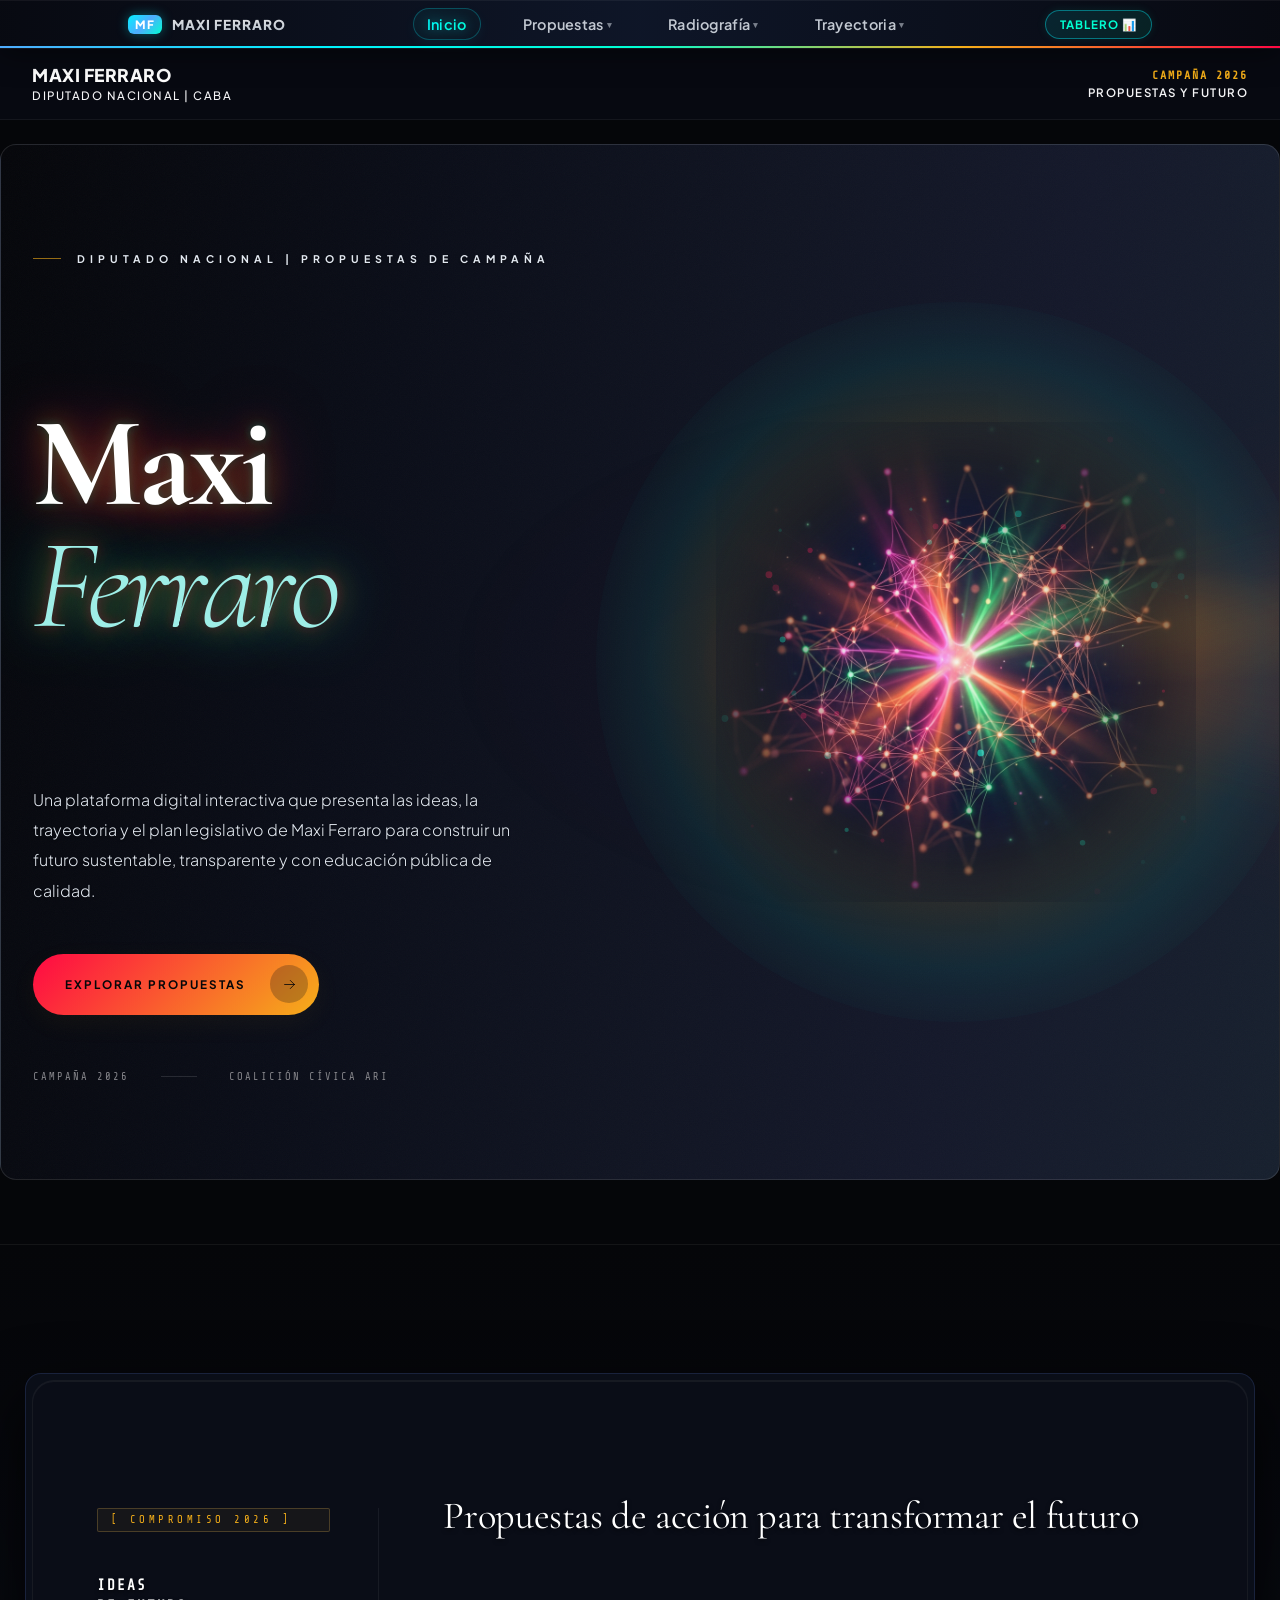
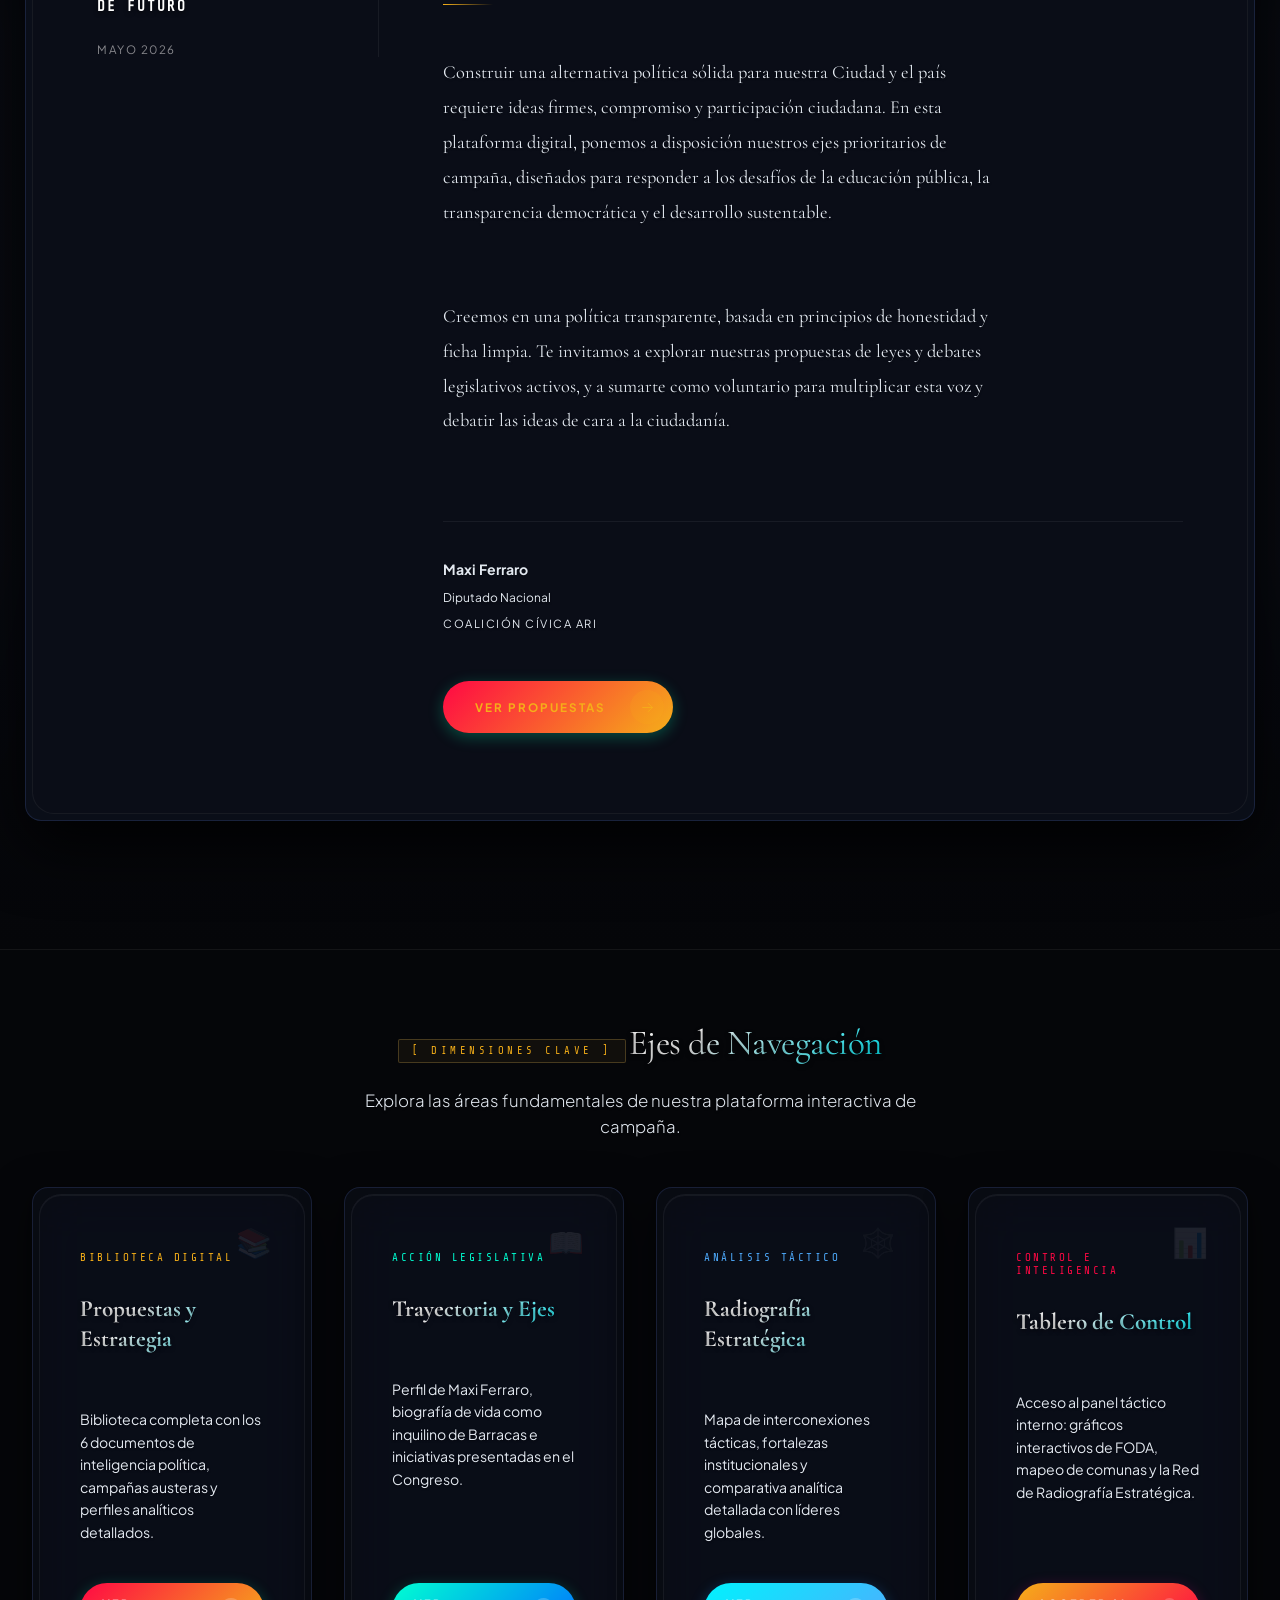
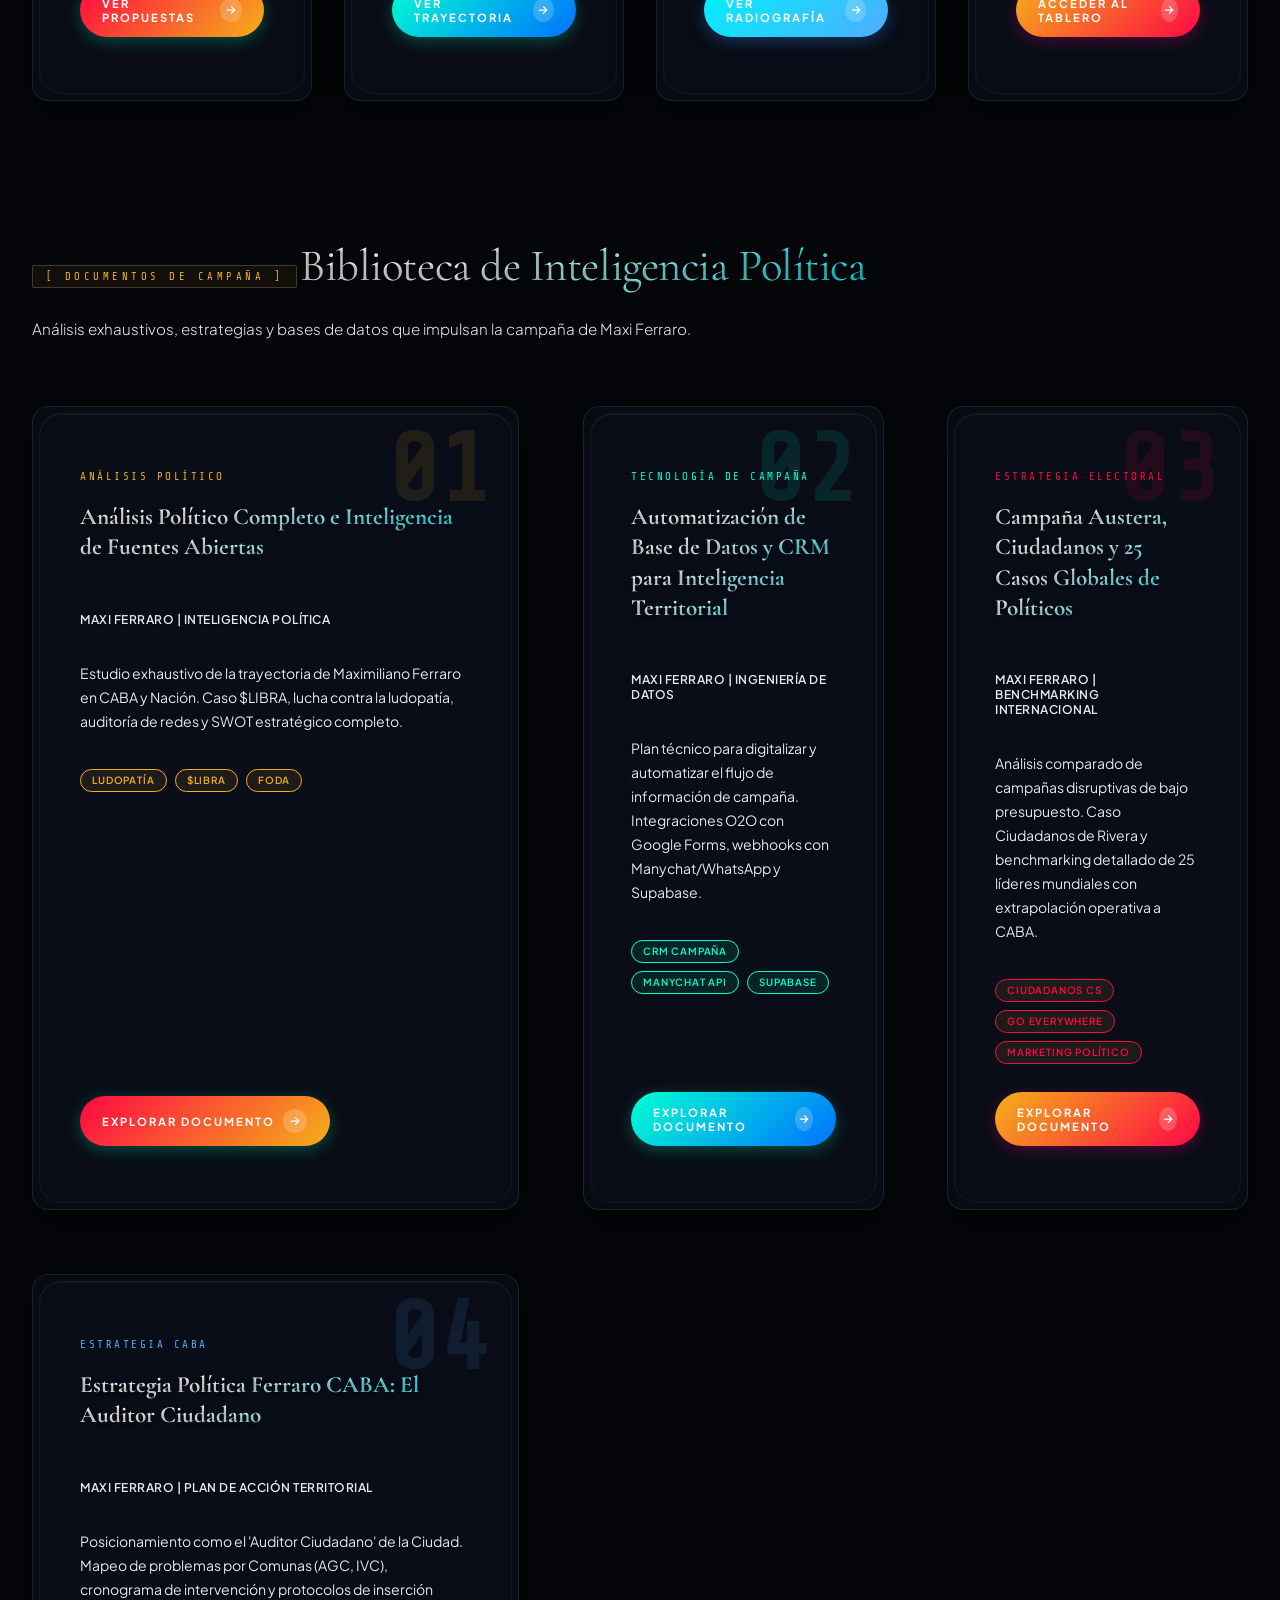
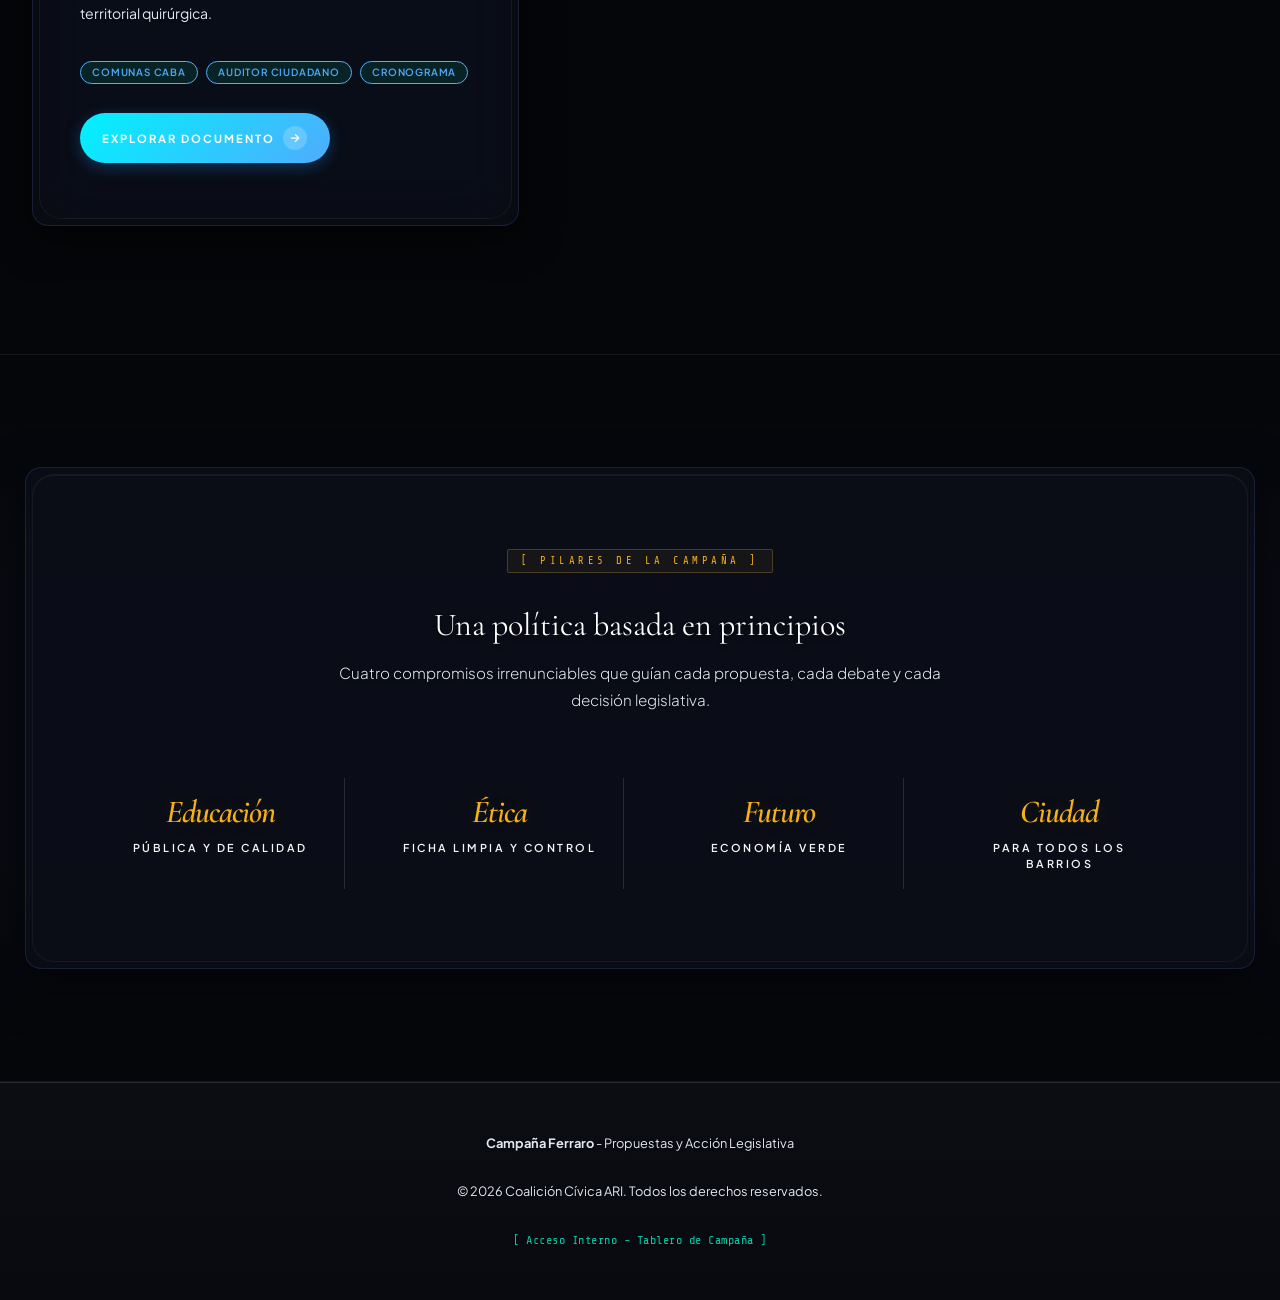
==== commit 756459d5: "Reordenamiento de matriz de reencuadre biográfico arriba de tabla FODA" ====
--- a/index.html
+++ b/index.html
@@ -1470,6 +1470,49 @@
                             </div>
                         </div>
 
+                        <!-- Matriz de Reencuadre Biográfico y Pivot Estratégico (Tabla 2) -->
+                        <div class="db-card" style="margin-top: 1.5rem;">
+                            <h3>⚖️ Matriz de Reencuadre Biográfico y Pivot Estratégico (Tabla 2)</h3>
+                            <div class="db-table-container">
+                                <table class="db-table">
+                                    <thead>
+                                        <tr>
+                                            <th style="width: 20%; text-align: left;">Dimensión Analizada</th>
+                                            <th style="width: 30%; text-align: left;">Atributo Actual del Candidato</th>
+                                            <th style="width: 25%; text-align: left;">Riesgo de Percepción Ciudadana</th>
+                                            <th style="width: 25%; text-align: left;">Pivot Estratégico Propuesto (Oportunidad)</th>
+                                        </tr>
+                                    </thead>
+                                    <tbody>
+                                        <tr>
+                                            <td><strong>Identidad Biográfica</strong></td>
+                                            <td>Inquilino en Barracas (zona sur), usuario diario de transporte público y red de subterráneos.</td>
+                                            <td>Altamente sub-comunicado. Se percibe como un político de la élite tradicional que no padece la ciudad.</td>
+                                            <td>Posicionarlo proactivamente como el "Vecino Legislador", evidenciando que padece los mismos cortes de servicio y problemas de infraestructura.</td>
+                                        </tr>
+                                        <tr>
+                                            <td><strong>Rol Político y Público</strong></td>
+                                            <td>Experto en educación, ética republicana, códigos civiles y transparencia nacional.</td>
+                                            <td>"Institucionalista" de escritorio, preocupado por reglas abstractas, constituciones y no por soluciones materiales tangibles.</td>
+                                            <td>Traducir su capital de "ética" a "eficiencia operativa": exigir implacablemente que los servicios públicos concesionados funcionen sin sobreprecios ni corrupción territorial.</td>
+                                        </tr>
+                                        <tr>
+                                            <td><strong>Agenda Legislativa</strong></td>
+                                            <td>Códigos urbanísticos, regulaciones nacionales de la SIDE, husos horarios, criptomonedas y Mercosur.</td>
+                                            <td>Completamente disociado de la coyuntura de supervivencia del metro cuadrado del votante.</td>
+                                            <td>Enfocar su probada capacidad técnica en auditar los pliegos de concesiones de basura, seguridad en los barrios y control de licitaciones de obras.</td>
+                                        </tr>
+                                        <tr>
+                                            <td><strong>Ecosistema Digital</strong></td>
+                                            <td>Comunicación formal, comunicados de prensa estructurados, intentos forzados de sumarse a tendencias.</td>
+                                            <td>Percibido como aburrido, acartonado o desconectado de la dinámica de indignación ciudadana contemporánea.</td>
+                                            <td>Adoptar un formato de "investigación in situ", estilo cámara al hombro, documentando fallas del gobierno porteño en tiempo real y sin intermediarios.</td>
+                                        </tr>
+                                    </tbody>
+                                </table>
+                            </div>
+                        </div>
+
                         <div class="db-card" style="margin-top: 1.5rem;">
                             <h3>🔍 Análisis FODA Detallado (10 Fortalezas y 10 Debilidades)</h3>
                             <div class="db-table-container">
@@ -1560,49 +1603,6 @@
                                         <li><strong>Parálisis legislativa intencional:</strong> Trabas en pedidos de informes (ej. Consejo de Paz) para diluir su efectividad.</li>
                                     </ul>
                                 </div>
-                            </div>
-                        </div>
-
-                        <!-- Matriz de Reencuadre Biográfico y Pivot Estratégico (Tabla 2) -->
-                        <div class="db-card" style="margin-top: 1.5rem;">
-                            <h3>⚖️ Matriz de Reencuadre Biográfico y Pivot Estratégico (Tabla 2)</h3>
-                            <div class="db-table-container">
-                                <table class="db-table">
-                                    <thead>
-                                        <tr>
-                                            <th style="width: 20%; text-align: left;">Dimensión Analizada</th>
-                                            <th style="width: 30%; text-align: left;">Atributo Actual del Candidato</th>
-                                            <th style="width: 25%; text-align: left;">Riesgo de Percepción Ciudadana</th>
-                                            <th style="width: 25%; text-align: left;">Pivot Estratégico Propuesto (Oportunidad)</th>
-                                        </tr>
-                                    </thead>
-                                    <tbody>
-                                        <tr>
-                                            <td><strong>Identidad Biográfica</strong></td>
-                                            <td>Inquilino en Barracas (zona sur), usuario diario de transporte público y red de subterráneos.</td>
-                                            <td>Altamente sub-comunicado. Se percibe como un político de la élite tradicional que no padece la ciudad.</td>
-                                            <td>Posicionarlo proactivamente como el "Vecino Legislador", evidenciando que padece los mismos cortes de servicio y problemas de infraestructura.</td>
-                                        </tr>
-                                        <tr>
-                                            <td><strong>Rol Político y Público</strong></td>
-                                            <td>Experto en educación, ética republicana, códigos civiles y transparencia nacional.</td>
-                                            <td>"Institucionalista" de escritorio, preocupado por reglas abstractas, constituciones y no por soluciones materiales tangibles.</td>
-                                            <td>Traducir su capital de "ética" a "eficiencia operativa": exigir implacablemente que los servicios públicos concesionados funcionen sin sobreprecios ni corrupción territorial.</td>
-                                        </tr>
-                                        <tr>
-                                            <td><strong>Agenda Legislativa</strong></td>
-                                            <td>Códigos urbanísticos, regulaciones nacionales de la SIDE, husos horarios, criptomonedas y Mercosur.</td>
-                                            <td>Completamente disociado de la coyuntura de supervivencia del metro cuadrado del votante.</td>
-                                            <td>Enfocar su probada capacidad técnica en auditar los pliegos de concesiones de basura, seguridad en los barrios y control de licitaciones de obras.</td>
-                                        </tr>
-                                        <tr>
-                                            <td><strong>Ecosistema Digital</strong></td>
-                                            <td>Comunicación formal, comunicados de prensa estructurados, intentos forzados de sumarse a tendencias.</td>
-                                            <td>Percibido como aburrido, acartonado o desconectado de la dinámica de indignación ciudadana contemporánea.</td>
-                                            <td>Adoptar un formato de "investigación in situ", estilo cámara al hombro, documentando fallas del gobierno porteño en tiempo real y sin intermediarios.</td>
-                                        </tr>
-                                    </tbody>
-                                </table>
                             </div>
                         </div>
 
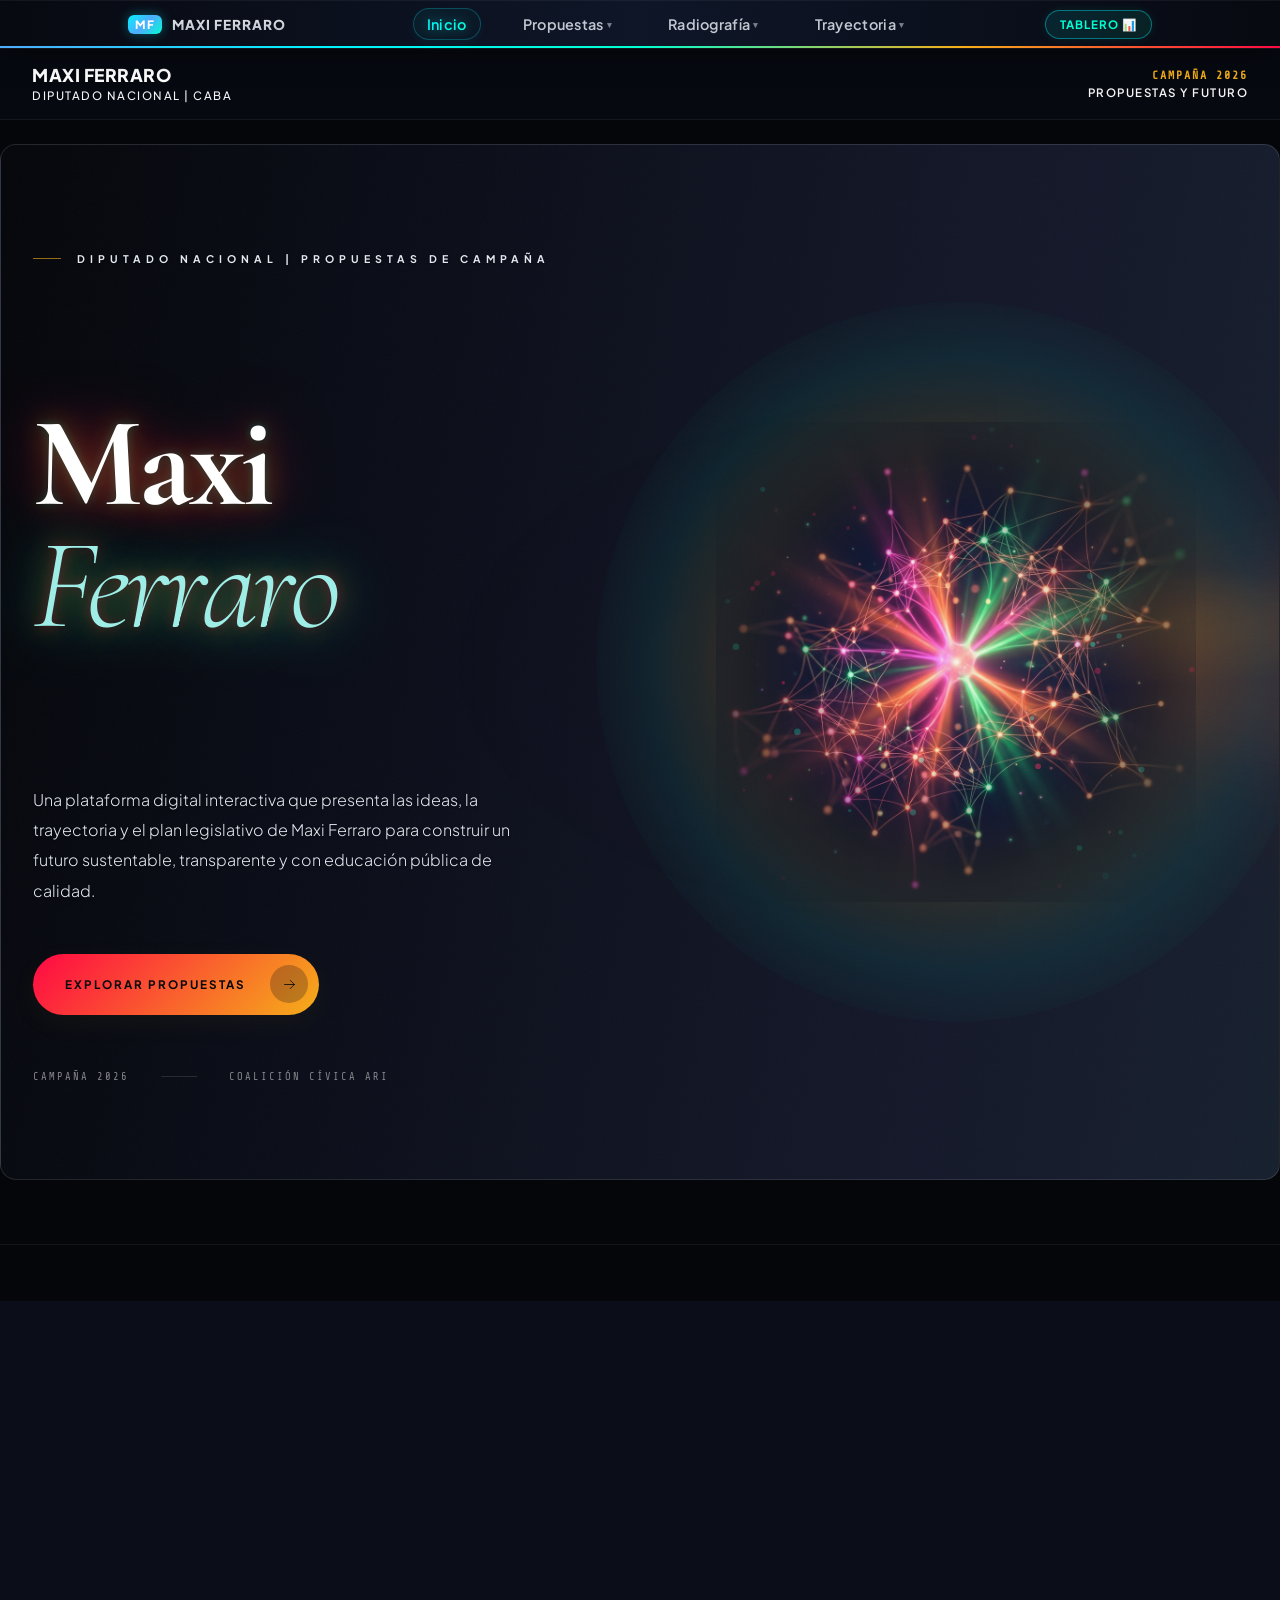
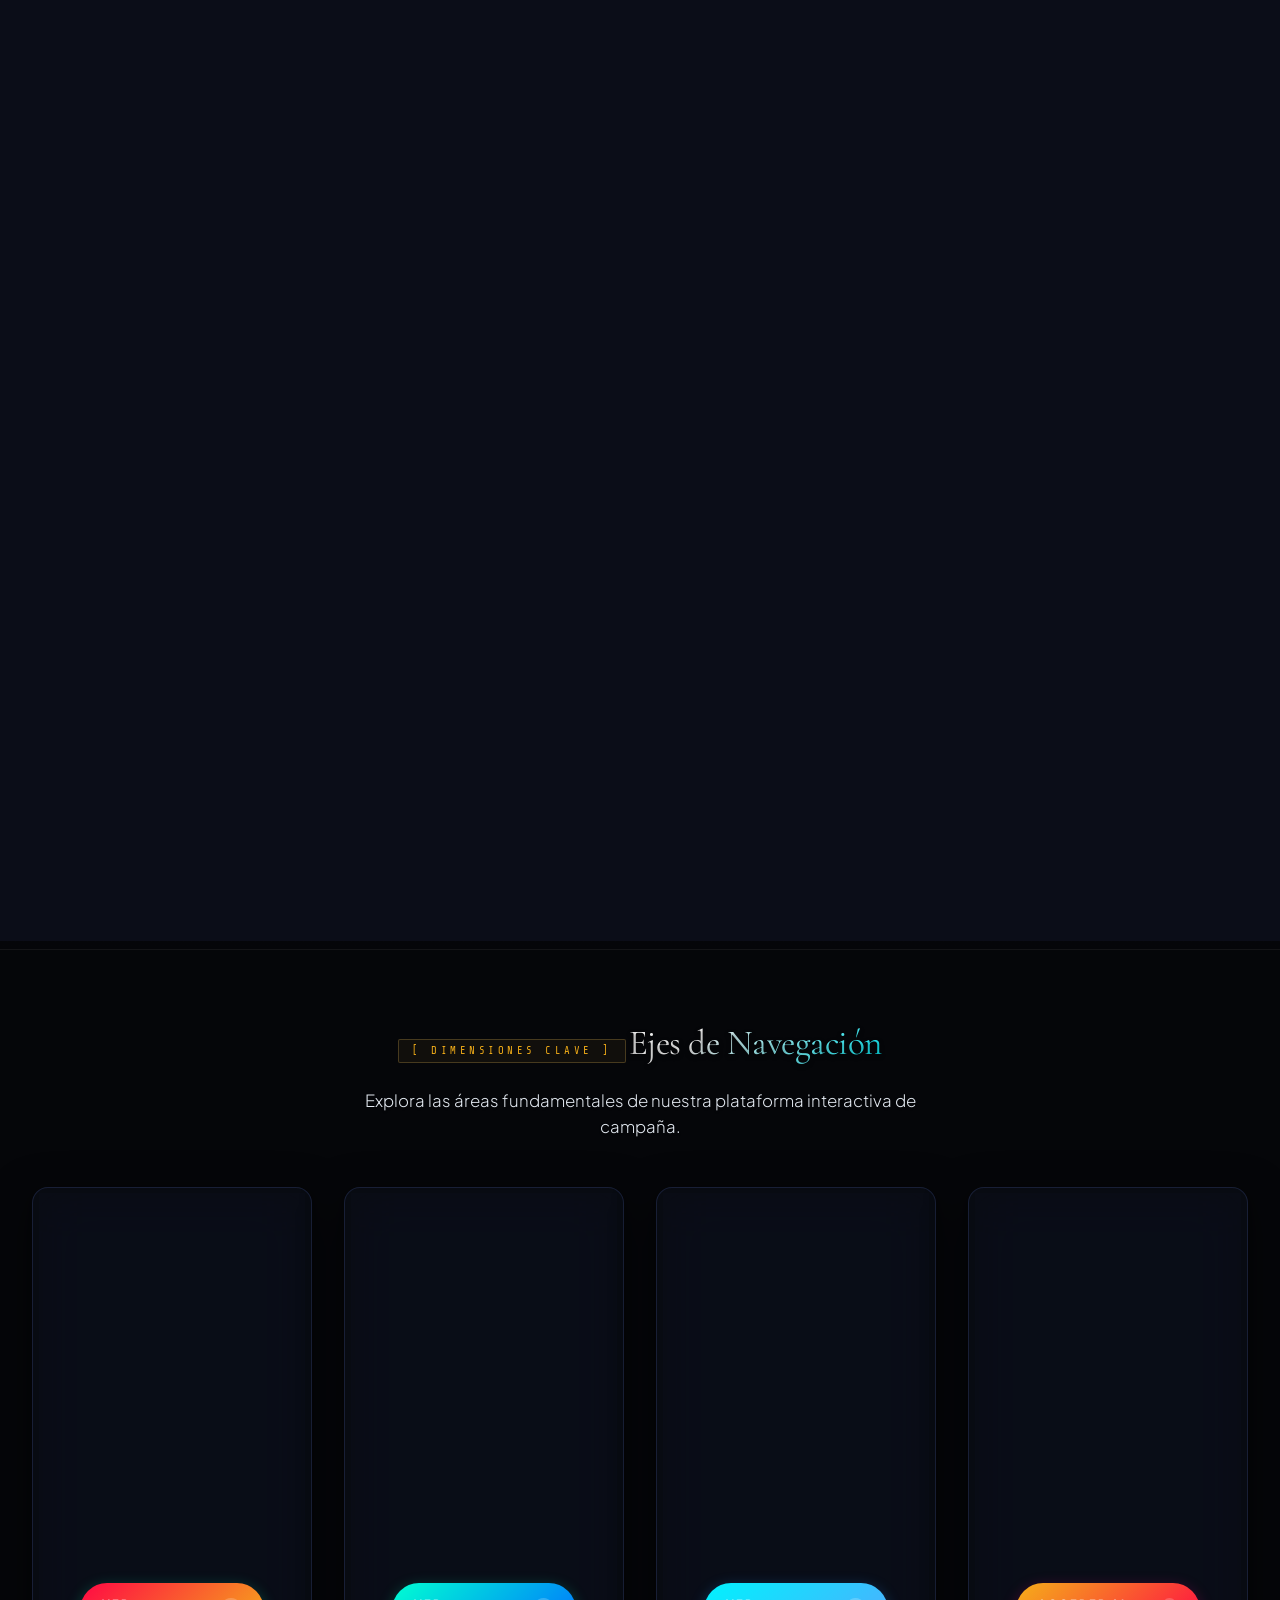
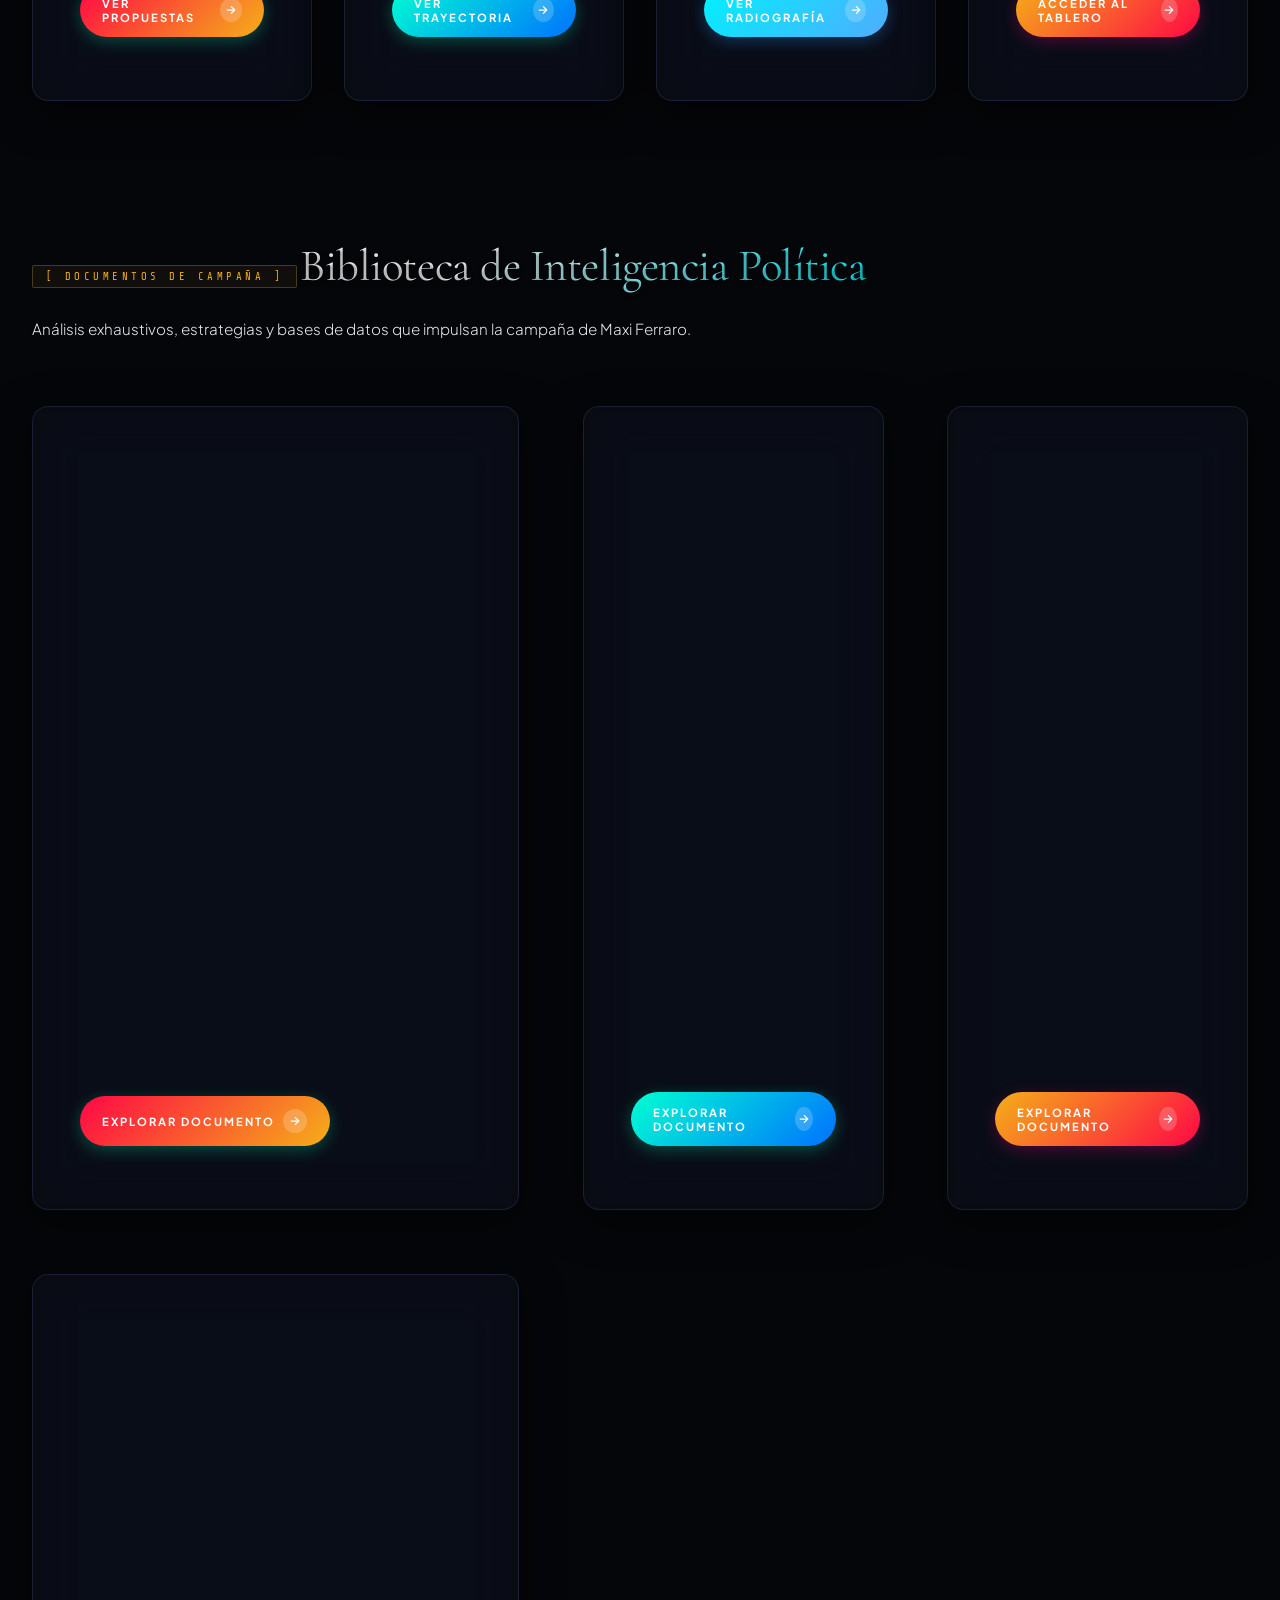
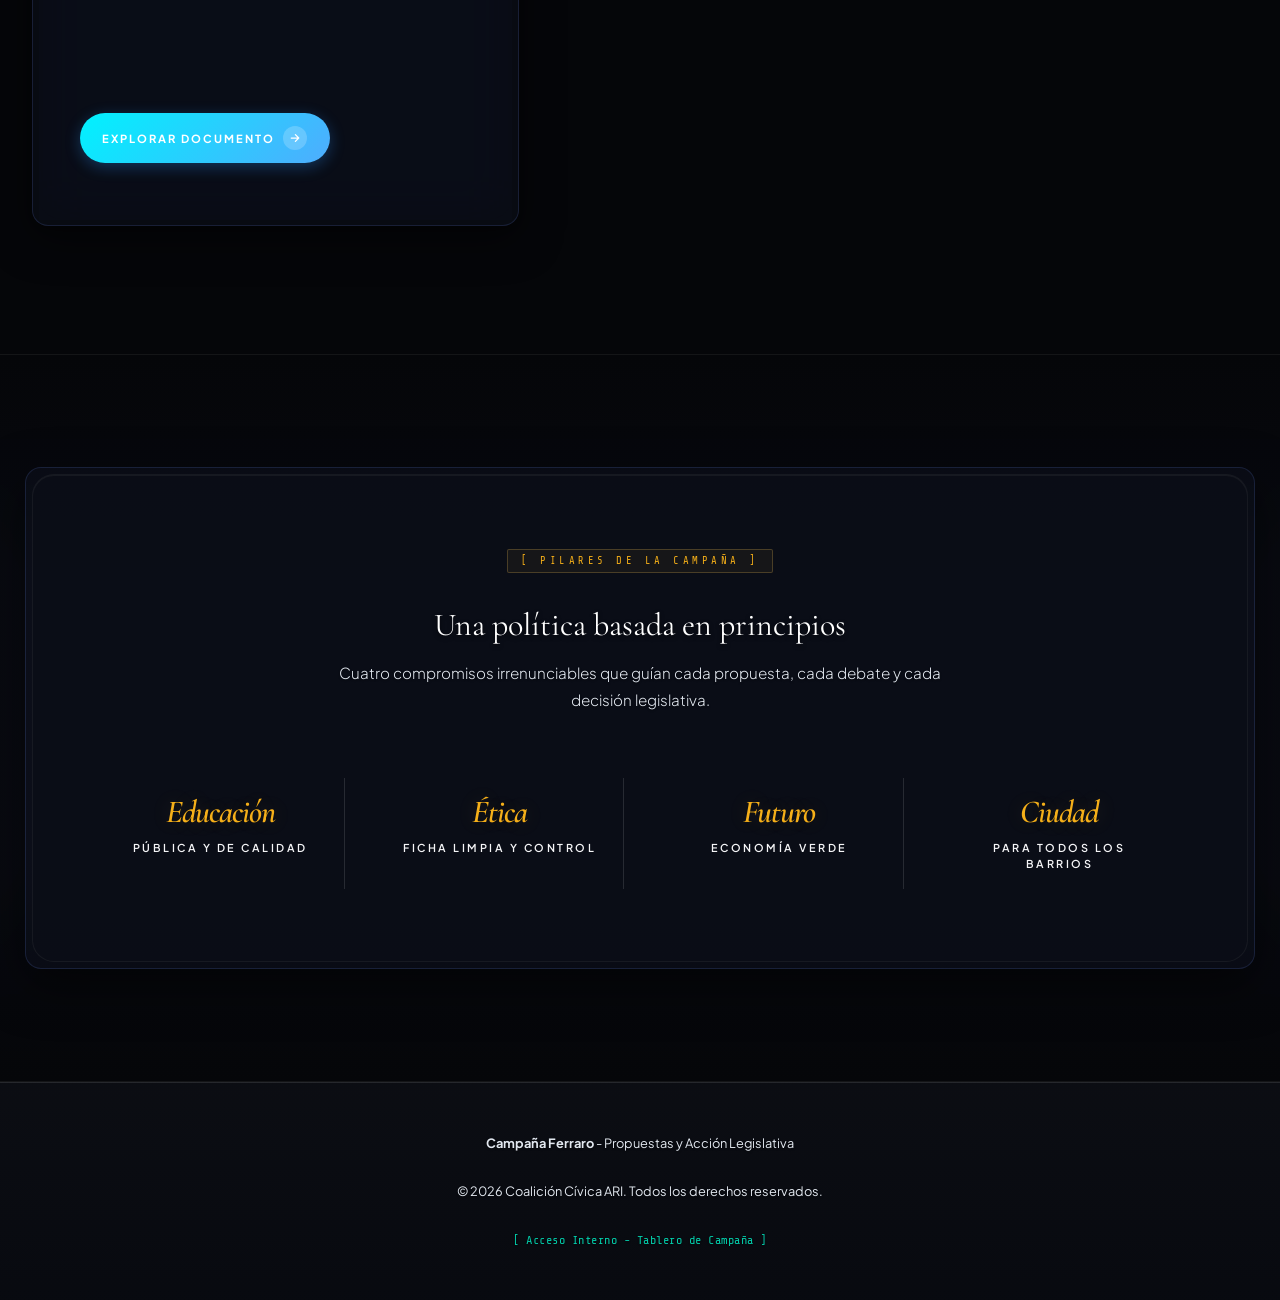
==== commit cd0c0386: "Tab de Conflictividad Comunal autonomo y desarrollo de politicas de Seguridad/PyME" ====
--- a/index.html
+++ b/index.html
@@ -1392,11 +1392,16 @@
                 </a>
                 <a href="#dashboard" class="directory-item" onclick="const tab = document.querySelector('.db-nav-item[data-db-tab=\'db-tab-seguridad\']'); if(tab) tab.click(); return false;">
                     <span style="font-family: var(--font-mono); font-size: 0.65rem; color: var(--color-naranja); letter-spacing: 1.5px; text-transform: uppercase;">[ PANEL 02 ]</span>
-                    <span style="font-family: var(--font-serif); font-size: 1.1rem; font-weight: bold; margin: 0.2rem 0; color: #fff;">Comunas y Problemas</span>
-                    <span style="font-size: 0.72rem; color: var(--color-texto-muted);">Mapeo georreferenciado de vulnerabilidades y AGC.</span>
+                    <span style="font-family: var(--font-serif); font-size: 1.1rem; font-weight: bold; margin: 0.2rem 0; color: #fff;">Seguridad y PyMEs</span>
+                    <span style="font-size: 0.72rem; color: var(--color-texto-muted);">Seguridad de proximidad y alivio tributario PyME.</span>
+                </a>
+                <a href="#dashboard" class="directory-item" onclick="const tab = document.querySelector('.db-nav-item[data-db-tab=\'db-tab-conflictividad\']'); if(tab) tab.click(); return false;">
+                    <span style="font-family: var(--font-mono); font-size: 0.65rem; color: var(--color-cian); letter-spacing: 1.5px; text-transform: uppercase;">[ PANEL 03 ]</span>
+                    <span style="font-family: var(--font-serif); font-size: 1.1rem; font-weight: bold; margin: 0.2rem 0; color: #fff;">Conflictividad Comunal</span>
+                    <span style="font-size: 0.72rem; color: var(--color-texto-muted);">Mapeo georreferenciado de vulnerabilidades y corredores.</span>
                 </a>
                 <a href="#dashboard" class="directory-item" onclick="const tab = document.querySelector('.db-nav-item[data-db-tab=\'db-tab-benchmarking\']'); if(tab) tab.click(); return false;">
-                    <span style="font-family: var(--font-mono); font-size: 0.65rem; color: var(--color-azul-anchor); letter-spacing: 1.5px; text-transform: uppercase;">[ PANEL 03 ]</span>
+                    <span style="font-family: var(--font-mono); font-size: 0.65rem; color: var(--color-azul-anchor); letter-spacing: 1.5px; text-transform: uppercase;">[ PANEL 04 ]</span>
                     <span style="font-family: var(--font-serif); font-size: 1.1rem; font-weight: bold; margin: 0.2rem 0; color: #fff;">Benchmarking Global</span>
                     <span style="font-size: 0.72rem; color: var(--color-texto-muted);">Modelos internacionales de líderes y mitigación de chicanas.</span>
                 </a>
@@ -1415,6 +1420,7 @@
                         <li class="db-nav-item" data-db-tab="db-tab-transparencia">⚖️ Transparencia y Democracia</li>
                         <li class="db-nav-item" data-db-tab="db-tab-ambiente">🌱 Economía Verde</li>
                         <li class="db-nav-item" data-db-tab="db-tab-seguridad">🛡️ Seguridad y PyMEs</li>
+                        <li class="db-nav-item" data-db-tab="db-tab-conflictividad">🗺️ Conflictividad Comunal</li>
                         <li class="db-nav-item" data-db-tab="db-tab-benchmarking">🌎 Benchmarking Global</li>
                         <li class="db-nav-item" data-db-tab="db-tab-ingesta">📋 Ingesta Documental</li>
                     </ul>
@@ -1734,19 +1740,89 @@
 
                     <!-- Panel 5: Seguridad y PyMEs -->
                     <section class="db-panel" id="db-tab-seguridad">
+                        <div class="db-card" style="border-top: 3px solid var(--color-naranja); margin-bottom: 1.5rem;">
+                            <h3 style="color: var(--color-naranja); display: flex; align-items: center; gap: 0.5rem; margin-top: 0;">🛡️ Plan Integral: "El Fiscal del Espacio Público y Aliado PyME"</h3>
+                            <p style="font-size: 0.9rem; line-height: 1.6; color: var(--color-texto-dm);">
+                                Propuesta legislativa y operativa para enfrentar la inseguridad capilar que asfixia a los barrios residenciales y comerciales de Buenos Aires, asfixiando económicamente a las economías delictivas mientras se protege y desburocratiza al comercio legal y las PyMEs de cercanía.
+                            </p>
+                        </div>
+
                         <div class="db-grid-2">
-                            <div class="db-card">
-                                <h3>🛡️ Seguridad de Proximidad (Bloqueo IMEI)</h3>
-                                <p style="margin-bottom: 1rem;">Propuesta para asfixiar el mercado negro de celulares robados mediante operativos coordinados en las Comunas 7, 10 y 11.</p>
-                                <p><strong>Auditoría AGC:</strong> Control público sobre el cuerpo de inspectores de la Agencia Gubernamental de Control para evitar discrecionalidad y coimas.</p>
-                            </div>
-                            <div class="db-card">
-                                <h3>💸 Alivio Tributario PyME Sostenible</h3>
-                                <p style="margin-bottom: 1rem;">Exención impositiva de hasta el 100% de Ingresos Brutos el primer año para PyMEs locales que certifiquen huella de carbono neutra o procesos de economía circular.</p>
-                                <p><strong>PWA Supabase:</strong> Aplicación móvil offline-first para militantes en territorio que permite registrar obras y problemas vecinales sin internet, sincronizando con Supabase.</p>
-                            </div>
-                        </div>
-                        <div class="db-grid-2" style="margin-top: 1.5rem;">
+                            <!-- Bloqueo IMEI -->
+                            <div class="db-card" style="display: flex; flex-direction: column; justify-content: space-between;">
+                                <div>
+                                    <h3 style="color: var(--color-cian); border-bottom: 1px solid rgba(255,255,255,0.06); padding-bottom: 0.6rem; margin-top: 0;">📱 Seguridad de Proximidad (Bloqueo IMEI)</h3>
+                                    
+                                    <div class="db-sub-card" style="background: rgba(0, 242, 254, 0.03); border-left: 3px solid var(--color-cian); padding: 0.9rem; margin-bottom: 1rem; border-radius: 4px;">
+                                        <h4 style="margin: 0 0 0.4rem 0; color: #fff; font-size: 0.82rem; text-transform: uppercase; letter-spacing: 1px;">🚨 Diagnóstico Basado en Evidencia</h4>
+                                        <p style="margin: 0; font-size: 0.8rem; line-height: 1.5; color: var(--color-texto-muted);">
+                                            El robo de teléfonos móviles es el motor de la inseguridad capilar. El 85% de las víctimas no denuncian debido a la ineficacia de la burocracia judicial, haciendo que los dispositivos reingresen rápidamente al mercado negro en locales clandestinos.
+                                        </p>
+                                    </div>
+
+                                    <div class="db-sub-card" style="background: rgba(255, 255, 255, 0.02); border-left: 3px solid var(--color-azul-anchor); padding: 0.9rem; margin-bottom: 1rem; border-radius: 4px;">
+                                        <h4 style="margin: 0 0 0.4rem 0; color: #fff; font-size: 0.82rem; text-transform: uppercase; letter-spacing: 1px;">📡 Cruzamiento Inteligente & Seifer.app</h4>
+                                        <p style="margin: 0; font-size: 0.8rem; line-height: 1.5; color: var(--color-texto-muted);">
+                                            Cruce automatizado en tiempo real entre los reportes de comisarías del <strong>Mapa del Delito CABA</strong> y denuncias colaborativas ciudadanas anónimas en <strong>Seifer.app</strong> para geolocalizar manzanas calientes de venta de teléfonos robados.
+                                        </p>
+                                    </div>
+
+                                    <div class="db-sub-card" style="background: rgba(255, 255, 255, 0.02); border-left: 3px solid var(--color-verde); padding: 0.9rem; border-radius: 4px;">
+                                        <h4 style="margin: 0 0 0.4rem 0; color: #fff; font-size: 0.82rem; text-transform: uppercase; letter-spacing: 1px;">🔒 Bloqueo de Hardware en 15 Minutos</h4>
+                                        <p style="margin: 0; font-size: 0.8rem; line-height: 1.5; color: var(--color-texto-muted);">
+                                            Implementación de un protocolo unificado simplificado desde la app vecinal que permite notificar el robo y dar de baja definitiva el código IMEI (número de serie de hardware) en menos de 15 minutos, inhabilitando el hardware del dispositivo e impidiendo su reutilización o reventa técnica.
+                                        </p>
+                                    </div>
+                                </div>
+                                <div style="margin-top: 1.2rem; padding-top: 0.8rem; border-top: 1px solid rgba(255,255,255,0.06); font-size: 0.82rem; line-height: 1.5;">
+                                    <strong>🛡️ Rol de Auditor de Ferraro:</strong> Inspección y auditoría directa "in situ" en las veredas comerciales críticas de las Comunas 7, 10 y 11, fiscalizando que la AGC y las agencias de seguridad clausuren efectivamente las cuevas y depósitos de celulares robados sin recibir coimas ni desviar controles.
+                                </div>
+                            </div>
+
+                            <!-- Alivio Tributario PyME -->
+                            <div class="db-card" style="display: flex; flex-direction: column; justify-content: space-between;">
+                                <div>
+                                    <h3 style="color: var(--color-verde); border-bottom: 1px solid rgba(255,255,255,0.06); padding-bottom: 0.6rem; margin-top: 0;">💸 Alivio Tributario PyME Sostenible</h3>
+                                    
+                                    <div class="db-sub-card" style="background: rgba(0, 255, 210, 0.03); border-left: 3px solid var(--color-verde); padding: 0.9rem; margin-bottom: 1rem; border-radius: 4px;">
+                                        <h4 style="margin: 0 0 0.4rem 0; color: #fff; font-size: 0.82rem; text-transform: uppercase; letter-spacing: 1px;">📉 Exención Progresiva de Ingresos Brutos</h4>
+                                        <p style="margin: 0; font-size: 0.8rem; line-height: 1.5; color: var(--color-texto-muted);">
+                                            Exención de hasta el 100% en el impuesto a los Ingresos Brutos durante el primer año de operaciones para nuevos comercios de cercanía y PyMEs que acrediten de forma certificada huella de carbono neutra o procesos de economía circular.
+                                        </p>
+                                    </div>
+
+                                    <div class="db-sub-card" style="background: rgba(255, 255, 255, 0.02); border-left: 3px solid var(--color-naranja); padding: 0.9rem; margin-bottom: 1rem; border-radius: 4px;">
+                                        <h4 style="margin: 0 0 0.4rem 0; color: #fff; font-size: 0.82rem; text-transform: uppercase; letter-spacing: 1px;">⚡ Compensación Fiscal por Energía Circular</h4>
+                                        <p style="margin: 0; font-size: 0.8rem; line-height: 1.5; color: var(--color-texto-muted);">
+                                            Reducción adicional en las tasas de ABL y patentes para PyMEs que inviertan en microrredes solares comunitarias en consorcios o que integren activamente insumos reciclados certificados de cooperativas de recicladores urbanos.
+                                        </p>
+                                    </div>
+
+                                    <div class="db-sub-card" style="background: rgba(255, 255, 255, 0.02); border-left: 3px solid var(--color-cian); padding: 0.9rem; border-radius: 4px;">
+                                        <h4 style="margin: 0 0 0.4rem 0; color: #fff; font-size: 0.82rem; text-transform: uppercase; letter-spacing: 1px;">📱 Habilitación Express y PWA Supabase</h4>
+                                        <p style="margin: 0; font-size: 0.8rem; line-height: 1.5; color: var(--color-texto-muted);">
+                                            Trámite digital unificado para habilitación en 24 horas y uso de una PWA offline-first (basada en Supabase) para que los militantes y auditores releven in situ trabas burocráticas comerciales y reclamos vecinales directamente sin conexión a internet.
+                                        </p>
+                                    </div>
+                                </div>
+                                <div style="margin-top: 1.2rem; padding-top: 0.8rem; border-top: 1px solid rgba(255,255,255,0.06); font-size: 0.82rem; line-height: 1.5;">
+                                    <strong>🏢 Protección ante el Acoso Estatal:</strong> La propuesta incluye un "escudo de defensa técnica" legal y contable para los comercios honestos adheridos al programa de sostenibilidad, protegiéndolos de clausuras discrecionales de inspectores municipales.
+                                </div>
+                            </div>
+                        </div>
+                    </section>
+
+                    <!-- Panel 6: Conflictividad Comunal -->
+                    <section class="db-panel" id="db-tab-conflictividad">
+                        <div class="db-card" style="border-top: 3px solid var(--color-cian); margin-bottom: 1.5rem;">
+                            <h3 style="color: var(--color-cian); display: flex; align-items: center; gap: 0.5rem; margin-top: 0;">🗺️ Mapeo de Conflictividad Territorial y Focos de Gestión</h3>
+                            <p style="font-size: 0.9rem; line-height: 1.6; color: var(--color-texto-dm);">
+                                Segmentación territorial quirúrgica de la Ciudad de Buenos Aires dividida en 5 corredores estratégicos. Cada corredor agrupa comunas con problemáticas urbanas y sociales homogéneas extraídas de datos duros de portales públicos (BA Obras, BA Data, SUACI) y cruzamiento geográfico para direccionar el accionar del "Auditor Ciudadano".
+                            </p>
+                        </div>
+
+                        <div class="db-grid-2">
+                            <!-- Gráfico de Hotspots -->
                             <div class="db-card">
                                 <h3>
                                     Mapeo de Hotspots y Problemas en Comunas
@@ -1759,57 +1835,143 @@
                                     <canvas class="db-canvas-chart" id="db-barrios-chart"></canvas>
                                 </div>
                             </div>
+
+                            <!-- Tabla de Corredores -->
                             <div class="db-card">
                                 <h3>🗺️ Mapeo por Corredores y Problemas de Comunas (Tabla 3)</h3>
                                 <div class="db-table-container">
                                     <table class="db-table">
                                         <thead>
                                             <tr>
-                                                <th style="width: 12%; text-align: left;">Corredor Estratégico</th>
-                                                <th style="width: 10%; text-align: left;">Comunas Incluidas</th>
-                                                <th style="width: 26%; text-align: left;">Perfil Socio-Urbano y Demográfico</th>
-                                                <th style="width: 26%; text-align: left;">Foco de Conflicto (Problema)</th>
-                                                <th style="width: 26%; text-align: left;">Rol Operativo del "Auditor Ciudadano" (Ferraro)</th>
+                                                <th style="width: 15%; text-align: left;">Corredor Estratégico</th>
+                                                <th style="width: 12%; text-align: left;">Comunas Incluidas</th>
+                                                <th style="width: 25%; text-align: left;">Perfil Socio-Urbano y Demográfico</th>
+                                                <th style="width: 24%; text-align: left;">Foco de Conflicto (Problema)</th>
+                                                <th style="width: 24%; text-align: left;">Rol Operativo del "Auditor Ciudadano" (Ferraro)</th>
                                             </tr>
                                         </thead>
                                         <tbody>
                                             <tr>
                                                 <td><strong>Centro</strong></td>
                                                 <td>1, 3</td>
-                                                <td>Alta densidad poblacional, extrema vulnerabilidad social, tránsito comercial masivo.</td>
-                                                <td>Situación de calle desbordada (concentra el 50% de todo CABA), higiene urbana crítica.</td>
+                                                <td>Alta densidad comercial, nodos críticos de transbordo de transporte, y la mayor aglomeración de personas en situación de calle.</td>
+                                                <td>Emergencia social extrema (concentra el 50% de todo CABA), higiene urbana crítica.</td>
                                                 <td>Fiscalización territorial de pliegos de recolección de basura y auditoría de la red de asistencia del Ministerio de Desarrollo.</td>
                                             </tr>
                                             <tr>
                                                 <td><strong>Norte</strong></td>
                                                 <td>2, 13, 14</td>
-                                                <td>Alto poder adquisitivo, fuerte presencia de polos gastronómicos y turismo.</td>
-                                                <td>Contaminación acústica, saturación cloacal por nuevo Código Urbanístico, megaobras.</td>
+                                                <td>Alto poder adquisitivo, fuerte presencia de consorcios y grandes polos gastronómicos y nocturnos.</td>
+                                                <td>Colapso y crisis de habitabilidad por CUR (código urbanístico), ruidos gastronómicos molestos.</td>
                                                 <td>Defensa irrestricta del consorcio frenando habilitaciones fraudulentas de la AGC e impidiendo nuevas excepciones al código.</td>
                                             </tr>
                                             <tr>
                                                 <td><strong>Sur</strong></td>
                                                 <td>4, 8, 9</td>
-                                                <td>Crónico subdesarrollo de infraestructura, alarmante déficit habitacional, abandono estatal.</td>
-                                                <td>Deterioro estructural de escuelas públicas, urbanizaciones inconclusas del IVC, transporte.</td>
+                                                <td>Crónico subdesarrollo de infraestructura, asentamientos informales y complejos de vivienda pública deficientes.</td>
+                                                <td>Paralización de obras esenciales del IVC (ej. Ramón Carrillo) e infraestructura escolar dañada (roedores).</td>
                                                 <td>Explotar su arraigo geográfico residencial. Auditar in situ paralización de obras del IVC y condiciones sanitarias en colegios.</td>
                                             </tr>
                                             <tr>
                                                 <td><strong>Oeste</strong></td>
                                                 <td>7, 10, 11</td>
-                                                <td>Entramado residencial de media densidad, fuerte tracción del comercio local y PyMEs.</td>
-                                                <td>Inseguridad barrial (arrebatos), proliferación del mercado de objetos robados.</td>
+                                                <td>Entramado residencial tradicional de media densidad, fuerte comercio local PyME y centros de compra a cielo abierto.</td>
+                                                <td>Inseguridad barrial (arrebatos de celulares) y mercados clandestinos de reventa de objetos robados.</td>
                                                 <td>Exigir trazabilidad y contundencia en los operativos de seguridad inter-agencias, protegiendo paralelamente al comercio legal de la burocracia.</td>
                                             </tr>
                                             <tr>
                                                 <td><strong>Centro-Oeste</strong></td>
                                                 <td>5, 6, 12, 15</td>
-                                                <td>Corazón cultural de CABA, clases medias progresistas, nodos de transbordo multimodal.</td>
-                                                <td>Lucha contra la gentrificación, preservación de espacios verdes y centros culturales.</td>
+                                                <td>Clases medias profesionales, corazón cultural de CABA, nodos de transbordo multimodal.</td>
+                                                <td>Lucha contra la gentrificación y obras invasivas, mantenimiento de espacios verdes y arbolado público.</td>
                                                 <td>Proteger el acervo cultural barrial (Bares Notables, teatros independientes) y presionar por la expansión operativa de la red de subtes.</td>
                                             </tr>
                                         </tbody>
                                     </table>
+                                </div>
+                            </div>
+                        </div>
+
+                        <!-- Detalle Profundo de Corredores -->
+                        <h3 style="margin-top: 2rem; color: #fff; border-bottom: 1px solid rgba(255,255,255,0.06); padding-bottom: 0.6rem;">🔍 Análisis Detallado y Evidencia por Corredor</h3>
+                        
+                        <div class="db-grid-2" style="margin-top: 1rem; gap: 1.5rem;">
+                            <!-- Corredor Centro -->
+                            <div class="db-card" style="border-left: 4px solid var(--color-cian);">
+                                <h4 style="color: var(--color-cian); margin-top: 0; margin-bottom: 0.6rem;">📍 Corredor Centro (Comunas 1 y 3)</h4>
+                                <p style="font-size: 0.82rem; color: var(--color-texto-muted); line-height: 1.6; margin-bottom: 0.8rem;">
+                                    <strong>Perfil & Contexto:</strong> Retiro, San Nicolás, Puerto Madero, San Telmo, Montserrat, Constitución, Balvanera y San Cristóbal. Nodos masivos de transbordo.
+                                </p>
+                                <p style="font-size: 0.82rem; color: var(--color-texto-muted); line-height: 1.6; margin-bottom: 0.8rem;">
+                                    <strong>Evidencia del Conflicto:</strong> Concentra casi el 50% de la población total sin techo de CABA (Comuna 1 registra el 34% por sí sola). El perfil demográfico es 83% masculino, con 70% de migrantes internos atraídos por la densidad comercial. Esto genera reclamos crónicos por higiene y saturación de la línea 108 (crecimiento de 40% interanual en llamadas).
+                                </p>
+                                <div style="font-size: 0.82rem; line-height: 1.5;">
+                                    <strong>Pivot para Ferraro:</strong> <em>"El Auditor de la Eficiencia Social"</em>. Fiscalizar los contratos millonarios de higiene urbana (ABL) y auditar in situ la asignación de recursos del Ministerio de Desarrollo Humano.
+                                </div>
+                            </div>
+
+                            <!-- Corredor Norte -->
+                            <div class="db-card" style="border-left: 4px solid var(--color-naranja);">
+                                <h4 style="color: var(--color-naranja); margin-top: 0; margin-bottom: 0.6rem;">📍 Corredor Norte (Comunas 2, 13 y 14)</h4>
+                                <p style="font-size: 0.82rem; color: var(--color-texto-muted); line-height: 1.6; margin-bottom: 0.8rem;">
+                                    <strong>Perfil & Contexto:</strong> Recoleta, Palermo, Belgrano, Núñez y Colegiales. Alto poder adquisitivo, densidad de consorcios y gran polo gastronómico/nocturno.
+                                </p>
+                                <p style="font-size: 0.82rem; color: var(--color-texto-muted); line-height: 1.6; margin-bottom: 0.8rem;">
+                                    <strong>Evidencia del Conflicto:</strong> Crisis de habitabilidad por cambios en el Código Urbanístico (CUR): pérdida de asoleamiento y pulmones de manzana debido a sobrealturas y micro-apartamentos de 18m². Se registran cientos de denuncias mensuales en el 147 por ruidos molestos de boliches sin aislamiento acústico.
+                                </p>
+                                <div style="font-size: 0.82rem; line-height: 1.5;">
+                                    <strong>Pivot para Ferraro:</strong> <em>"El Garante de tu Hogar"</em>. Oponerse firmemente en la Legislatura a las "amnistías constructivas ilegales" de obras en contravención (de hasta 5,000m²) impulsadas por desarrolladores inmobiliarios.
+                                </div>
+                            </div>
+
+                            <!-- Corredor Sur -->
+                            <div class="db-card" style="border-left: 4px solid var(--color-fucsia);">
+                                <h4 style="color: var(--color-fucsia); margin-top: 0; margin-bottom: 0.6rem;">📍 Corredor Sur (Comunas 4, 8 y 9)</h4>
+                                <p style="font-size: 0.82rem; color: var(--color-texto-muted); line-height: 1.6; margin-bottom: 0.8rem;">
+                                    <strong>Perfil & Contexto:</strong> La Boca, Barracas, Parque Patricios, Nueva Pompeya, Villa Soldati, Villa Lugano y Mataderos. Cordón postergado de la Ciudad.
+                                </p>
+                                <p style="font-size: 0.82rem; color: var(--color-texto-muted); line-height: 1.6; margin-bottom: 0.8rem;">
+                                    <strong>Evidencia del Conflicto:</strong> Desigualdades estructurales con obras de integración socio-urbana paralizadas (barrios Ramón Carrillo y Lacarra a cargo del IVC). Estado crítico de infraestructura escolar con invasiones de roedores en aulas y lactarios (Polo Educativo Walsh) sin respuesta ministerial.
+                                </p>
+                                <div style="font-size: 0.82rem; line-height: 1.5;">
+                                    <strong>Pivot para Ferraro:</strong> <em>"El Vecino del Sur que Fiscaliza"</em>. Ferraro vive alquilando en Barracas y no tiene vehículo propio. Su legitimidad residencial le permite auditar físicamente las promesas incumplidas del portal de datos BA Obras.
+                                </div>
+                            </div>
+
+                            <!-- Corredor Oeste -->
+                            <div class="db-card" style="border-left: 4px solid var(--color-verde);">
+                                <h4 style="color: var(--color-verde); margin-top: 0; margin-bottom: 0.6rem;">📍 Corredor Oeste (Comunas 7, 10 y 11)</h4>
+                                <p style="font-size: 0.82rem; color: var(--color-texto-muted); line-height: 1.6; margin-bottom: 0.8rem;">
+                                    <strong>Perfil & Contexto:</strong> Flores, Parque Chacabuco, Floresta, Monte Castro, Villa Luro, Villa Devoto y Villa del Parque. Barrios de densidad media y comercialización activa.
+                                </p>
+                                <p style="font-size: 0.82rem; color: var(--color-texto-muted); line-height: 1.6; margin-bottom: 0.8rem;">
+                                    <strong>Evidencia del Conflicto:</strong> Inseguridad comercial debido a arrebatos y robo de celulares en vía pública que alimentan un mercado negro de cuevas y locales no habilitados. Asfixia burocrática e inspecciones impositivas excesivas de la AGC sobre comercios legales que sí pagan tasas.
+                                </p>
+                                <div style="font-size: 0.82rem; line-height: 1.5;">
+                                    <strong>Pivot para Ferraro:</strong> <em>"El Fiscal del Espacio Público y Aliado PyME"</em>. Exigir auditorías y presentarse físicamente en los operativos de la AGC contra la receptación de teléfonos sustraídos en áreas grises.
+                                </div>
+                            </div>
+                        </div>
+
+                        <!-- Corredor Centro-Oeste Full Width -->
+                        <div class="db-card" style="border-left: 4px solid var(--color-azul-anchor); margin-top: 1.5rem;">
+                            <h4 style="color: var(--color-azul-anchor); margin-top: 0; margin-bottom: 0.6rem;">📍 Corredor Centro-Oeste (Comunas 5, 6, 12 y 15)</h4>
+                            <div class="db-grid-2" style="gap: 1.5rem; margin-top: 0.5rem;">
+                                <div>
+                                    <p style="font-size: 0.82rem; color: var(--color-texto-muted); line-height: 1.6; margin: 0 0 0.8rem 0;">
+                                        <strong>Perfil & Contexto:</strong> Caballito, Almagro, Boedo, Saavedra, Villa Urquiza, Chacarita, Villa Crespo y La Paternal. Bastión de clases medias profesionales.
+                                    </p>
+                                    <p style="font-size: 0.82rem; color: var(--color-texto-muted); line-height: 1.6; margin: 0;">
+                                        <strong>Evidencia del Conflicto:</strong> Gentrificación y avance del desarrollo inmobiliario invasivo que destruye el arbolado público y los espacios verdes tradicionales. Lentitud y abandono de solicitudes ambientales en el sistema único SUACI.
+                                    </p>
+                                </div>
+                                <div>
+                                    <p style="font-size: 0.82rem; color: var(--color-texto-muted); line-height: 1.6; margin: 0 0 0.8rem 0;">
+                                        <strong>Capital del Candidato:</strong> Ferraro fundó el centro cultural independiente Jungla en Almagro, impulsó las Leyes de Centros Culturales Independientes, fomento a Bares Notables, y la extensión horaria del Subte.
+                                    </p>
+                                    <div style="font-size: 0.82rem; line-height: 1.5;">
+                                        <strong>Pivot para Ferraro:</strong> <em>"El Defensor de la Identidad Barrial y la Cultura"</em>. Utilizar su legado normativo para presionar in situ al gobierno comunal por la conservación ecológica y de patrimonio cultural.
+                                    </div>
                                 </div>
                             </div>
                         </div>
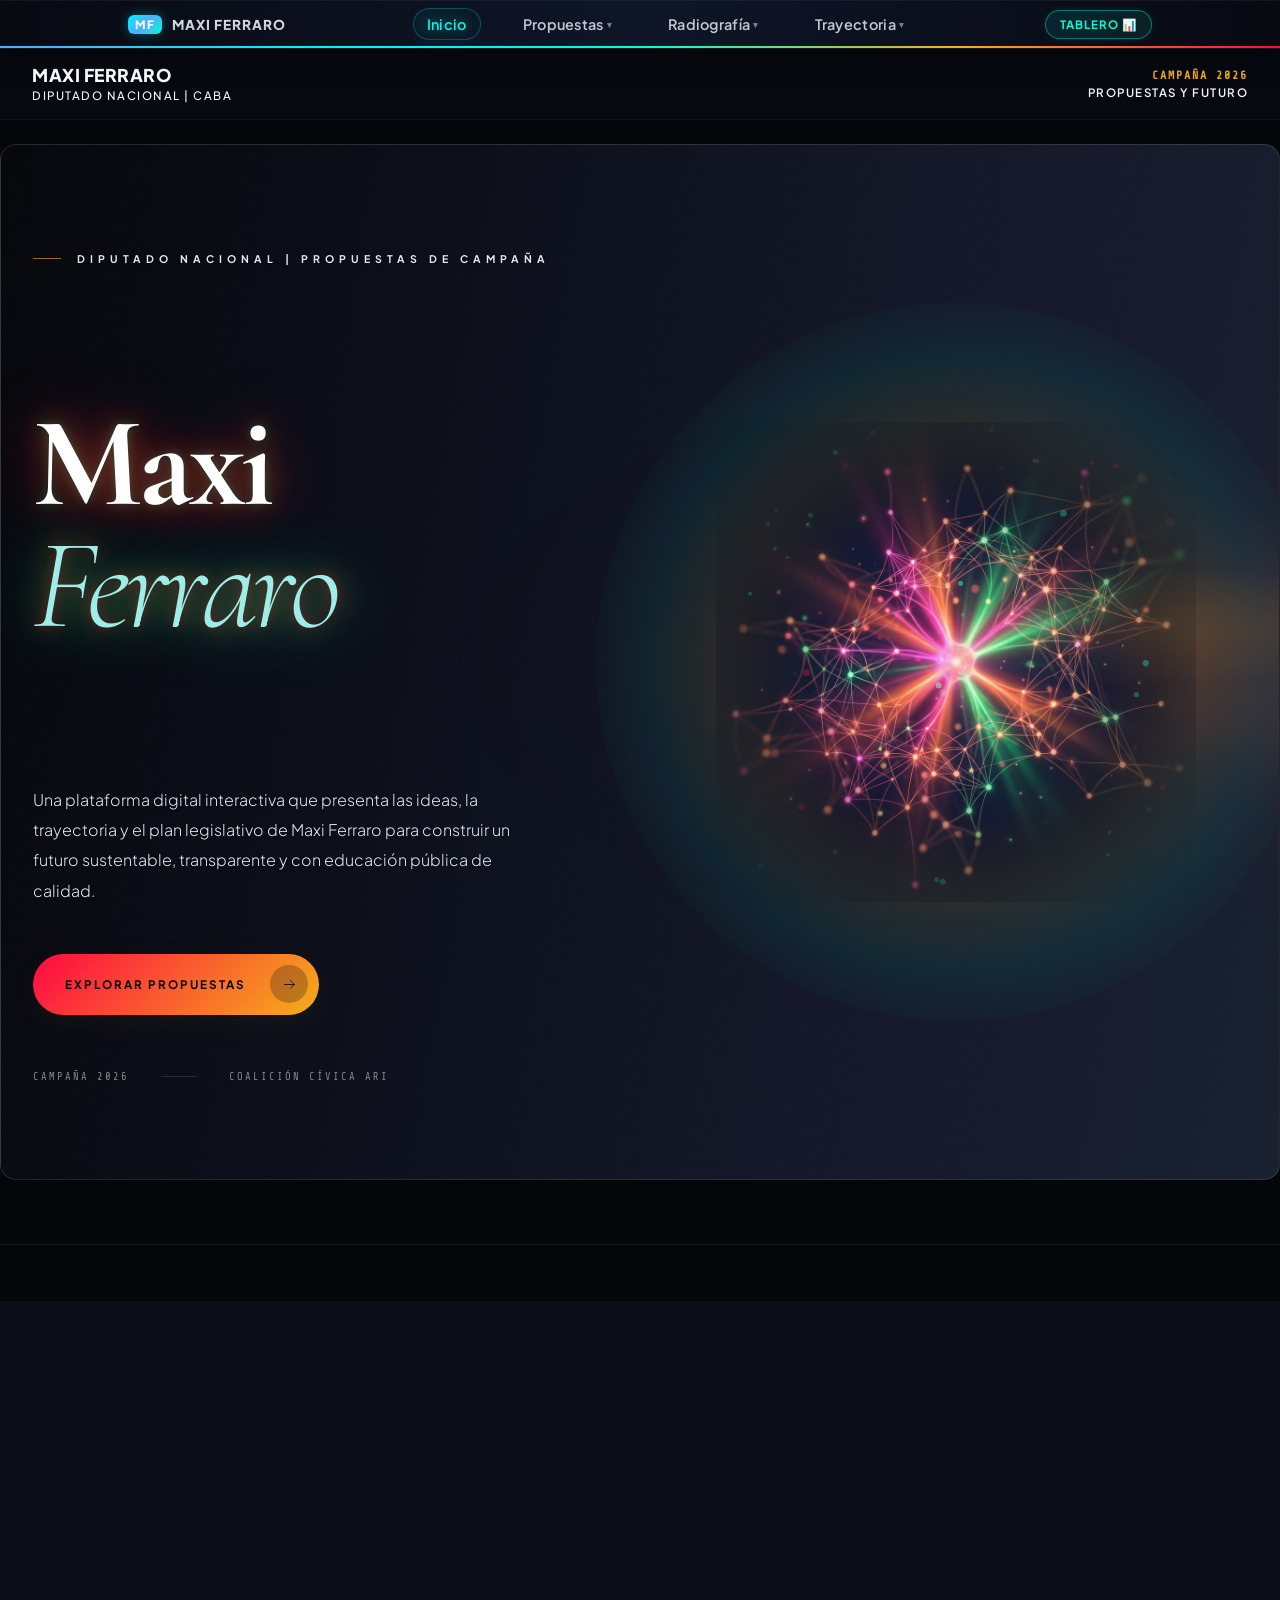
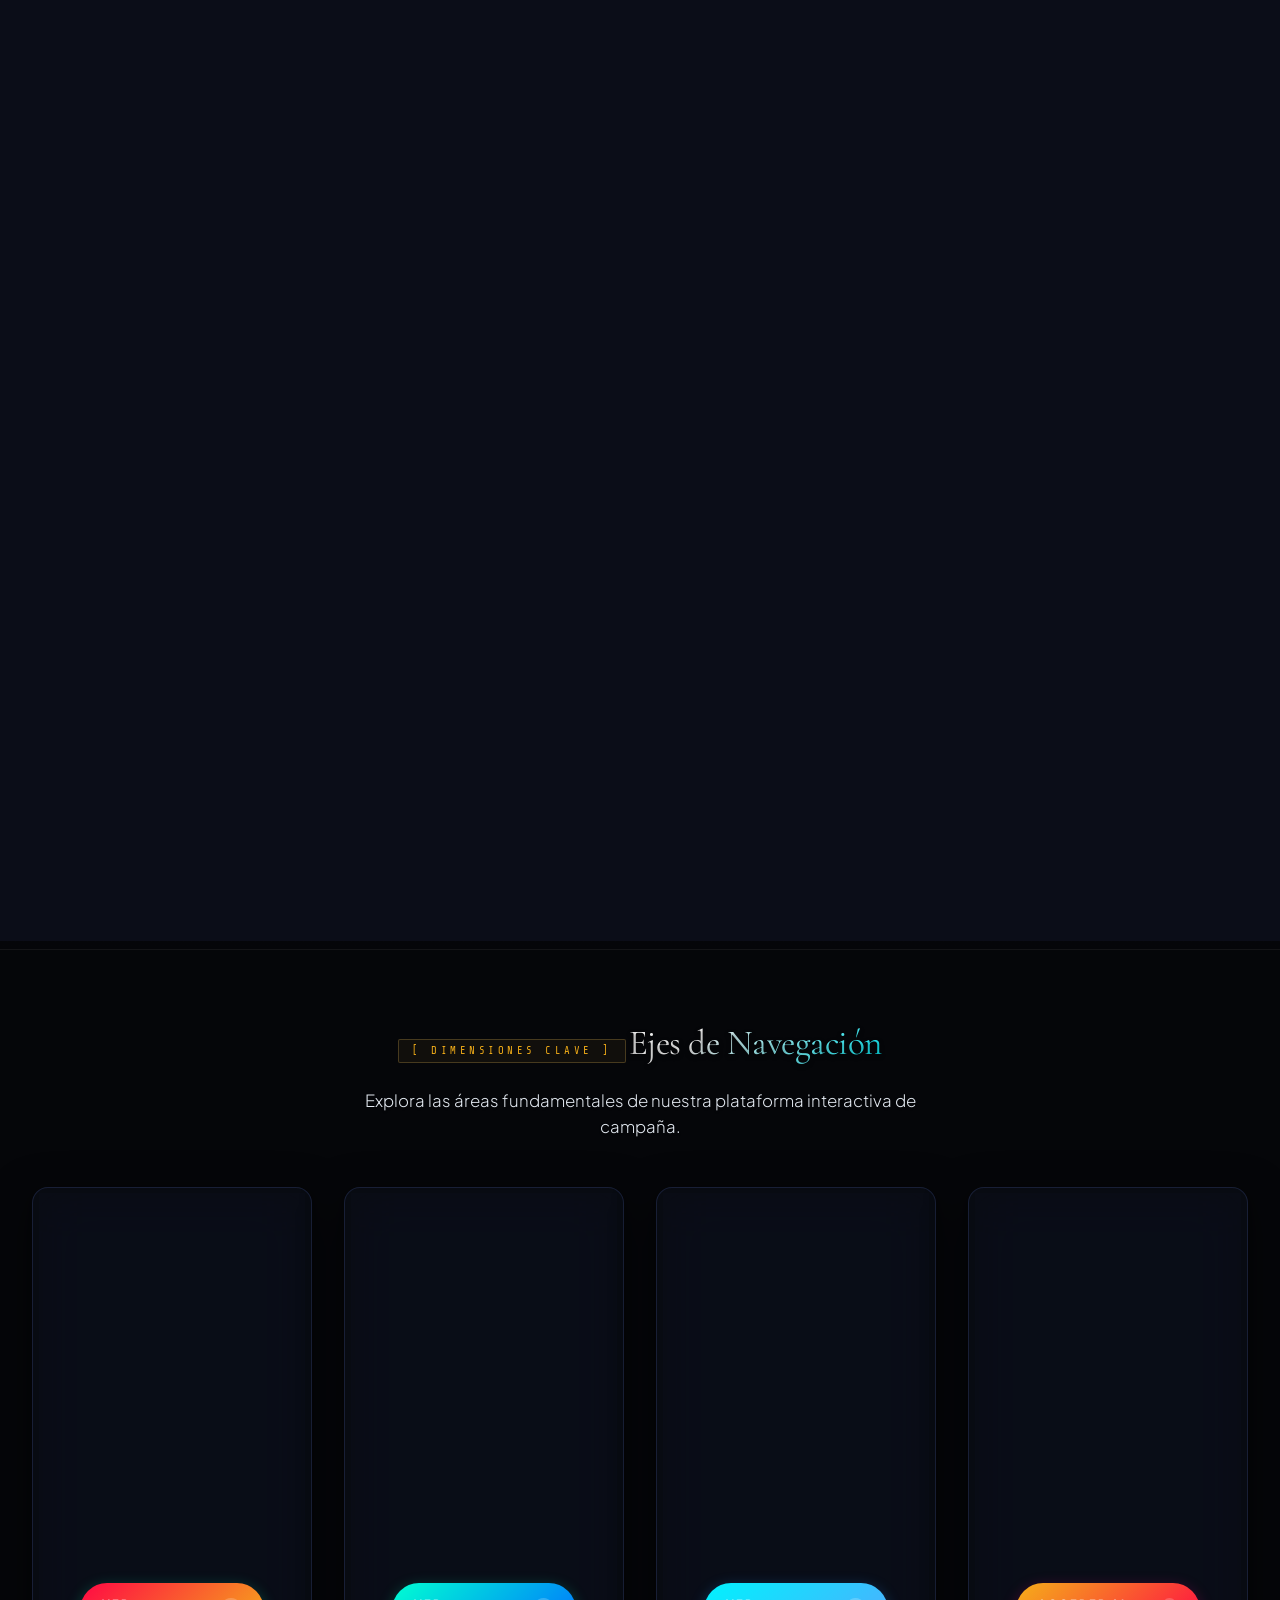
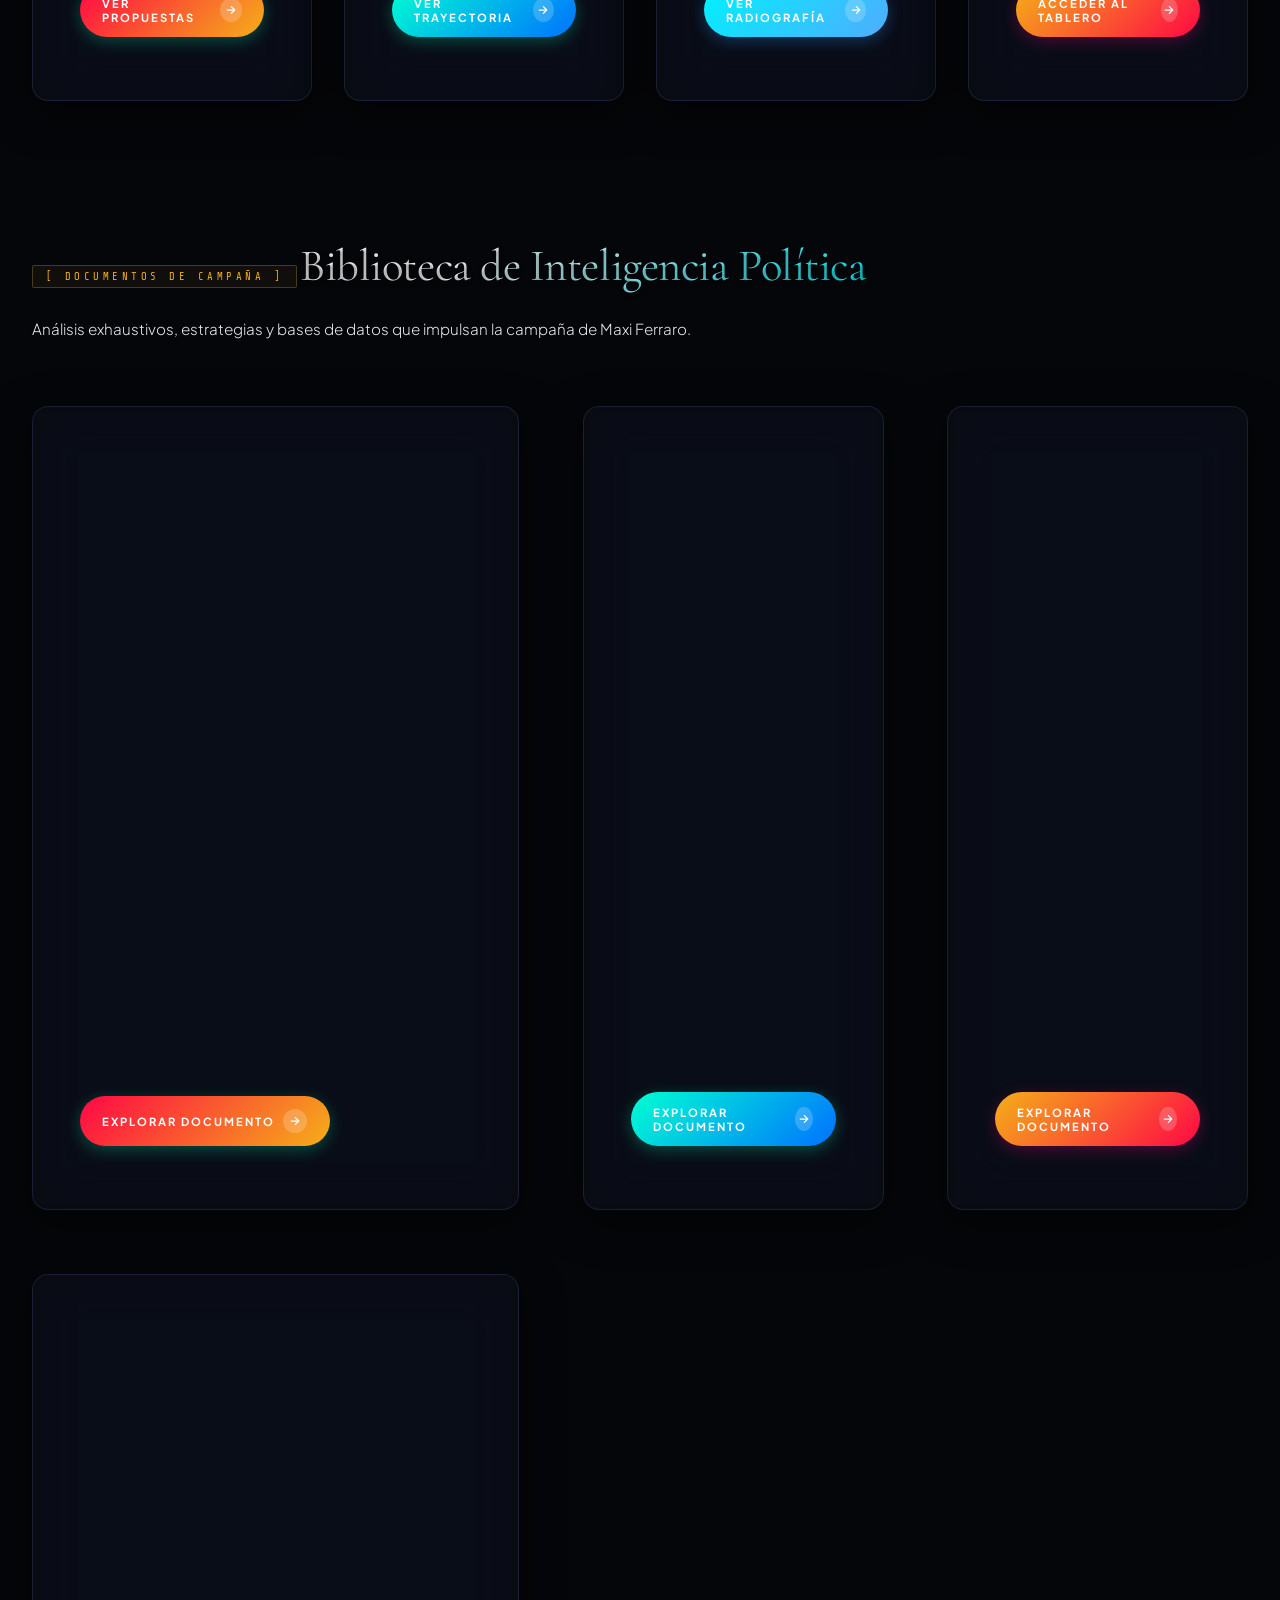
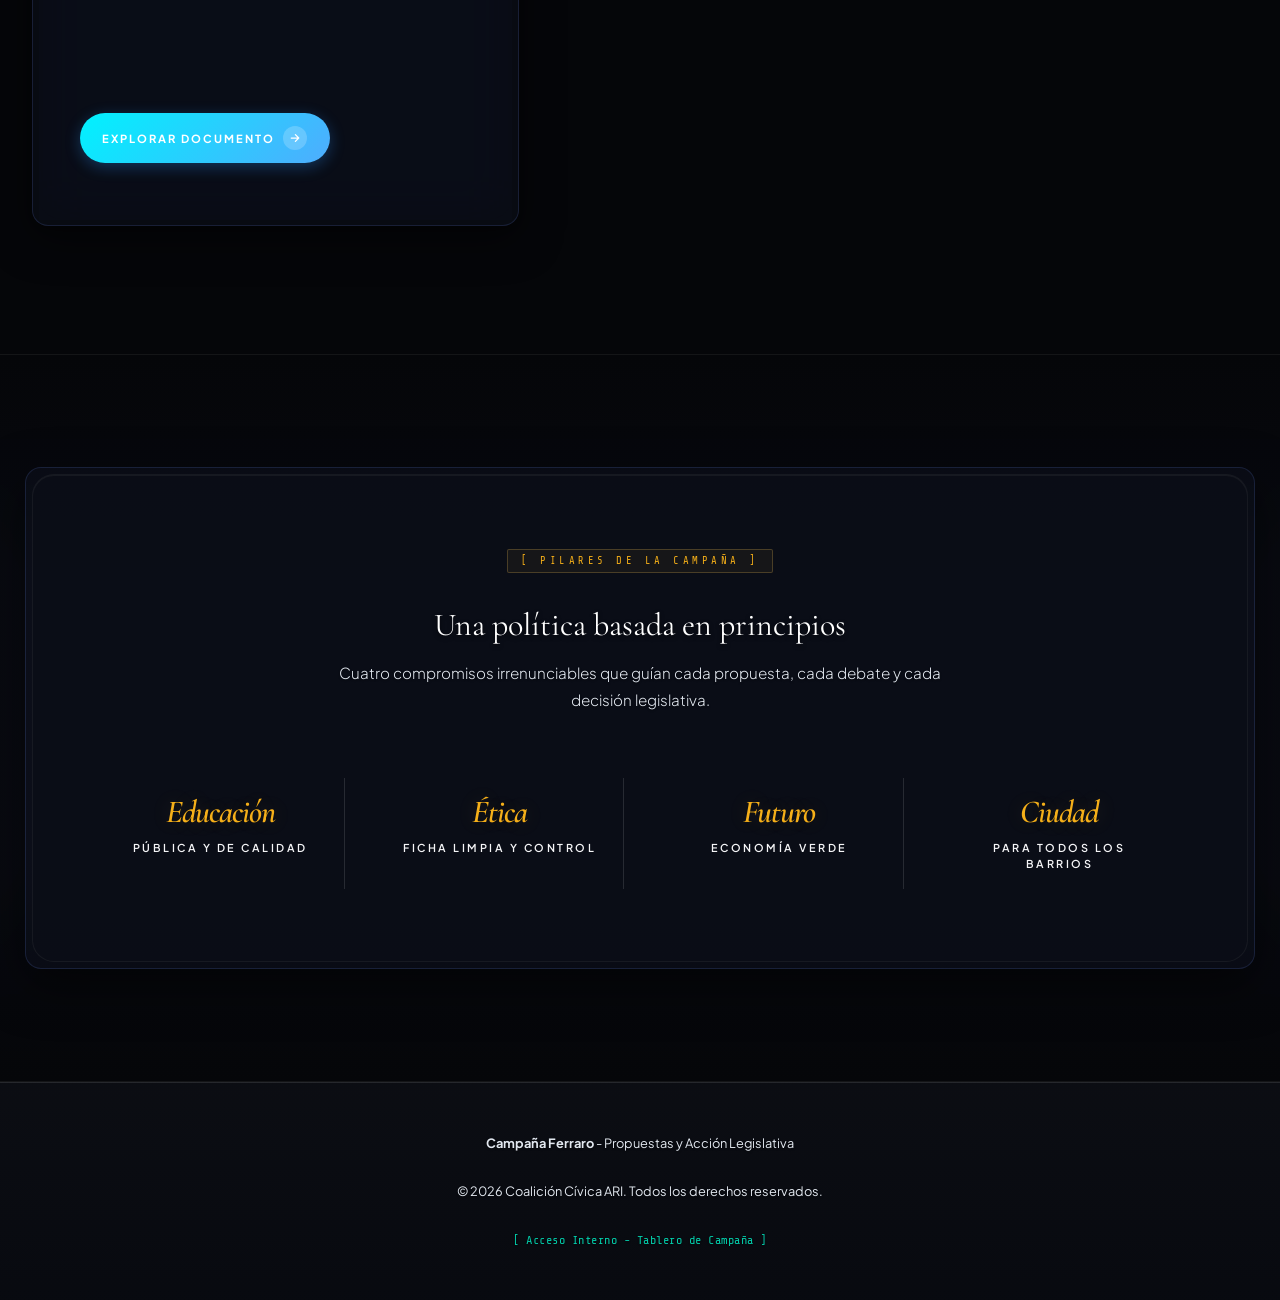
==== commit 72374333: "Fix: Remove erroneous huso horario references" ====
--- a/index.html
+++ b/index.html
@@ -1504,7 +1504,7 @@
                                         </tr>
                                         <tr>
                                             <td><strong>Agenda Legislativa</strong></td>
-                                            <td>Códigos urbanísticos, regulaciones nacionales de la SIDE, husos horarios, criptomonedas y Mercosur.</td>
+                                            <td>Códigos urbanísticos, regulaciones nacionales de la SIDE, criptomonedas y Mercosur.</td>
                                             <td>Completamente disociado de la coyuntura de supervivencia del metro cuadrado del votante.</td>
                                             <td>Enfocar su probada capacidad técnica en auditar los pliegos de concesiones de basura, seguridad en los barrios y control de licitaciones de obras.</td>
                                         </tr>
